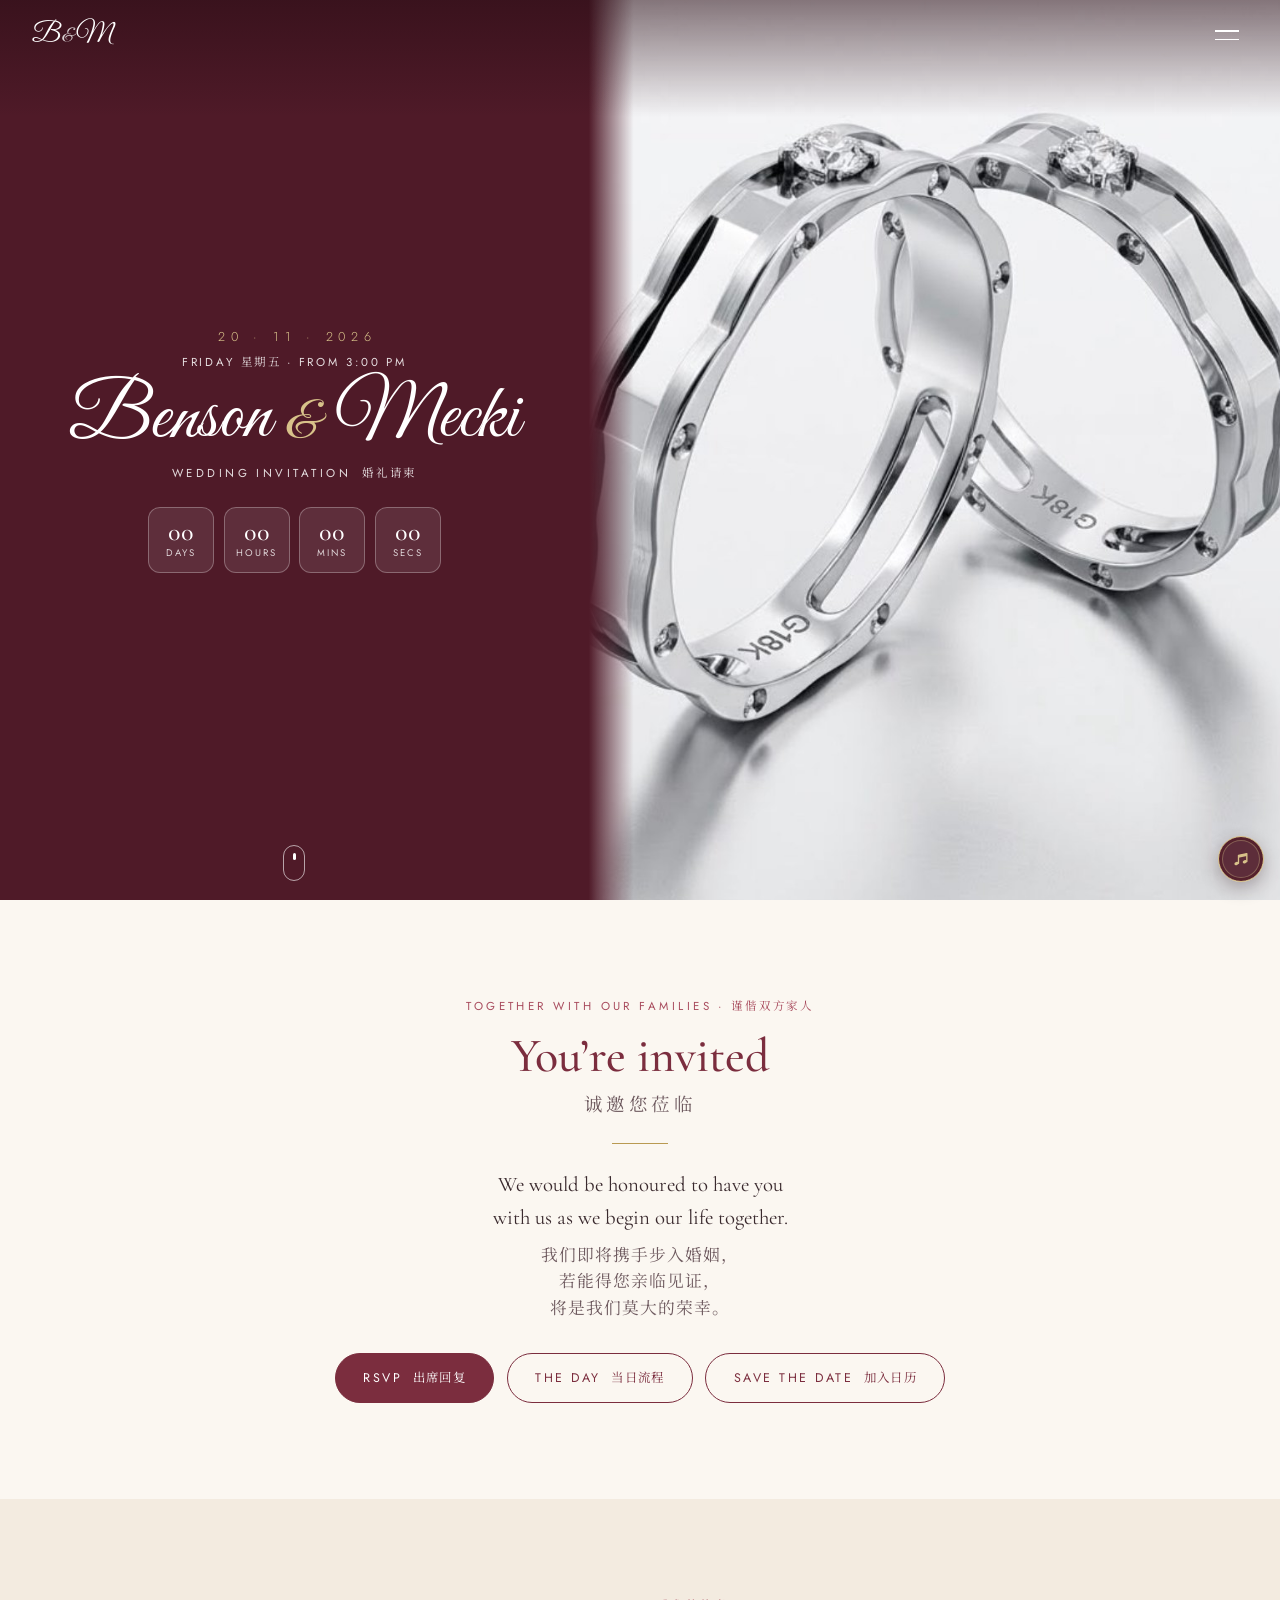
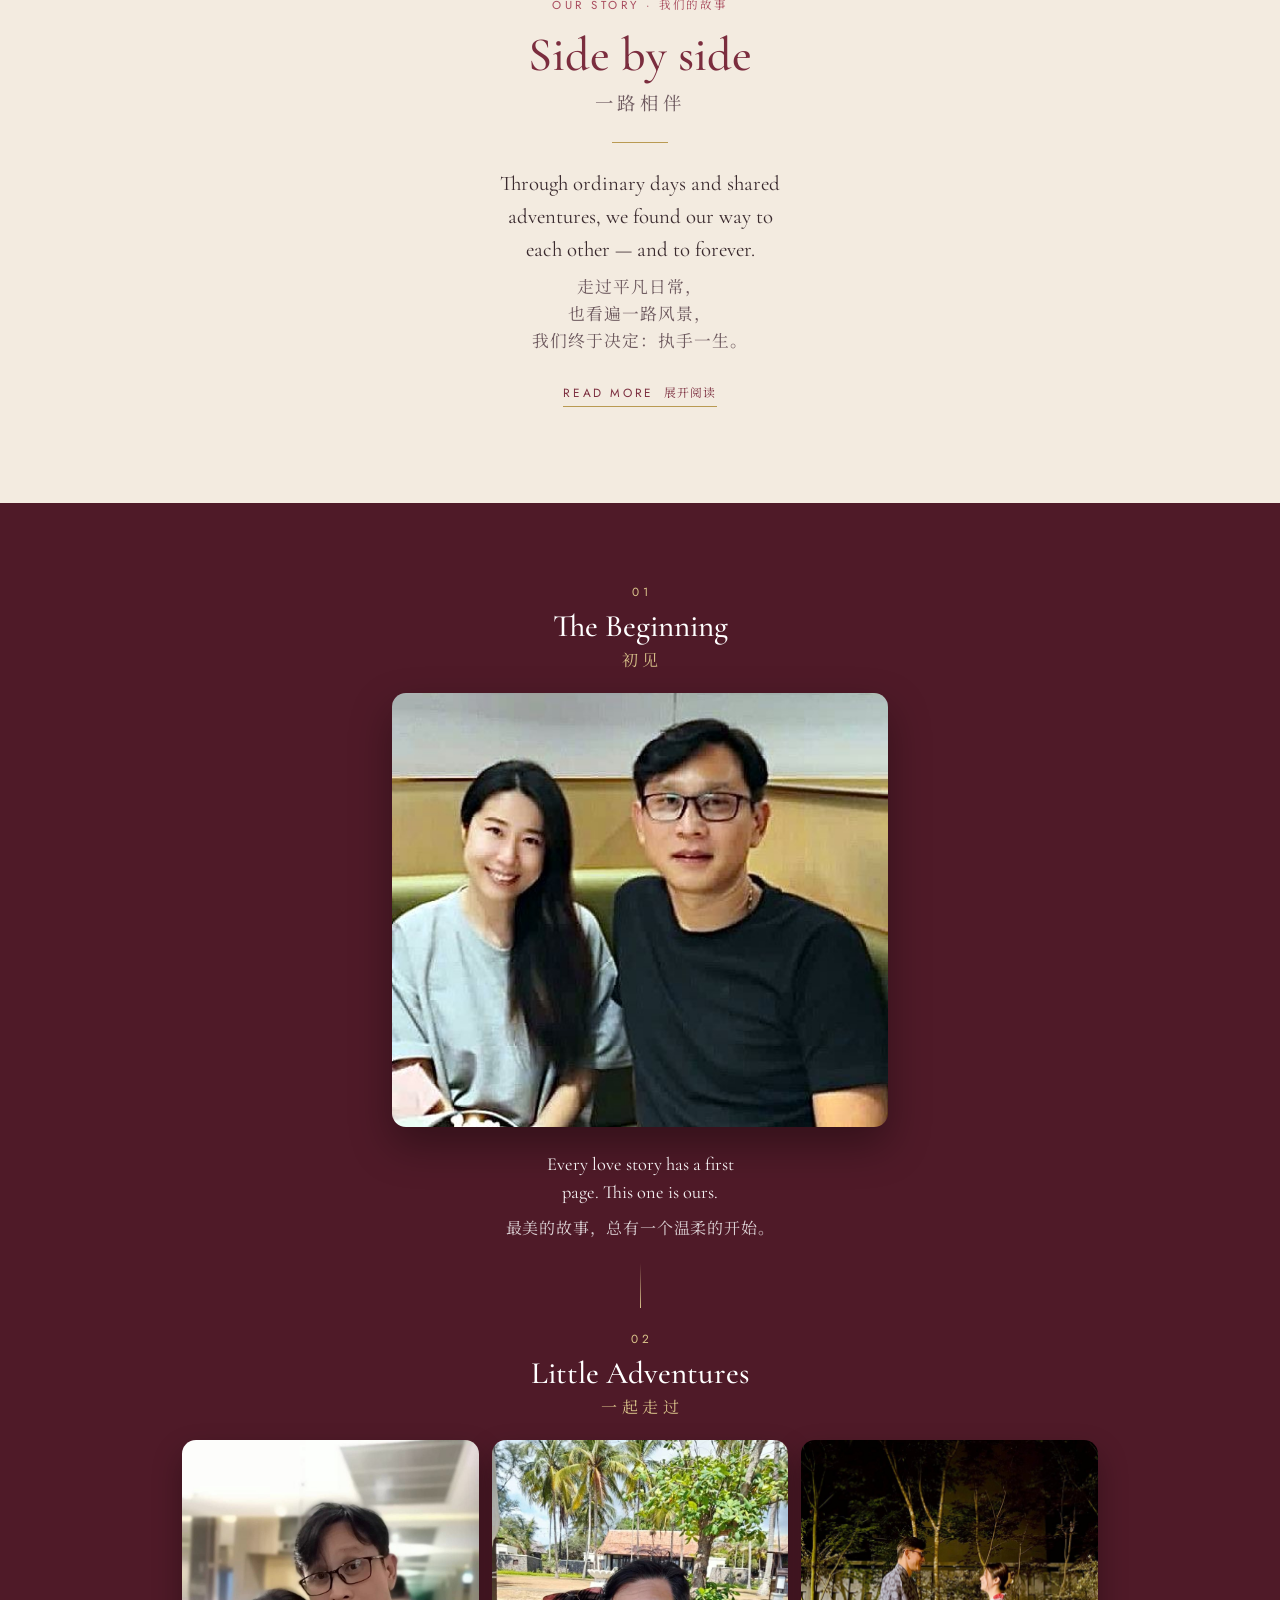
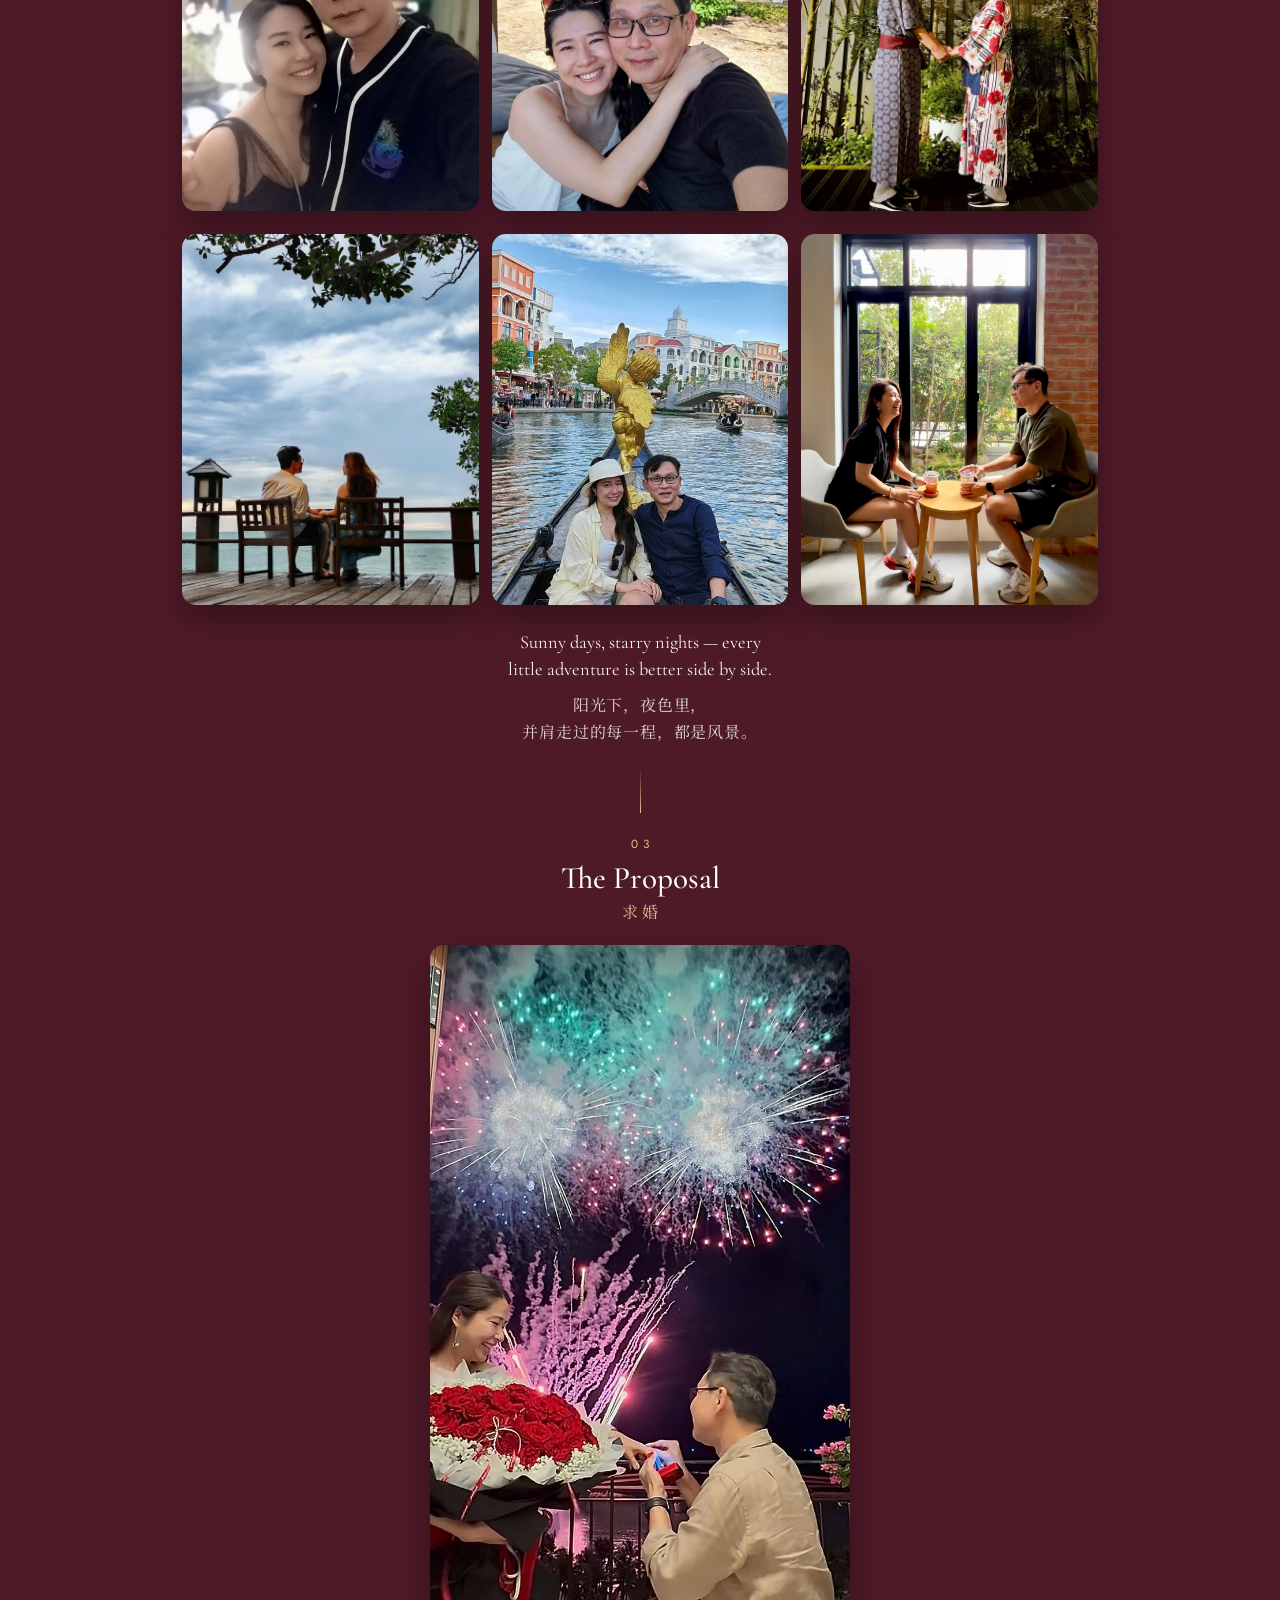
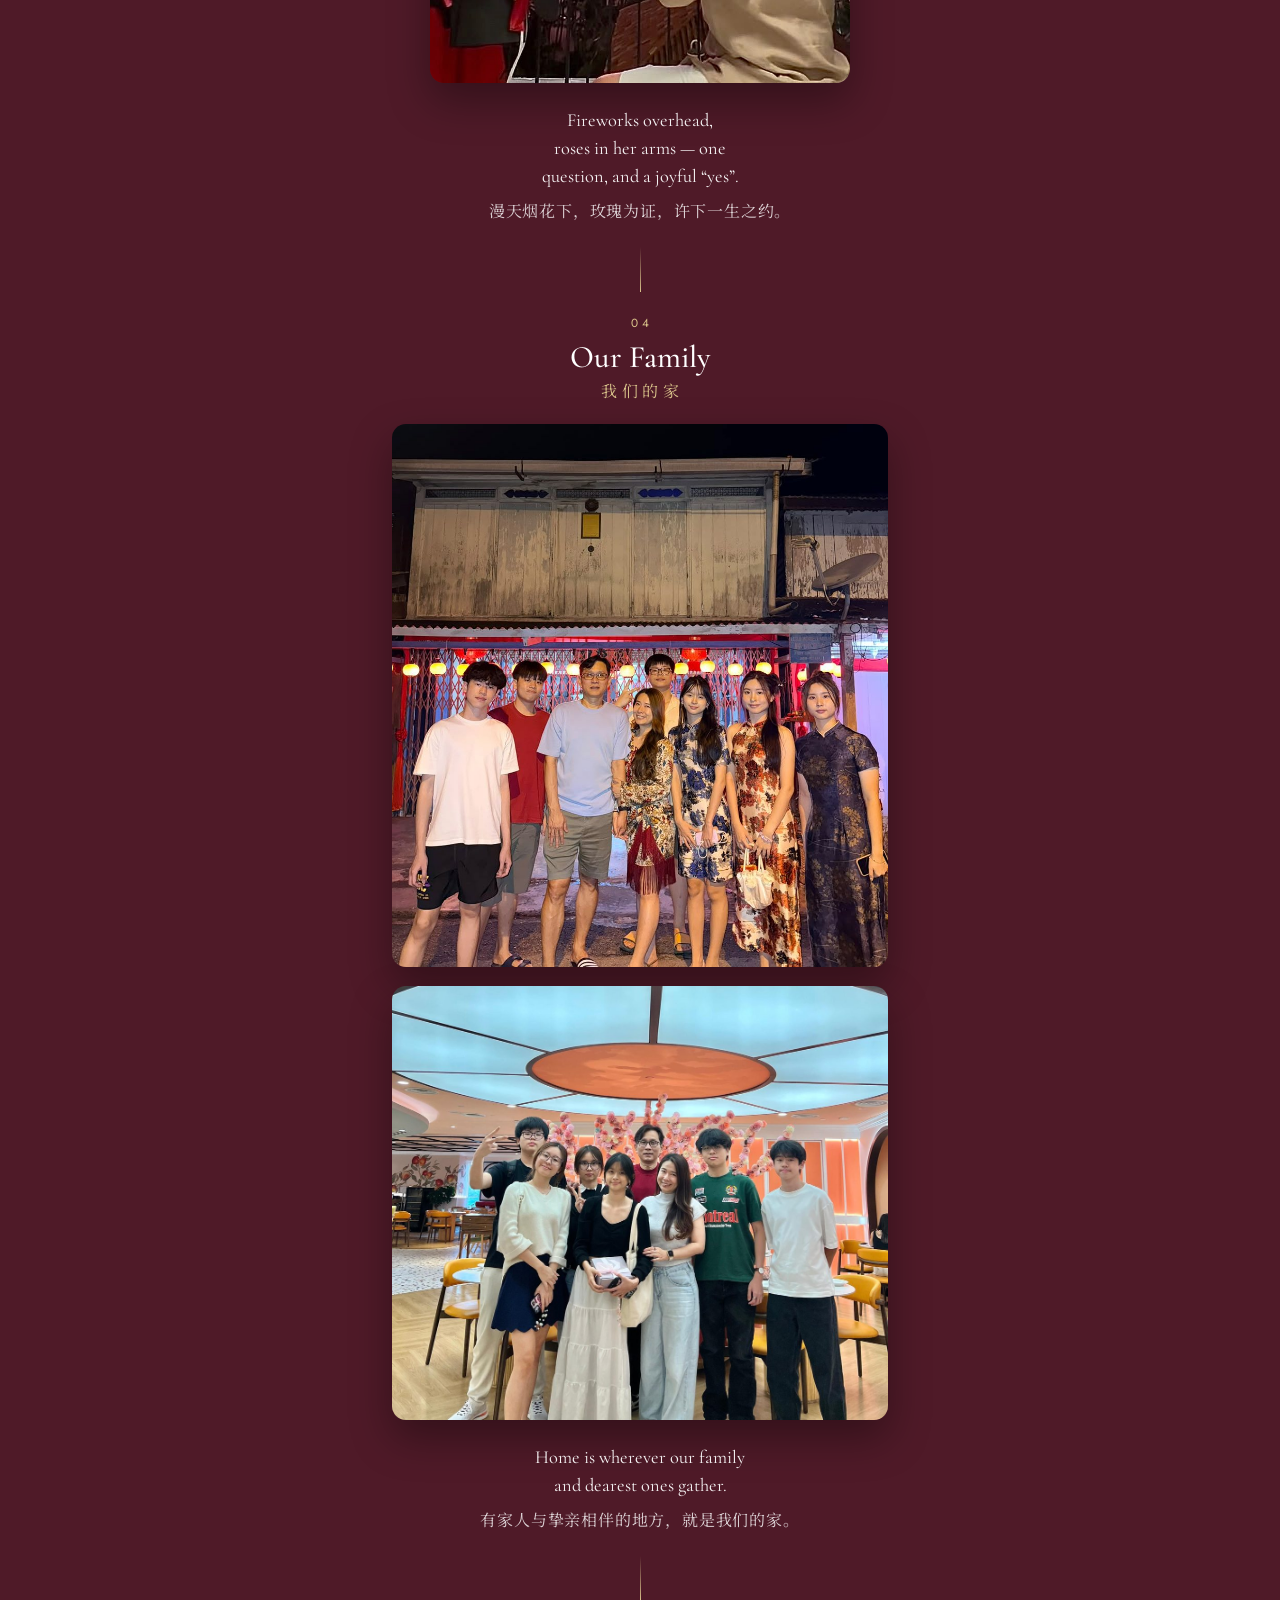
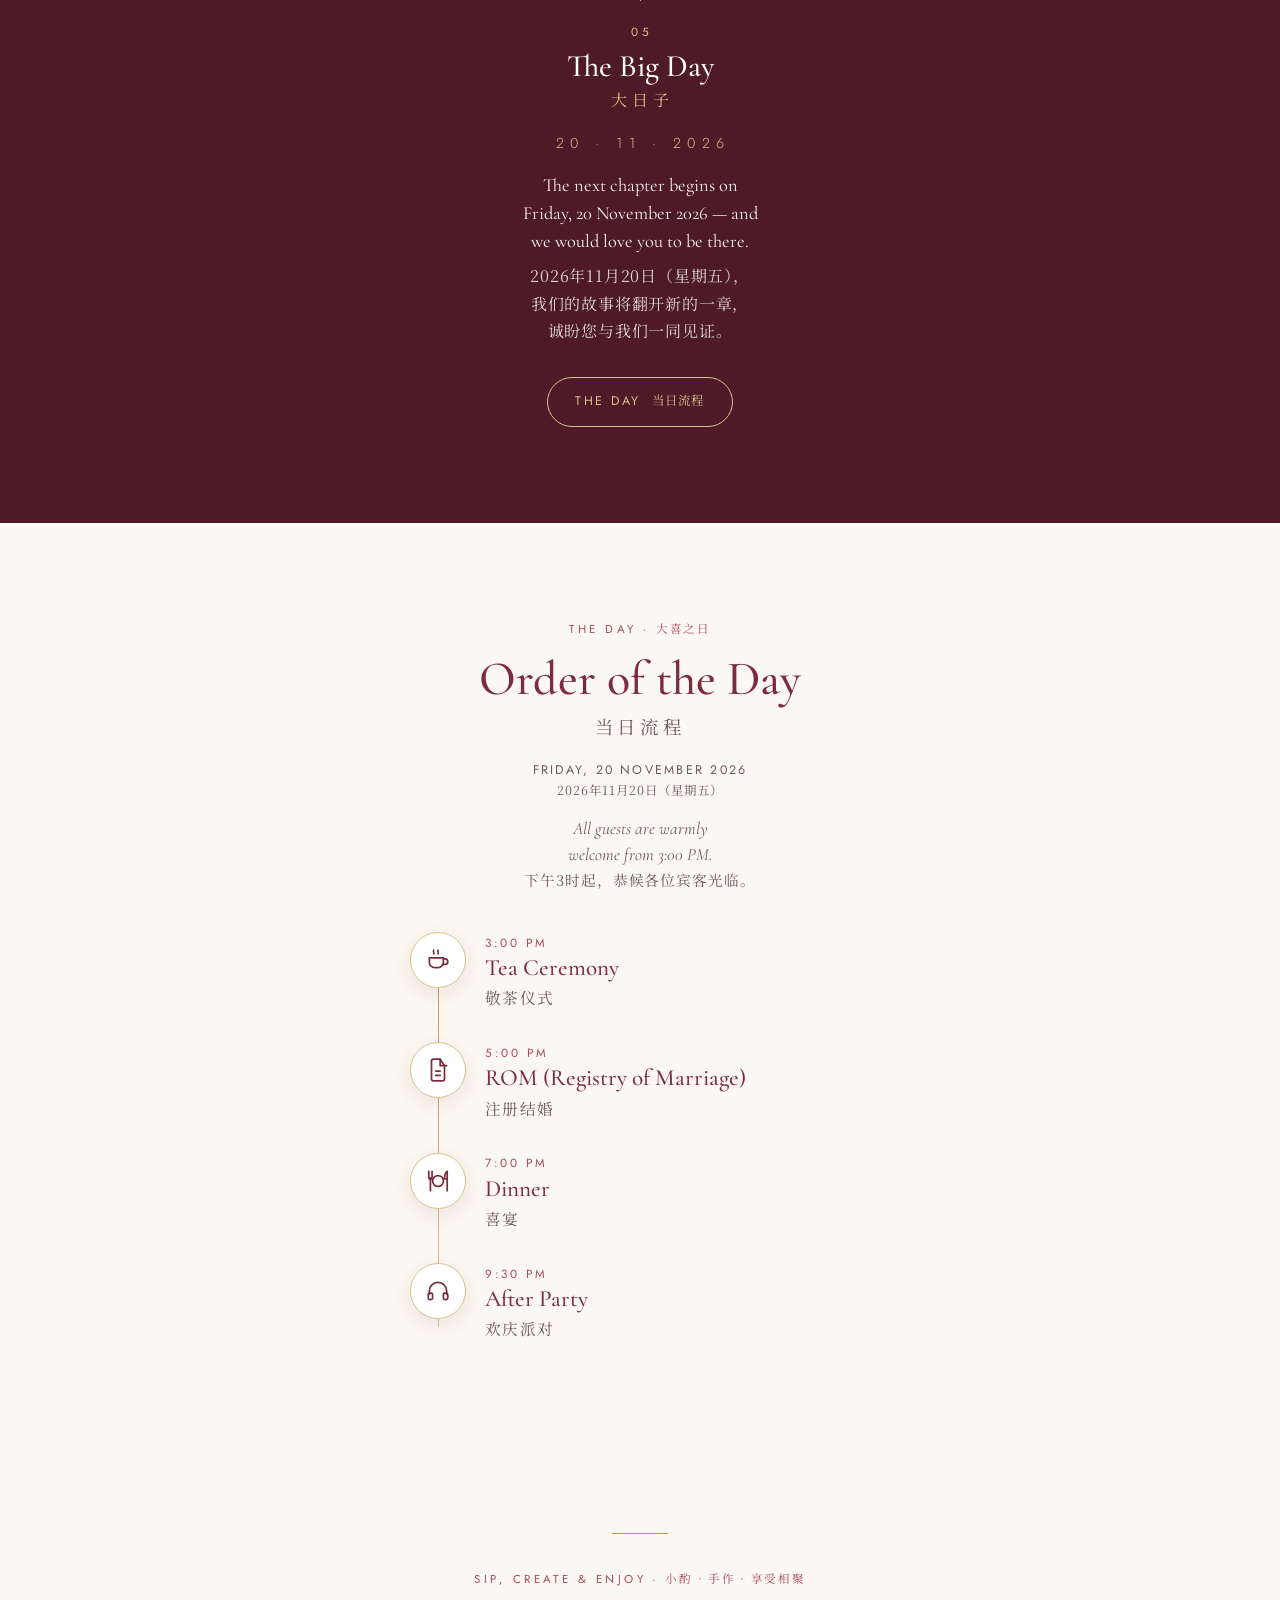
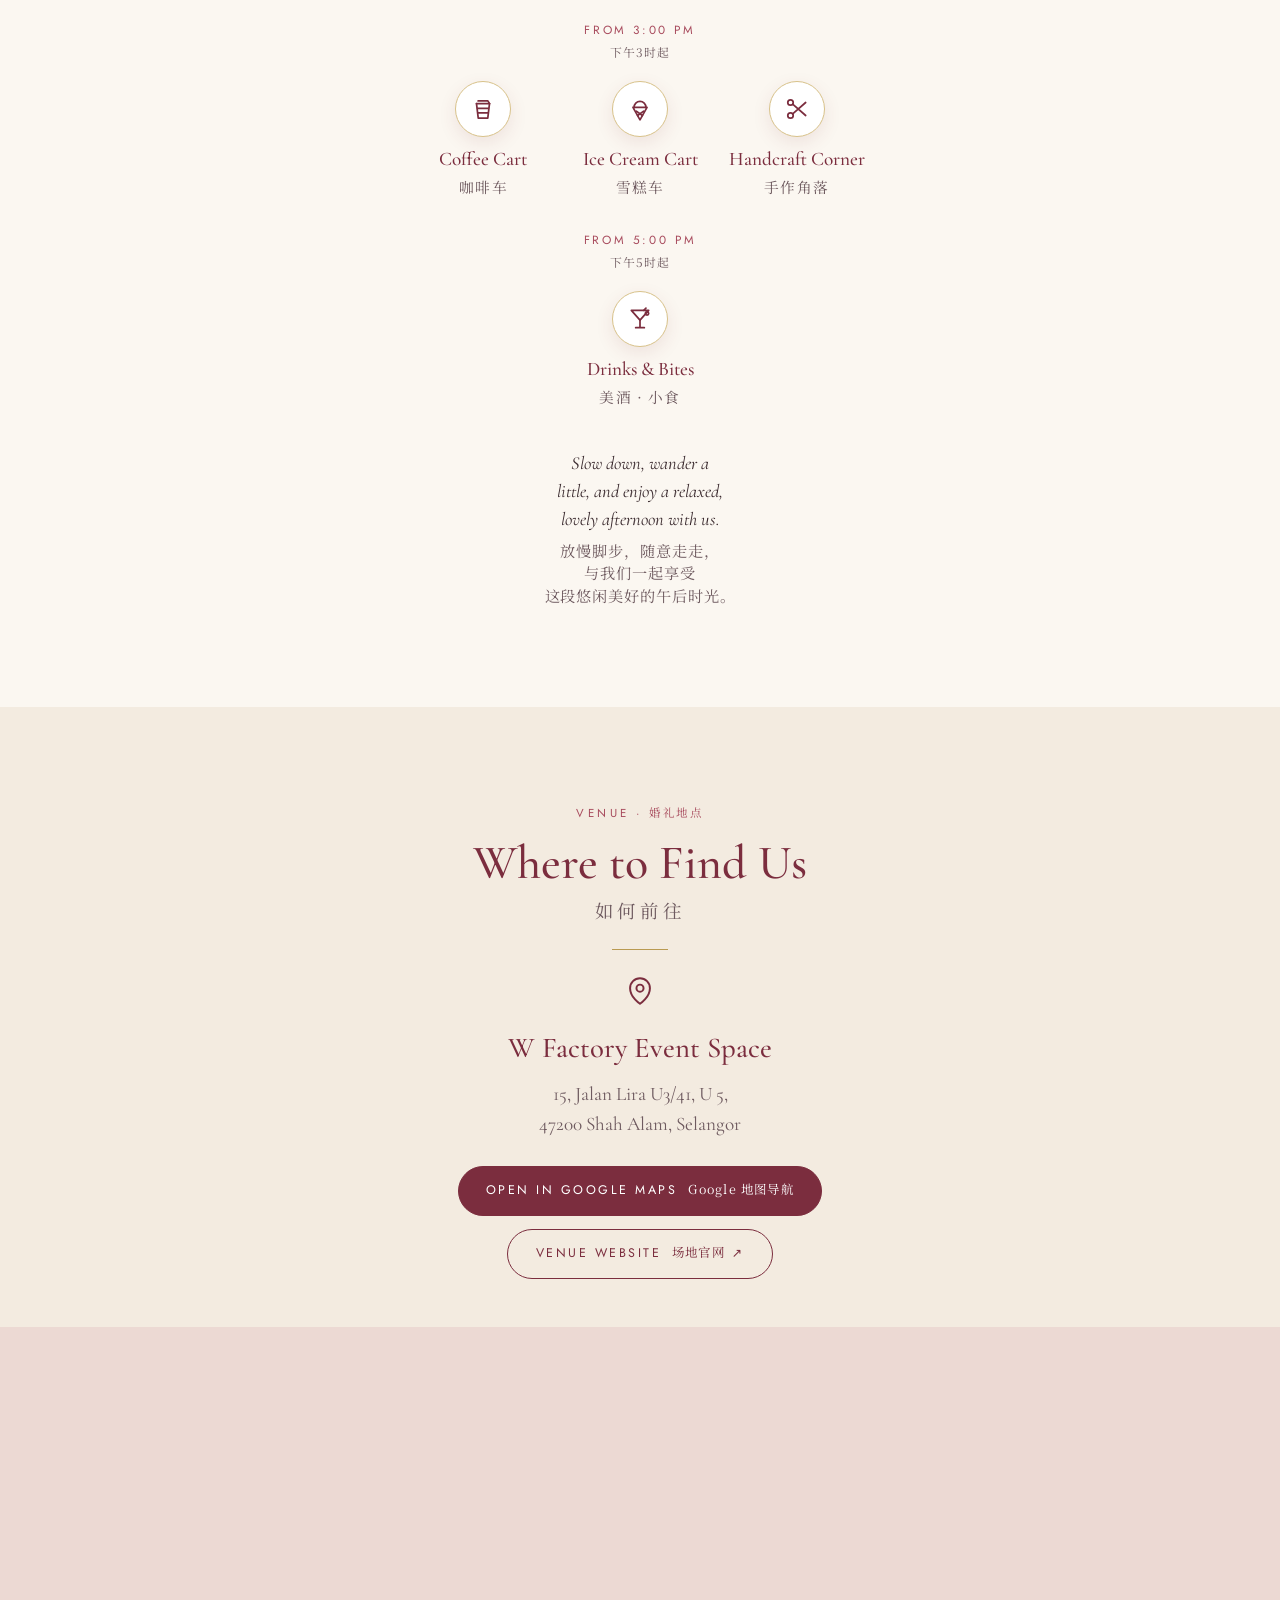
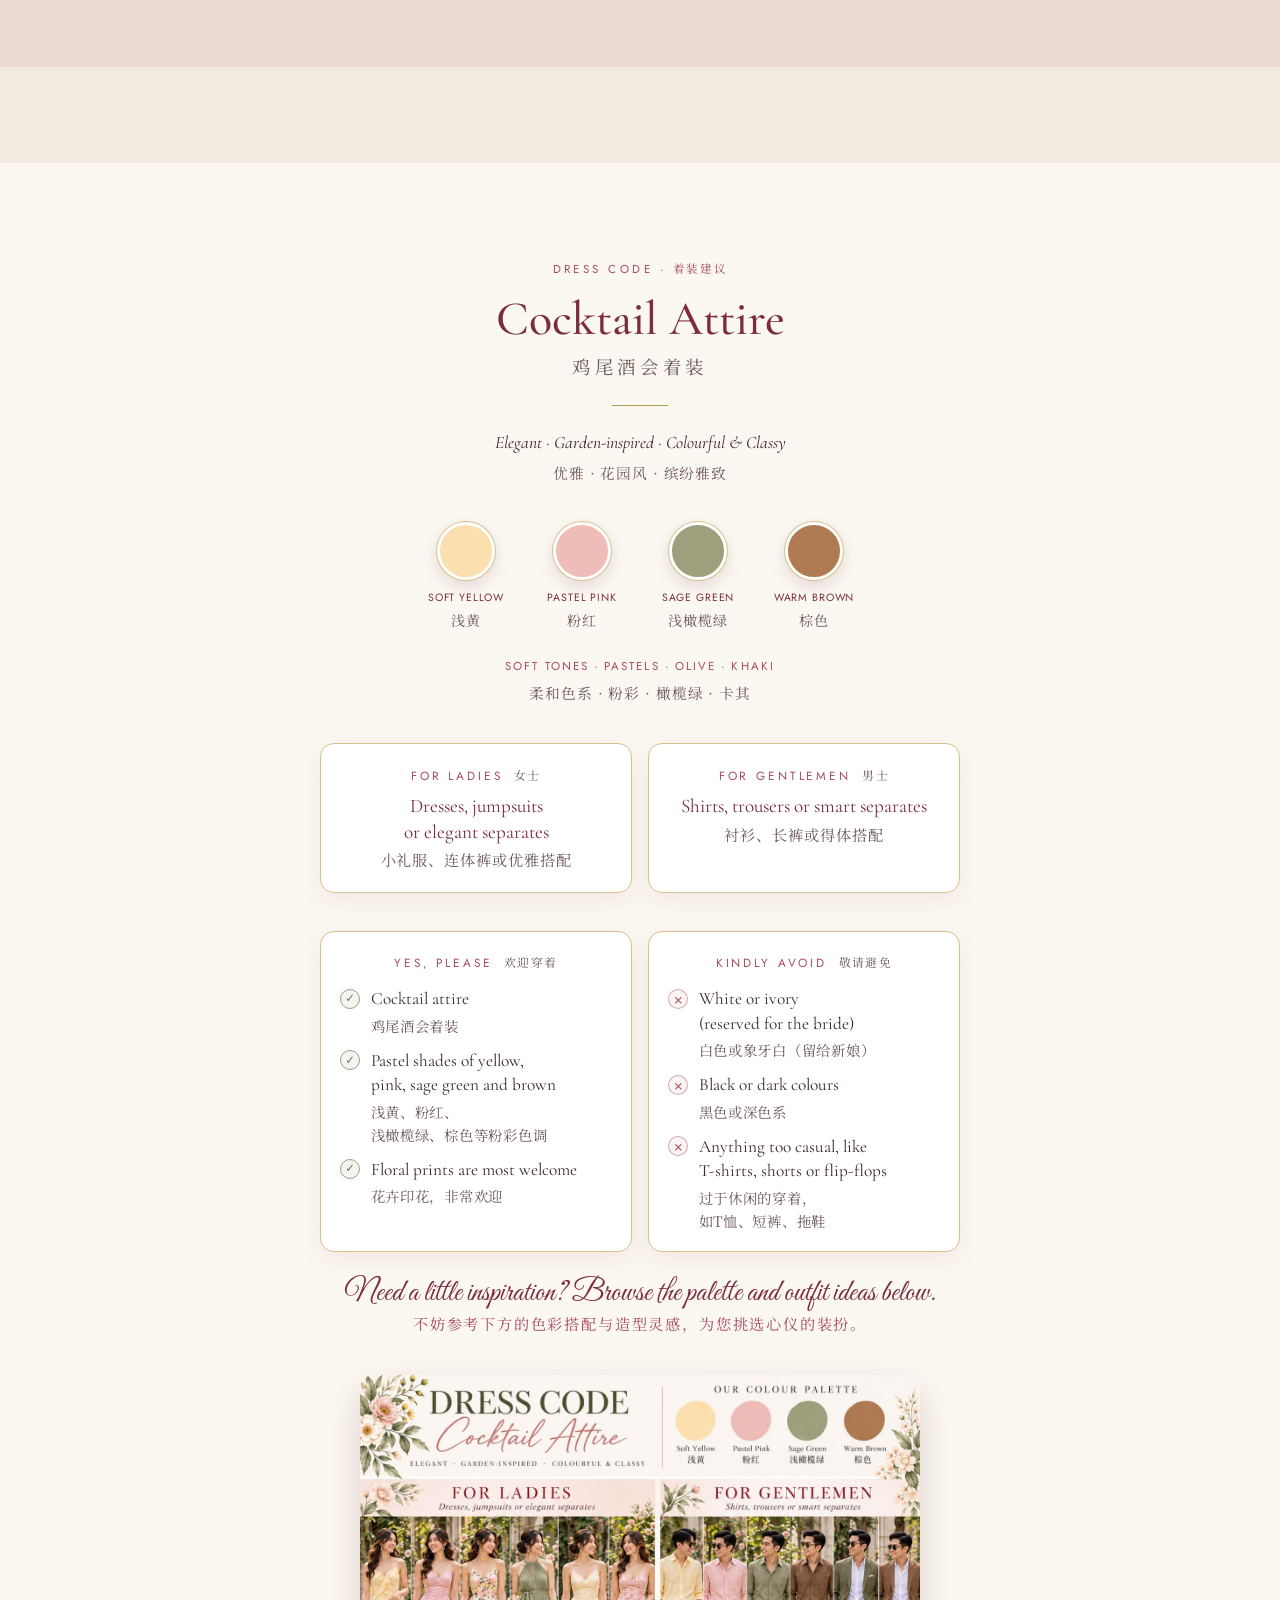
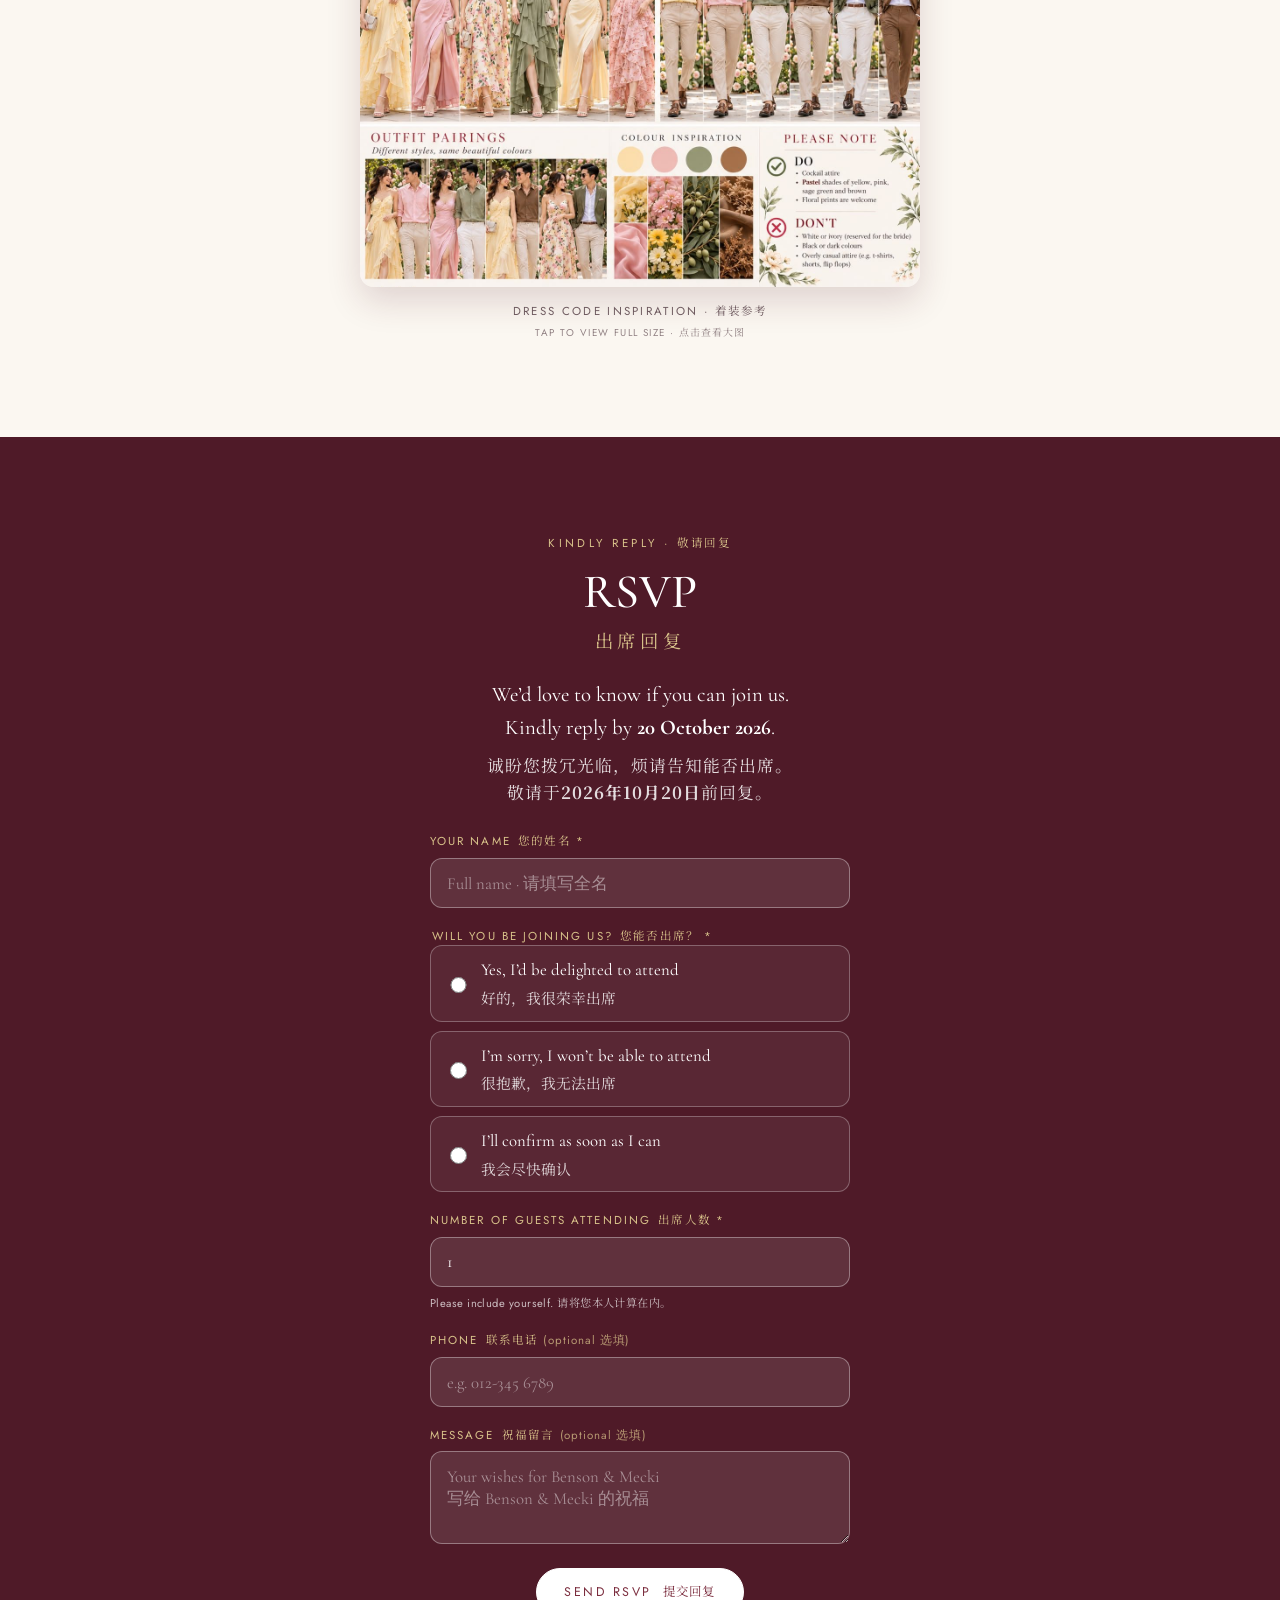
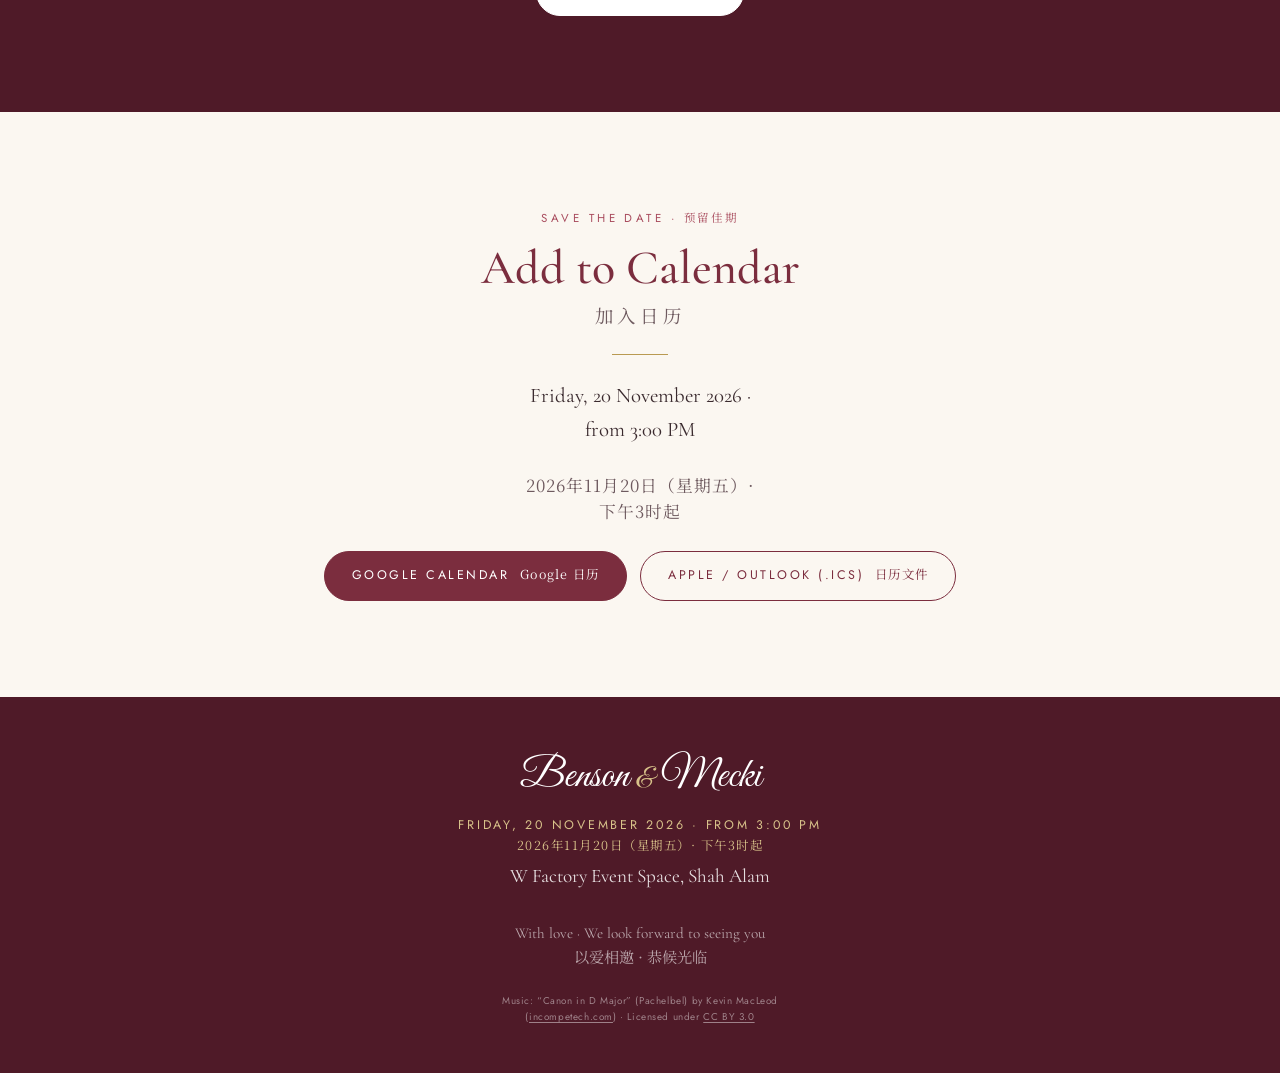
==== index.html @ e765c07a "Dress code lead-in: keep Chinese phrases whole when wrapping" ====
<!DOCTYPE html>
<html lang="en">
<head>
  <meta charset="UTF-8" />
  <meta name="viewport" content="width=device-width, initial-scale=1.0, viewport-fit=cover" />
  <title>Benson &amp; Mecki · Wedding Invitation 婚礼请柬 · 20.11.2026</title>
  <meta name="description" content="You’re invited to the wedding of Benson &amp; Mecki on Friday, 20 November 2026, from 3:00 PM at W Factory Event Space, Shah Alam. Kindly RSVP by 20 October 2026." />
  <meta property="og:title" content="Benson &amp; Mecki · Wedding Invitation · 婚礼请柬" />
  <meta property="og:description" content="Friday, 20 November 2026, from 3:00 PM · W Factory Event Space, Shah Alam. We would love to celebrate with you. 2026年11月20日（星期五）下午3时起，莎阿南 W Factory Event Space，诚邀您共证良缘。" />
  <meta property="og:type" content="website" />
  <meta property="og:image" content="https://www.sensify.my/invite/assets/photos/hero-rings.jpg" />
  <meta property="og:url" content="https://www.sensify.my/invite/" />
  <meta name="twitter:card" content="summary_large_image" />
  <meta name="theme-color" content="#5C1F2E" />

  <link rel="preconnect" href="https://fonts.googleapis.com" />
  <link rel="preconnect" href="https://fonts.gstatic.com" crossorigin />
  <link href="https://fonts.googleapis.com/css2?family=Cormorant+Garamond:ital,wght@0,400;0,500;0,600;1,400;1,500&family=Great+Vibes&family=Jost:wght@300;400;500&family=Noto+Serif+SC:wght@400;500&display=swap" rel="stylesheet" />
  <link rel="icon" href="data:," />
  <link rel="stylesheet" href="styles.css" />
  <script>document.documentElement.className += " js";</script>
</head>
<body>

  <!-- Top bar + menu -->
  <header class="topbar" id="topbar">
    <a class="topbar__mark" href="#top" aria-label="Back to top">B<span>&amp;</span>M</a>
    <button class="topbar__menu" id="menuBtn" type="button" aria-expanded="false" aria-controls="menu" aria-label="Open menu">
      <span></span><span></span>
    </button>
  </header>
  <nav class="menu" id="menu" hidden aria-label="Sections">
    <a href="#story">Our Story <em>我们的故事</em></a>
    <a href="#timeline">The Day <em>当日流程</em></a>
    <a href="#location">Venue <em>婚礼地点</em></a>
    <a href="#dresscode">Dress Code <em>着装建议</em></a>
    <a href="#rsvp">RSVP <em>出席回复</em></a>
    <a href="#calendar">Save the Date <em>加入日历</em></a>
  </nav>

  <main id="top">

    <!-- 1. HERO -->
    <header class="hero" id="hero">
      <div class="hero__photo" id="heroPhoto" role="img" aria-label="Two white-gold wedding rings, each set with a small diamond"></div>
      <div class="hero__shade" aria-hidden="true"></div>
      <div class="hero__text">
        <p class="hero__date">20 · 11 · 2026</p>
        <p class="hero__day">Friday <span lang="zh-Hans">星期五</span> · from&nbsp;3:00&nbsp;PM</p>
        <h1 class="hero__names">Benson <span>&amp;</span> Mecki</h1>
        <p class="hero__sub">Wedding Invitation <span lang="zh-Hans">婚礼请柬</span></p>

        <div class="countdown" id="countdown" role="timer" aria-label="Countdown to the wedding day">
          <div class="countdown__unit"><span class="countdown__num" data-unit="days">--</span><span class="countdown__label">Days</span></div>
          <div class="countdown__unit"><span class="countdown__num" data-unit="hours">--</span><span class="countdown__label">Hours</span></div>
          <div class="countdown__unit"><span class="countdown__num" data-unit="mins">--</span><span class="countdown__label">Mins</span></div>
          <div class="countdown__unit"><span class="countdown__num" data-unit="secs">--</span><span class="countdown__label">Secs</span></div>
        </div>
      </div>
      <a class="hero__scroll" href="#intro" aria-label="Scroll down"><span></span></a>
    </header>

    <!-- 2. INTRO -->
    <section class="section intro" id="intro">
      <div class="section__inner reveal">
        <p class="eyebrow">Together with our families · <span lang="zh-Hans">谨偕双方家人</span></p>
        <h2 class="title">You&rsquo;re invited</h2>
        <p class="title-cn" lang="zh-Hans">诚邀您莅临</p>
        <span class="rule" aria-hidden="true"></span>
        <p class="lead">We would be honoured to have you with us as we begin our life together.</p>
        <p class="lead lead--cn" lang="zh-Hans">我们即将携手步入婚姻，若能得您亲临见证，将是我们莫大的荣幸。</p>
        <div class="intro__cta">
          <a class="btn btn--solid" href="#rsvp">RSVP <span lang="zh-Hans">出席回复</span></a>
          <a class="btn btn--line" href="#timeline">The Day <span lang="zh-Hans">当日流程</span></a>
          <a class="btn btn--line" href="#calendar">Save the Date <span lang="zh-Hans">加入日历</span></a>
        </div>
      </div>
    </section>

    <!-- 3. OUR STORY -->
    <section class="section story" id="story">
      <div class="section__inner reveal">
        <p class="eyebrow">Our Story · <span lang="zh-Hans">我们的故事</span></p>
        <h2 class="title">Side by side</h2>
        <p class="title-cn" lang="zh-Hans">一路相伴</p>
        <span class="rule" aria-hidden="true"></span>
        <p class="lead">Through ordinary days and shared adventures, we found our way to each other — and to forever.</p>
        <p class="lead lead--cn" lang="zh-Hans">走过平凡日常，也看遍一路风景，我们终于决定：执手一生。</p>
        <details class="more">
          <summary><span class="more__open">Read more <i lang="zh-Hans">展开阅读</i></span><span class="more__close">Show less <i lang="zh-Hans">收起</i></span></summary>
          <div class="more__body">
            <p>Love found us in the simple moments: quiet evenings, long walks, and laughter shared along the way. Then the sky lit up with fireworks, and a question became a promise. Today, that promise brings us here. Thank you for walking this story with us.</p>
            <p lang="zh-Hans">爱，藏在最平凡的时光里：安静的夜晚，长长的散步，一路相伴的笑声。直到烟花照亮夜空，一句求婚化作一生的承诺。今天，这份承诺带我们来到这里。感谢您，与我们一同走过这段故事。</p>
          </div>
        </details>
      </div>
    </section>

    <!-- 4. OUR LOVE STORY — five chapters -->
    <section class="chapters" id="chapters" aria-label="Our love story 我们的爱情故事">

      <article class="chapter">
        <header class="chapter__head reveal">
          <p class="chapter__no">01</p>
          <h3>The Beginning <span lang="zh-Hans">初见</span></h3>
        </header>
        <figure class="chapter__img reveal"><img src="assets/photos/story-01-beginning.jpg" alt="Benson and Mecki smiling side by side at a table" loading="lazy" decoding="async" width="520" height="455" /></figure>
        <div class="chapter__text reveal">
          <p>Every love story has a first page. This one is ours.</p>
          <p lang="zh-Hans"><span class="ph">最美的故事，</span><wbr /><span class="ph">总有一个温柔的开始。</span></p>
        </div>
      </article>

      <article class="chapter chapter--wide">
        <header class="chapter__head reveal">
          <p class="chapter__no">02</p>
          <h3>Little Adventures <span lang="zh-Hans">一起走过</span></h3>
        </header>
        <div class="chapter__gallery reveal">
          <div class="carousel" data-carousel tabindex="0" aria-label="Little Adventures: six photos. Swipe to see more. 左右滑动查看更多">
            <figure class="carousel__slide"><img src="assets/photos/story-02-adventures-1.jpg" alt="Benson and Mecki in an evening selfie, cheek to cheek" loading="lazy" decoding="async" width="810" height="1012" /></figure>
            <figure class="carousel__slide"><img src="assets/photos/story-02-adventures-2.jpg" alt="Benson and Mecki in a sunny selfie under palm trees" loading="lazy" decoding="async" width="809" height="1011" /></figure>
            <figure class="carousel__slide"><img src="assets/photos/story-02-adventures-3.jpg" alt="Benson and Mecki holding hands in a garden in the evening" loading="lazy" decoding="async" width="1200" height="1500" /></figure>
            <figure class="carousel__slide"><img src="assets/photos/story-02-adventures-4.jpg" alt="Benson and Mecki holding hands on wooden chairs on a seaside deck at dusk" loading="lazy" decoding="async" width="624" height="780" /></figure>
            <figure class="carousel__slide"><img src="assets/photos/story-02-adventures-5.jpg" alt="Benson and Mecki smiling together in a gondola on a canal" loading="lazy" decoding="async" width="456" height="570" /></figure>
            <figure class="carousel__slide"><img src="assets/photos/story-02-adventures-6.jpg" alt="Benson and Mecki laughing over iced drinks at a small café table by a large window" loading="lazy" decoding="async" width="960" height="1200" /></figure>
          </div>
          <div class="carousel__dots" aria-hidden="true"></div>
        </div>
        <div class="chapter__text reveal">
          <p>Sunny days, starry nights&nbsp;&mdash; every little adventure is better side by side.</p>
          <p lang="zh-Hans"><span class="ph">阳光下，</span><wbr /><span class="ph">夜色里，</span><wbr /><span class="ph">并肩走过的每一程，</span><wbr /><span class="ph">都是风景。</span></p>
        </div>
      </article>

      <article class="chapter">
        <header class="chapter__head reveal">
          <p class="chapter__no">03</p>
          <h3>The Proposal <span lang="zh-Hans">求婚</span></h3>
        </header>
        <figure class="chapter__img chapter__img--tall reveal"><img src="assets/photos/story-03-proposal.jpg" alt="Benson on one knee with a ring as Mecki holds a bouquet of red roses beneath fireworks" loading="lazy" decoding="async" width="728" height="1280" /></figure>
        <div class="chapter__text reveal">
          <p>Fireworks overhead, roses in her arms&nbsp;&mdash; one question, and a joyful &ldquo;yes&rdquo;.</p>
          <p lang="zh-Hans"><span class="ph">漫天烟花下，</span><wbr /><span class="ph">玫瑰为证，</span><wbr /><span class="ph">许下一生之约。</span></p>
        </div>
      </article>

      <article class="chapter">
        <header class="chapter__head reveal">
          <p class="chapter__no">04</p>
          <h3>Our Family <span lang="zh-Hans">我们的家</span></h3>
        </header>
        <figure class="chapter__img reveal"><img src="assets/photos/story-04-family.jpg" alt="Benson and Mecki with their family on an evening out" loading="lazy" decoding="async" width="960" height="1050" /></figure>
        <figure class="chapter__img chapter__img--more reveal"><img src="assets/photos/story-04-family-2.jpg" alt="The couple standing together with young family members in a restaurant, smiling for a group photo" loading="lazy" decoding="async" width="1100" height="963" /></figure>
        <div class="chapter__text reveal">
          <p>Home is wherever our family and dearest ones gather.</p>
          <p lang="zh-Hans"><span class="ph">有家人与挚亲相伴的地方，</span><wbr /><span class="ph">就是我们的家。</span></p>
        </div>
      </article>

      <article class="chapter chapter--finale">
        <header class="chapter__head reveal">
          <p class="chapter__no">05</p>
          <h3>The Big Day <span lang="zh-Hans">大日子</span></h3>
        </header>
        <div class="chapter__text reveal">
          <p class="chapter__date">20 &middot; 11 &middot; 2026</p>
          <p>The next chapter begins on Friday, 20&nbsp;November 2026&nbsp;&mdash; and we would love you to be there.</p>
          <p class="chapter__verse" lang="zh-Hans"><span class="ph">2026年11月20日（星期五），</span><span class="ph">我们的故事将翻开新的一章，</span><span class="ph">诚盼您与我们一同见证。</span></p>
          <a class="btn btn--gold" href="#timeline">The Day <span lang="zh-Hans">当日流程</span></a>
        </div>
      </article>
    </section>

    <!-- 7. TIMELINE -->
    <section class="section timeline-section" id="timeline">
      <div class="section__inner">
        <p class="eyebrow reveal">The Day · <span lang="zh-Hans">大喜之日</span></p>
        <h2 class="title reveal">Order of the Day</h2>
        <p class="title-cn reveal" lang="zh-Hans">当日流程</p>
        <p class="tl__date reveal">Friday, 20 November 2026<br /><span lang="zh-Hans">2026年11月20日（星期五）</span></p>
        <p class="tl__welcome reveal">All guests are warmly welcome from 3:00&nbsp;PM.<br /><span lang="zh-Hans">下午3时起，恭候各位宾客光临。</span></p>

        <ol class="tl">
          <li class="tl__item reveal">
            <span class="tl__icon" aria-hidden="true"><svg viewBox="0 0 24 24" width="26" height="26" fill="none" stroke="currentColor" stroke-width="1.6" stroke-linecap="round" stroke-linejoin="round"><path d="M4 10h13v4a5 5 0 0 1-5 5H9a5 5 0 0 1-5-5z"/><path d="M17 11h1.5a2.5 2.5 0 0 1 0 5H16"/><path d="M8 3c-1 1.2 1 2 0 3.2M12 3c-1 1.2 1 2 0 3.2"/></svg></span>
            <div class="tl__body">
              <p class="tl__time">3:00 PM</p>
              <h3 class="tl__title">Tea Ceremony</h3>
              <p class="tl__cn" lang="zh-Hans">敬茶仪式</p>
            </div>
          </li>
          <li class="tl__item reveal">
            <span class="tl__icon" aria-hidden="true"><svg viewBox="0 0 24 24" width="26" height="26" fill="none" stroke="currentColor" stroke-width="1.6" stroke-linecap="round" stroke-linejoin="round"><path d="M14 2H8a2 2 0 0 0-2 2v16a2 2 0 0 0 2 2h8a2 2 0 0 0 2-2V8z"/><path d="M14 2v6h6"/><path d="M10 13h4M10 17h4"/></svg></span>
            <div class="tl__body">
              <p class="tl__time">5:00 PM</p>
              <h3 class="tl__title">ROM (Registry of Marriage)</h3>
              <p class="tl__cn" lang="zh-Hans">注册结婚</p>
            </div>
          </li>
          <li class="tl__item reveal">
            <span class="tl__icon" aria-hidden="true"><svg viewBox="0 0 24 24" width="26" height="26" fill="none" stroke="currentColor" stroke-width="1.6" stroke-linecap="round" stroke-linejoin="round"><circle cx="12" cy="12" r="5"/><path d="M3.5 3v6a1.5 1.5 0 0 0 3 0V3M5 9v12M20.5 21V3c-2 1.5-2.5 4-2.5 7h2.5"/></svg></span>
            <div class="tl__body">
              <p class="tl__time">7:00 PM</p>
              <h3 class="tl__title">Dinner</h3>
              <p class="tl__cn" lang="zh-Hans">喜宴</p>
            </div>
          </li>
          <li class="tl__item reveal">
            <span class="tl__icon" aria-hidden="true"><svg viewBox="0 0 24 24" width="26" height="26" fill="none" stroke="currentColor" stroke-width="1.6" stroke-linecap="round" stroke-linejoin="round"><path d="M4 15v-3a8 8 0 0 1 16 0v3"/><rect x="3" y="14" width="4" height="6" rx="1.5"/><rect x="17" y="14" width="4" height="6" rx="1.5"/></svg></span>
            <div class="tl__body">
              <p class="tl__time">9:30 PM</p>
              <h3 class="tl__title">After Party</h3>
              <p class="tl__cn" lang="zh-Hans">欢庆派对</p>
            </div>
          </li>
        </ol>
      </div>
    </section>

    <!-- 7b. GUEST TREATS -->
    <section class="section treats" id="treats" aria-labelledby="treatsTitle">
      <div class="section__inner">
        <span class="rule treats__rule reveal" aria-hidden="true"></span>
        <p class="eyebrow reveal" id="treatsTitle">Sip, Create &amp; Enjoy · <span lang="zh-Hans">小酌 · 手作 · 享受相聚</span></p>

        <div class="treats__group reveal">
          <p class="treats__time">From 3:00 PM <span lang="zh-Hans">下午3时起</span></p>
          <ul class="treats__list">
            <li class="treat">
              <span class="tl__icon treat__icon" aria-hidden="true"><svg viewBox="0 0 24 24" width="26" height="26" fill="none" stroke="currentColor" stroke-width="1.6" stroke-linecap="round" stroke-linejoin="round"><path d="M6 7h12"/><path d="M7.5 4.5h9L18 7"/><path d="M6 7l1.6 13.5h8.8L18 7"/><path d="M7.1 11.5h9.8M7.6 15.5h8.8"/></svg></span>
              <h3 class="treat__name">Coffee Cart</h3>
              <p class="treat__cn" lang="zh-Hans">咖啡车</p>
            </li>
            <li class="treat">
              <span class="tl__icon treat__icon" aria-hidden="true"><svg viewBox="0 0 24 24" width="26" height="26" fill="none" stroke="currentColor" stroke-width="1.6" stroke-linecap="round" stroke-linejoin="round"><path d="M6.5 10.5a5.5 5.5 0 1 1 11 0"/><path d="M5.5 10.5h13L12 22z"/><path d="M8.6 14l5.6 4M15.4 14l-5.6 4"/></svg></span>
              <h3 class="treat__name">Ice Cream Cart</h3>
              <p class="treat__cn" lang="zh-Hans">雪糕车</p>
            </li>
            <li class="treat">
              <span class="tl__icon treat__icon" aria-hidden="true"><svg viewBox="0 0 24 24" width="26" height="26" fill="none" stroke="currentColor" stroke-width="1.6" stroke-linecap="round" stroke-linejoin="round"><circle cx="6" cy="6" r="2.5"/><circle cx="6" cy="18" r="2.5"/><path d="M8 7.5L20 18M8 16.5L20 6"/></svg></span>
              <h3 class="treat__name">Handcraft Corner</h3>
              <p class="treat__cn" lang="zh-Hans">手作角落</p>
            </li>
          </ul>
        </div>

        <div class="treats__group reveal">
          <p class="treats__time">From 5:00 PM <span lang="zh-Hans">下午5时起</span></p>
          <ul class="treats__list treats__list--one">
            <li class="treat">
              <span class="tl__icon treat__icon" aria-hidden="true"><svg viewBox="0 0 24 24" width="26" height="26" fill="none" stroke="currentColor" stroke-width="1.6" stroke-linecap="round" stroke-linejoin="round"><path d="M4 4h16l-8 9z"/><path d="M12 13v7M8 20h8"/><path d="M15.5 4l2-2"/><circle cx="18.5" cy="7" r="1.5"/></svg></span>
              <h3 class="treat__name">Drinks &amp; Bites</h3>
              <p class="treat__cn" lang="zh-Hans">美酒 · 小食</p>
            </li>
          </ul>
        </div>

        <p class="treats__note reveal">Slow down, wander a little, and enjoy a relaxed, lovely afternoon with us.<br /><span lang="zh-Hans"><span class="ph">放慢脚步，</span><wbr /><span class="ph">随意走走，</span><wbr /><span class="ph">与我们一起享受</span><wbr /><span class="ph">这段悠闲美好的午后时光。</span></span></p>
      </div>
    </section>

    <!-- 8. LOCATION -->
    <section class="section location" id="location">
      <div class="section__inner reveal">
        <p class="eyebrow">Venue · <span lang="zh-Hans">婚礼地点</span></p>
        <h2 class="title">Where to Find Us</h2>
        <p class="title-cn" lang="zh-Hans">如何前往</p>
        <span class="rule" aria-hidden="true"></span>
        <div class="location__pin" aria-hidden="true">
          <svg width="34" height="34" viewBox="0 0 24 24" fill="none" stroke="currentColor" stroke-width="1.4"><path d="M12 21s-7-4.5-7-11a7 7 0 1 1 14 0c0 6.5-7 11-7 11z"/><circle cx="12" cy="10" r="2.5"/></svg>
        </div>
        <h3 class="location__name">W Factory Event Space</h3>
        <p class="location__address">15, Jalan Lira U3/41, U 5,<br />47200 Shah Alam, Selangor</p>
        <div class="location__buttons">
          <a class="btn btn--solid" href="https://www.google.com/maps/search/?api=1&amp;query=W+Factory+Event+Space%2C+15+Jalan+Lira+U3%2F41%2C+U5%2C+47200+Shah+Alam%2C+Selangor" target="_blank" rel="noopener noreferrer">Open in Google Maps <span lang="zh-Hans">Google 地图导航</span></a>
          <a class="btn btn--line" href="https://www.wfactoryeventspace.com/wedding" target="_blank" rel="noopener noreferrer">Venue website <span lang="zh-Hans">场地官网</span> ↗</a>
        </div>
      </div>
      <div class="map reveal">
        <iframe title="Map to W Factory Event Space" loading="lazy" referrerpolicy="no-referrer-when-downgrade"
          src="https://maps.google.com/maps?q=W+Factory+Event+Space%2C+15+Jalan+Lira+U3%2F41%2C+U5%2C+47200+Shah+Alam%2C+Selangor&amp;output=embed"></iframe>
      </div>
    </section>

    <!-- 8b. DRESS CODE -->
    <section class="section dresscode" id="dresscode" aria-labelledby="dresscodeTitle">
      <div class="section__inner">
        <p class="eyebrow reveal">Dress Code · <span lang="zh-Hans">着装建议</span></p>
        <h2 class="title reveal" id="dresscodeTitle">Cocktail Attire</h2>
        <p class="title-cn reveal" lang="zh-Hans">鸡尾酒会着装</p>
        <span class="rule reveal" aria-hidden="true"></span>
        <p class="dc__tagline reveal"><span class="dc__nw">Elegant ·</span> <span class="dc__nw">Garden-inspired ·</span> <span class="dc__nw">Colourful &amp; Classy</span><br /><span lang="zh-Hans">优雅 · 花园风 · 缤纷雅致</span></p>

        <ul class="dc__palette reveal" aria-label="Suggested colours 建议色系">
          <li class="dc__colour"><span class="dc__swatch" style="--swatch:#FBDFAF" aria-hidden="true"></span><span class="dc__name">Soft Yellow</span><span class="dc__cn" lang="zh-Hans">浅黄</span></li>
          <li class="dc__colour"><span class="dc__swatch" style="--swatch:#EEBDB8" aria-hidden="true"></span><span class="dc__name">Pastel Pink</span><span class="dc__cn" lang="zh-Hans">粉红</span></li>
          <li class="dc__colour"><span class="dc__swatch" style="--swatch:#9E9F7D" aria-hidden="true"></span><span class="dc__name">Sage Green</span><span class="dc__cn" lang="zh-Hans">浅橄榄绿</span></li>
          <li class="dc__colour"><span class="dc__swatch" style="--swatch:#B07A53" aria-hidden="true"></span><span class="dc__name">Warm Brown</span><span class="dc__cn" lang="zh-Hans">棕色</span></li>
        </ul>
        <p class="dc__tones reveal">Soft tones · Pastels · Olive · Khaki<br /><span lang="zh-Hans">柔和色系 · 粉彩 · 橄榄绿 · 卡其</span></p>

        <div class="dc__guide reveal">
          <div class="dc__card">
            <h3 class="dc__who">For Ladies <span lang="zh-Hans">女士</span></h3>
            <p>Dresses, jumpsuits or elegant separates</p>
            <p class="dc__card-cn" lang="zh-Hans"><span class="ph">小礼服、连体裤</span><span class="ph">或优雅搭配</span></p>
          </div>
          <div class="dc__card">
            <h3 class="dc__who">For Gentlemen <span lang="zh-Hans">男士</span></h3>
            <p>Shirts, trousers or smart separates</p>
            <p class="dc__card-cn" lang="zh-Hans"><span class="ph">衬衫、长裤</span><span class="ph">或得体搭配</span></p>
          </div>
        </div>

        <div class="dc__notes reveal">
          <div class="dc__list dc__list--do">
            <h3 class="dc__who">Yes, Please <span lang="zh-Hans">欢迎穿着</span></h3>
            <ul>
              <li>Cocktail attire<span class="dc__li-cn" lang="zh-Hans">鸡尾酒会着装</span></li>
              <li>Pastel shades of yellow, pink, <span class="dc__nw">sage green</span> and brown<span class="dc__li-cn" lang="zh-Hans"><span class="ph">浅黄、粉红、</span><span class="ph">浅橄榄绿、棕色</span><span class="ph">等粉彩色调</span></span></li>
              <li>Floral prints are most welcome<span class="dc__li-cn" lang="zh-Hans">花卉印花，非常欢迎</span></li>
            </ul>
          </div>
          <div class="dc__list dc__list--avoid">
            <h3 class="dc__who">Kindly Avoid <span lang="zh-Hans">敬请避免</span></h3>
            <ul>
              <li><span class="dc__nw">White or ivory</span> <span class="dc__nw">(reserved for the bride)</span><span class="dc__li-cn" lang="zh-Hans"><span class="ph">白色或象牙白</span><span class="ph">（留给新娘）</span></span></li>
              <li>Black or dark colours<span class="dc__li-cn" lang="zh-Hans">黑色或深色系</span></li>
              <li>Anything too casual, like <span class="dc__nw">T-shirts</span>, shorts or <span class="dc__nw">flip-flops</span><span class="dc__li-cn" lang="zh-Hans"><span class="ph">过于休闲的穿着，</span><span class="ph">如T恤、短裤、拖鞋</span></span></li>
            </ul>
          </div>
        </div>
        <p class="dc__fun reveal">Need a little inspiration? Browse the palette and outfit ideas below. <span lang="zh-Hans"><span class="ph">不妨参考下方的色彩搭配与造型灵感，</span><wbr /><span class="ph">为您挑选心仪的装扮。</span></span></p>

        <figure class="dc__figure reveal">
          <a href="assets/dress-code/dress-code-guide-v2.jpg" target="_blank" rel="noopener" aria-label="Open the dress code guide at full size 查看大图">
            <img src="assets/dress-code/dress-code-guide-v2.jpg" alt="Dress code guide: cocktail attire in soft yellow, pastel pink, sage green and warm brown, with outfit ideas for ladies and gentlemen" loading="lazy" decoding="async" width="1280" height="1170" />
          </a>
          <figcaption>Dress code inspiration · <span lang="zh-Hans">着装参考</span><small>Tap to view full size · <span lang="zh-Hans">点击查看大图</span></small></figcaption>
        </figure>
      </div>
    </section>

    <!-- 9. RSVP -->
    <section class="section rsvp" id="rsvp" hidden>
      <div class="section__inner reveal">
        <p class="eyebrow">Kindly Reply · <span lang="zh-Hans">敬请回复</span></p>
        <h2 class="title">RSVP</h2>
        <p class="title-cn" lang="zh-Hans">出席回复</p>
        <p class="lead">
          We&rsquo;d love to know if you can join us.<br />
          <span data-rsvp-deadline>Kindly reply by <strong data-deadline="en">20 October 2026</strong>.</span>
        </p>
        <p class="lead lead--cn" lang="zh-Hans">
          诚盼您拨冗光临，烦请告知能否出席。<br />
          <span data-rsvp-deadline>敬请于<strong data-deadline="zh">2026年10月20日</strong>前回复。</span>
        </p>

        <form class="rsvp-form" id="rsvpForm" novalidate>
          <label class="rsvp-form__field">
            <span>Your name <span lang="zh-Hans">您的姓名</span> <abbr title="required 必填">*</abbr></span>
            <input type="text" name="name" autocomplete="name" required maxlength="120" placeholder="Full name · 请填写全名" />
          </label>

          <fieldset class="rsvp-form__field rsvp-form__attendance">
            <legend>Will you be joining us? <span lang="zh-Hans">您能否出席？</span> <abbr title="required 必填">*</abbr></legend>
            <label><input type="radio" name="attendance" value="yes" required /> Yes, I&rsquo;d be delighted to attend <span lang="zh-Hans">好的，我很荣幸出席</span></label>
            <label><input type="radio" name="attendance" value="no" /> I&rsquo;m sorry, I won&rsquo;t be able to attend <span lang="zh-Hans">很抱歉，我无法出席</span></label>
            <label><input type="radio" name="attendance" value="maybe" /> I&rsquo;ll confirm as soon as I can <span lang="zh-Hans">我会尽快确认</span></label>
          </fieldset>

          <label class="rsvp-form__field">
            <span>Number of guests attending <span lang="zh-Hans">出席人数</span> <abbr title="required 必填">*</abbr></span>
            <input type="number" name="guest_count" min="0" max="20" value="1" required inputmode="numeric" aria-describedby="guestHint guestHintNo" />
            <small id="guestHint">Please include yourself. <span lang="zh-Hans">请将您本人计算在内。</span></small>
            <small class="rsvp-form__hint-sub" id="guestHintNo" hidden>We’ve set this to 0 for you. <span lang="zh-Hans">人数已为您自动设为0。</span></small>
          </label>

          <label class="rsvp-form__field">
            <span>Phone <span lang="zh-Hans">联系电话</span> <em>(optional 选填)</em></span>
            <input type="tel" name="phone" autocomplete="tel" maxlength="40" placeholder="e.g. 012-345 6789" />
          </label>

          <label class="rsvp-form__field">
            <span>Message <span lang="zh-Hans">祝福留言</span> <em>(optional 选填)</em></span>
            <textarea name="message" rows="3" maxlength="1000" placeholder="Your wishes for Benson &amp; Mecki&#10;写给 Benson &amp; Mecki 的祝福"></textarea>
          </label>

          <button class="btn btn--solid" type="submit" id="rsvpSubmit">Send RSVP <span lang="zh-Hans">提交回复</span></button>
          <p class="rsvp-form__status" id="rsvpStatus" role="status" aria-live="polite" hidden></p>
        </form>
      </div>
    </section>

    <!-- 10. SAVE TO CALENDAR -->
    <section class="section calendar" id="calendar">
      <div class="section__inner reveal">
        <p class="eyebrow">Save the Date · <span lang="zh-Hans">预留佳期</span></p>
        <h2 class="title">Add to Calendar</h2>
        <p class="title-cn" lang="zh-Hans">加入日历</p>
        <span class="rule" aria-hidden="true"></span>
        <p class="lead">Friday, 20 November 2026 · from&nbsp;3:00&nbsp;PM</p>
        <p class="lead lead--cn" lang="zh-Hans">2026年11月20日（星期五）· 下午3时起</p>
        <div class="location__buttons">
          <a class="btn btn--solid" id="gcalLink" href="https://calendar.google.com/calendar/render?action=TEMPLATE&amp;text=Benson+%26+Mecki%E2%80%99s+Wedding+%C2%B7+%E5%A9%9A%E7%A4%BC&amp;dates=20261120T070000Z%2F20261120T153000Z&amp;ctz=Asia%2FKuala_Lumpur&amp;details=Benson+%26+Mecki+are+getting+married%21+All+guests+are+warmly+welcome+from+3%3A00+PM+at+W+Factory+Event+Space.%0A%E8%AF%9A%E9%82%80%E6%82%A8%E5%87%BA%E5%B8%AD+Benson+%26+Mecki+%E7%9A%84%E5%A9%9A%E7%A4%BC%EF%BC%8C%E4%B8%8B%E5%8D%883%E6%97%B6%E8%B5%B7%E6%81%AD%E5%80%99%E5%85%89%E4%B8%B4%E3%80%82%0A%0A3%3A00+PM++Tea+Ceremony+%E6%95%AC%E8%8C%B6%E4%BB%AA%E5%BC%8F%0A5%3A00+PM++ROM+%28Registry+of+Marriage%29+%E6%B3%A8%E5%86%8C%E7%BB%93%E5%A9%9A%0A7%3A00+PM++Dinner+%E5%96%9C%E5%AE%B4%0A9%3A30+PM++After+Party+%E6%AC%A2%E5%BA%86%E6%B4%BE%E5%AF%B9%0A%0AKindly+RSVP+by+1+November+2026+%C2%B7+%E6%95%AC%E8%AF%B7%E4%BA%8E2026%E5%B9%B411%E6%9C%881%E6%97%A5%E5%89%8D%E5%9B%9E%E5%A4%8D%EF%BC%9Ahttps%3A%2F%2Fwww.sensify.my%2Finvite%2F%23rsvp&amp;location=W+Factory+Event+Space%2C+15%2C+Jalan+Lira+U3%2F41%2C+U+5%2C+47200+Shah+Alam%2C+Selangor" target="_blank" rel="noopener noreferrer">Google Calendar <span lang="zh-Hans">Google 日历</span></a>
          <a class="btn btn--line" href="assets/benson-mecki-wedding.ics" download="benson-mecki-wedding.ics">Apple / Outlook (.ics) <span lang="zh-Hans">日历文件</span></a>
        </div>
      </div>
    </section>
  </main>

  <footer class="footer">
    <div class="footer__inner reveal">
      <p class="footer__names">Benson <span>&amp;</span> Mecki</p>
      <p class="footer__date">Friday, 20 November 2026 · from&nbsp;3:00&nbsp;PM<br /><span lang="zh-Hans">2026年11月20日（星期五）· 下午3时起</span></p>
      <p class="footer__venue">W Factory Event Space, Shah Alam</p>
      <p class="footer__love">With love · We look forward to seeing you<br /><span lang="zh-Hans">以爱相邀 · 恭候光临</span></p>
      <p class="footer__credit">Music: “Canon in D Major” (Pachelbel) by Kevin MacLeod (<a href="https://incompetech.com" target="_blank" rel="noopener">incompetech.com</a>) · Licensed under <a href="https://creativecommons.org/licenses/by/3.0/" target="_blank" rel="noopener">CC BY 3.0</a></p>
    </div>
  </footer>

  <!-- Background music: starts on load if the browser allows it, otherwise on the guest's first tap -->
  <audio id="bgMusic" src="assets/music/canon-in-d-central.mp3" preload="none" loop playsinline></audio>
  <button class="music-btn" id="musicBtn" type="button" aria-label="Play music · 播放音乐" title="Play music · 播放音乐">
    <svg class="music-btn__icon" viewBox="0 0 24 24" aria-hidden="true" focusable="false">
      <path d="M9 17.2V7.6l10-2.1v9.6" fill="none" stroke="currentColor" stroke-width="1.6" stroke-linecap="round" stroke-linejoin="round" />
      <path d="M9 7.6l10-2.1v2.9L9 10.5z" fill="currentColor" />
      <ellipse cx="6.6" cy="17.4" rx="2.6" ry="2" transform="rotate(-18 6.6 17.4)" fill="currentColor" />
      <ellipse cx="16.6" cy="15.3" rx="2.6" ry="2" transform="rotate(-18 16.6 15.3)" fill="currentColor" />
    </svg>
    <span class="music-btn__slash" aria-hidden="true"></span>
  </button>

  <script src="script.js"></script>
</body>
</html>
---- styles.css ----
/* Benson & Mecki — wedding invitation (mobile-first)
   Structure inspired by modern single-page wedding sites: full-bleed hero,
   short bilingual intro, photo chapters, carousel, icon timeline, map, calendar. */

:root {
  --ivory: #fbf7f1;
  --sand: #f3ebe0;
  --blush: #ecd9d3;
  --burgundy: #7b2d3e;
  --burgundy-deep: #4f1a28;
  --rose: #a84b5d;
  --gold: #b99a52;
  --gold-soft: #d8c28a;
  --text: #3a2a2e;
  --muted: #6e5a5f;
  --serif: "Cormorant Garamond", "Times New Roman", serif;
  --sans: "Jost", system-ui, -apple-system, "Segoe UI", sans-serif;
  --script: "Great Vibes", cursive;
  --cn: "Noto Serif SC", "Songti SC", "Cormorant Garamond", serif;
  --ease: cubic-bezier(0.22, 1, 0.36, 1);
  --gutter: 1.5rem;
}

*, *::before, *::after { box-sizing: border-box; }
html { scroll-behavior: smooth; -webkit-text-size-adjust: 100%; }
body {
  margin: 0;
  font-family: var(--serif);
  font-size: 1.15rem;
  line-height: 1.6;
  color: var(--text);
  background: var(--ivory);
  overflow-x: hidden;
}
img { display: block; max-width: 100%; height: auto; }
a { color: inherit; }
[lang="zh-Hans"] { font-family: var(--cn); }
[hidden] { display: none !important; }

/* ---------- scroll reveal ---------- */
.js .reveal { opacity: 0; transform: translateY(26px); transition: opacity 0.9s var(--ease), transform 0.9s var(--ease); }
.js .reveal.in { opacity: 1; transform: none; }

/* ---------- shared type ---------- */
.section { padding: 4.5rem var(--gutter); text-align: center; }
.section__inner { max-width: 640px; margin: 0 auto; }
.eyebrow {
  margin: 0 0 0.9rem;
  font-family: var(--sans);
  font-size: 0.72rem;
  font-weight: 400;
  letter-spacing: 0.3em;
  text-transform: uppercase;
  color: var(--rose);
}
.eyebrow [lang] { letter-spacing: 0.15em; text-transform: none; white-space: nowrap; }
.title {
  margin: 0;
  font-family: var(--serif);
  font-weight: 500;
  font-size: clamp(2.1rem, 8vw, 3rem);
  line-height: 1.12;
  color: var(--burgundy);
}
.title-cn { margin: 0.35rem 0 0; font-size: 1.15rem; letter-spacing: 0.25em; color: var(--muted); }
.rule { display: block; width: 56px; height: 1px; margin: 1.5rem auto; background: var(--gold); }
.lead { margin: 0 auto 0.4rem; max-width: 30ch; font-size: 1.3rem; color: var(--text); }
.lead--cn { font-size: 1.05rem; color: var(--muted); letter-spacing: 0.06em; }
/* Chinese lines: wrap at punctuation/spaces instead of leaving one orphan character */
.lead--cn { word-break: keep-all; overflow-wrap: anywhere; }

.btn {
  display: inline-block;
  padding: 0.85rem 1.7rem;
  border-radius: 999px;
  border: 1px solid var(--burgundy);
  font-family: var(--sans);
  font-size: 0.78rem;
  font-weight: 400;
  letter-spacing: 0.2em;
  text-transform: uppercase;
  text-decoration: none;
  transition: background 0.3s, color 0.3s, transform 0.3s var(--ease);
}
.btn--solid { background: var(--burgundy); color: #fff; }
.btn--solid:hover { background: var(--burgundy-deep); transform: translateY(-2px); }
.btn--line { background: transparent; color: var(--burgundy); }
.btn--line:hover { background: var(--burgundy); color: #fff; transform: translateY(-2px); }
.btn [lang] { letter-spacing: 0.1em; text-transform: none; margin-left: 0.35em; white-space: nowrap; }

/* ---------- top bar + menu ---------- */
.topbar {
  position: fixed; inset: 0 0 auto 0; z-index: 50;
  display: flex; align-items: center; justify-content: space-between;
  padding: 0.9rem var(--gutter);
  color: #fff;
  transition: background 0.4s, color 0.4s, box-shadow 0.4s;
}
.topbar.is-solid { background: rgba(251, 247, 241, 0.94); backdrop-filter: blur(10px); -webkit-backdrop-filter: blur(10px); color: var(--burgundy); box-shadow: 0 1px 0 rgba(123,45,62,0.1); }
.topbar__mark { font-family: var(--script); font-size: 1.7rem; text-decoration: none; line-height: 1; }
.topbar__mark span { font-size: 1.2rem; opacity: 0.8; margin: 0 0.1em; }
.topbar__menu { width: 42px; height: 42px; background: none; border: 0; padding: 0; cursor: pointer; display: flex; flex-direction: column; justify-content: center; gap: 7px; align-items: center; color: inherit; }
.topbar__menu span { display: block; width: 24px; height: 1.5px; background: currentColor; transition: transform 0.3s var(--ease); }
.topbar__menu[aria-expanded="true"] span:first-child { transform: translateY(4.25px) rotate(45deg); }
.topbar__menu[aria-expanded="true"] span:last-child { transform: translateY(-4.25px) rotate(-45deg); }

.menu {
  position: fixed; inset: 0; z-index: 40;
  display: flex; flex-direction: column; justify-content: center; align-items: center; gap: 1.4rem;
  background: var(--burgundy-deep); color: #fff;
}
.menu[hidden] { display: none; }
.menu a { text-decoration: none; font-size: 1.7rem; text-align: center; }
.menu a em { display: block; font-family: var(--cn); font-style: normal; font-size: 0.85rem; letter-spacing: 0.25em; color: var(--gold-soft); }
body.menu-open { overflow: hidden; }
body.menu-open .topbar { background: transparent; color: #fff; box-shadow: none; backdrop-filter: none; }

/* ---------- hero ---------- */
.hero {
  /* mobile rings photo geometry; --rb (text block height) and --rw/--side are refined by script.js */
  --rw: max(100vw, 470px); --rh: calc(var(--rw) * 0.9035); --rb: 296px; --side: -20px;
  position: relative;
  min-height: 100vh;
  min-height: max(100svh, 720px);
  display: flex; flex-direction: column; justify-content: flex-end; align-items: center;
  background: var(--burgundy-deep);
  color: #fff; text-align: center;
  overflow: hidden;
}
.hero__photo {
  position: absolute; inset: 0;
  background-color: var(--burgundy-deep);
  background-image: url("assets/photos/hero-rings.jpg");
  background-repeat: no-repeat;
  /* mobile: rings sit just above the names/date block (text is bottom-anchored, ~290px tall) */
  background-size: var(--rw) auto;
  background-position: center bottom var(--rb);
  animation: kenburns 18s ease-out both;
}
@keyframes kenburns { from { transform: scale(1.06); } to { transform: scale(1); } }
.hero__shade {
  position: absolute; inset: 0;
  /* light rings photo: soft top tint for the logo/menu; burgundy above the photo fading in at its top edge;
     clear rings; burgundy again right where the photo ends, under the names/date */
  background:
    linear-gradient(180deg, rgba(40,12,20,0.35) 0%, rgba(40,12,20,0) 9%),
    linear-gradient(90deg, var(--burgundy-deep) 0%, var(--burgundy-deep) var(--side), rgba(79,26,40,0) calc(var(--side) + 20px), rgba(79,26,40,0) calc(100% - var(--side) - 20px), var(--burgundy-deep) calc(100% - var(--side)), var(--burgundy-deep) 100%),
    linear-gradient(180deg, var(--burgundy-deep) 0%, var(--burgundy-deep) calc(100% - var(--rb) - var(--rh)), rgba(79,26,40,0) calc(100% - var(--rb) - var(--rh) + 36px), rgba(79,26,40,0) calc(100% - var(--rb) - var(--rh) * 0.16), rgba(79,26,40,0.9) calc(100% - var(--rb) - var(--rh) * 0.03), var(--burgundy-deep) calc(100% - var(--rb)), var(--burgundy-deep) 100%);
}
.hero__text { position: relative; z-index: 1; width: 100%; padding: 0 var(--gutter) 4.5rem; }
.hero__date { margin: 0; font-family: var(--sans); font-size: 0.8rem; font-weight: 300; letter-spacing: 0.45em; padding-left: 0.45em; color: var(--gold-soft); }
.hero__day { margin: 0.3rem 0 0.2rem; font-family: var(--sans); font-size: 0.72rem; letter-spacing: 0.25em; text-transform: uppercase; opacity: 0.85; }
.hero__day [lang] { letter-spacing: 0.12em; text-transform: none; }
.hero__names { margin: 0; font-family: var(--script); font-weight: 400; font-size: clamp(3.2rem, 15vw, 4.6rem); line-height: 1.15; }
.hero__names span { color: var(--gold-soft); font-size: 0.7em; margin: 0 0.05em; }
.hero__sub { margin: 0 0 1.5rem; font-family: var(--sans); font-size: 0.72rem; letter-spacing: 0.3em; text-transform: uppercase; opacity: 0.85; }
.hero__sub [lang] { letter-spacing: 0.15em; text-transform: none; margin-left: 0.4em; }
.hero__scroll { position: absolute; z-index: 1; bottom: 1.2rem; left: 50%; width: 22px; height: 36px; margin-left: -11px; border: 1.5px solid rgba(255,255,255,0.6); border-radius: 12px; }
.hero__scroll span { position: absolute; top: 7px; left: 50%; width: 3px; height: 7px; margin-left: -1.5px; border-radius: 2px; background: #fff; animation: scrollcue 1.8s ease-in-out infinite; }
@keyframes scrollcue { 0% { opacity: 0; transform: translateY(0); } 40% { opacity: 1; } 100% { opacity: 0; transform: translateY(10px); } }

.countdown { display: flex; justify-content: center; gap: 0.6rem; }
.countdown__unit {
  min-width: 66px; padding: 0.65rem 0.4rem;
  display: flex; flex-direction: column; align-items: center;
  border: 1px solid rgba(255,255,255,0.28); border-radius: 12px;
  background: rgba(255,255,255,0.09);
}
.countdown__num { font-size: 1.6rem; font-weight: 500; line-height: 1.1; font-variant-numeric: tabular-nums; }
.countdown__label { font-family: var(--sans); font-size: 0.6rem; letter-spacing: 0.2em; text-transform: uppercase; opacity: 0.8; }

/* ---------- intro + story ---------- */
.intro { background: var(--ivory); }
.intro__cta { margin-top: 2rem; display: flex; gap: 0.8rem; justify-content: center; flex-wrap: wrap; }
.story { background: var(--sand); padding-top: 4rem; padding-bottom: 4rem; }

.more { margin-top: 1.4rem; }
.more summary {
  list-style: none; cursor: pointer; display: inline-block;
  font-family: var(--sans); font-size: 0.74rem; letter-spacing: 0.22em; text-transform: uppercase; color: var(--burgundy);
  border-bottom: 1px solid var(--gold); padding-bottom: 0.2rem;
}
.more summary::-webkit-details-marker { display: none; }
.more summary i { font-style: normal; letter-spacing: 0.1em; text-transform: none; margin-left: 0.3em; }
.more .more__close { display: none; }
.more[open] .more__open { display: none; }
.more[open] .more__close { display: inline; }
.more__body { margin-top: 1.4rem; text-align: left; color: var(--muted); font-size: 1.1rem; animation: fadein 0.6s var(--ease); }
.more__body p { margin: 0 0 0.9rem; text-wrap: pretty; }
.more__body p[lang] { word-break: keep-all; overflow-wrap: anywhere; }
@keyframes fadein { from { opacity: 0; transform: translateY(8px); } to { opacity: 1; transform: none; } }

/* ---------- love story: five chapters (vertical) ---------- */
.chapters { background: var(--burgundy-deep); color: #fff; padding: 3.5rem 0 4rem; }
.chapter { position: relative; max-width: 560px; margin: 0 auto; padding: 0 var(--gutter); text-align: center; }
/* thin gold thread between chapters */
.chapter + .chapter { margin-top: 1.4rem; padding-top: 4.2rem; }
.chapter + .chapter::before { content: ""; position: absolute; top: 0; left: 50%; width: 1px; height: 2.8rem; background: linear-gradient(rgba(216,194,138,0), var(--gold-soft)); }
.chapter__head { margin-bottom: 1.5rem; }
.chapter__no { margin: 0; font-family: var(--sans); font-size: 0.74rem; letter-spacing: 0.4em; padding-left: 0.4em; color: var(--gold-soft); }
.chapter h3 { margin: 0.35rem 0 0; font-weight: 500; font-size: 1.95rem; line-height: 1.2; }
.chapter h3 [lang] { display: block; font-size: 1rem; letter-spacing: 0.3em; padding-left: 0.3em; color: var(--gold-soft); margin-top: 0.3rem; font-weight: 400; }
.chapter__img { margin: 0; }
.chapter__img img { width: 100%; border-radius: 14px; box-shadow: 0 18px 40px rgba(0,0,0,0.35); }
.chapter__img--tall img { max-width: 420px; margin: 0 auto; }
.chapter__img--more { margin-top: 1.2rem; }
.chapter__text { padding-top: 1.5rem; }
.chapter__text p { margin: 0 auto 0.45rem; max-width: 30ch; font-size: 1.15rem; line-height: 1.5; opacity: 0.94; text-wrap: balance; }
.chapter__text p[lang] { max-width: 22em; font-size: 1rem; opacity: 0.8; letter-spacing: 0.05em; line-height: 1.7; }
/* Chinese phrases stay whole; lines break only between phrases (after the comma) */
.ph { display: inline-block; white-space: nowrap; text-wrap: nowrap; }
.chapter__verse .ph { display: block; }

.chapter__gallery { margin: 0 calc(var(--gutter) * -1); }
.carousel {
  display: flex; gap: 0.8rem;
  overflow-x: auto; scroll-snap-type: x mandatory; -webkit-overflow-scrolling: touch;
  padding: 0 calc((100% - min(78vw, 360px)) / 2) 0.5rem;
  scrollbar-width: none;
}
.carousel::-webkit-scrollbar { display: none; }
.carousel:focus-visible { outline: 1px solid var(--gold-soft); outline-offset: 4px; }
.carousel__slide { flex: 0 0 min(78vw, 360px); margin: 0; scroll-snap-align: center; }
.carousel__slide img { width: 100%; aspect-ratio: 4 / 5; object-fit: cover; border-radius: 14px; box-shadow: 0 14px 30px rgba(0,0,0,0.32); }
.carousel__dots { display: flex; justify-content: center; gap: 8px; margin-top: 1rem; }
.carousel__dots i { width: 7px; height: 7px; border-radius: 50%; background: var(--gold-soft); opacity: 0.4; transition: all 0.3s; }
.carousel__dots i.on { opacity: 1; transform: scale(1.25); }
/* Little Adventures on wide screens: wrap into rows of three (3 + 3) */
@media (min-width: 900px) {
  .chapter--wide .carousel { flex-wrap: wrap; row-gap: 1.4rem; }
  .chapter--wide .carousel__slide { flex: 0 0 calc((100% - 1.6rem) / 3); max-width: 300px; }
}

.chapter--finale .chapter__text { padding-top: 0; }
.chapter__date { margin-bottom: 1.1rem !important; font-family: var(--sans); font-size: 0.9rem !important; font-weight: 300; letter-spacing: 0.45em; padding-left: 0.45em; color: var(--gold-soft); opacity: 1 !important; }
.chapter--finale .btn { margin-top: 1.6rem; }
.btn--gold { background: transparent; color: var(--gold-soft); border-color: var(--gold-soft); }
.btn--gold:hover { background: var(--gold-soft); color: var(--burgundy-deep); transform: translateY(-2px); }

/* ---------- timeline ---------- */
.timeline-section { background: var(--ivory); }
.tl__date { margin: 1.2rem 0 0; font-family: var(--sans); font-size: 0.78rem; letter-spacing: 0.18em; text-transform: uppercase; color: var(--muted); }
.tl__date [lang] { letter-spacing: 0.08em; text-transform: none; }
.tl { list-style: none; margin: 0 auto; padding: 0; max-width: 460px; position: relative; text-align: left; }
.tl::before { content: ""; position: absolute; left: 28px; top: 14px; bottom: 14px; width: 1px; background: linear-gradient(var(--gold), var(--gold-soft)); }
.tl__item { position: relative; display: flex; gap: 1.2rem; padding-bottom: 2rem; }
.tl__item:last-child { padding-bottom: 0; }
.tl__icon { position: relative; z-index: 1; flex: 0 0 56px; height: 56px; border-radius: 50%; display: grid; place-items: center; background: #fff; border: 1px solid var(--gold-soft); color: var(--burgundy); box-shadow: 0 6px 18px rgba(123,45,62,0.1); }
.tl__time { margin: 0.1rem 0 0; font-family: var(--sans); font-size: 0.74rem; letter-spacing: 0.22em; text-transform: uppercase; color: var(--rose); }
.tl__title { margin: 0.15rem 0 0; font-weight: 500; font-size: 1.45rem; line-height: 1.2; color: var(--burgundy); }
.tl__cn { margin: 0.15rem 0 0; font-size: 0.98rem; color: var(--muted); letter-spacing: 0.08em; }
.tl__welcome { margin: 0.9rem auto 2.4rem; max-width: 30ch; text-wrap: balance; font-size: 1.08rem; font-style: italic; color: var(--muted); line-height: 1.5; }
.tl__welcome [lang] { word-break: keep-all; font-style: normal; font-size: 0.92rem; letter-spacing: 0.06em; }

/* ---------- guest treats (continues the timeline) ---------- */
.treats { background: var(--ivory); padding-top: 0.5rem; }
.treats__rule { margin: 0 auto 2.2rem; }
.treats .eyebrow [lang] { display: inline-block; }
.treats__group { margin-top: 2rem; }
.treats__time { margin: 0 0 1.2rem; font-family: var(--sans); font-size: 0.74rem; letter-spacing: 0.22em; text-transform: uppercase; color: var(--rose); }
.treats__time [lang] { display: block; margin-top: 0.2rem; letter-spacing: 0.1em; text-transform: none; color: var(--muted); }
.treats__list { list-style: none; margin: 0 auto; padding: 0; max-width: 460px; display: grid; grid-template-columns: repeat(3, minmax(0, 1fr)); gap: 1.4rem 0.6rem; }
.treats__list--one { grid-template-columns: minmax(0, 1fr); max-width: 220px; }
.treat { display: flex; flex-direction: column; align-items: center; }
.treat__icon { width: 56px; margin-bottom: 0.7rem; }
.treat__name { margin: 0; font-weight: 500; font-size: 1.2rem; line-height: 1.2; color: var(--burgundy); text-wrap: balance; }
.treat__cn { margin: 0.25rem 0 0; font-size: 0.92rem; color: var(--muted); letter-spacing: 0.08em; }
.treats__note { margin: 2.6rem auto 0; max-width: 30ch; text-wrap: balance; font-size: 1.15rem; font-style: italic; line-height: 1.5; color: var(--text); }
.treats__note [lang] { display: inline-block; word-break: keep-all; overflow-wrap: anywhere; margin-top: 0.4rem; font-style: normal; font-size: 0.95rem; letter-spacing: 0.06em; color: var(--muted); }

/* ---------- location ---------- */
.location { background: var(--sand); padding-bottom: 0; }
.location__pin { color: var(--burgundy); margin-bottom: 0.4rem; }
.location__name { margin: 0; font-weight: 500; font-size: 1.8rem; color: var(--burgundy); }
.location__address { margin: 0.5rem 0 1.6rem; color: var(--muted); }
.location__buttons { display: flex; gap: 0.8rem; justify-content: center; flex-wrap: wrap; }
.map { margin: 3rem calc(var(--gutter) * -1) 0; height: 260px; background: var(--blush); }
.map iframe { width: 100%; height: 100%; border: 0; filter: saturate(0.85); }

/* ---------- dress code ---------- */
.dresscode { background: var(--ivory); }
.dc__tagline { margin: 0 auto; max-width: 40rem; text-wrap: balance; font-size: 1.1rem; font-style: italic; line-height: 1.5; color: var(--text); }
.dc__nw { white-space: nowrap; }
.dc__tagline [lang], .dc__tones [lang] { display: inline-block; margin-top: 0.3rem; word-break: keep-all; font-style: normal; font-size: 0.92rem; letter-spacing: 0.06em; color: var(--muted); }
.dc__palette { list-style: none; margin: 2.2rem auto 0; padding: 0; max-width: 460px; display: grid; grid-template-columns: repeat(4, minmax(0, 1fr)); gap: 0 0.25rem; }
.dc__colour { display: flex; flex-direction: column; align-items: center; }
.dc__swatch { width: 58px; height: 58px; border-radius: 50%; background: var(--swatch); border: 3px solid #fff; box-shadow: 0 0 0 1px var(--gold-soft), 0 6px 16px rgba(79,26,40,0.14); margin-bottom: 0.7rem; }
.dc__name { font-family: var(--sans); font-size: 0.66rem; letter-spacing: 0.08em; text-transform: uppercase; line-height: 1.4; color: var(--burgundy); text-wrap: balance; white-space: nowrap; }
@media (max-width: 379px) { .dc__name { white-space: normal; min-height: 2.8em; } }
.dc__cn { margin-top: 0.2rem; font-size: 0.88rem; letter-spacing: 0.08em; color: var(--muted); }
.dc__tones { margin: 1.6rem auto 0; font-family: var(--sans); font-size: 0.72rem; letter-spacing: 0.18em; text-transform: uppercase; line-height: 1.6; color: var(--rose); }
.dc__tones [lang] { font-family: var(--cn); text-transform: none; }
.dc__guide { margin: 2.4rem auto 0; max-width: 520px; display: grid; gap: 1rem; }
.dc__card { padding: 1.4rem 1.2rem 1.3rem; border: 1px solid var(--gold-soft); border-radius: 14px; background: #fff; box-shadow: 0 8px 22px rgba(123,45,62,0.07); }
.dc__who { margin: 0 0 0.5rem; font-family: var(--sans); font-weight: 400; font-size: 0.74rem; letter-spacing: 0.24em; text-transform: uppercase; color: var(--rose); }
.dc__who [lang] { margin-left: 0.4em; letter-spacing: 0.12em; color: var(--muted); }
.dc__card p { margin: 0; font-size: 1.2rem; line-height: 1.35; color: var(--burgundy); text-wrap: balance; }
.dc__card .dc__card-cn { margin-top: 0.3rem; font-size: 0.95rem; letter-spacing: 0.06em; color: var(--muted); word-break: keep-all; overflow-wrap: anywhere; }
.dc__notes { margin: 2.4rem auto 0; max-width: 520px; display: grid; gap: 1rem; text-align: left; }
.dc__list { padding: 1.3rem 1.2rem 1.2rem; border: 1px solid var(--gold-soft); border-radius: 14px; background: #fff; box-shadow: 0 8px 22px rgba(123,45,62,0.07); }
.dc__list .dc__who { text-align: center; margin-bottom: 0.9rem; }
.dc__list ul { list-style: none; margin: 0; padding: 0; display: grid; gap: 0.75rem; }
.dc__list li { position: relative; padding-left: 1.9rem; font-size: 1.08rem; line-height: 1.4; color: var(--text); text-wrap: balance; }
.dc__list li::before { position: absolute; left: 0; top: 0.12em; width: 1.25rem; height: 1.25rem; border-radius: 50%; display: grid; place-items: center; font-family: var(--sans); font-size: 0.72rem; line-height: 1; }
.dc__list--do li::before { content: "\2713"; color: #6c7050; border: 1px solid #9e9f7d; background: rgba(158,159,125,0.12); }
.dc__list--avoid li::before { content: "\00D7"; font-size: 0.9rem; color: var(--rose); border: 1px solid rgba(168,75,93,0.45); background: rgba(168,75,93,0.06); }
.dc__li-cn { display: block; margin-top: 0.15rem; font-size: 0.9rem; letter-spacing: 0.05em; line-height: 1.6; color: var(--muted); word-break: keep-all; }
.dc__fun { margin: 1.4rem 0 0; font-family: var(--script); font-size: 1.9rem; line-height: 1.3; color: var(--burgundy); }
.dc__fun [lang] { display: block; font-size: 0.95rem; letter-spacing: 0.12em; color: var(--rose); }
.dc__figure { margin: 2.6rem auto 0; max-width: 560px; }
.dc__figure a { display: block; border-radius: 14px; overflow: hidden; box-shadow: 0 14px 34px rgba(79,26,40,0.16); }
.dc__figure img { width: 100%; transition: transform 0.6s var(--ease); }
.dc__figure a:hover img { transform: scale(1.02); }
.dc__figure figcaption { margin-top: 0.9rem; font-family: var(--sans); font-size: 0.72rem; letter-spacing: 0.2em; text-transform: uppercase; color: var(--muted); }
.dc__figure figcaption [lang] { letter-spacing: 0.1em; text-transform: none; }
.dc__figure figcaption small { display: block; margin-top: 0.25rem; font-size: 0.62rem; letter-spacing: 0.14em; opacity: 0.75; }

/* ---------- rsvp + calendar ---------- */
.rsvp { background: var(--burgundy-deep); color: #fff; }
.rsvp .title, .rsvp .eyebrow { color: #fff; }
.rsvp .eyebrow { color: var(--gold-soft); }
.rsvp .btn--solid { background: #fff; color: var(--burgundy); border-color: #fff; }
.rsvp .btn--solid:hover { background: var(--gold-soft); color: var(--burgundy-deep); }
.rsvp .lead { color: #fff; max-width: none; margin-bottom: 1.6rem; }
.rsvp .title-cn { color: var(--gold-soft); margin-bottom: 1.4rem; }
.rsvp .lead:has(+ .lead--cn) { margin-bottom: 0.5rem; }
.rsvp .lead--cn { opacity: 0.85; }

.rsvp-form {
  margin: 0 auto;
  max-width: 420px;
  text-align: left;
  display: flex;
  flex-direction: column;
  gap: 1.1rem;
}
.rsvp-form__field { display: flex; flex-direction: column; gap: 0.45rem; margin: 0; border: 0; padding: 0; }
.rsvp-form__field > span,
.rsvp-form__attendance legend {
  font-family: var(--sans);
  font-size: 0.72rem;
  letter-spacing: 0.18em;
  text-transform: uppercase;
  color: var(--gold-soft);
}
.rsvp-form__field em { font-style: normal; letter-spacing: 0.08em; text-transform: none; opacity: 0.75; }
.rsvp-form__field > span [lang],
.rsvp-form__attendance legend [lang] { letter-spacing: 0.1em; text-transform: none; margin-left: 0.2em; }
.rsvp-form__attendance label [lang] { grid-column: 2; font-size: 0.88em; opacity: 0.8; }
.rsvp-form__attendance label input { grid-row: span 2; }
.rsvp-form__field abbr { text-decoration: none; color: var(--gold-soft); }
.rsvp-form input[type="text"],
.rsvp-form input[type="tel"],
.rsvp-form input[type="number"],
.rsvp-form textarea {
  width: 100%;
  padding: 0.85rem 1rem;
  border: 1px solid rgba(255,255,255,0.35);
  border-radius: 12px;
  background: rgba(255,255,255,0.1);
  color: #fff;
  font-family: var(--serif);
  font-size: 1.05rem;
}
.rsvp-form input::placeholder,
.rsvp-form textarea::placeholder { color: rgba(255,255,255,0.45); }
.rsvp-form input:focus,
.rsvp-form textarea:focus {
  outline: 2px solid var(--gold-soft);
  outline-offset: 1px;
  border-color: transparent;
}
.rsvp-form small {
  font-family: var(--sans);
  font-size: 0.7rem;
  letter-spacing: 0.04em;
  opacity: 0.7;
}
.rsvp-form small.rsvp-form__hint-sub { margin-top: -0.2rem; color: var(--gold-soft); opacity: 0.9; }
.rsvp-form input[readonly] { opacity: 0.6; cursor: not-allowed; }
.rsvp-form__attendance { gap: 0.55rem; }
.rsvp-form__attendance label {
  display: grid; grid-template-columns: auto minmax(0, 1fr); align-items: center; column-gap: 0.65rem; row-gap: 0.1rem;
  padding: 0.7rem 0.9rem;
  border: 1px solid rgba(255,255,255,0.28);
  border-radius: 12px;
  background: rgba(255,255,255,0.06);
  font-size: 1.05rem;
  cursor: pointer;
}
.rsvp-form__attendance input { accent-color: var(--gold-soft); width: 1.05rem; height: 1.05rem; }
.rsvp-form .btn { align-self: center; margin-top: 0.4rem; cursor: pointer; }
.rsvp-form .btn:disabled { opacity: 0.65; cursor: wait; transform: none; }
.rsvp-form__status {
  margin: 0.2rem 0 0;
  text-align: center;
  font-family: var(--sans);
  font-size: 0.9rem;
  letter-spacing: 0.04em;
}
.rsvp-form__status.is-ok { color: var(--gold-soft); }
.rsvp-form__status.is-err { color: #ffb4b4; }

.calendar { background: var(--ivory); }
.calendar .lead { margin-bottom: 1.6rem; }

/* ---------- footer ---------- */
.footer { background: var(--burgundy-deep); color: #fff; text-align: center; padding: 3.5rem var(--gutter) 3rem; }
.footer__names { margin: 0; font-family: var(--script); font-size: 2.6rem; line-height: 1.2; }
.footer__names span { color: var(--gold-soft); font-size: 0.7em; }
.footer__date { margin: 0.8rem 0 0; font-family: var(--sans); font-size: 0.78rem; letter-spacing: 0.22em; text-transform: uppercase; color: var(--gold-soft); }
.footer__date [lang] { letter-spacing: 0.12em; text-transform: none; }
.footer__venue { margin: 0.3rem 0 0; opacity: 0.85; }
.footer__love { margin: 1.8rem 0 0; font-size: 0.95rem; opacity: 0.6; }
.footer__credit { margin: 1.4rem auto 0; max-width: 18rem; font-family: var(--sans); font-size: 0.62rem; letter-spacing: 0.06em; line-height: 1.6; opacity: 0.45; }
.footer__credit a { color: inherit; text-decoration: underline; text-underline-offset: 2px; }

/* ---------- background music button (bottom-right, clear of the menu and RSVP) ---------- */
.music-btn {
  position: fixed; z-index: 35;
  right: calc(16px + env(safe-area-inset-right));
  bottom: calc(18px + env(safe-area-inset-bottom));
  width: 46px; height: 46px; padding: 0; margin: 0;
  display: grid; place-items: center;
  border: 1px solid var(--gold-soft); border-radius: 50%;
  background: rgba(79, 26, 40, 0.9);
  color: var(--gold-soft);
  box-shadow: 0 6px 18px rgba(40, 12, 20, 0.3), inset 0 0 0 3px rgba(79, 26, 40, 0.9), inset 0 0 0 4px rgba(216, 194, 138, 0.35);
  backdrop-filter: blur(6px); -webkit-backdrop-filter: blur(6px);
  cursor: pointer;
  -webkit-tap-highlight-color: transparent;
  touch-action: manipulation;
  transition: transform 0.3s var(--ease), background-color 0.3s, opacity 0.3s;
}
.music-btn:hover { transform: translateY(-2px); background-color: var(--burgundy-deep); }
.music-btn:focus-visible { outline: 2px solid var(--gold-soft); outline-offset: 3px; }
.music-btn__icon { display: block; width: 20px; height: 20px; transform-origin: 50% 70%; }
.music-btn__slash {
  position: absolute; top: 50%; left: 50%; width: 26px; height: 1.5px; margin: -0.75px 0 0 -13px;
  border-radius: 1px; background: currentColor; box-shadow: 0 0 0 1.5px rgba(79, 26, 40, 0.9);
  transform: rotate(-45deg); transition: opacity 0.3s, transform 0.3s var(--ease);
}
.music-btn::after { content: ""; position: absolute; inset: -1px; border: 1px solid var(--gold-soft); border-radius: 50%; opacity: 0; pointer-events: none; }
.music-btn.is-playing .music-btn__slash { opacity: 0; transform: rotate(-45deg) scaleX(0); }
.music-btn.is-playing .music-btn__icon { animation: music-sway 2.4s ease-in-out infinite; }
.music-btn.is-playing::after { animation: music-ring 2.8s ease-out infinite; }
@keyframes music-sway { 0%, 100% { transform: rotate(-7deg); } 50% { transform: rotate(7deg) translateY(-1.5px); } }
@keyframes music-ring { 0% { transform: scale(1); opacity: 0.55; } 100% { transform: scale(1.5); opacity: 0; } }
body.menu-open .music-btn { opacity: 0; pointer-events: none; }

/* ---------- wider screens ---------- */
@media (min-width: 900px) {
  :root { --gutter: 2rem; }
  body { font-size: 1.2rem; }
  .section { padding: 6rem var(--gutter); }

  /* hero: text left, photo right (no text over faces) */
  .hero { flex-direction: row; justify-content: stretch; align-items: stretch; min-height: 100vh; }
  .hero__photo { left: 46%; background-size: cover; background-position: center center; }
  .hero__shade { background: linear-gradient(180deg, rgba(40,12,20,0.55) 0%, rgba(40,12,20,0) 13%), linear-gradient(90deg, var(--burgundy-deep) 0%, var(--burgundy-deep) 46%, rgba(79,26,40,0) 49.5%); }
  .hero__text { width: 46%; display: flex; flex-direction: column; justify-content: center; align-items: center; padding: 5rem 3rem; }
  .hero__names { font-size: clamp(4.2rem, 6vw, 5.6rem); }
  .hero__scroll { left: 23%; }

  /* love story: same vertical flow; Little Adventures shows all three photos */
  .chapters { padding: 5rem 0 6rem; }
  .chapter--wide { max-width: 980px; }
  .chapter__gallery { margin: 0; }
  .carousel { overflow: visible; padding: 0; justify-content: center; }
  .carousel__slide { flex: 1 1 0; max-width: 300px; }
  .carousel__dots { display: none; }
  .map { height: 340px; }
  .dc__guide, .dc__notes { grid-template-columns: 1fr 1fr; max-width: 640px; }
}

@media (prefers-reduced-motion: reduce) {
  html { scroll-behavior: auto; }
  .js .reveal { opacity: 1; transform: none; transition: none; }
  .hero__photo, .hero__scroll span, .more__body { animation: none; }
  .music-btn.is-playing .music-btn__icon, .music-btn.is-playing::after { animation: none; }
}
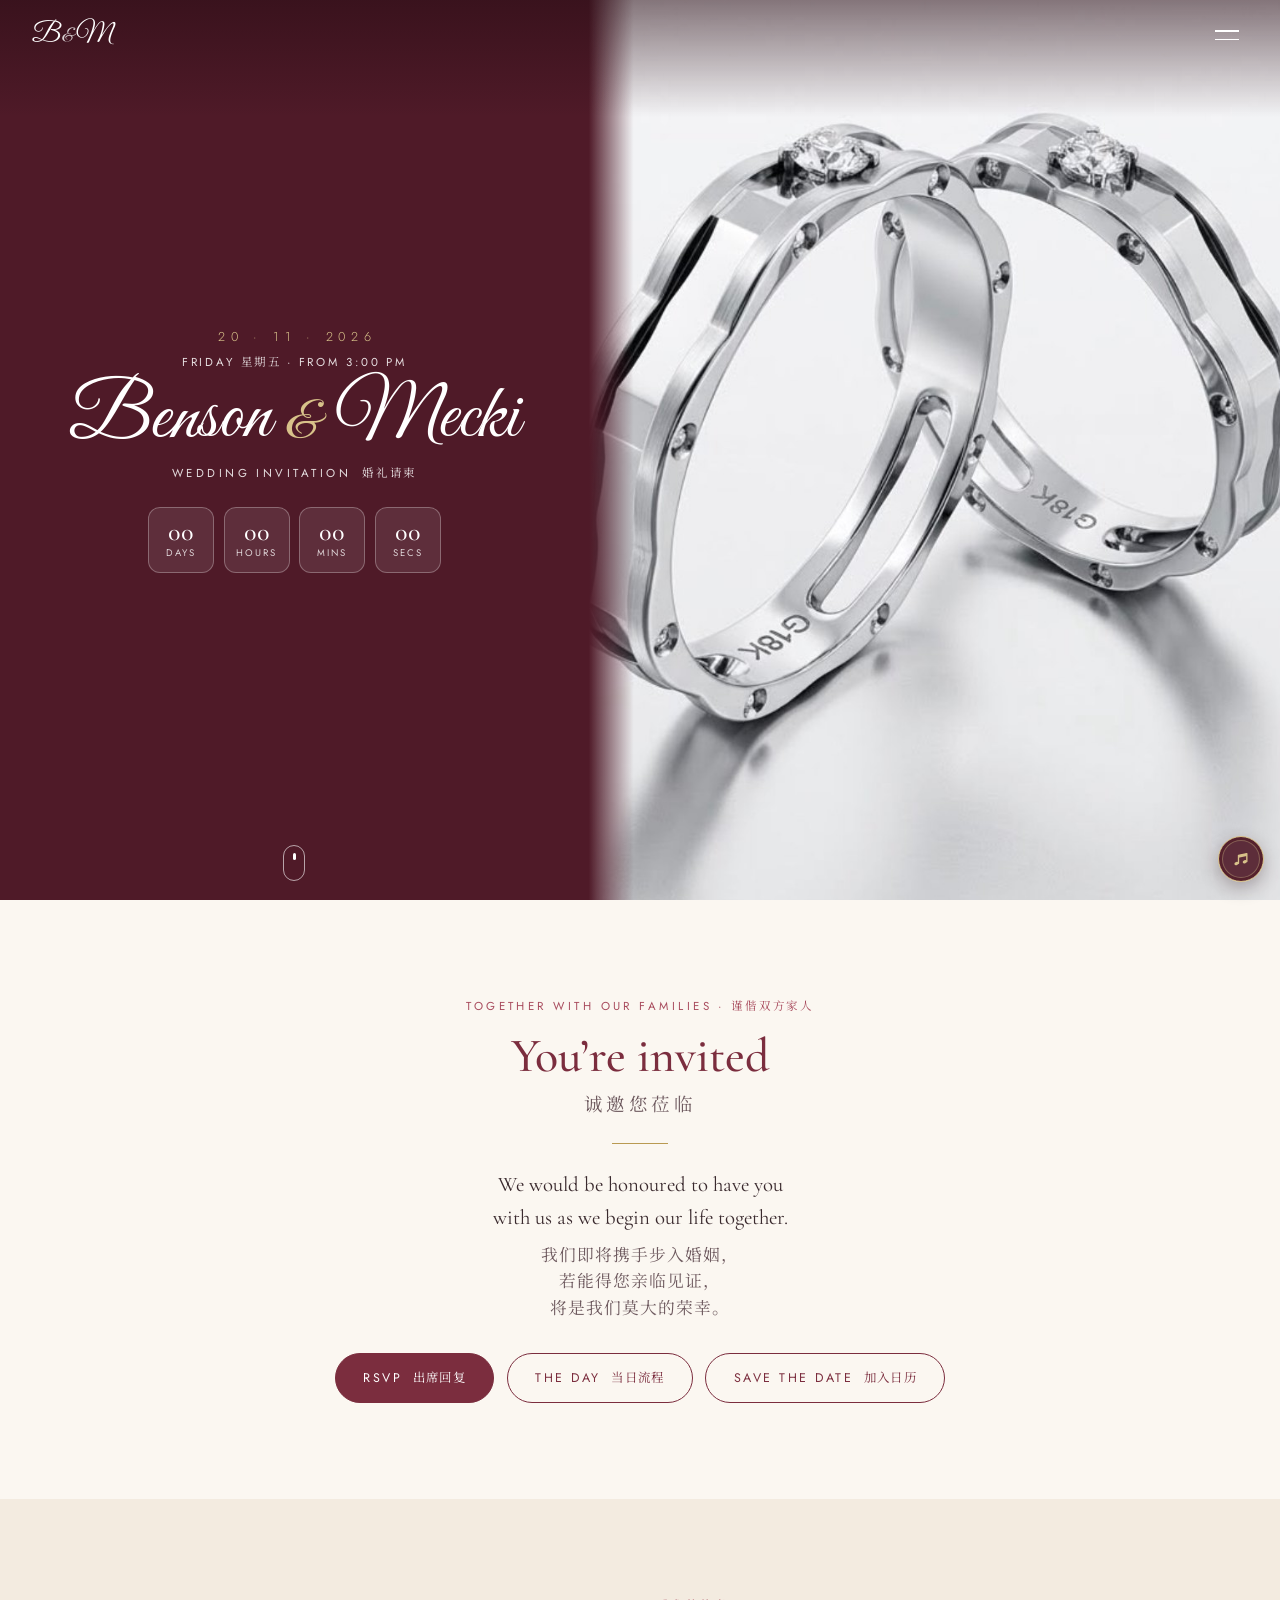
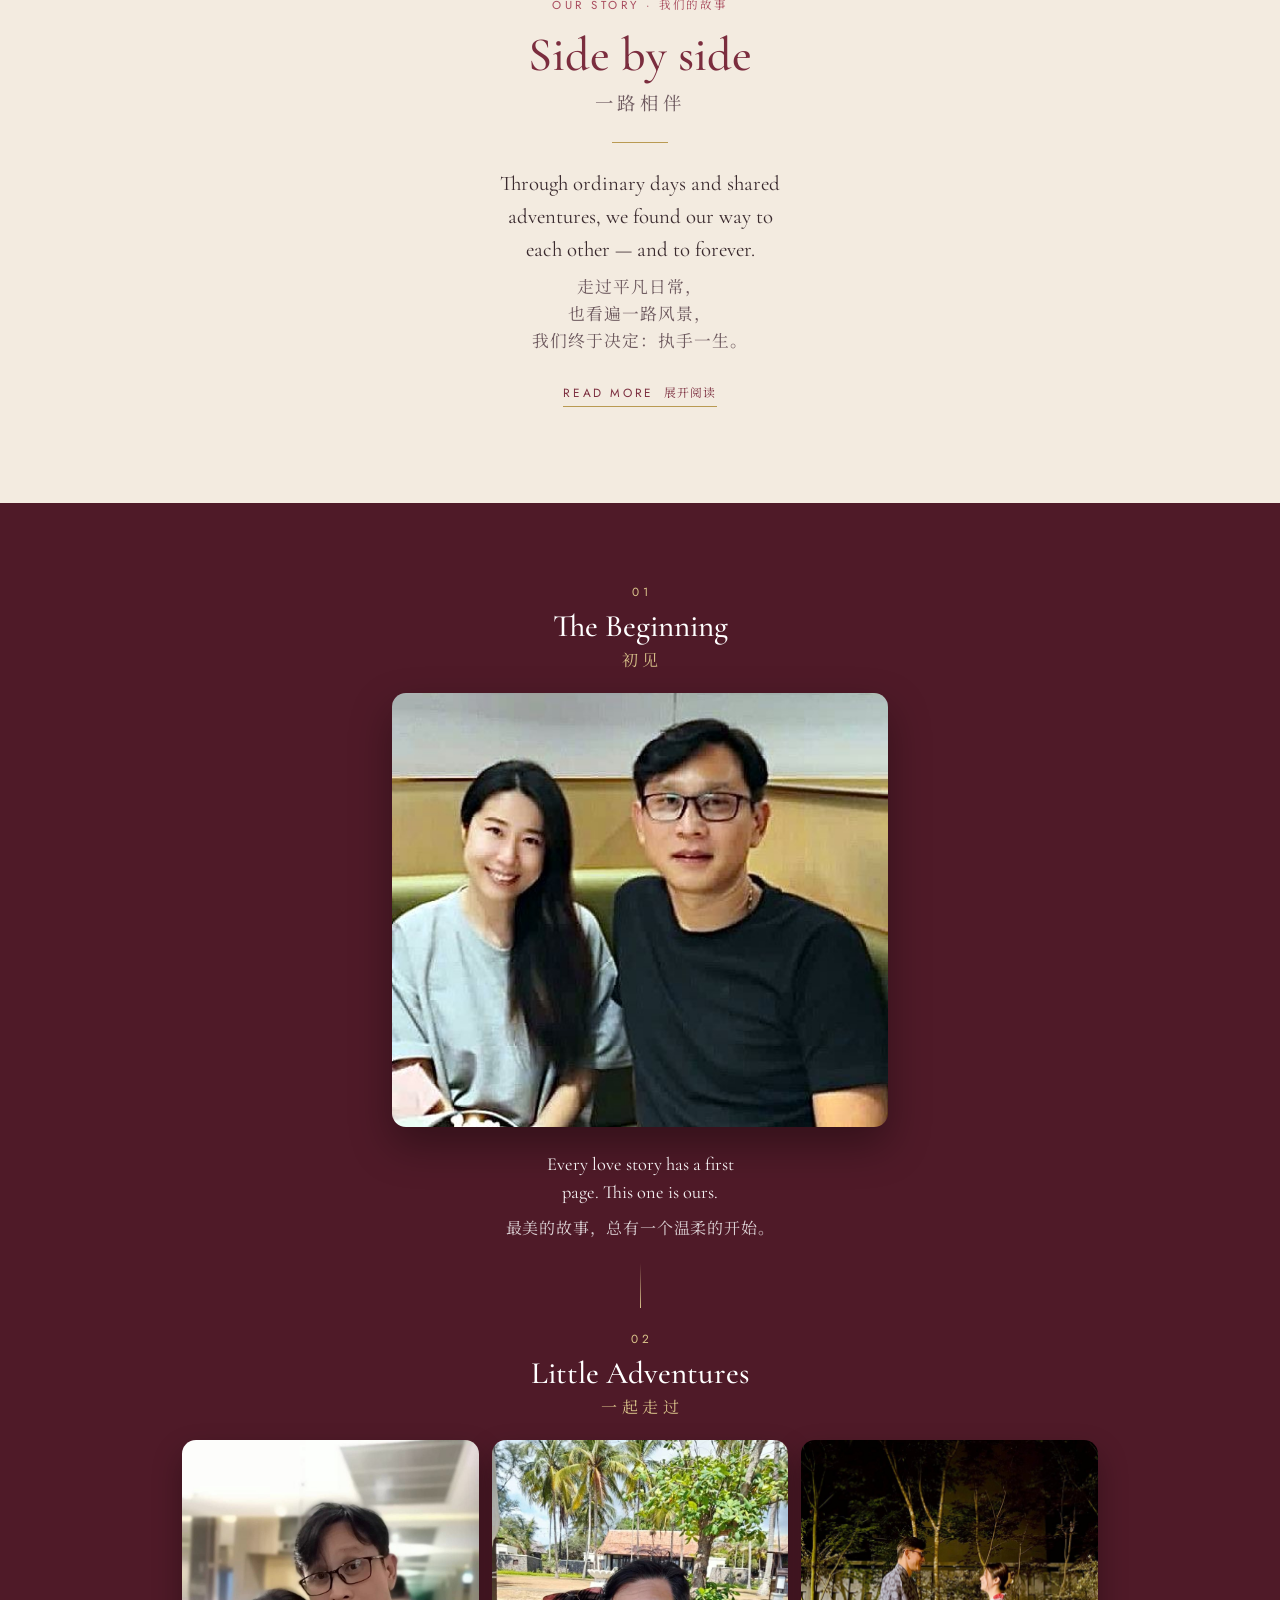
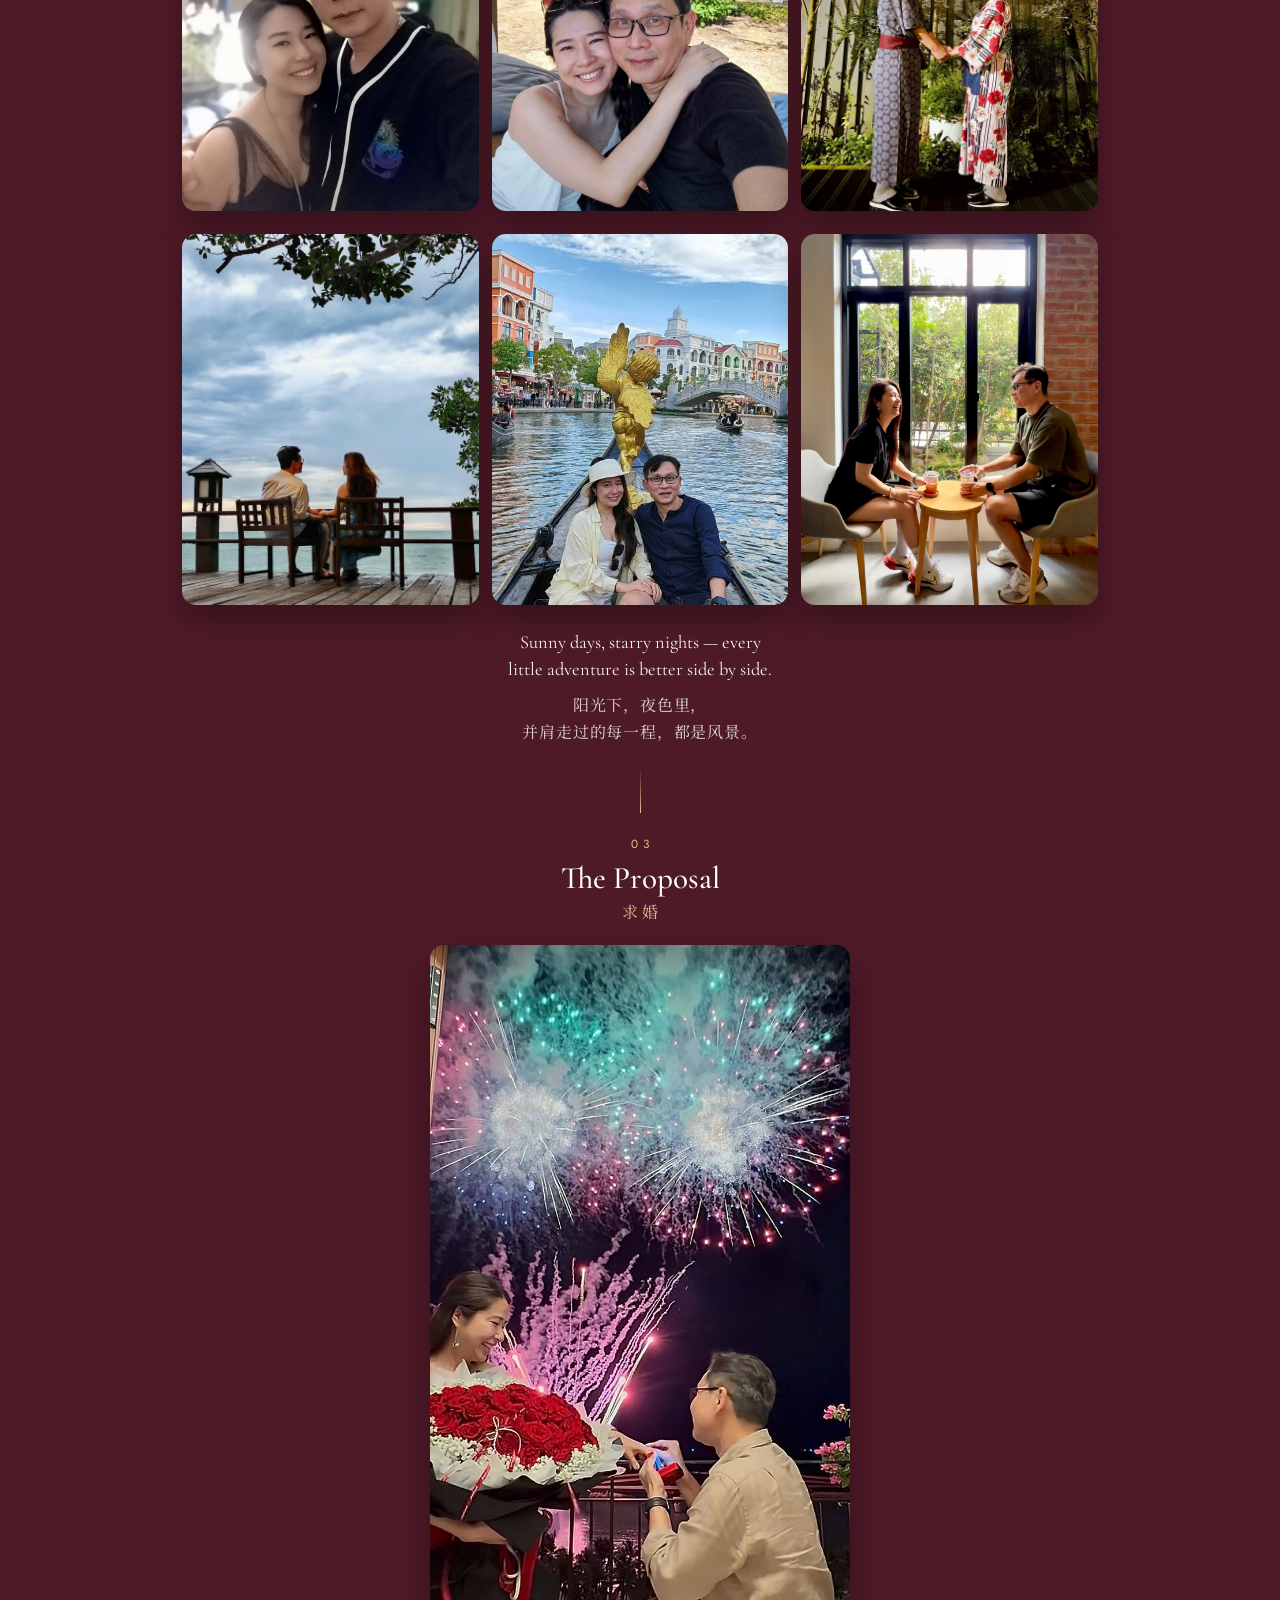
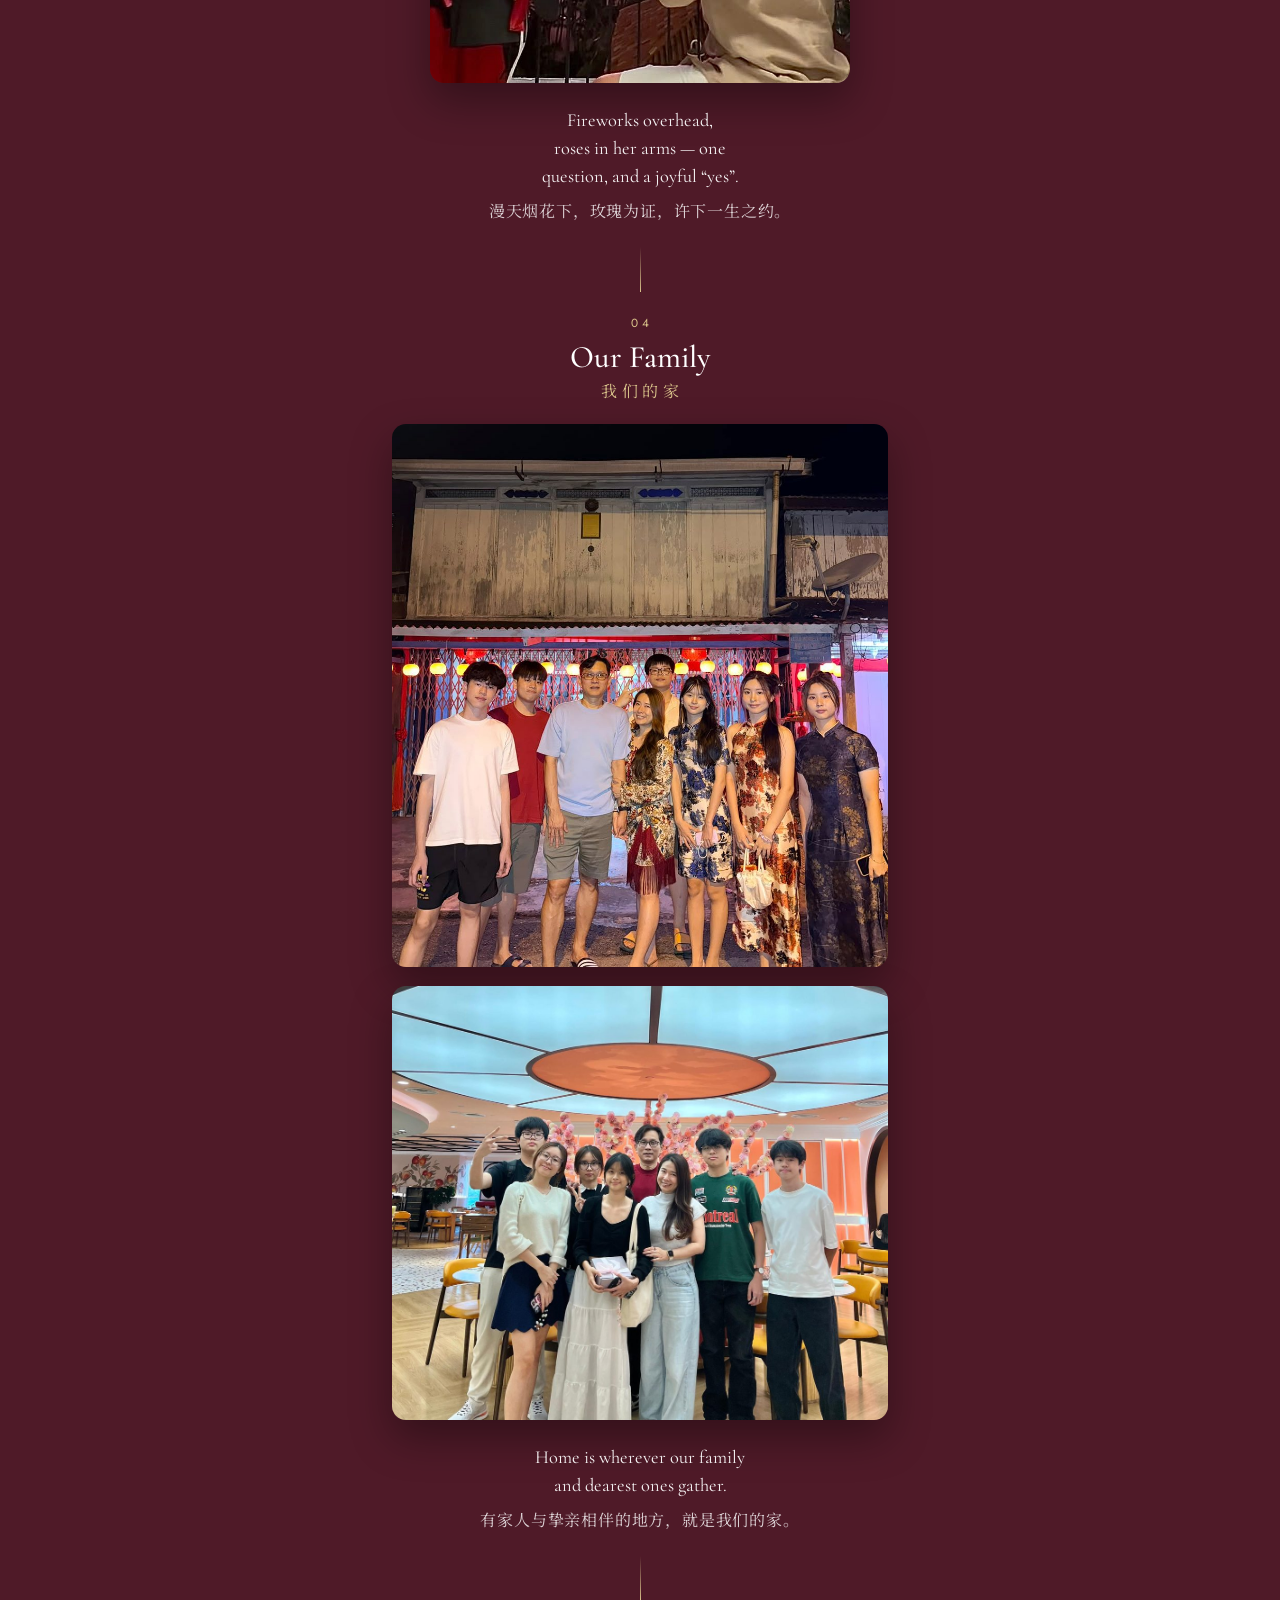
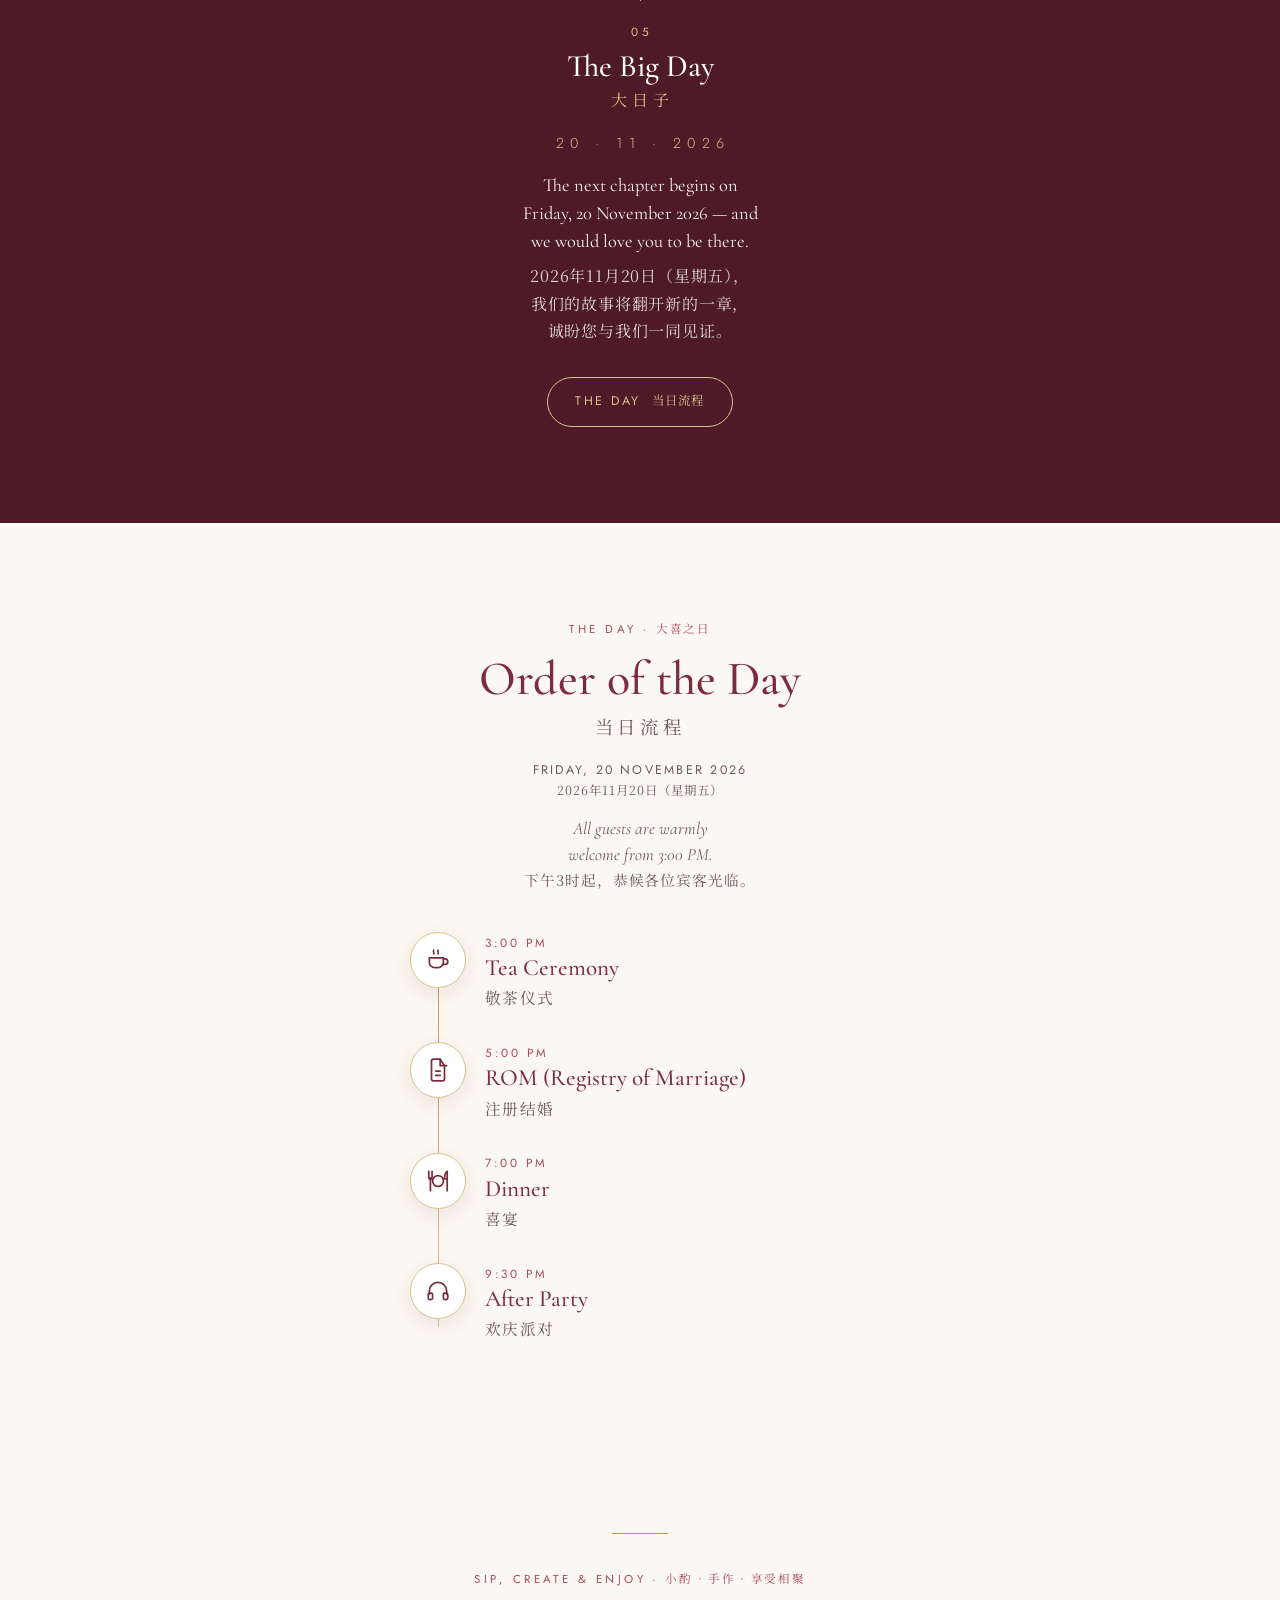
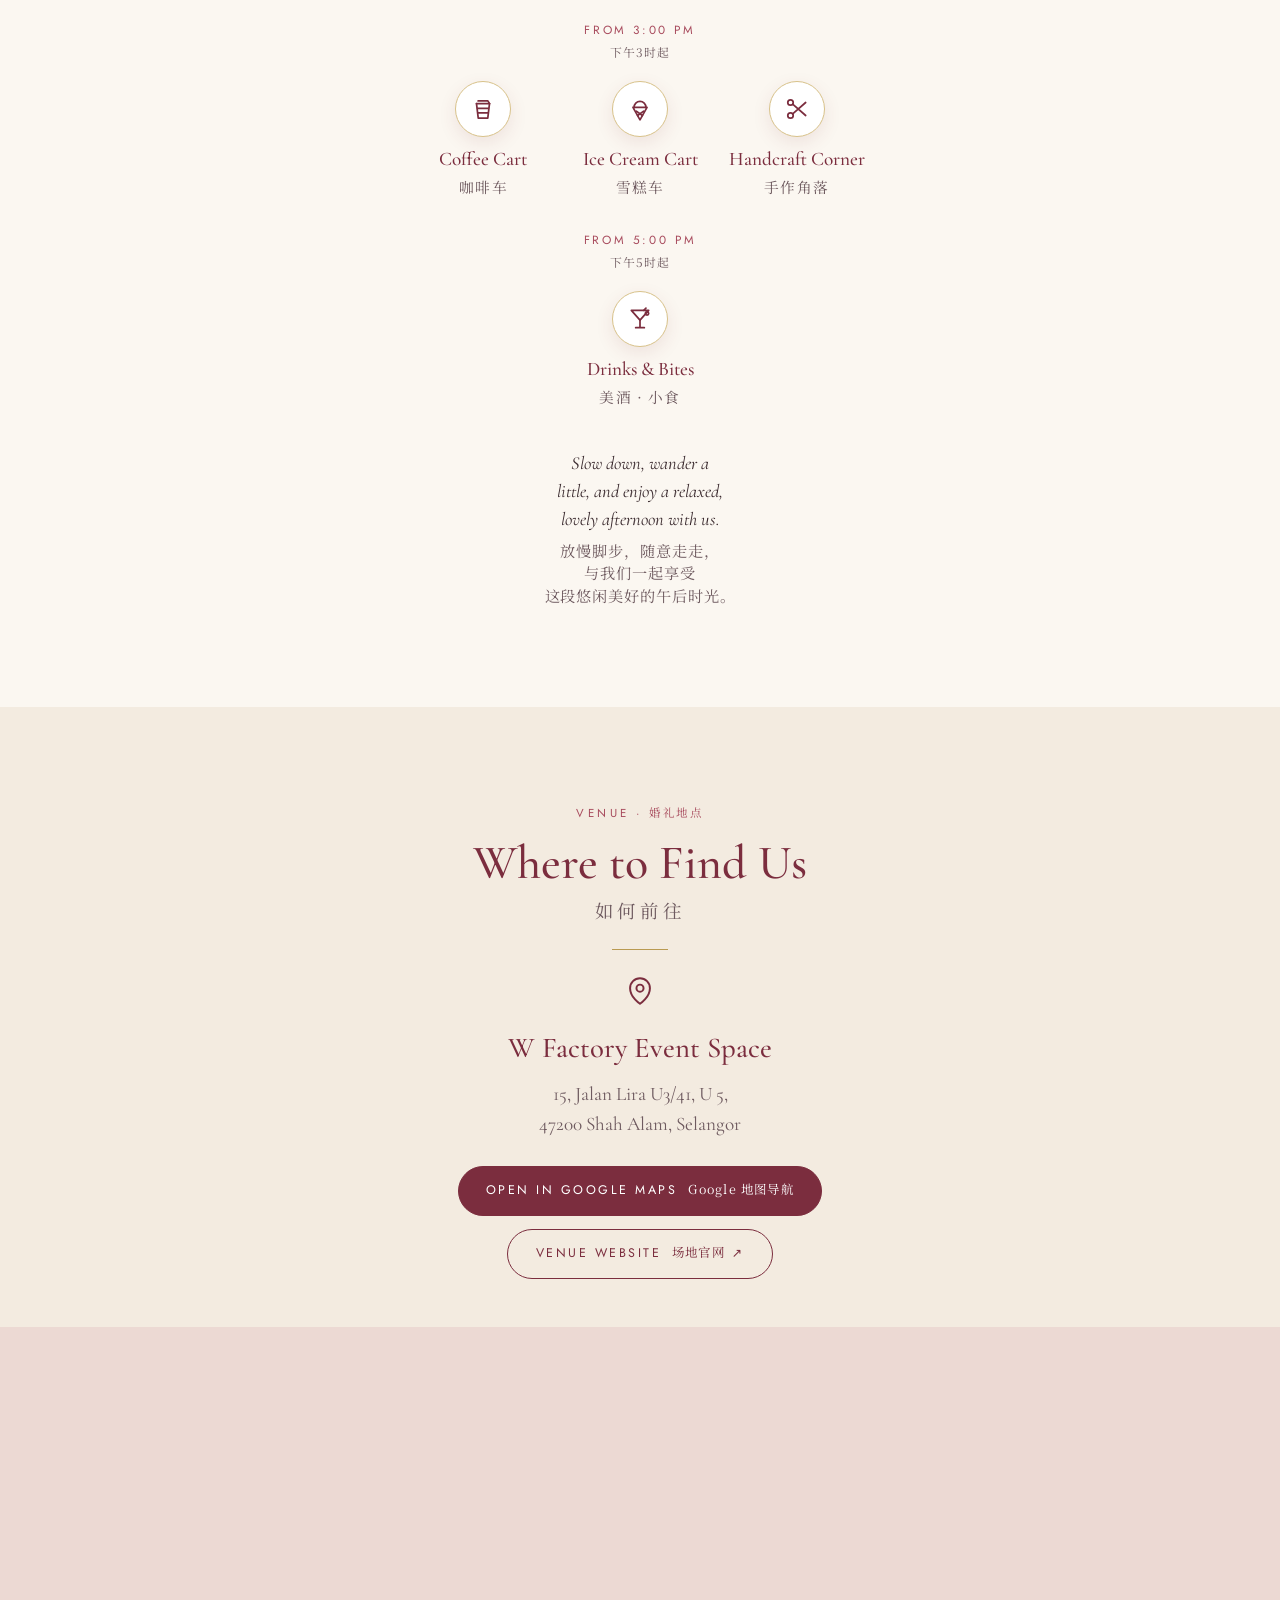
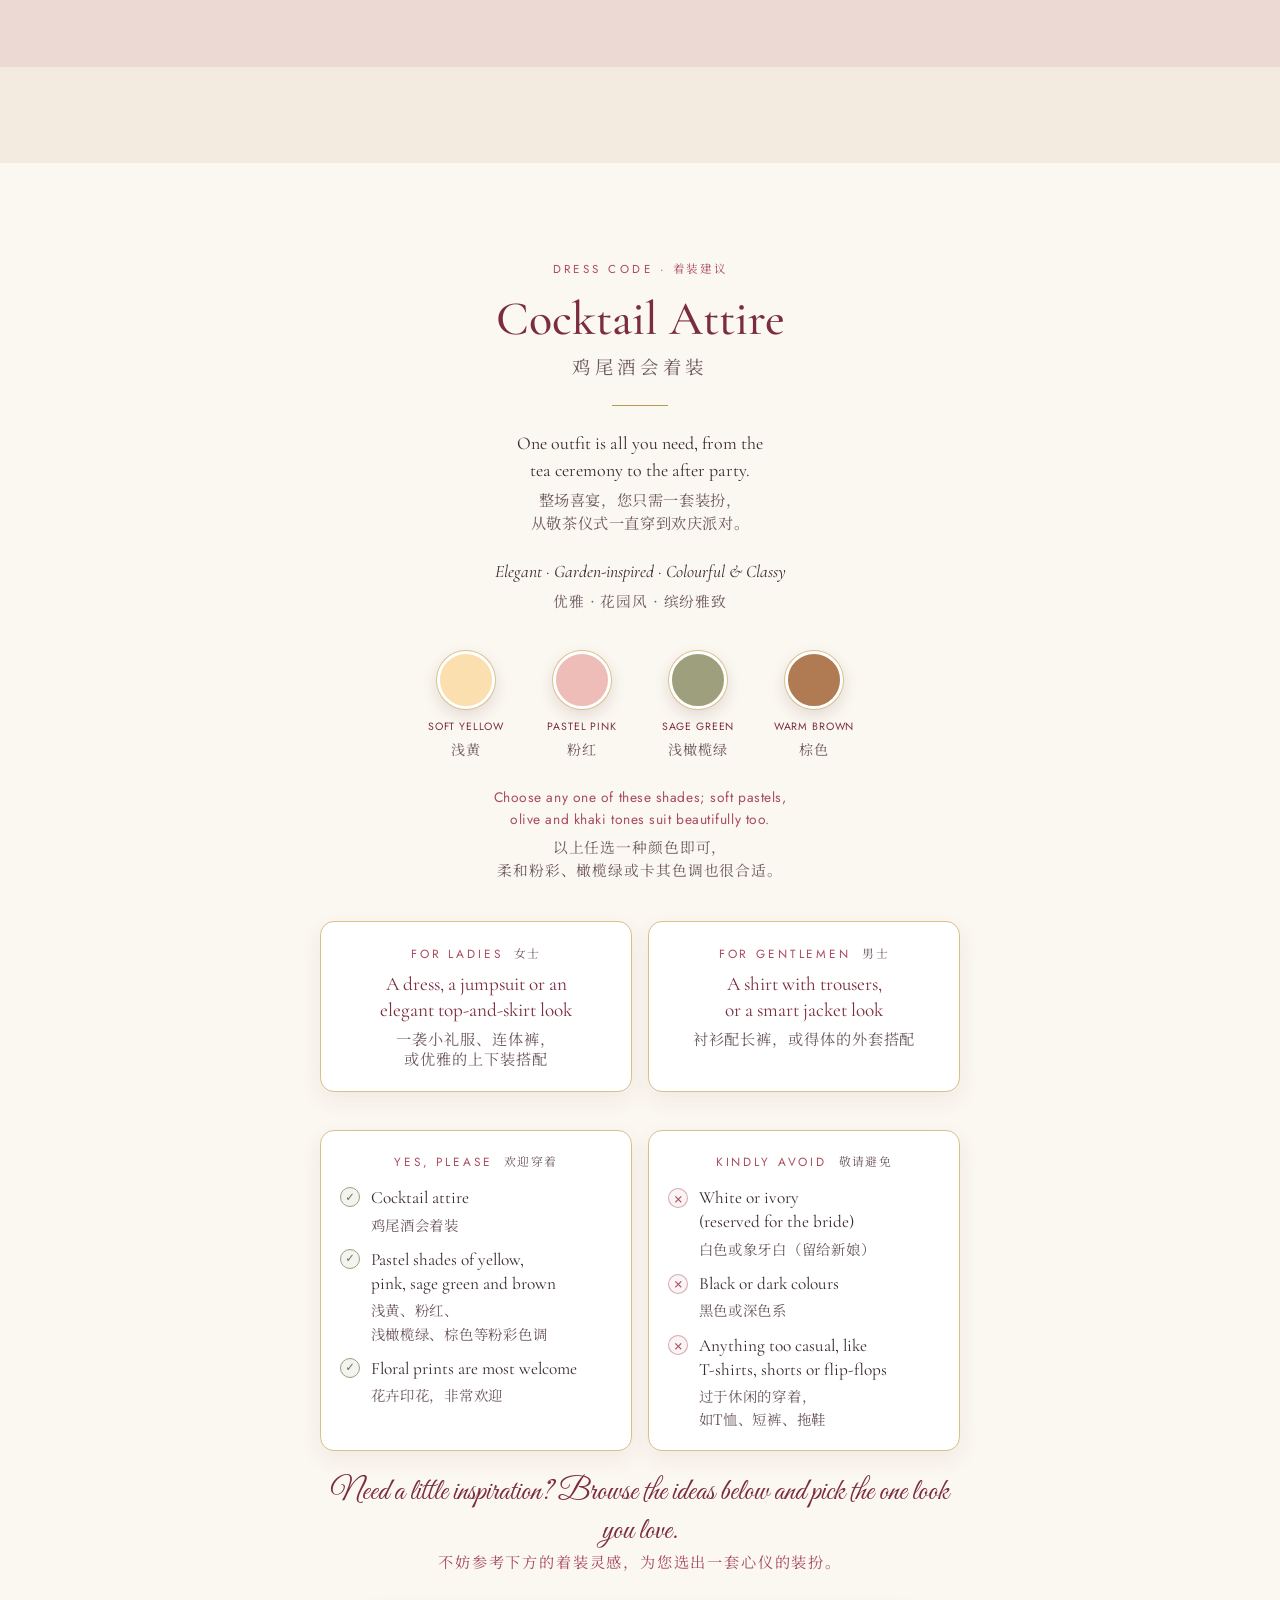
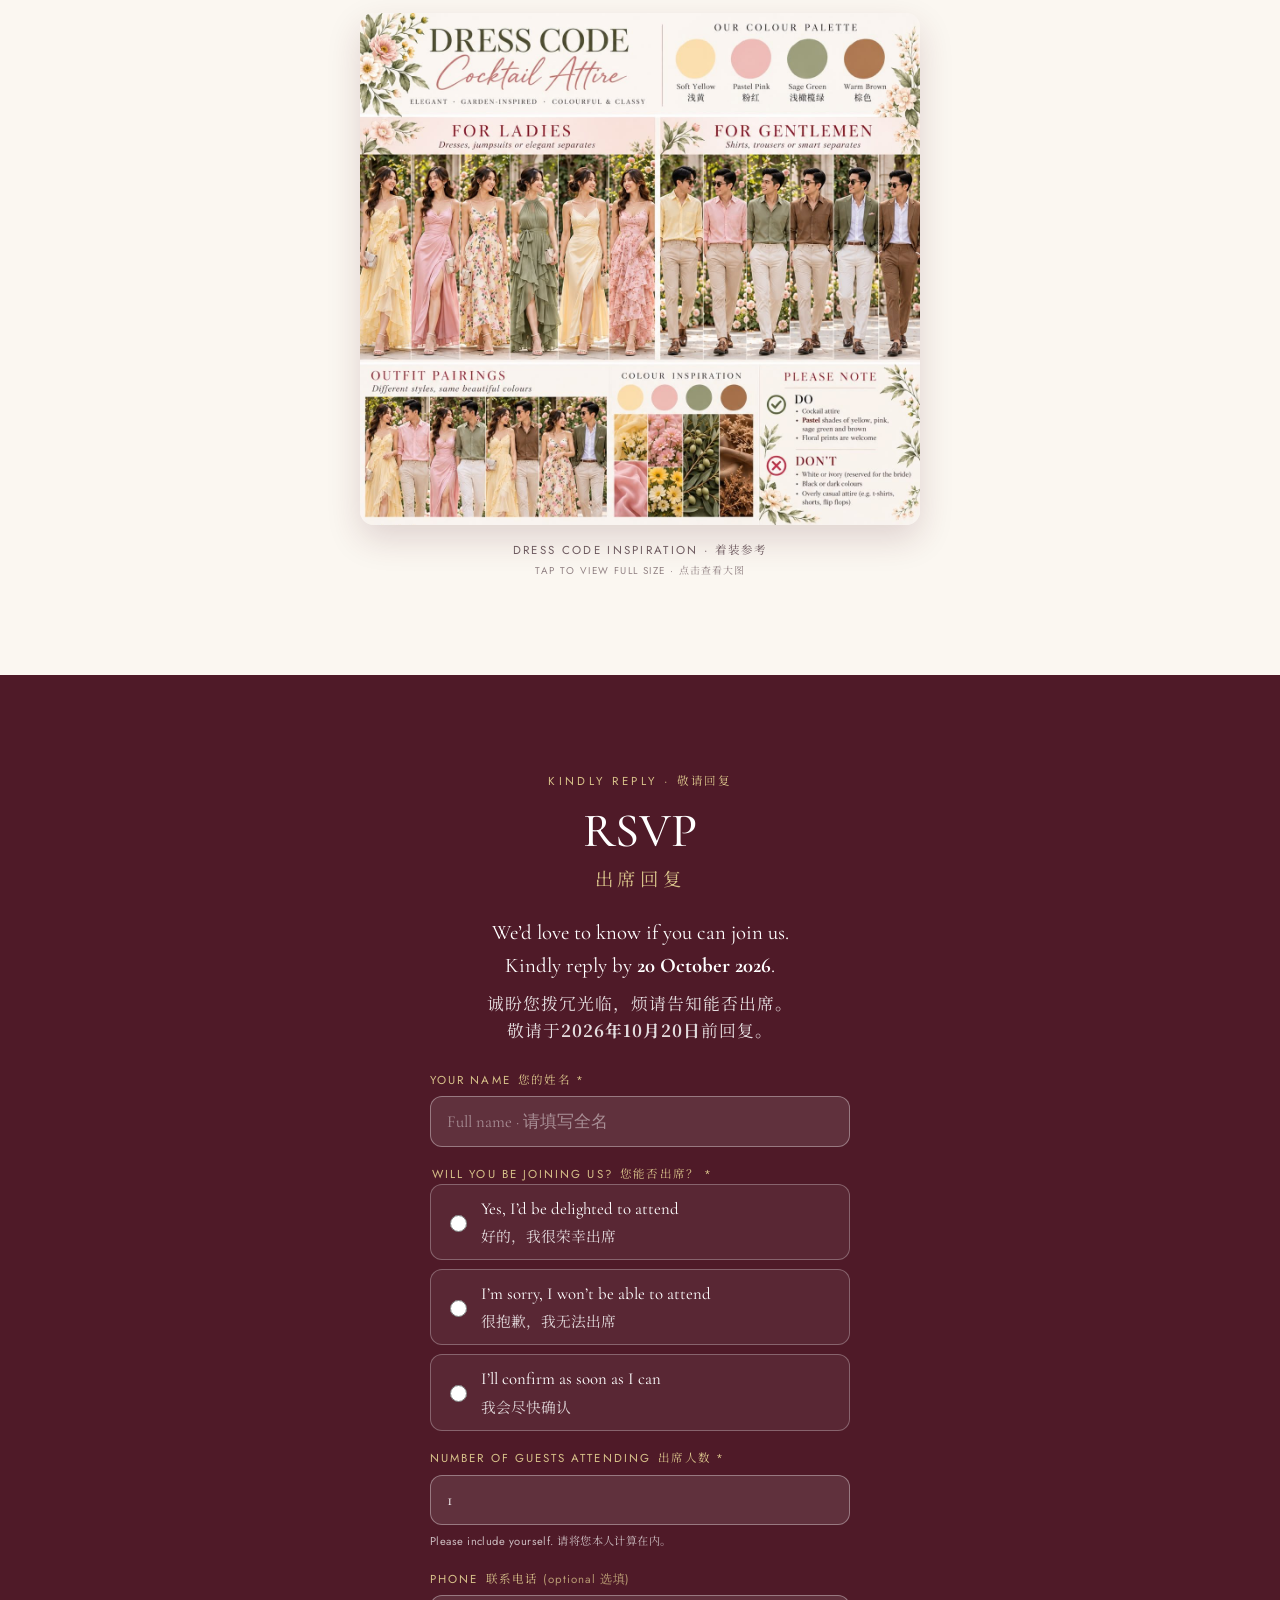
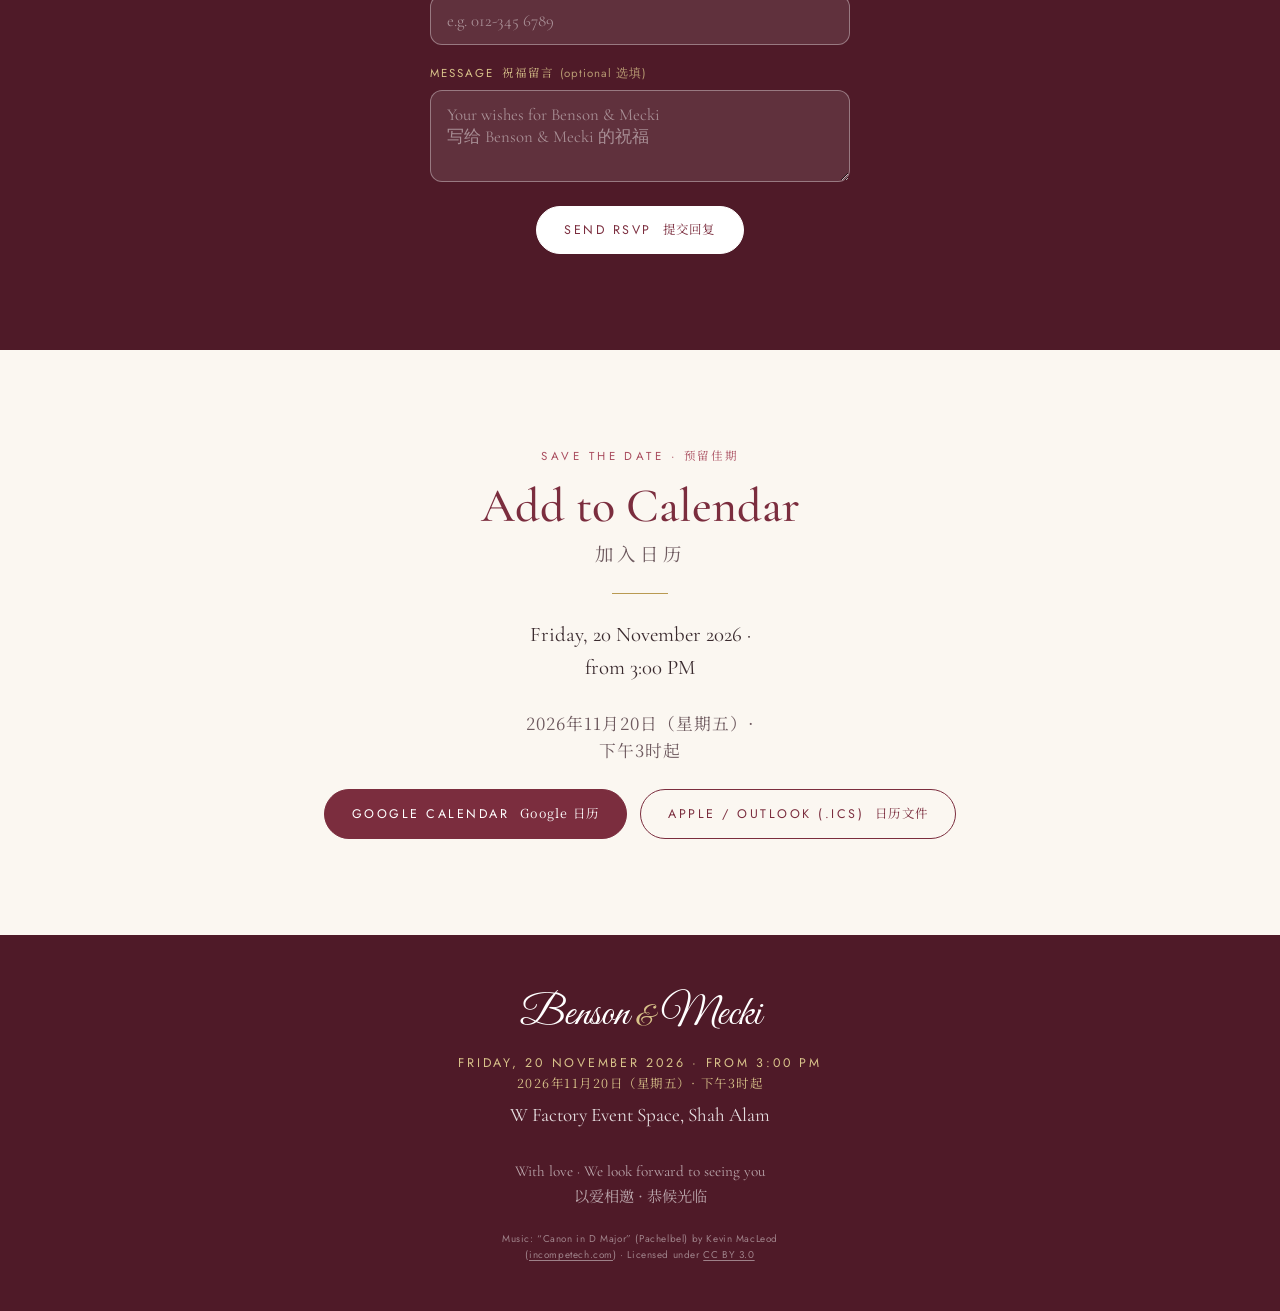
==== commit e52df989: "Dress code: make it clear one outfit is needed for the whole day (EN/ZH); clearer palette, ladies/ge" ====
--- a/index.html
+++ b/index.html
@@ -290,6 +290,7 @@
         <h2 class="title reveal" id="dresscodeTitle">Cocktail Attire</h2>
         <p class="title-cn reveal" lang="zh-Hans">鸡尾酒会着装</p>
         <span class="rule reveal" aria-hidden="true"></span>
+        <p class="dc__one reveal">One outfit is all you need, from the tea ceremony to the after party.<br /><span lang="zh-Hans"><span class="ph">整场喜宴，</span><wbr /><span class="ph">您只需一套装扮，</span><wbr /><span class="ph">从敬茶仪式一直穿到欢庆派对。</span></span></p>
         <p class="dc__tagline reveal"><span class="dc__nw">Elegant ·</span> <span class="dc__nw">Garden-inspired ·</span> <span class="dc__nw">Colourful &amp; Classy</span><br /><span lang="zh-Hans">优雅 · 花园风 · 缤纷雅致</span></p>
 
         <ul class="dc__palette reveal" aria-label="Suggested colours 建议色系">
@@ -298,18 +299,18 @@
           <li class="dc__colour"><span class="dc__swatch" style="--swatch:#9E9F7D" aria-hidden="true"></span><span class="dc__name">Sage Green</span><span class="dc__cn" lang="zh-Hans">浅橄榄绿</span></li>
           <li class="dc__colour"><span class="dc__swatch" style="--swatch:#B07A53" aria-hidden="true"></span><span class="dc__name">Warm Brown</span><span class="dc__cn" lang="zh-Hans">棕色</span></li>
         </ul>
-        <p class="dc__tones reveal">Soft tones · Pastels · Olive · Khaki<br /><span lang="zh-Hans">柔和色系 · 粉彩 · 橄榄绿 · 卡其</span></p>
+        <p class="dc__tones reveal">Choose any one of these shades; soft pastels, olive and khaki tones suit beautifully too.<br /><span lang="zh-Hans"><span class="ph">以上任选一种颜色即可，</span><wbr /><span class="ph">柔和粉彩、橄榄绿</span><span class="ph">或卡其色调也很合适。</span></span></p>
 
         <div class="dc__guide reveal">
           <div class="dc__card">
             <h3 class="dc__who">For Ladies <span lang="zh-Hans">女士</span></h3>
-            <p>Dresses, jumpsuits or elegant separates</p>
-            <p class="dc__card-cn" lang="zh-Hans"><span class="ph">小礼服、连体裤</span><span class="ph">或优雅搭配</span></p>
+            <p>A dress, a jumpsuit or an elegant top-and-skirt look</p>
+            <p class="dc__card-cn" lang="zh-Hans"><span class="ph">一袭小礼服、连体裤，</span><span class="ph">或优雅的上下装搭配</span></p>
           </div>
           <div class="dc__card">
             <h3 class="dc__who">For Gentlemen <span lang="zh-Hans">男士</span></h3>
-            <p>Shirts, trousers or smart separates</p>
-            <p class="dc__card-cn" lang="zh-Hans"><span class="ph">衬衫、长裤</span><span class="ph">或得体搭配</span></p>
+            <p>A shirt with trousers, or a smart jacket look</p>
+            <p class="dc__card-cn" lang="zh-Hans"><span class="ph">衬衫配长裤，</span><span class="ph">或得体的外套搭配</span></p>
           </div>
         </div>
 
@@ -331,7 +332,7 @@
             </ul>
           </div>
         </div>
-        <p class="dc__fun reveal">Need a little inspiration? Browse the palette and outfit ideas below. <span lang="zh-Hans"><span class="ph">不妨参考下方的色彩搭配与造型灵感，</span><wbr /><span class="ph">为您挑选心仪的装扮。</span></span></p>
+        <p class="dc__fun reveal">Need a little inspiration? Browse the ideas below and pick the one look you love. <span lang="zh-Hans"><span class="ph">不妨参考下方的着装灵感，</span><wbr /><span class="ph">为您选出一套心仪的装扮。</span></span></p>
 
         <figure class="dc__figure reveal">
           <a href="assets/dress-code/dress-code-guide-v2.jpg" target="_blank" rel="noopener" aria-label="Open the dress code guide at full size 查看大图">
--- a/styles.css
+++ b/styles.css
@@ -280,6 +280,8 @@
 /* ---------- dress code ---------- */
 .dresscode { background: var(--ivory); }
 .dc__tagline { margin: 0 auto; max-width: 40rem; text-wrap: balance; font-size: 1.1rem; font-style: italic; line-height: 1.5; color: var(--text); }
+.dc__one { margin: 0 auto 1.4rem; max-width: 26rem; font-size: 1.12rem; line-height: 1.5; color: var(--text); text-wrap: balance; }
+.dc__one [lang] { display: inline-block; margin-top: 0.3rem; font-size: 0.95rem; letter-spacing: 0.04em; color: var(--muted); }
 .dc__nw { white-space: nowrap; }
 .dc__tagline [lang], .dc__tones [lang] { display: inline-block; margin-top: 0.3rem; word-break: keep-all; font-style: normal; font-size: 0.92rem; letter-spacing: 0.06em; color: var(--muted); }
 .dc__palette { list-style: none; margin: 2.2rem auto 0; padding: 0; max-width: 460px; display: grid; grid-template-columns: repeat(4, minmax(0, 1fr)); gap: 0 0.25rem; }
@@ -288,7 +290,7 @@
 .dc__name { font-family: var(--sans); font-size: 0.66rem; letter-spacing: 0.08em; text-transform: uppercase; line-height: 1.4; color: var(--burgundy); text-wrap: balance; white-space: nowrap; }
 @media (max-width: 379px) { .dc__name { white-space: normal; min-height: 2.8em; } }
 .dc__cn { margin-top: 0.2rem; font-size: 0.88rem; letter-spacing: 0.08em; color: var(--muted); }
-.dc__tones { margin: 1.6rem auto 0; font-family: var(--sans); font-size: 0.72rem; letter-spacing: 0.18em; text-transform: uppercase; line-height: 1.6; color: var(--rose); }
+.dc__tones { margin: 1.6rem auto 0; max-width: 24rem; font-family: var(--sans); font-size: 0.86rem; letter-spacing: 0.04em; line-height: 1.6; color: var(--rose); text-wrap: balance; }
 .dc__tones [lang] { font-family: var(--cn); text-transform: none; }
 .dc__guide { margin: 2.4rem auto 0; max-width: 520px; display: grid; gap: 1rem; }
 .dc__card { padding: 1.4rem 1.2rem 1.3rem; border: 1px solid var(--gold-soft); border-radius: 14px; background: #fff; box-shadow: 0 8px 22px rgba(123,45,62,0.07); }
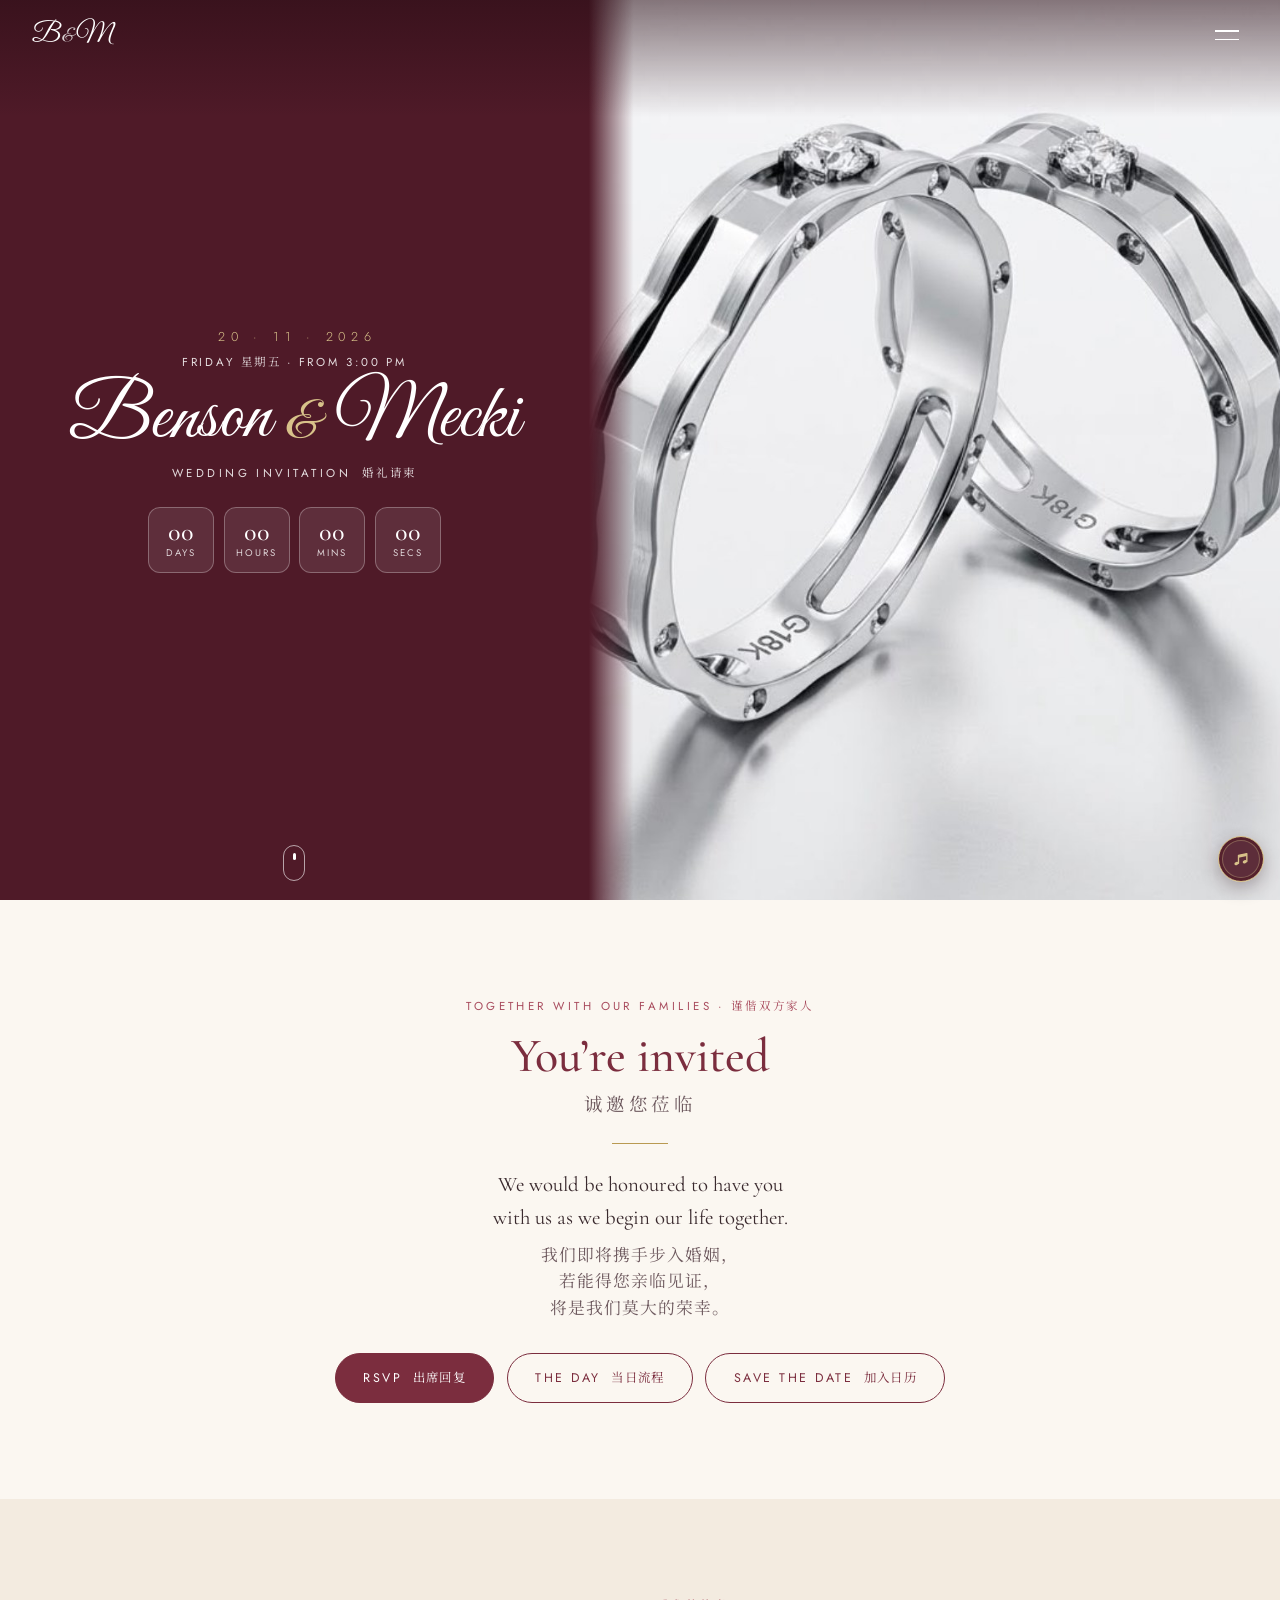
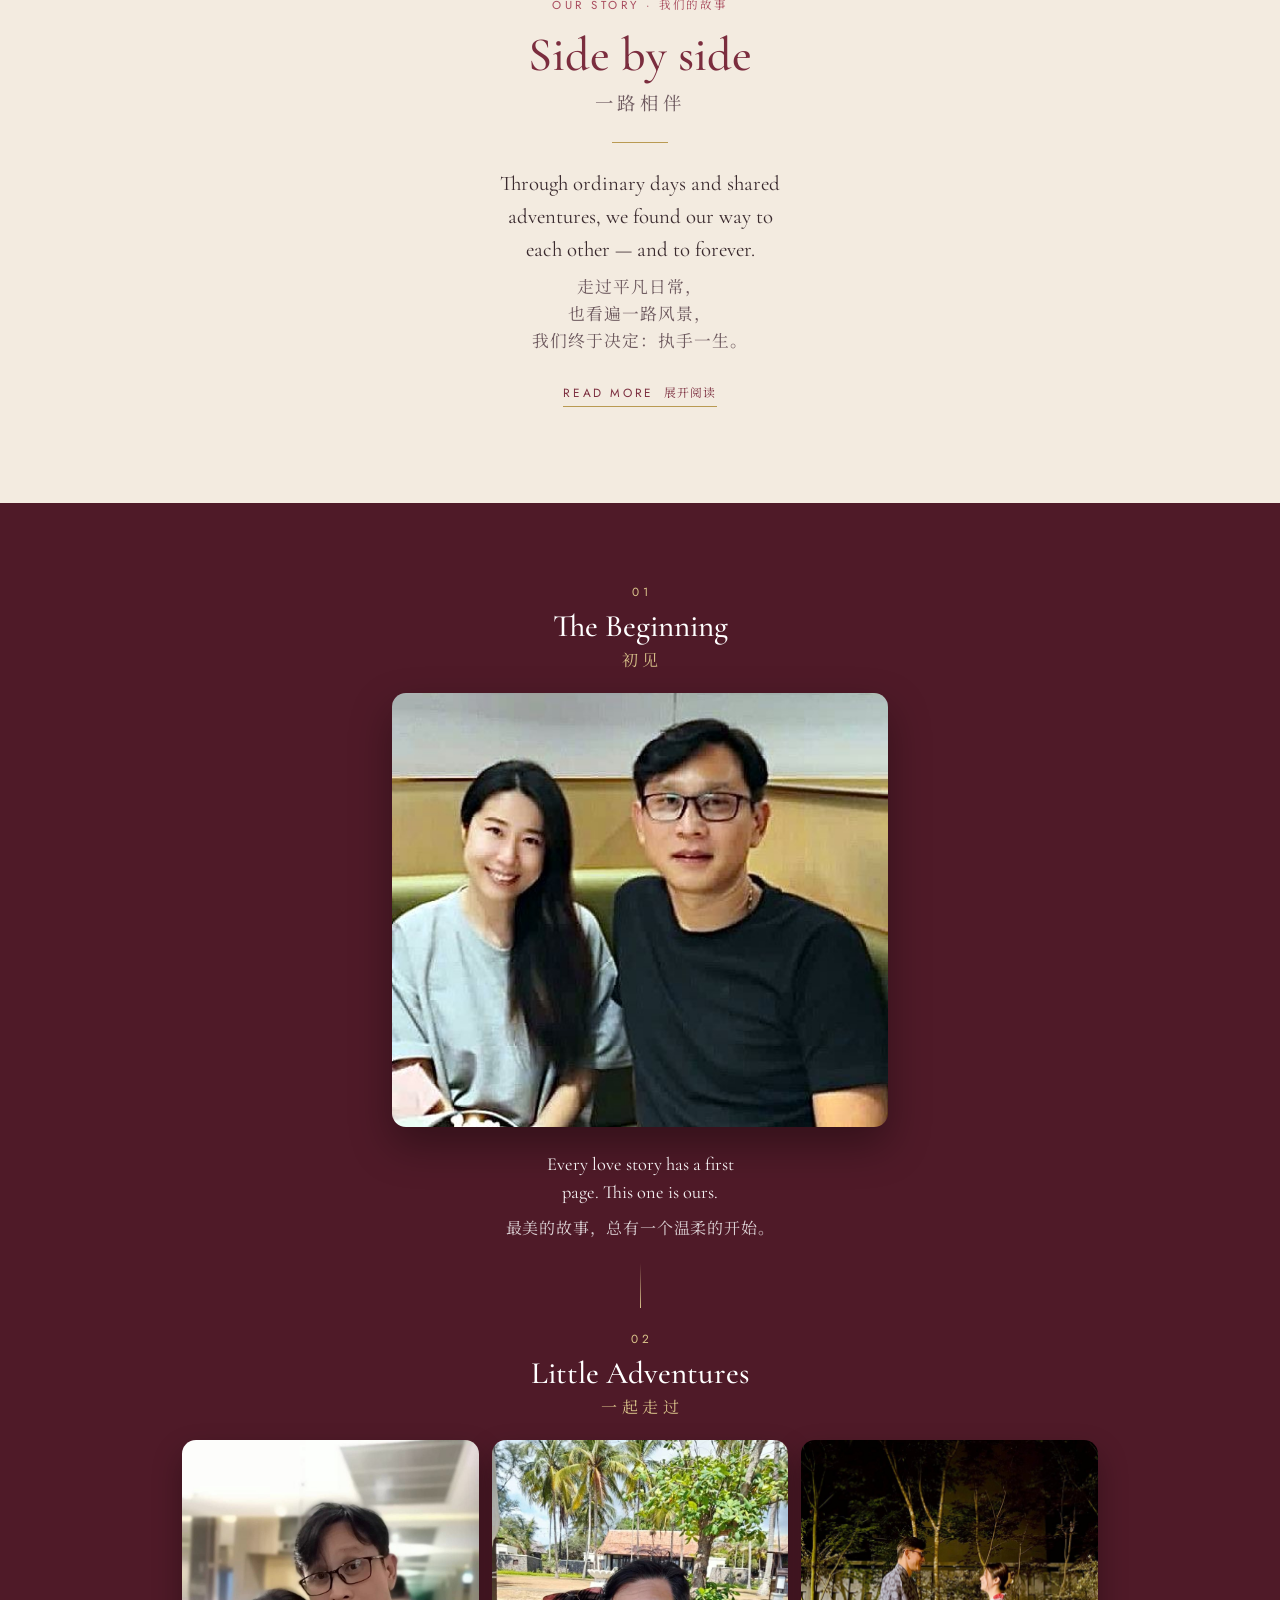
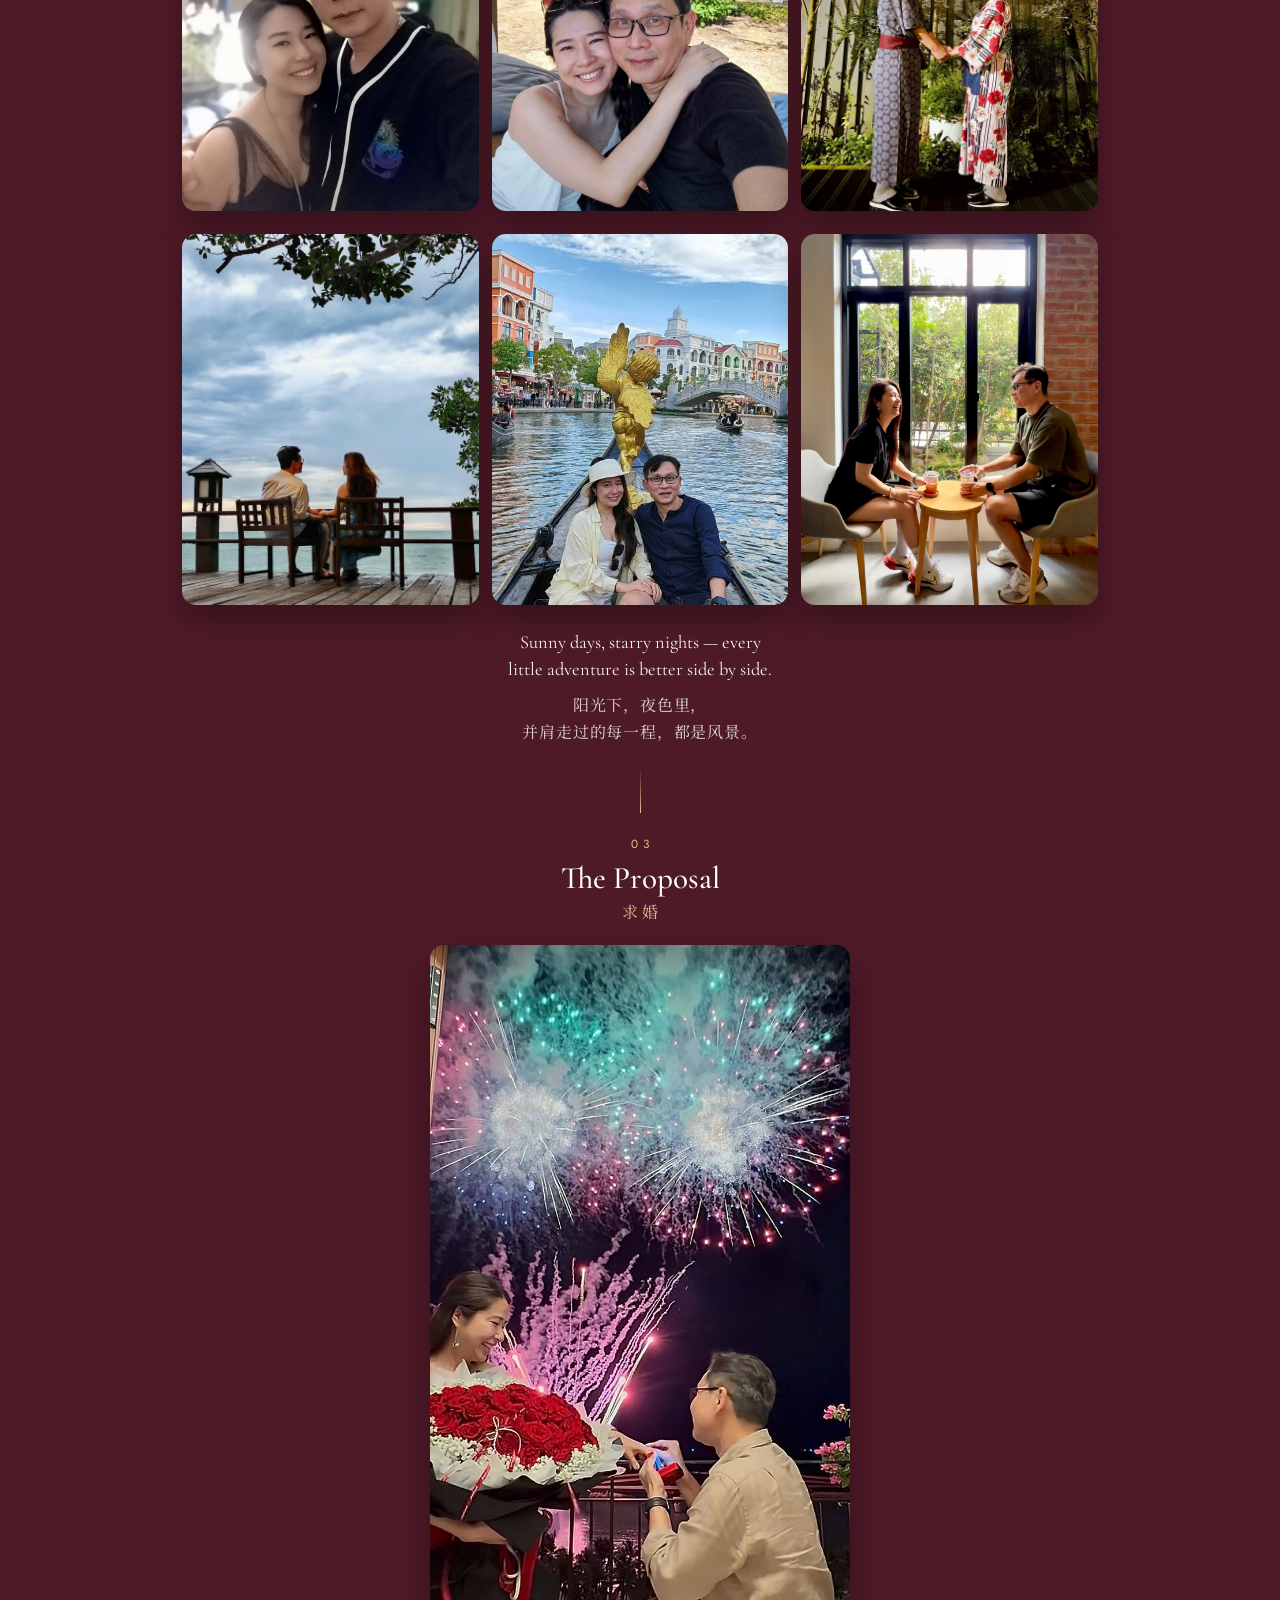
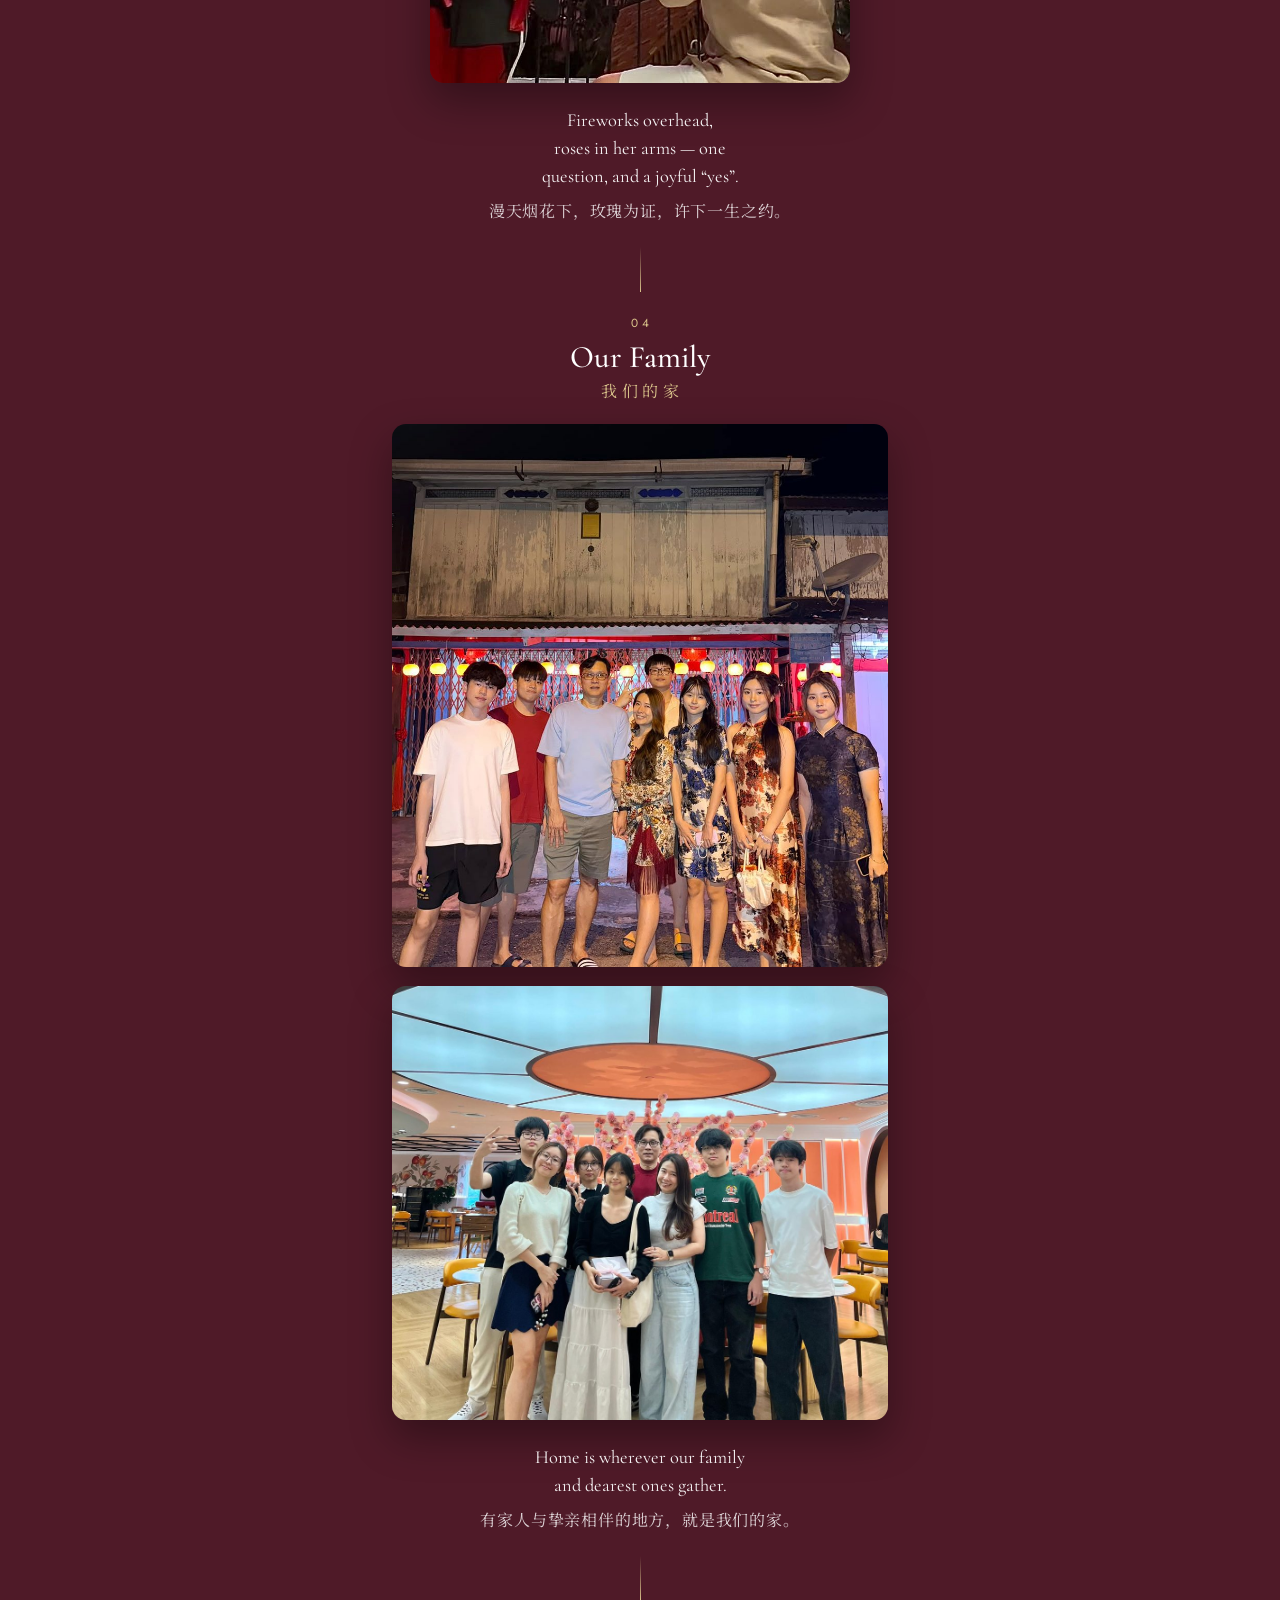
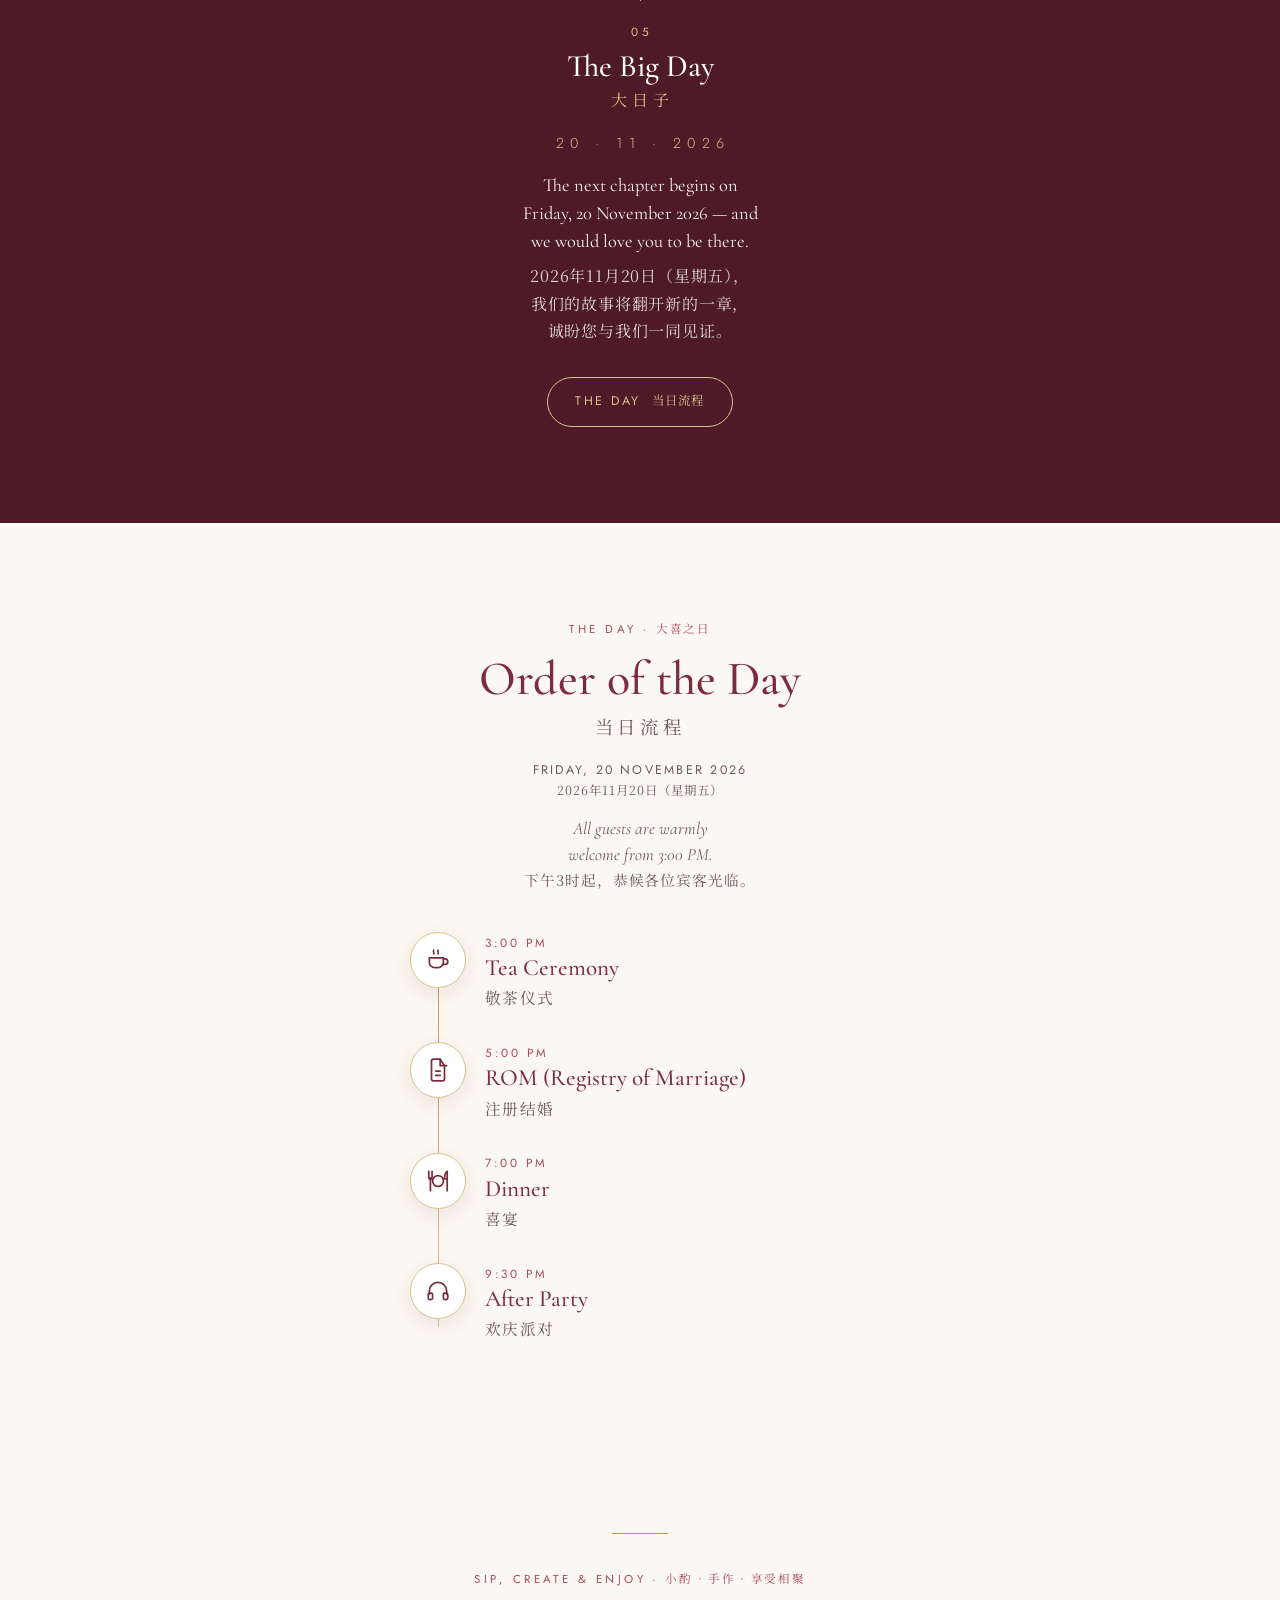
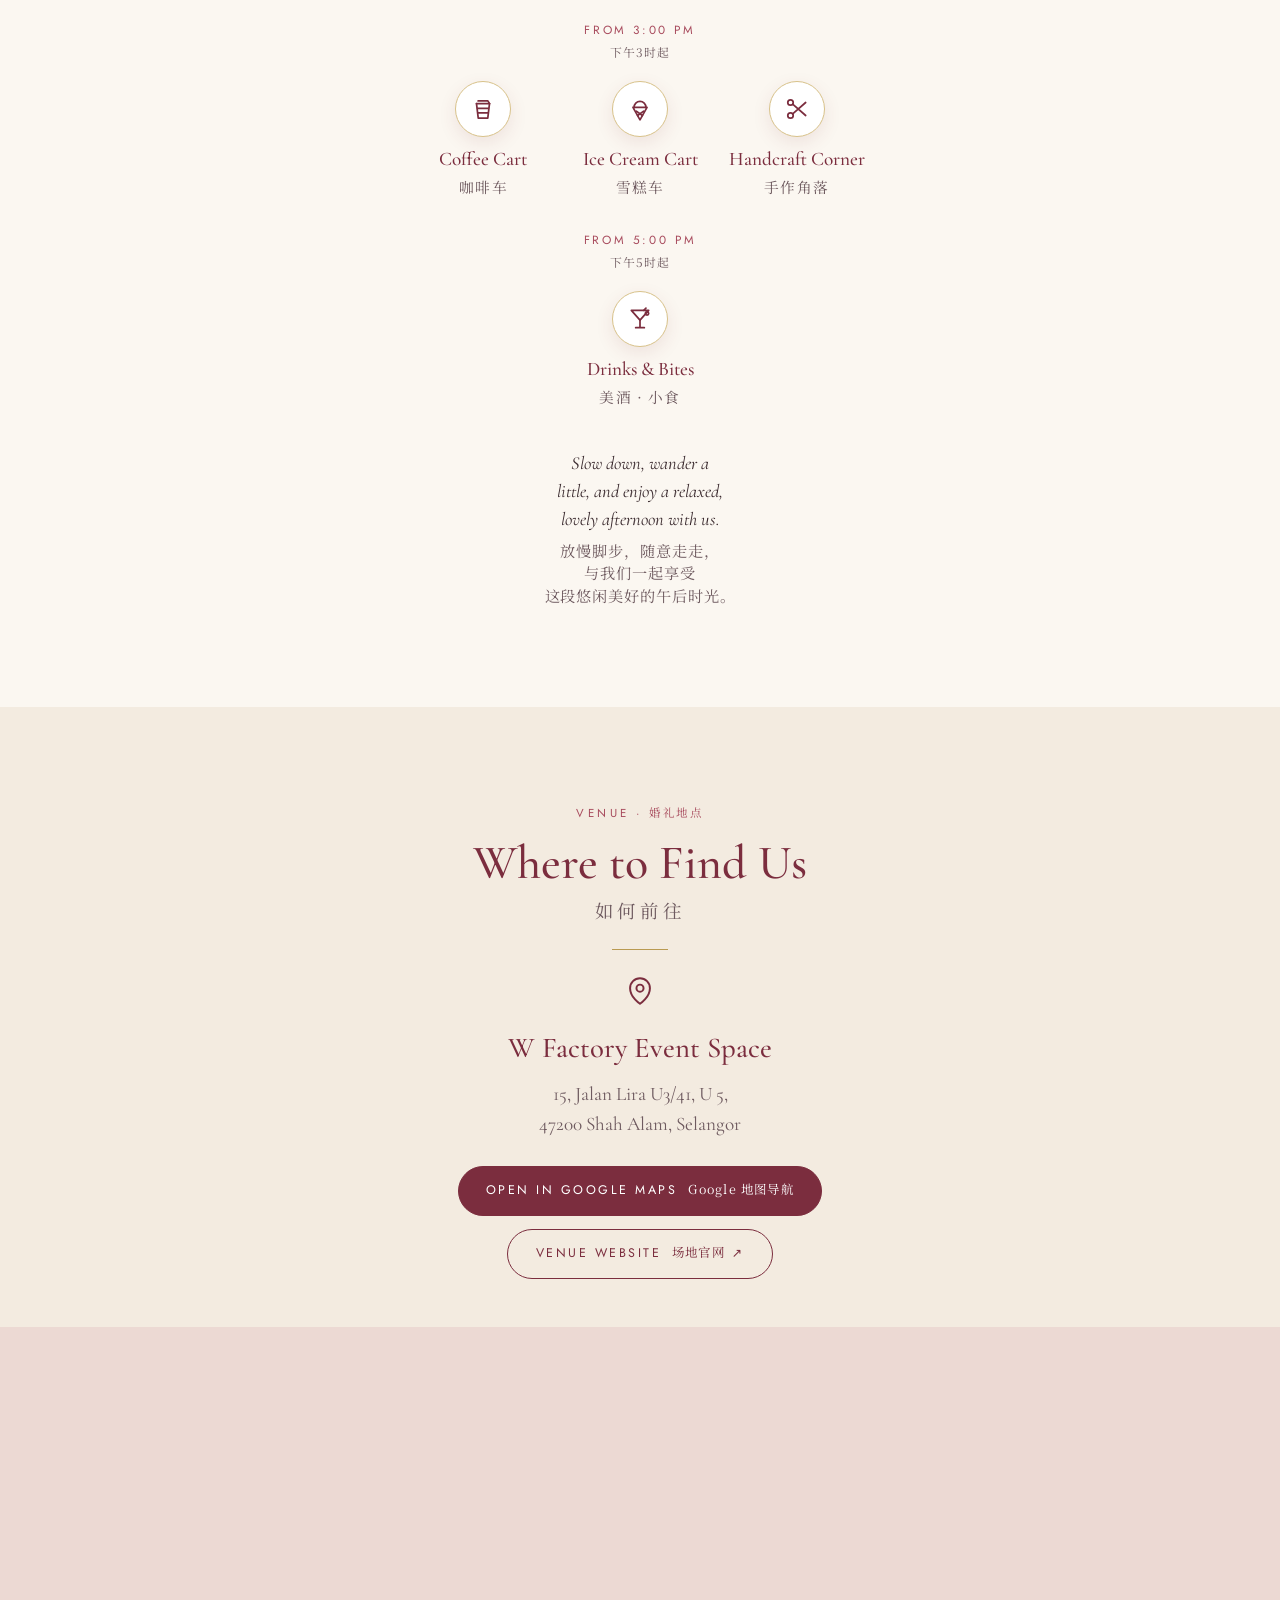
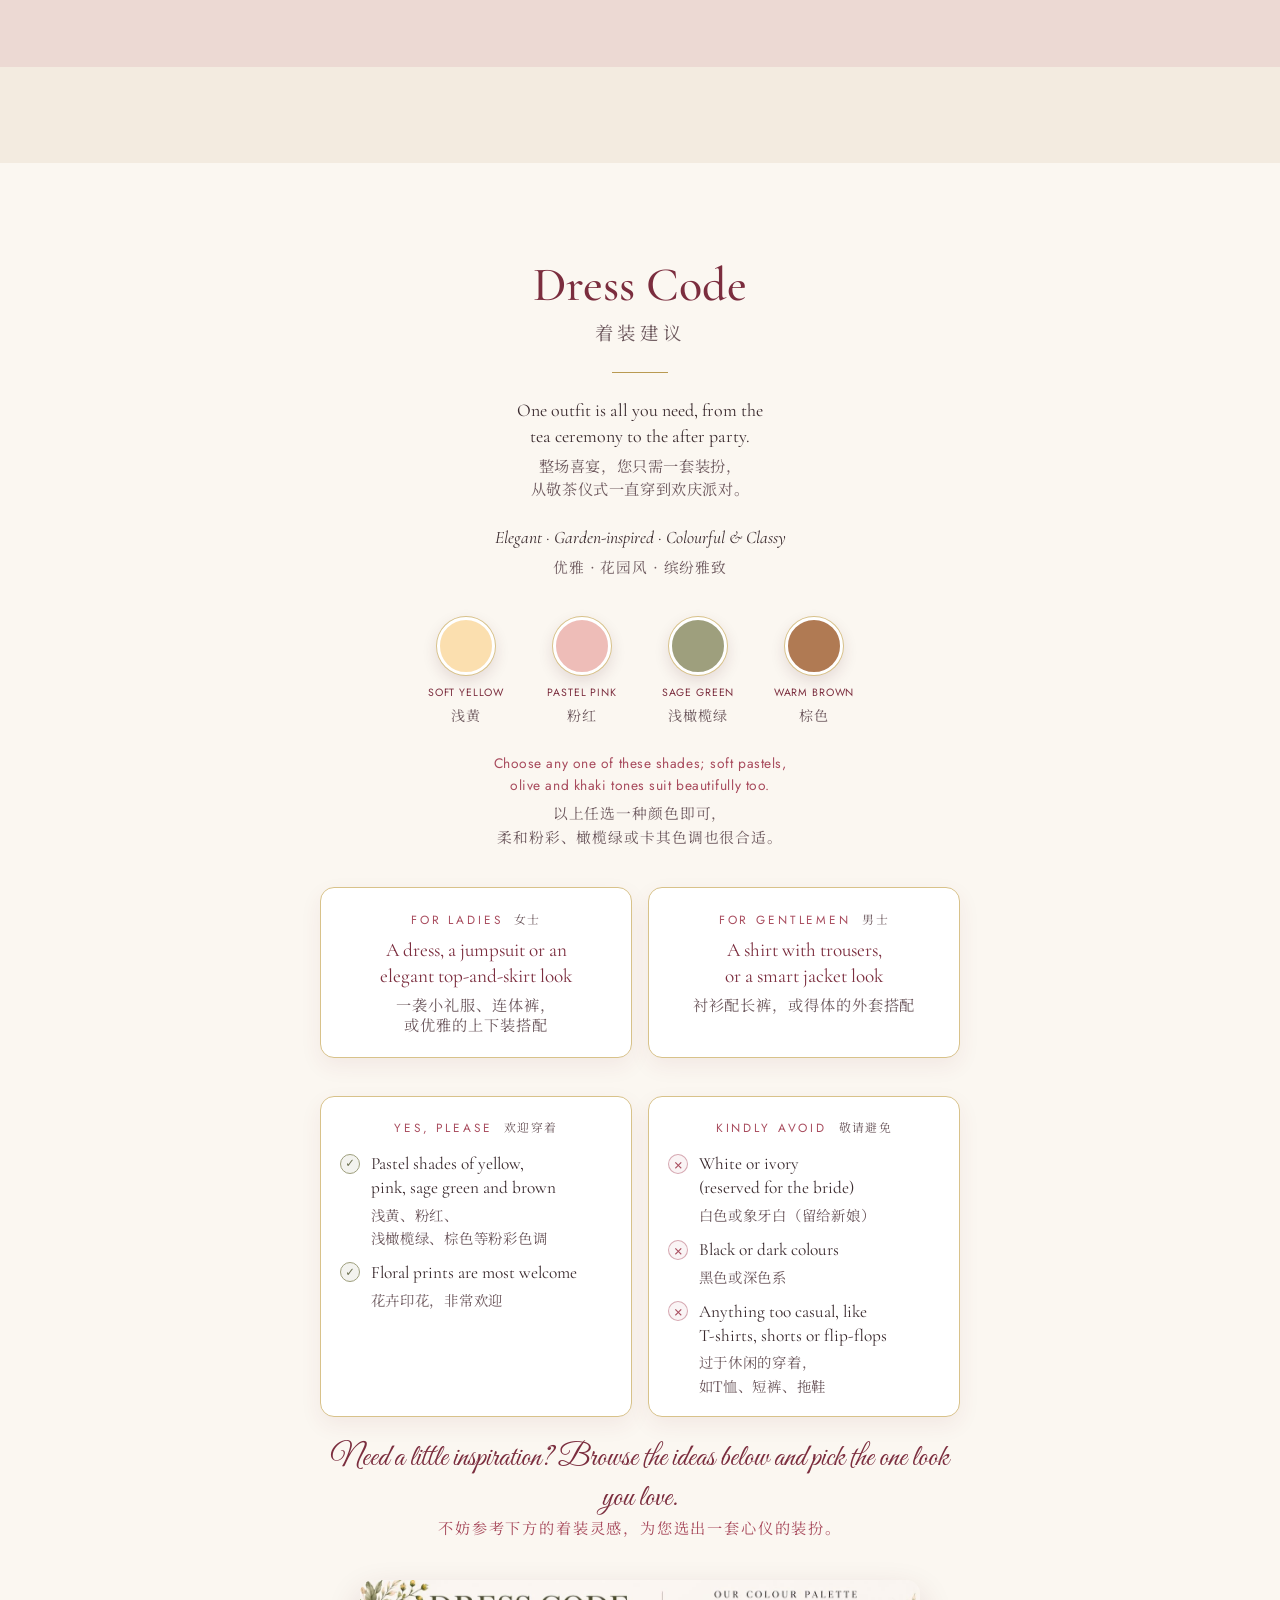
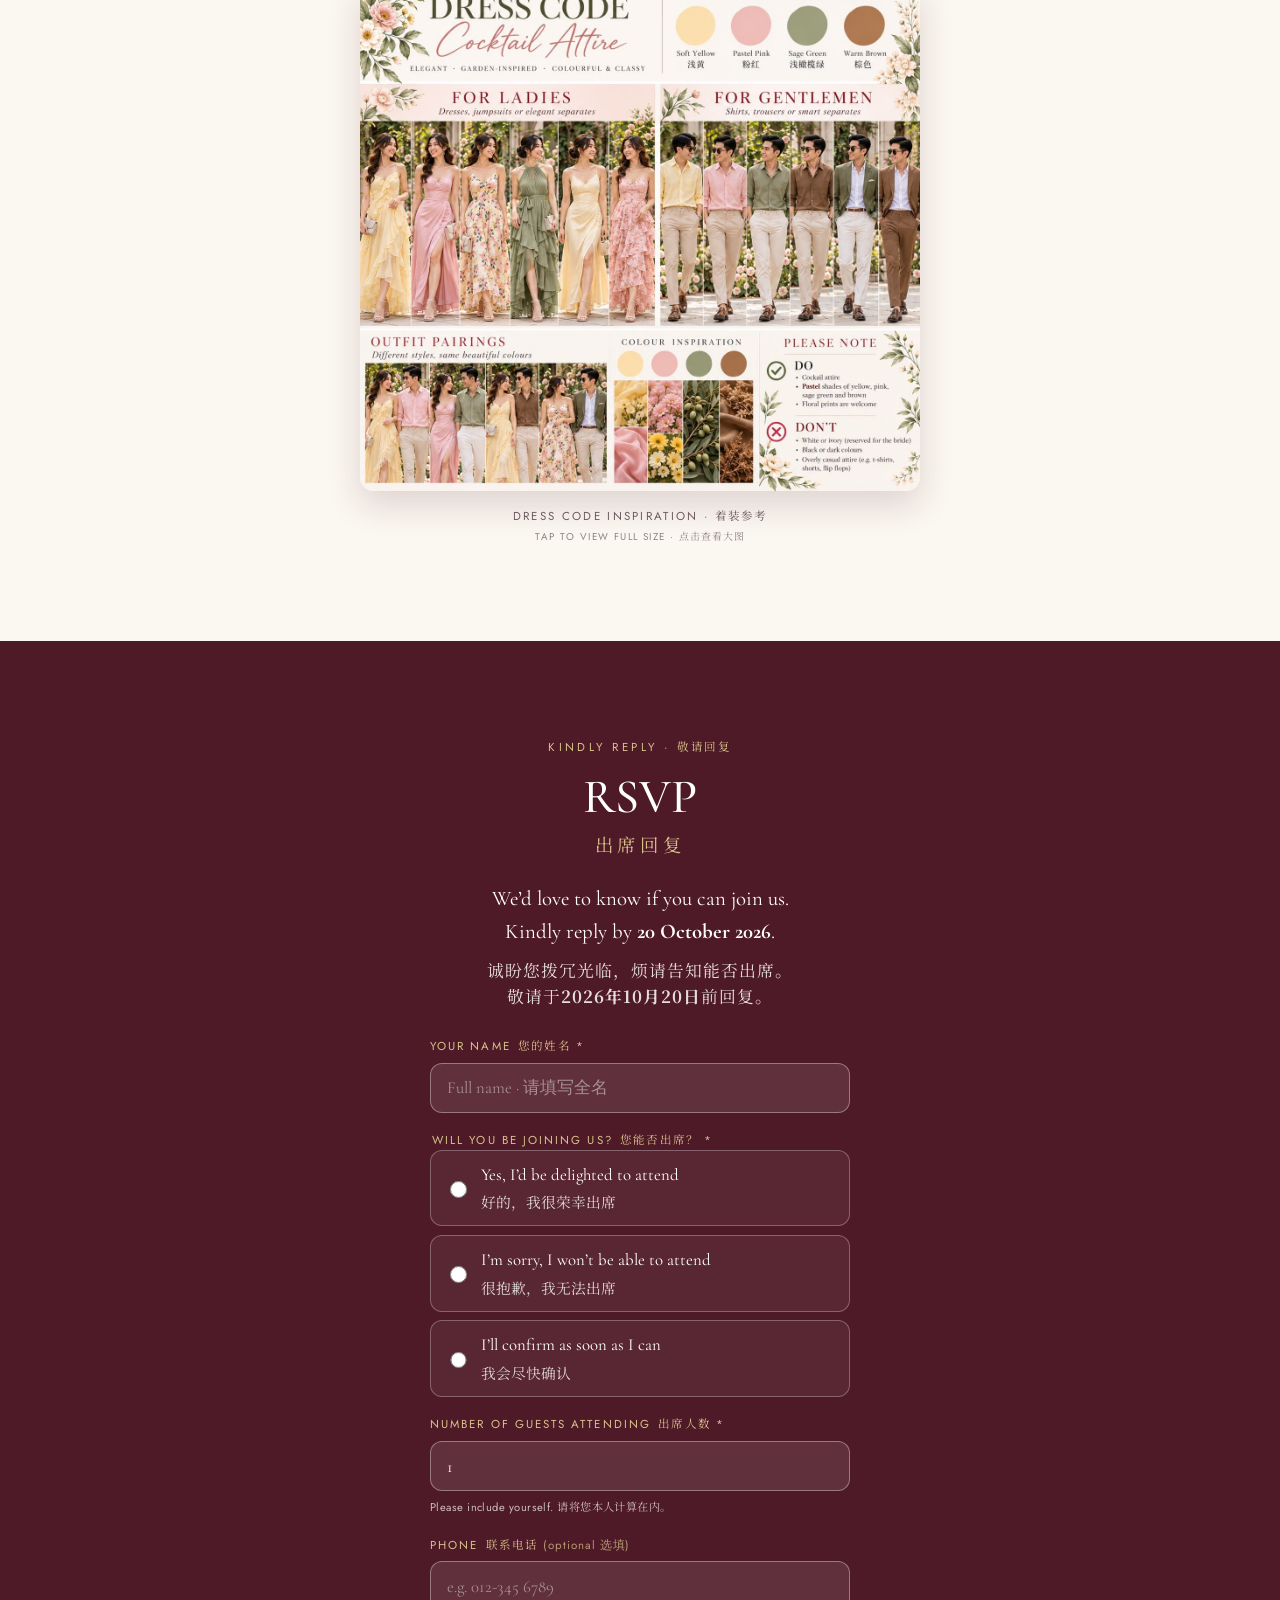
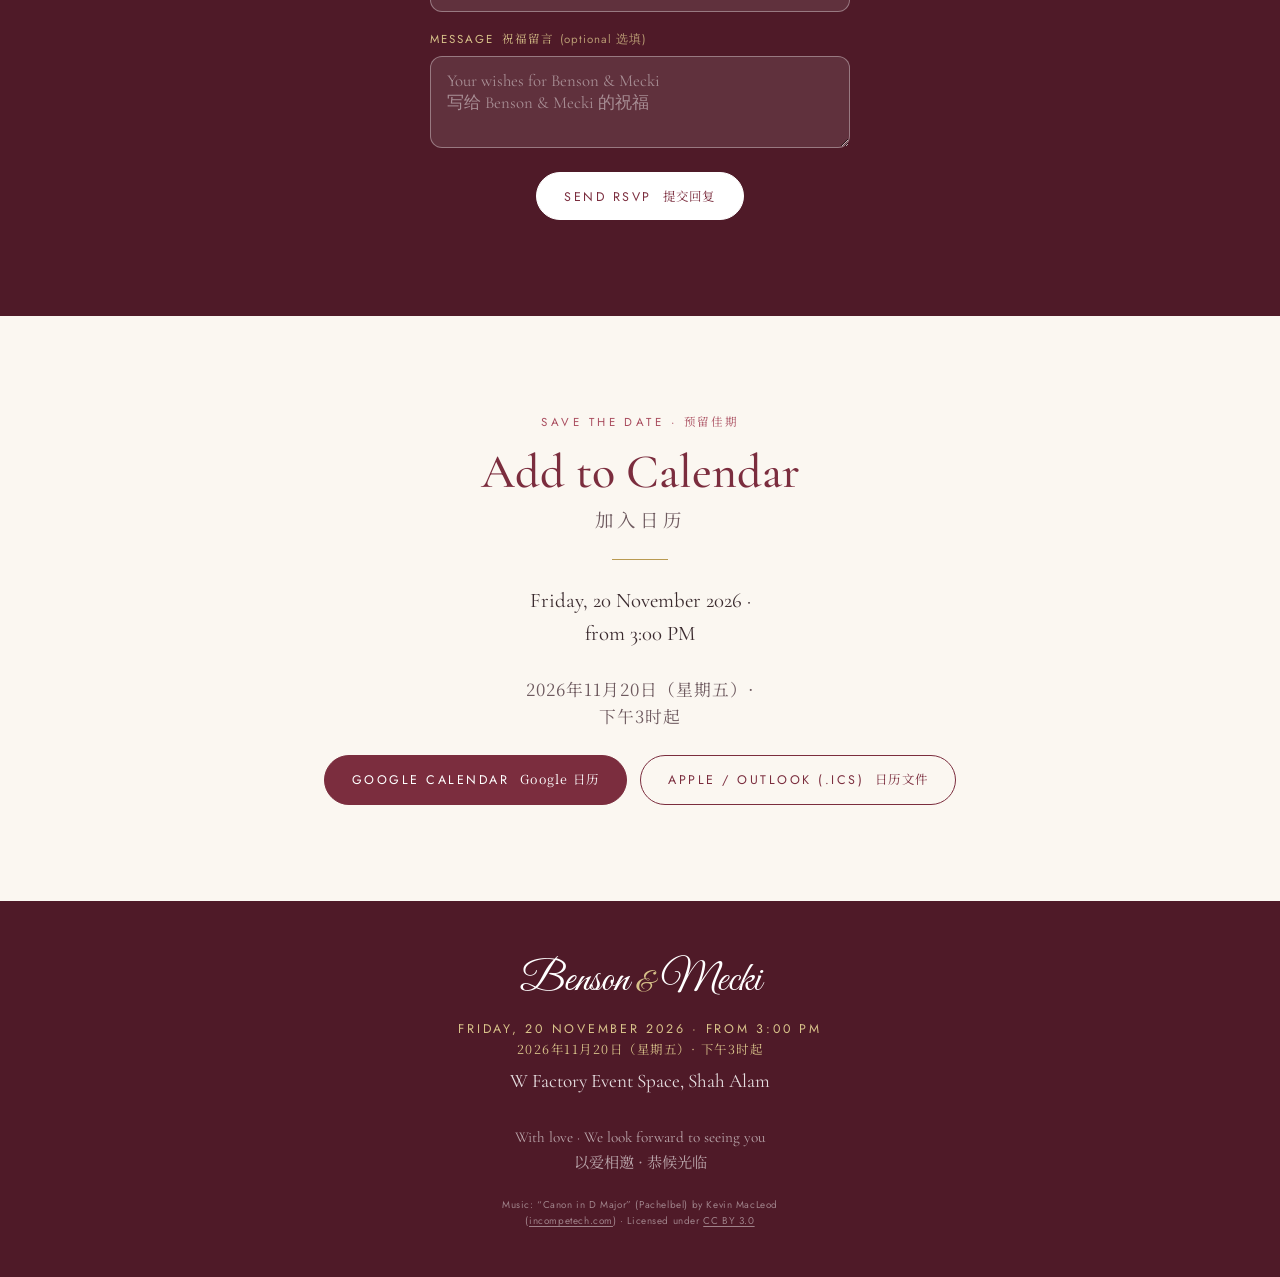
==== commit 7abf4f06: "Dress code: section titled 'Dress Code · 着装建议'; remove 'Cocktail Attire' wording (heading, Yes Pleas" ====
--- a/index.html
+++ b/index.html
@@ -286,9 +286,8 @@
     <!-- 8b. DRESS CODE -->
     <section class="section dresscode" id="dresscode" aria-labelledby="dresscodeTitle">
       <div class="section__inner">
-        <p class="eyebrow reveal">Dress Code · <span lang="zh-Hans">着装建议</span></p>
-        <h2 class="title reveal" id="dresscodeTitle">Cocktail Attire</h2>
-        <p class="title-cn reveal" lang="zh-Hans">鸡尾酒会着装</p>
+        <h2 class="title reveal" id="dresscodeTitle">Dress Code</h2>
+        <p class="title-cn reveal" lang="zh-Hans">着装建议</p>
         <span class="rule reveal" aria-hidden="true"></span>
         <p class="dc__one reveal">One outfit is all you need, from the tea ceremony to the after party.<br /><span lang="zh-Hans"><span class="ph">整场喜宴，</span><wbr /><span class="ph">您只需一套装扮，</span><wbr /><span class="ph">从敬茶仪式一直穿到欢庆派对。</span></span></p>
         <p class="dc__tagline reveal"><span class="dc__nw">Elegant ·</span> <span class="dc__nw">Garden-inspired ·</span> <span class="dc__nw">Colourful &amp; Classy</span><br /><span lang="zh-Hans">优雅 · 花园风 · 缤纷雅致</span></p>
@@ -318,7 +317,6 @@
           <div class="dc__list dc__list--do">
             <h3 class="dc__who">Yes, Please <span lang="zh-Hans">欢迎穿着</span></h3>
             <ul>
-              <li>Cocktail attire<span class="dc__li-cn" lang="zh-Hans">鸡尾酒会着装</span></li>
               <li>Pastel shades of yellow, pink, <span class="dc__nw">sage green</span> and brown<span class="dc__li-cn" lang="zh-Hans"><span class="ph">浅黄、粉红、</span><span class="ph">浅橄榄绿、棕色</span><span class="ph">等粉彩色调</span></span></li>
               <li>Floral prints are most welcome<span class="dc__li-cn" lang="zh-Hans">花卉印花，非常欢迎</span></li>
             </ul>
@@ -336,7 +334,7 @@
 
         <figure class="dc__figure reveal">
           <a href="assets/dress-code/dress-code-guide-v2.jpg" target="_blank" rel="noopener" aria-label="Open the dress code guide at full size 查看大图">
-            <img src="assets/dress-code/dress-code-guide-v2.jpg" alt="Dress code guide: cocktail attire in soft yellow, pastel pink, sage green and warm brown, with outfit ideas for ladies and gentlemen" loading="lazy" decoding="async" width="1280" height="1170" />
+            <img src="assets/dress-code/dress-code-guide-v2.jpg" alt="Dress code guide: outfits in soft yellow, pastel pink, sage green and warm brown, with outfit ideas for ladies and gentlemen" loading="lazy" decoding="async" width="1280" height="1170" />
           </a>
           <figcaption>Dress code inspiration · <span lang="zh-Hans">着装参考</span><small>Tap to view full size · <span lang="zh-Hans">点击查看大图</span></small></figcaption>
         </figure>
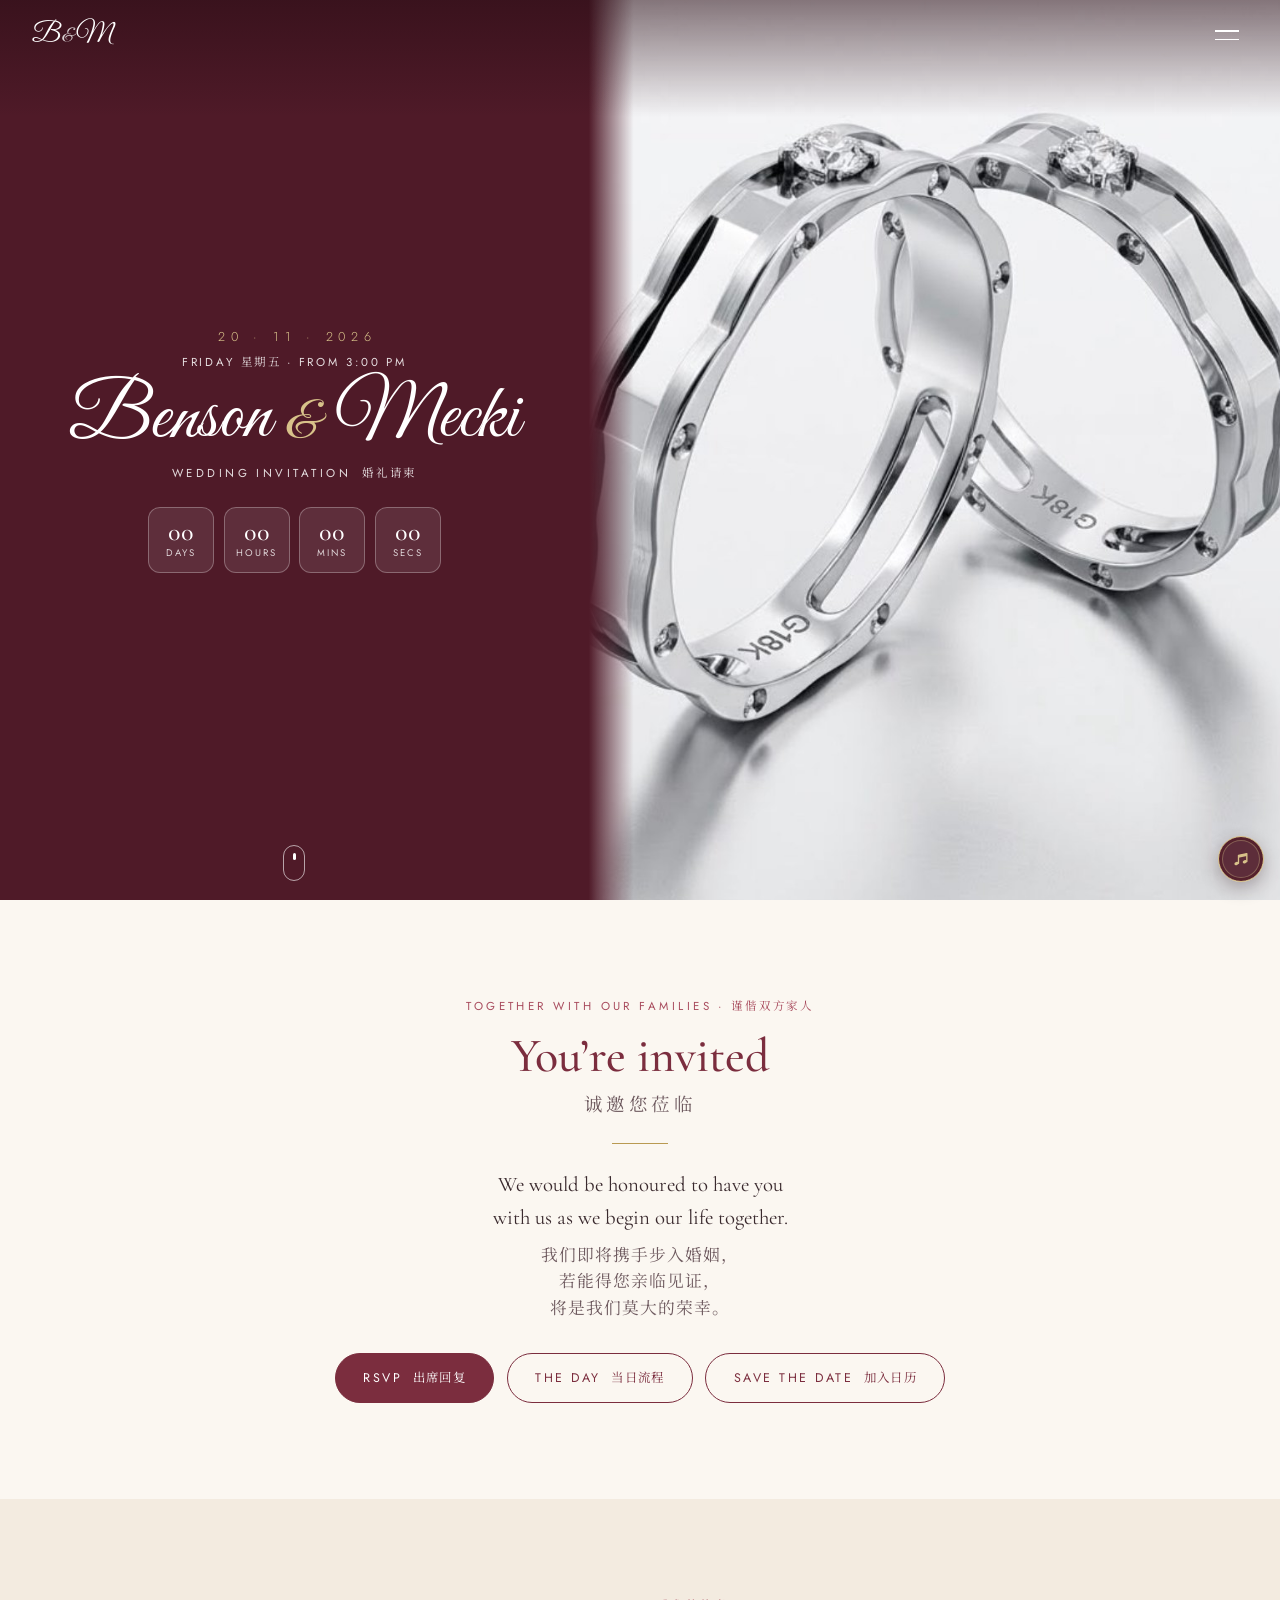
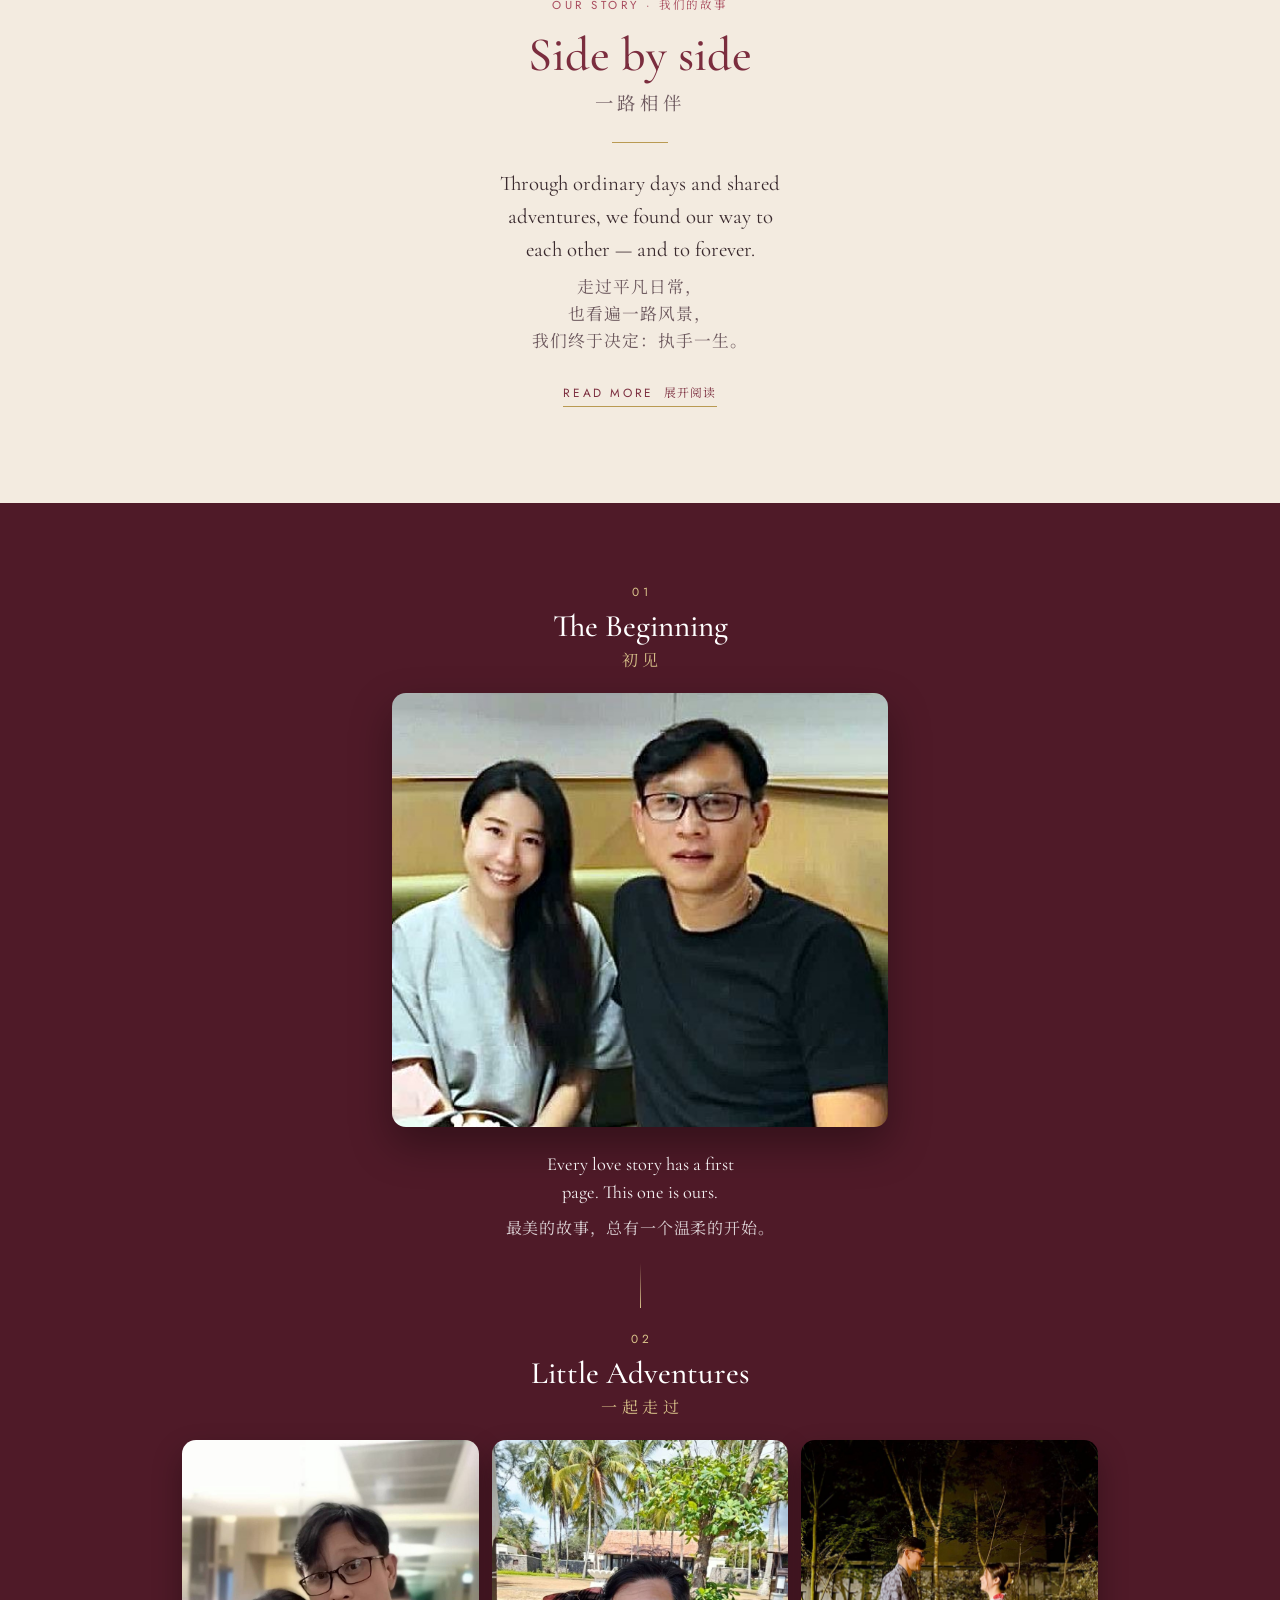
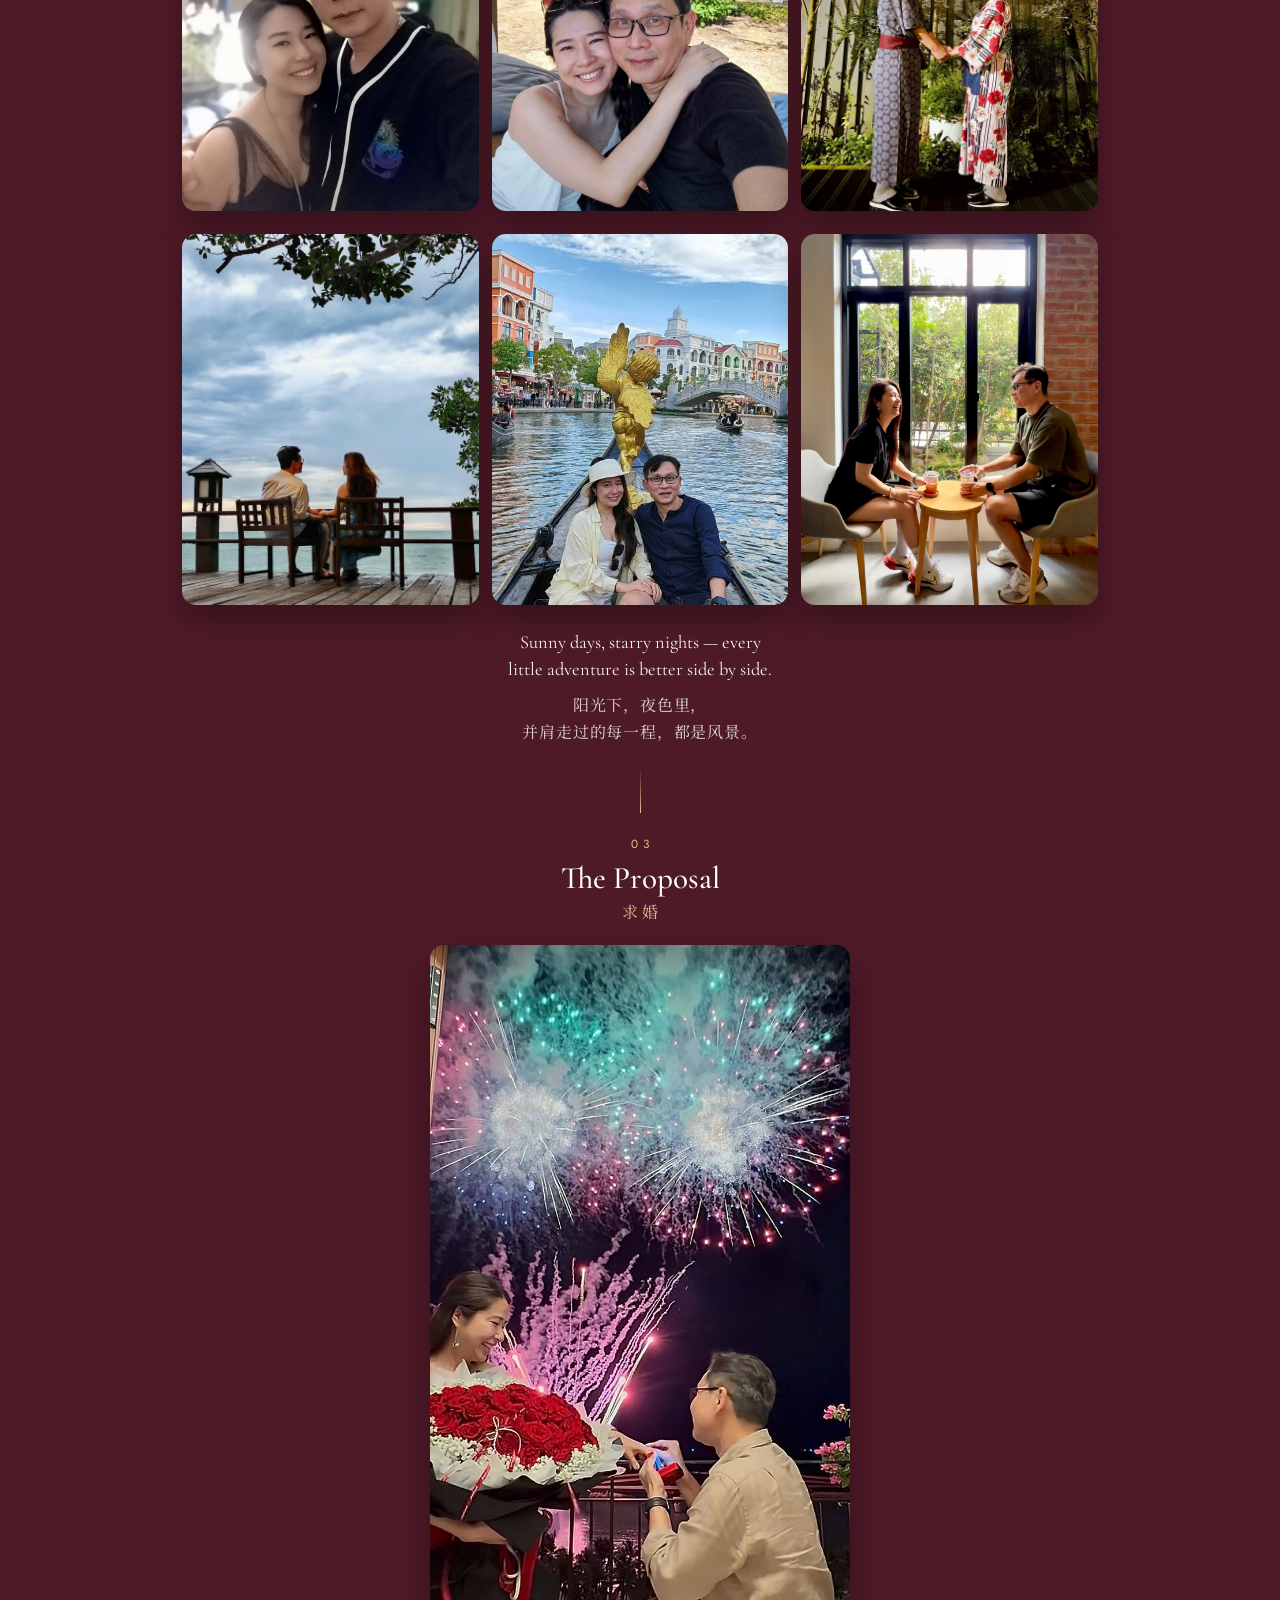
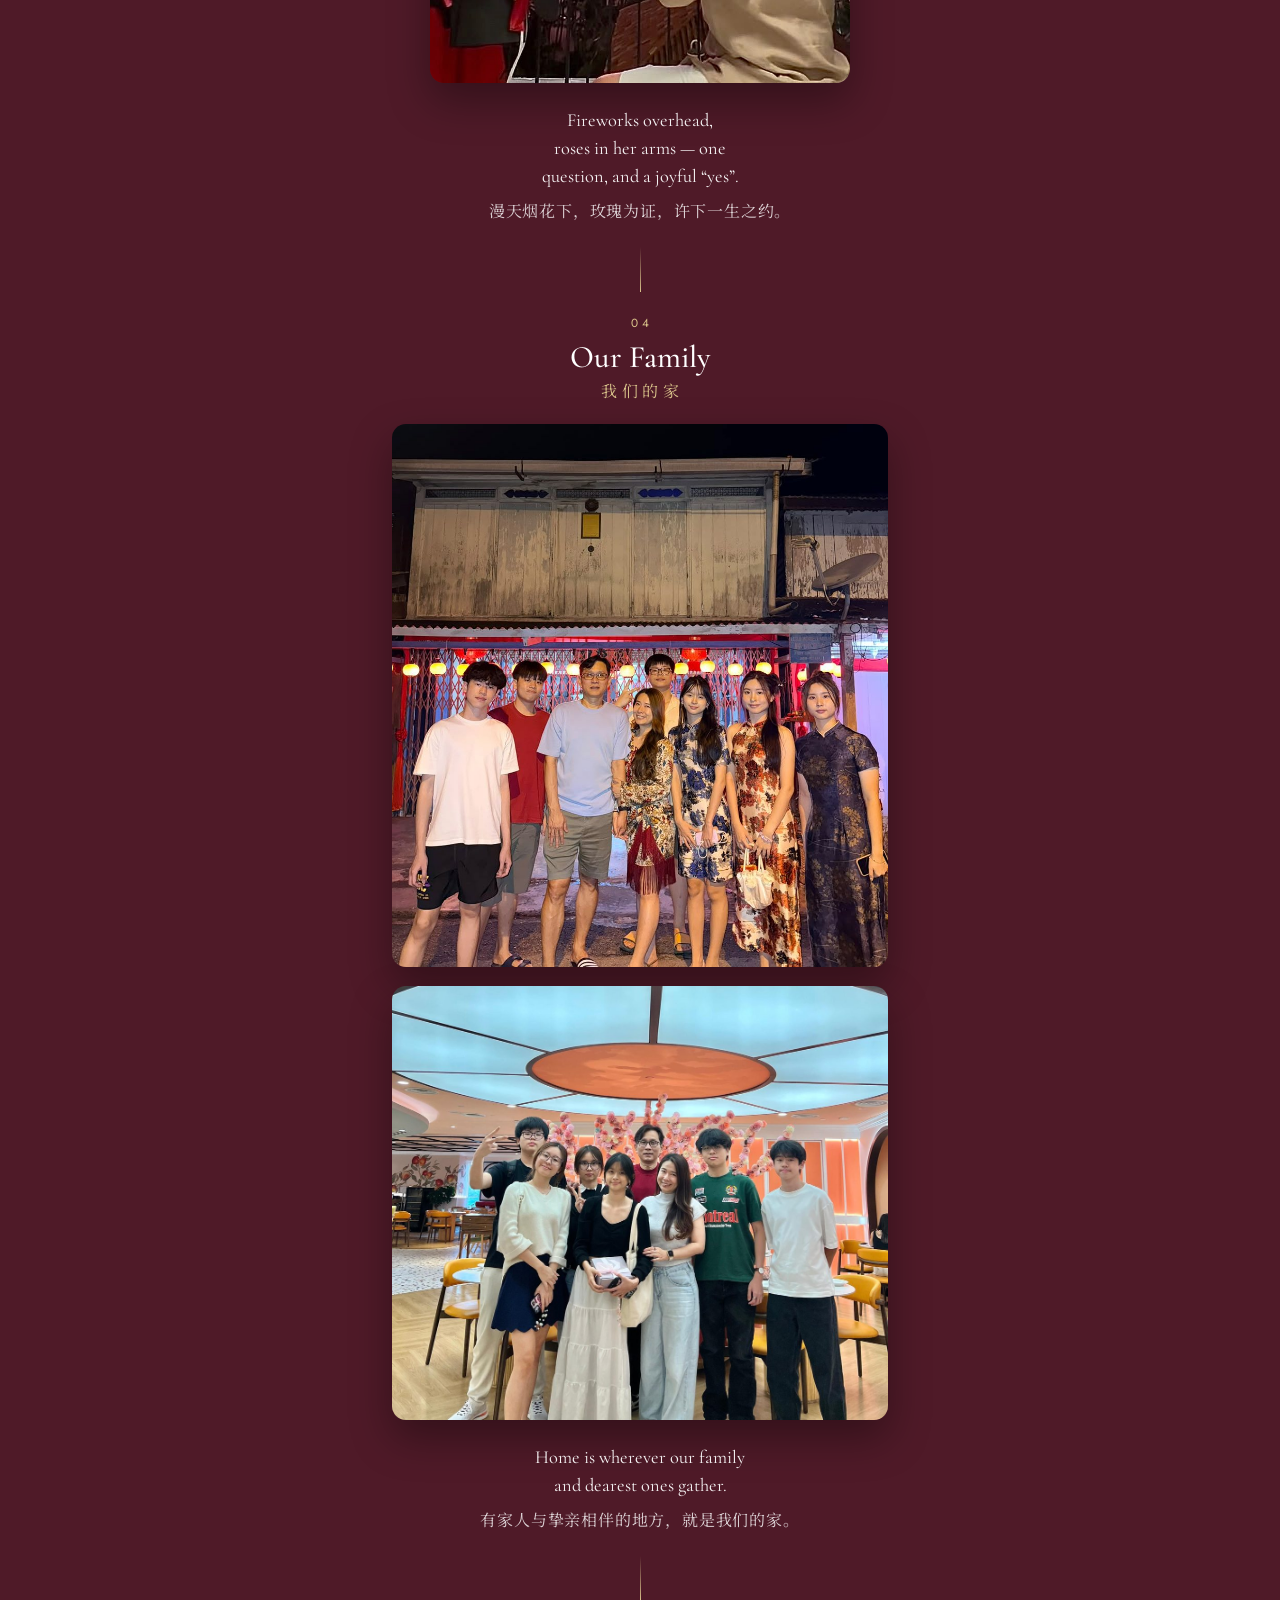
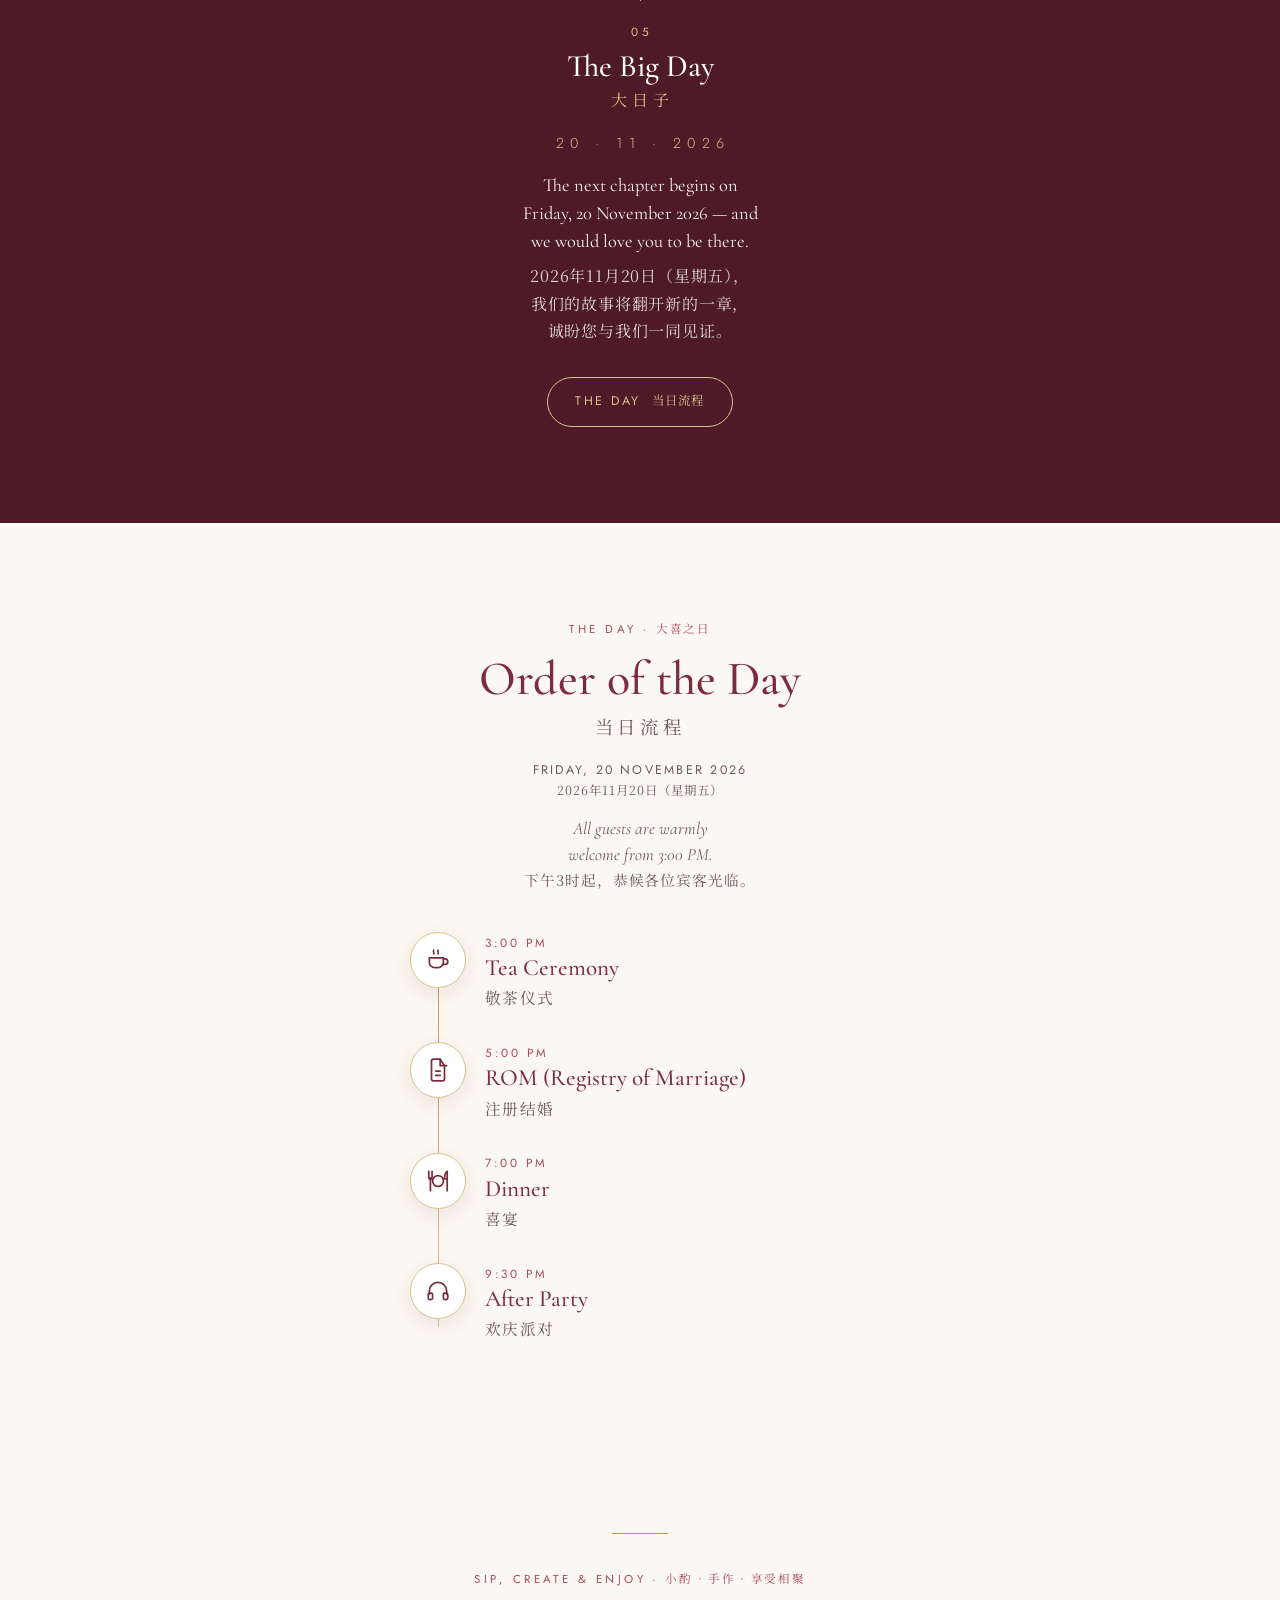
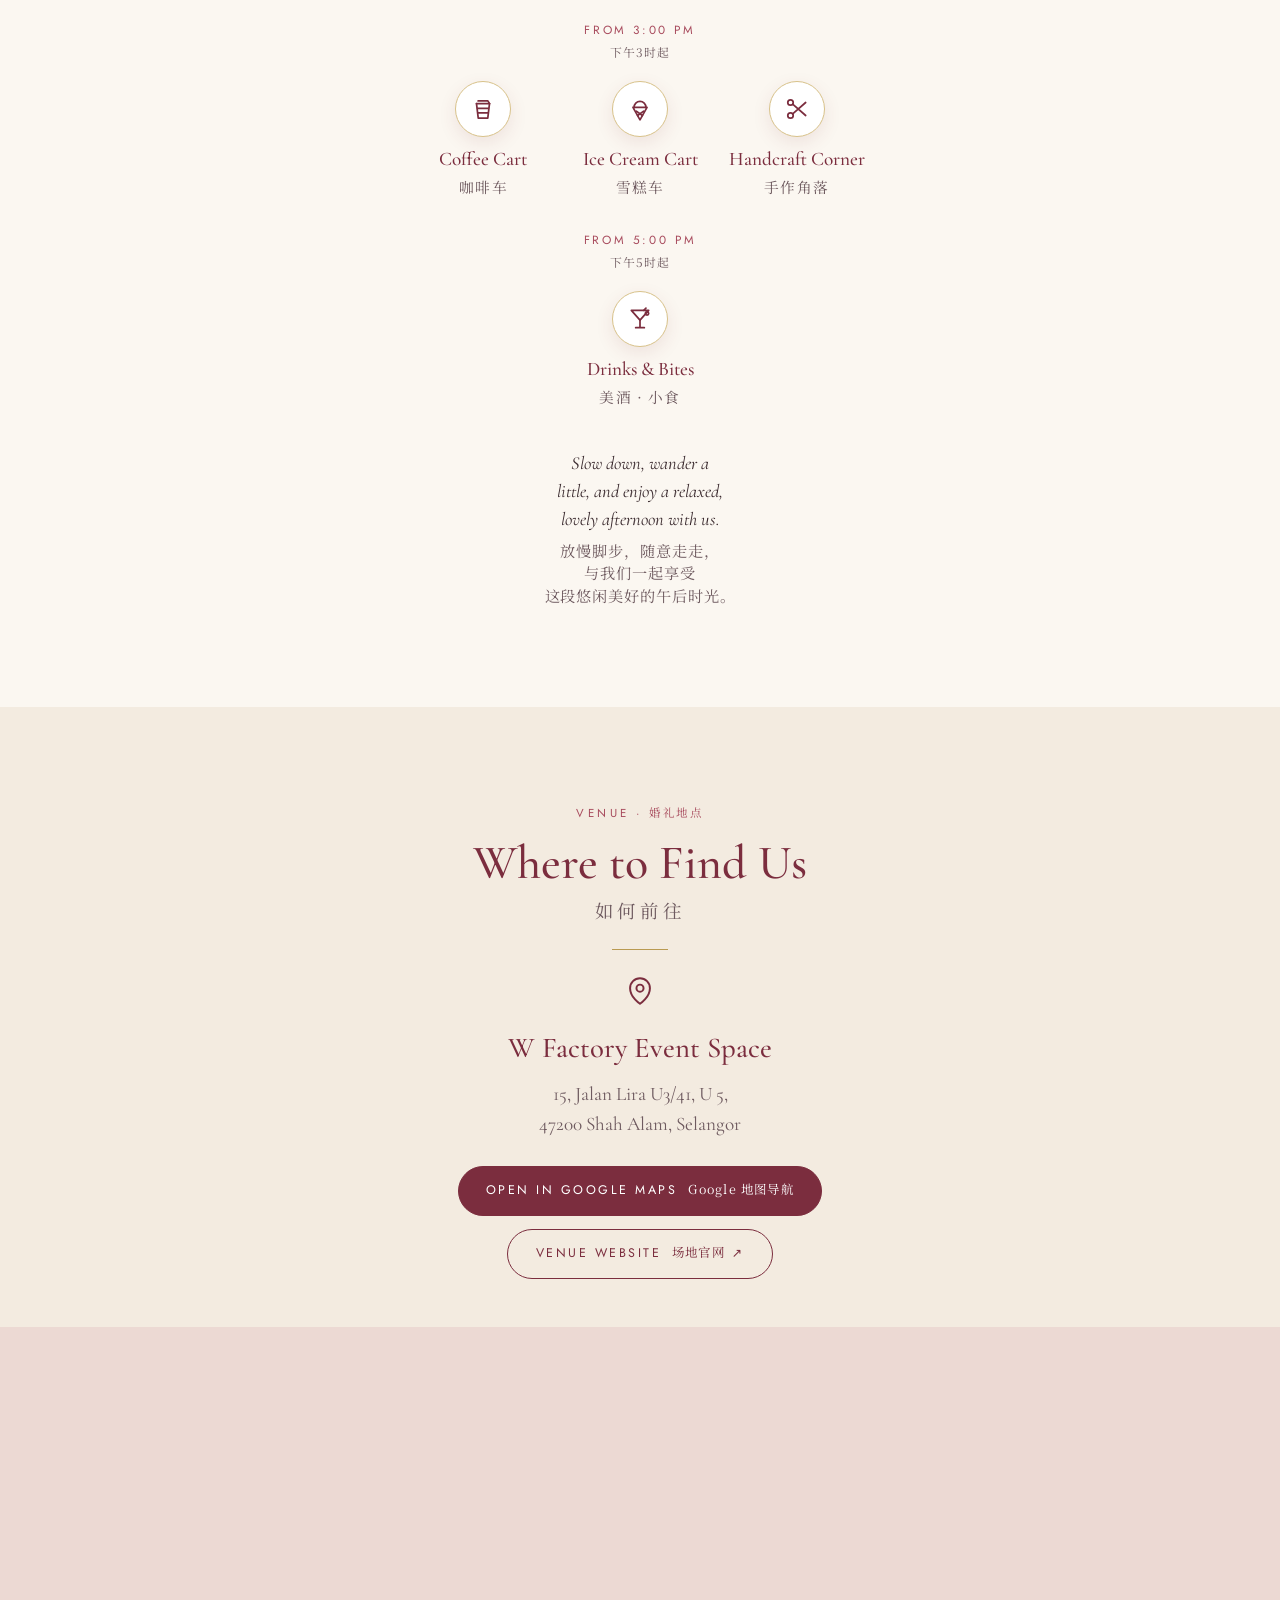
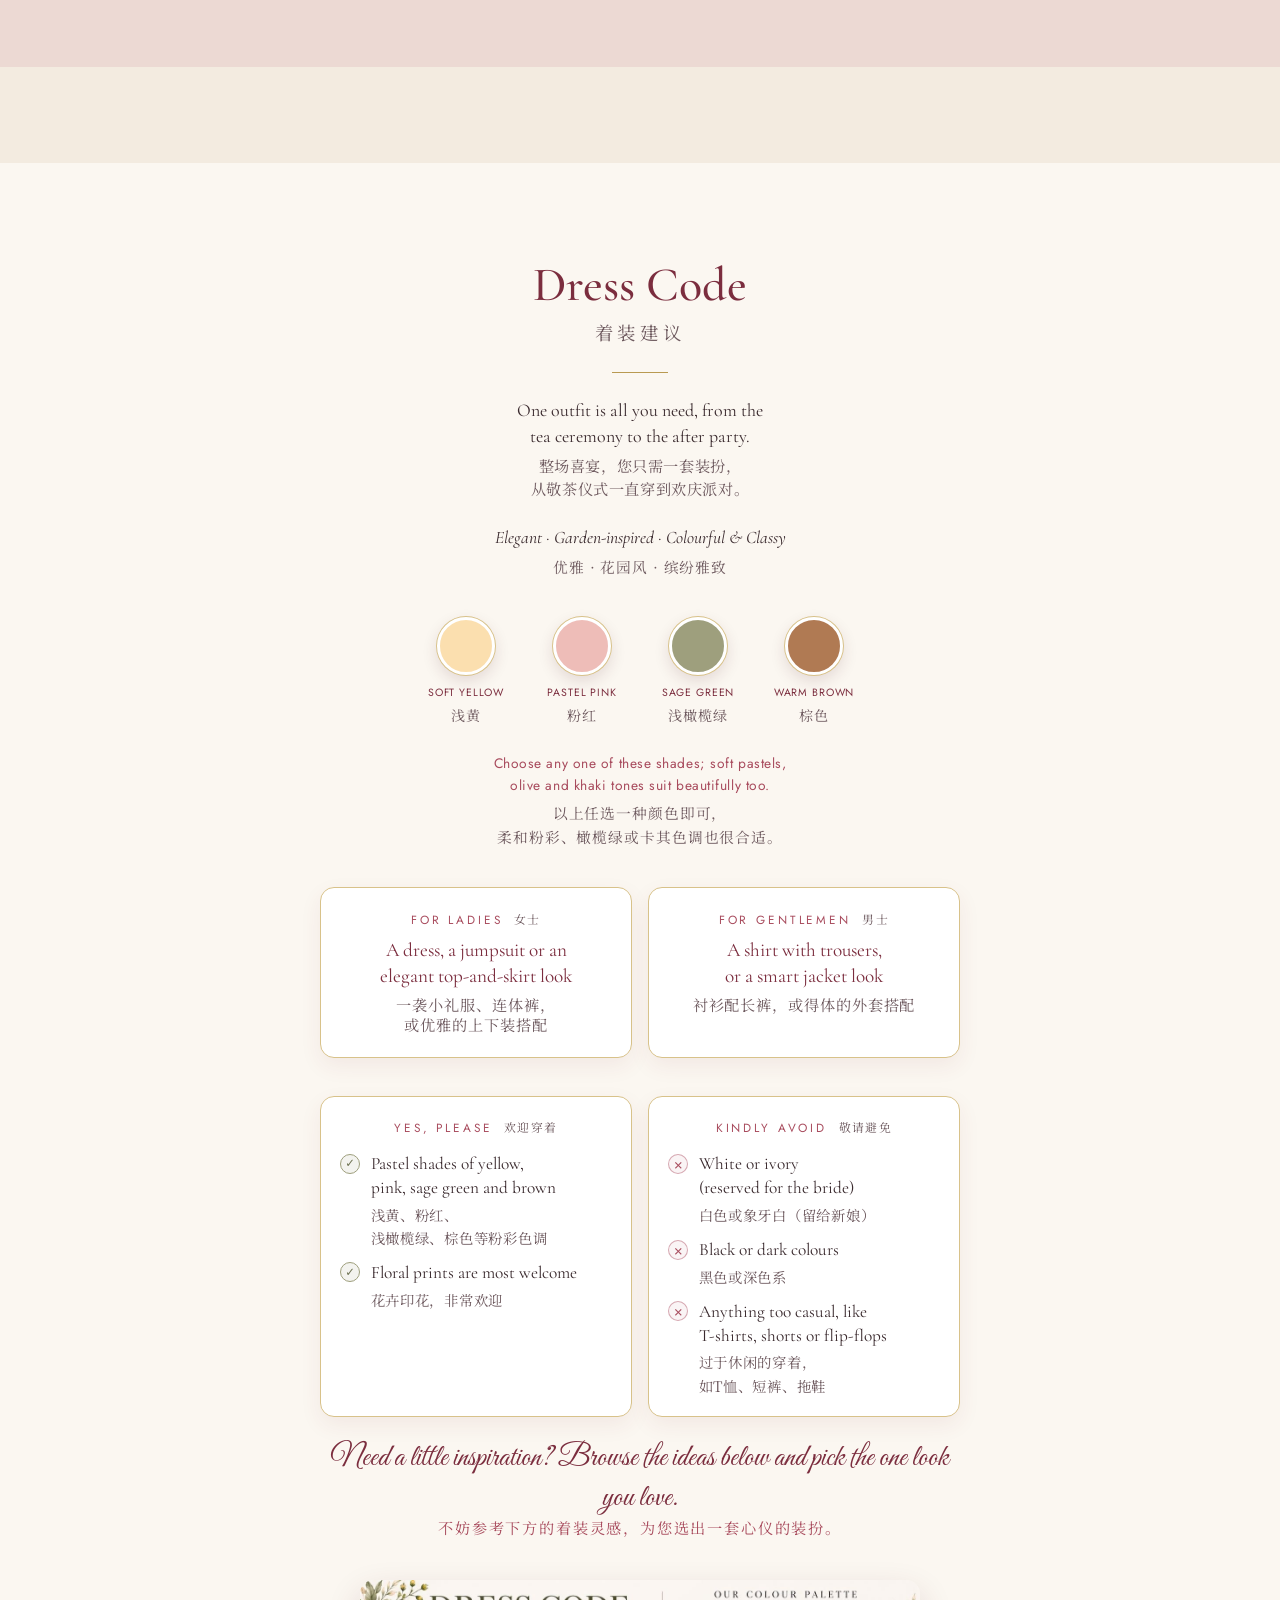
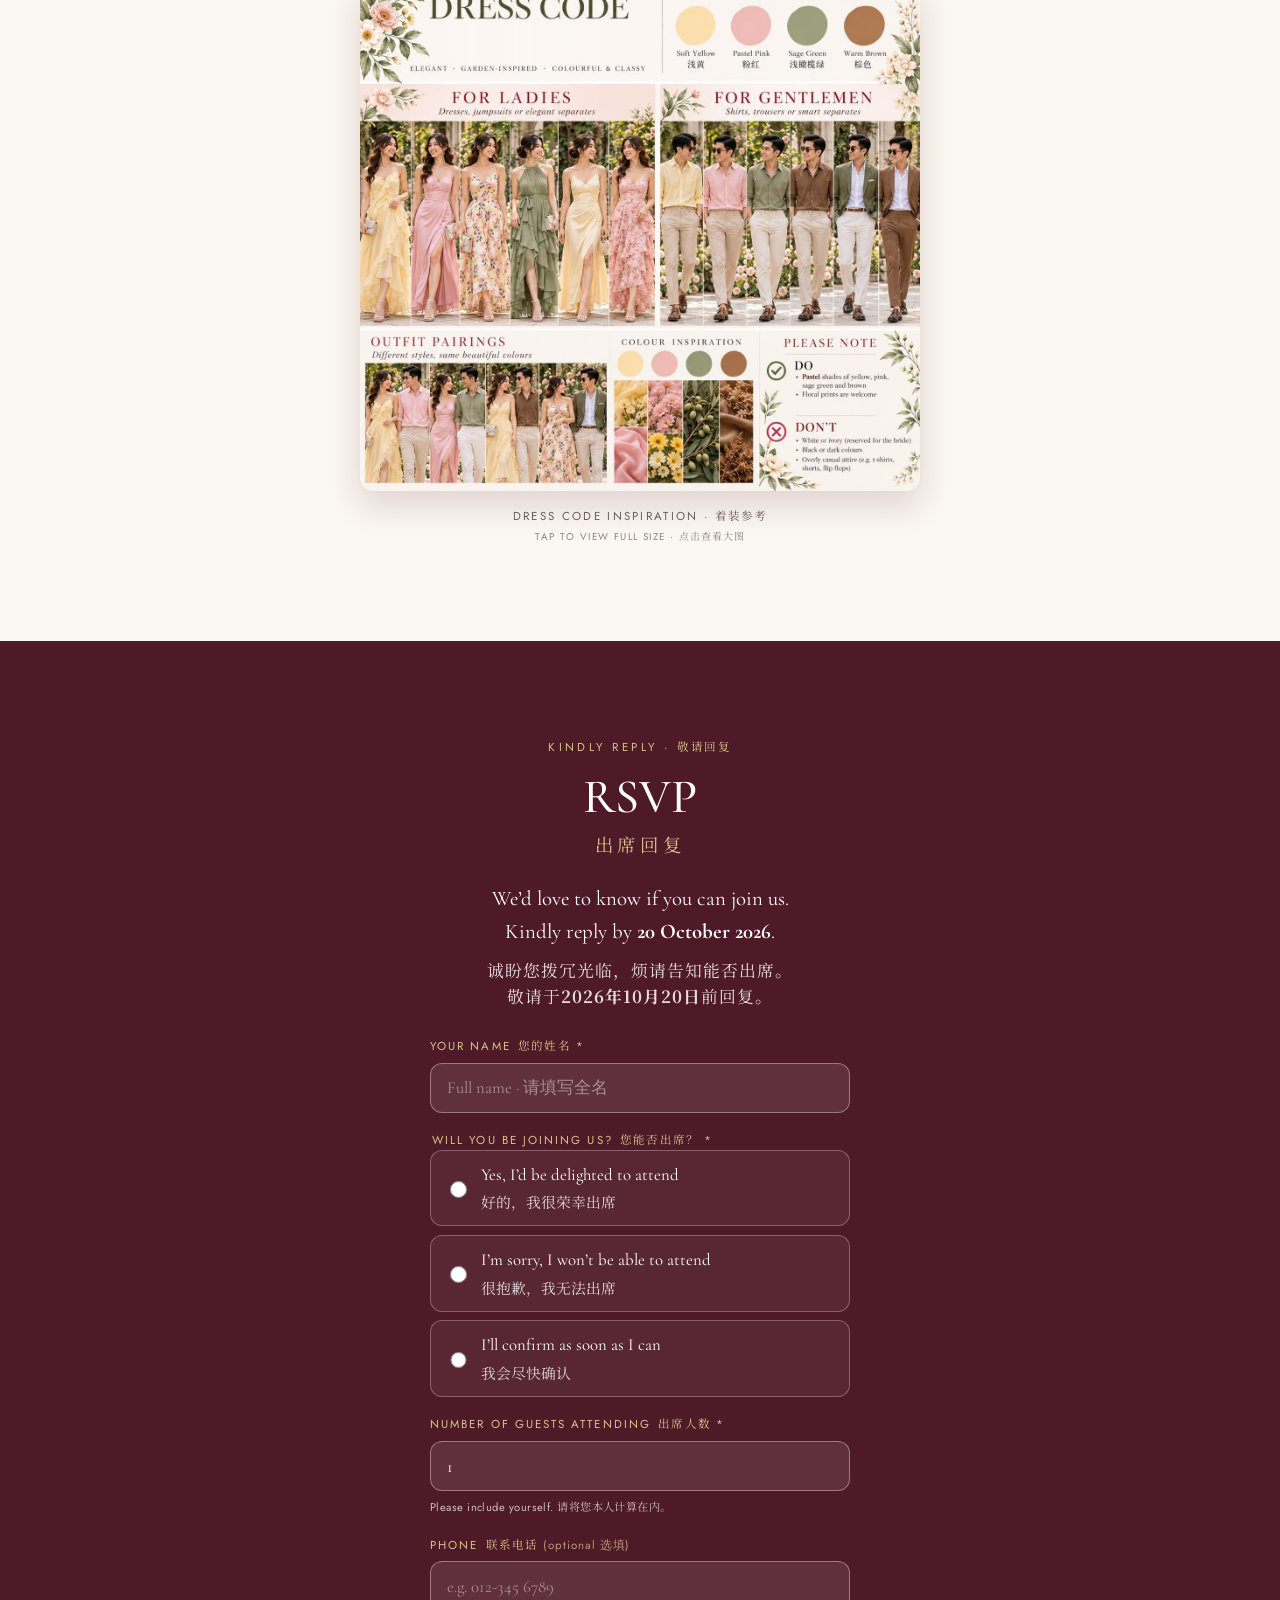
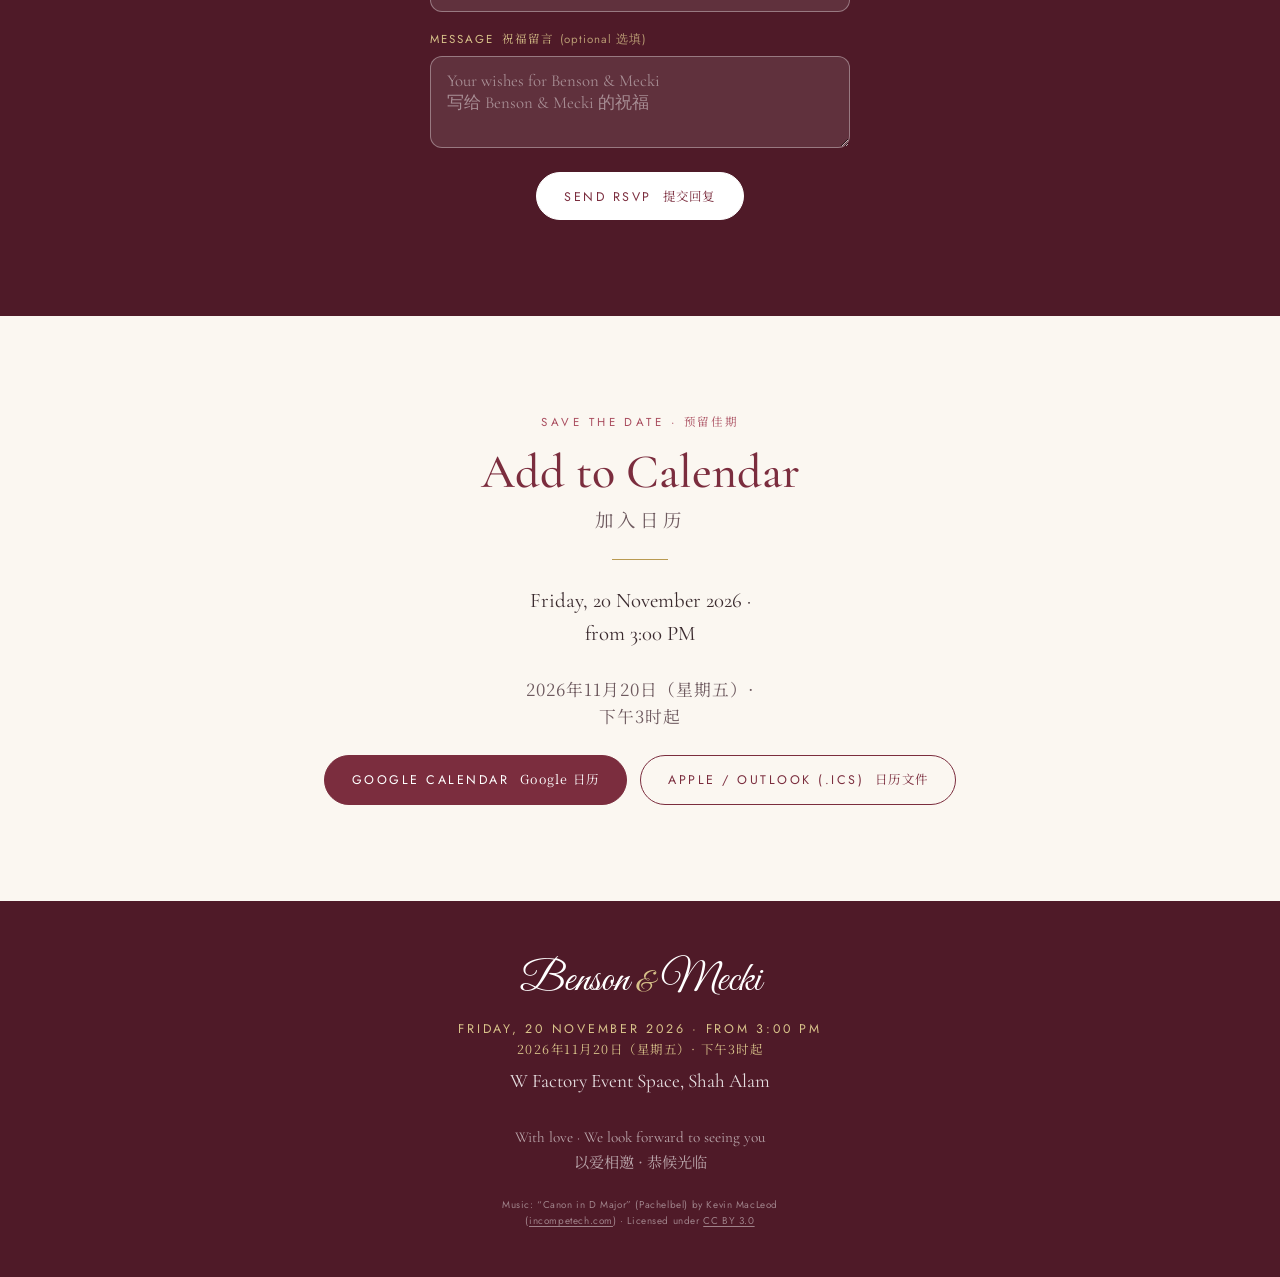
==== commit 27a6819d: "Dress code infographic: remove 'Cocktail Attire' script heading and 'Cocktail attire' DO bullet (bac" ====
--- a/index.html
+++ b/index.html
@@ -333,8 +333,8 @@
         <p class="dc__fun reveal">Need a little inspiration? Browse the ideas below and pick the one look you love. <span lang="zh-Hans"><span class="ph">不妨参考下方的着装灵感，</span><wbr /><span class="ph">为您选出一套心仪的装扮。</span></span></p>
 
         <figure class="dc__figure reveal">
-          <a href="assets/dress-code/dress-code-guide-v2.jpg" target="_blank" rel="noopener" aria-label="Open the dress code guide at full size 查看大图">
-            <img src="assets/dress-code/dress-code-guide-v2.jpg" alt="Dress code guide: outfits in soft yellow, pastel pink, sage green and warm brown, with outfit ideas for ladies and gentlemen" loading="lazy" decoding="async" width="1280" height="1170" />
+          <a href="assets/dress-code/dress-code-guide-v3.jpg" target="_blank" rel="noopener" aria-label="Open the dress code guide at full size 查看大图">
+            <img src="assets/dress-code/dress-code-guide-v3.jpg" alt="Dress code guide: outfits in soft yellow, pastel pink, sage green and warm brown, with outfit ideas for ladies and gentlemen" loading="lazy" decoding="async" width="1280" height="1170" />
           </a>
           <figcaption>Dress code inspiration · <span lang="zh-Hans">着装参考</span><small>Tap to view full size · <span lang="zh-Hans">点击查看大图</span></small></figcaption>
         </figure>
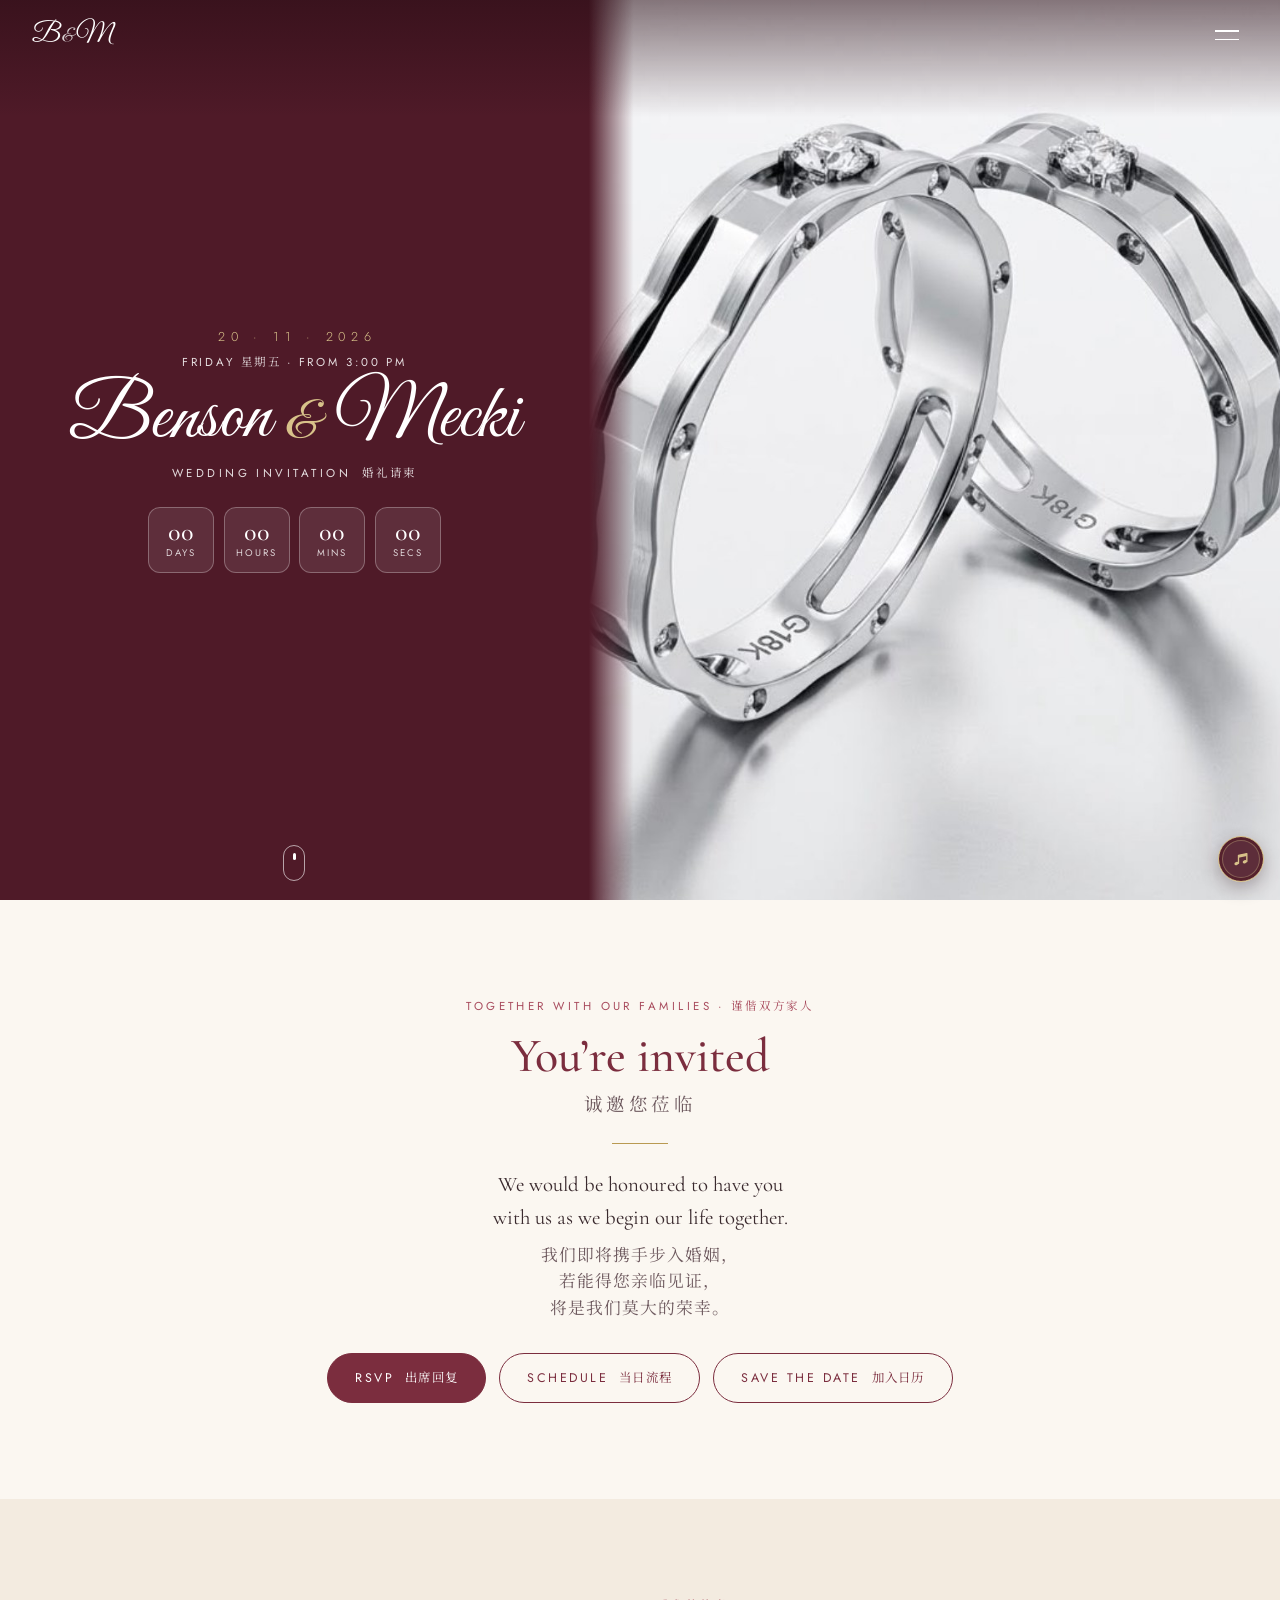
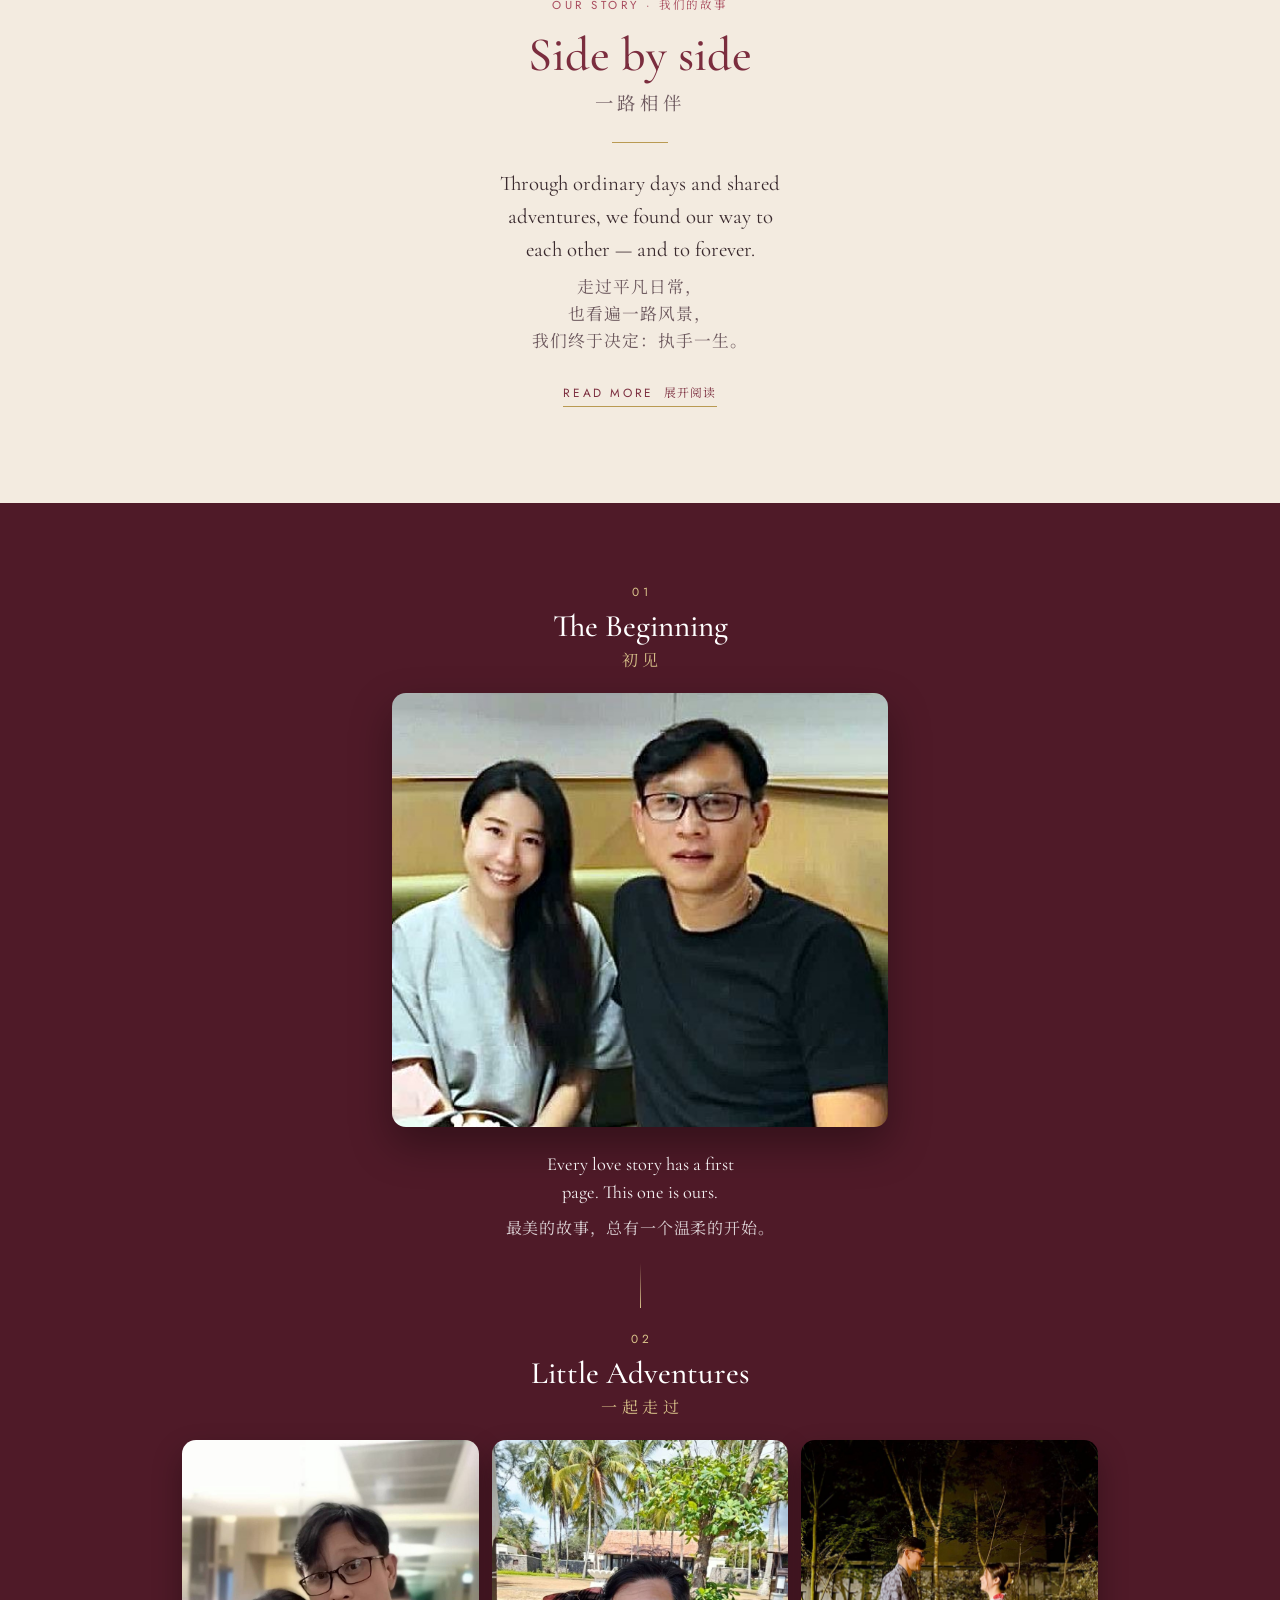
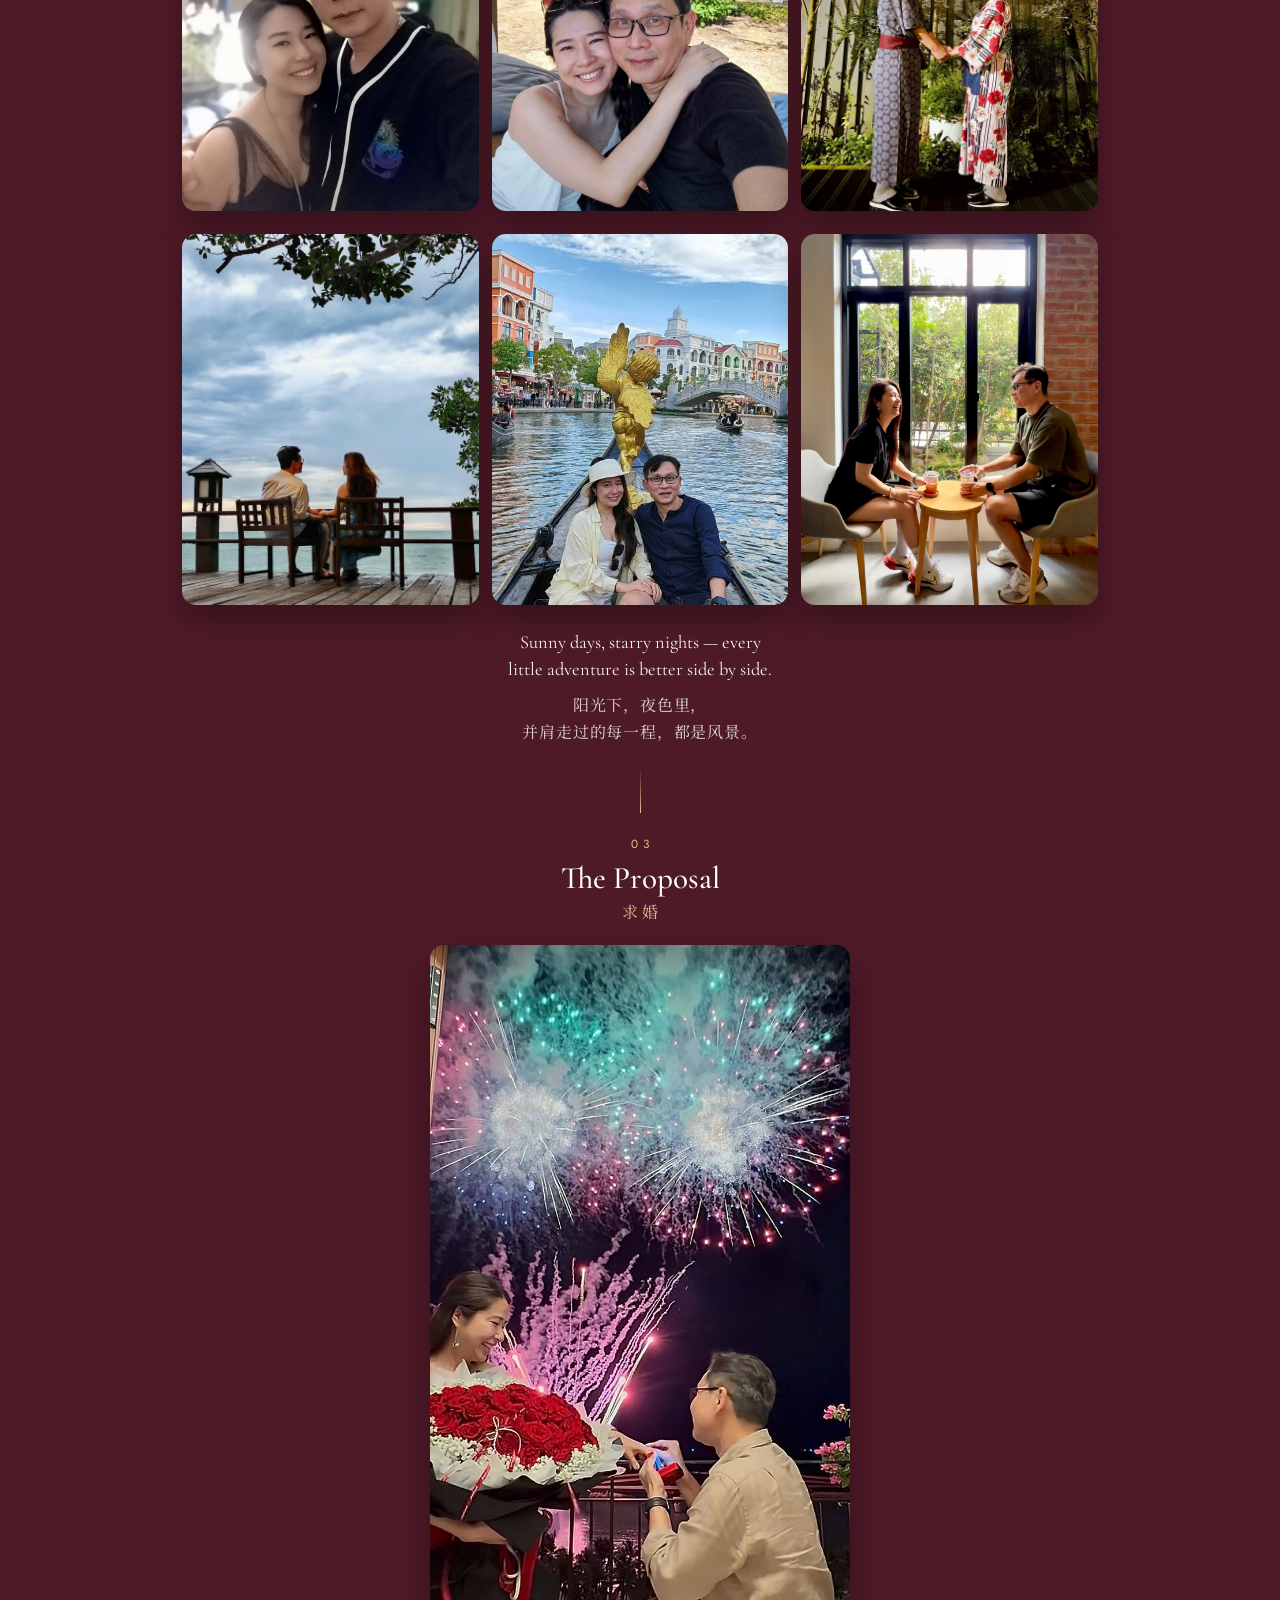
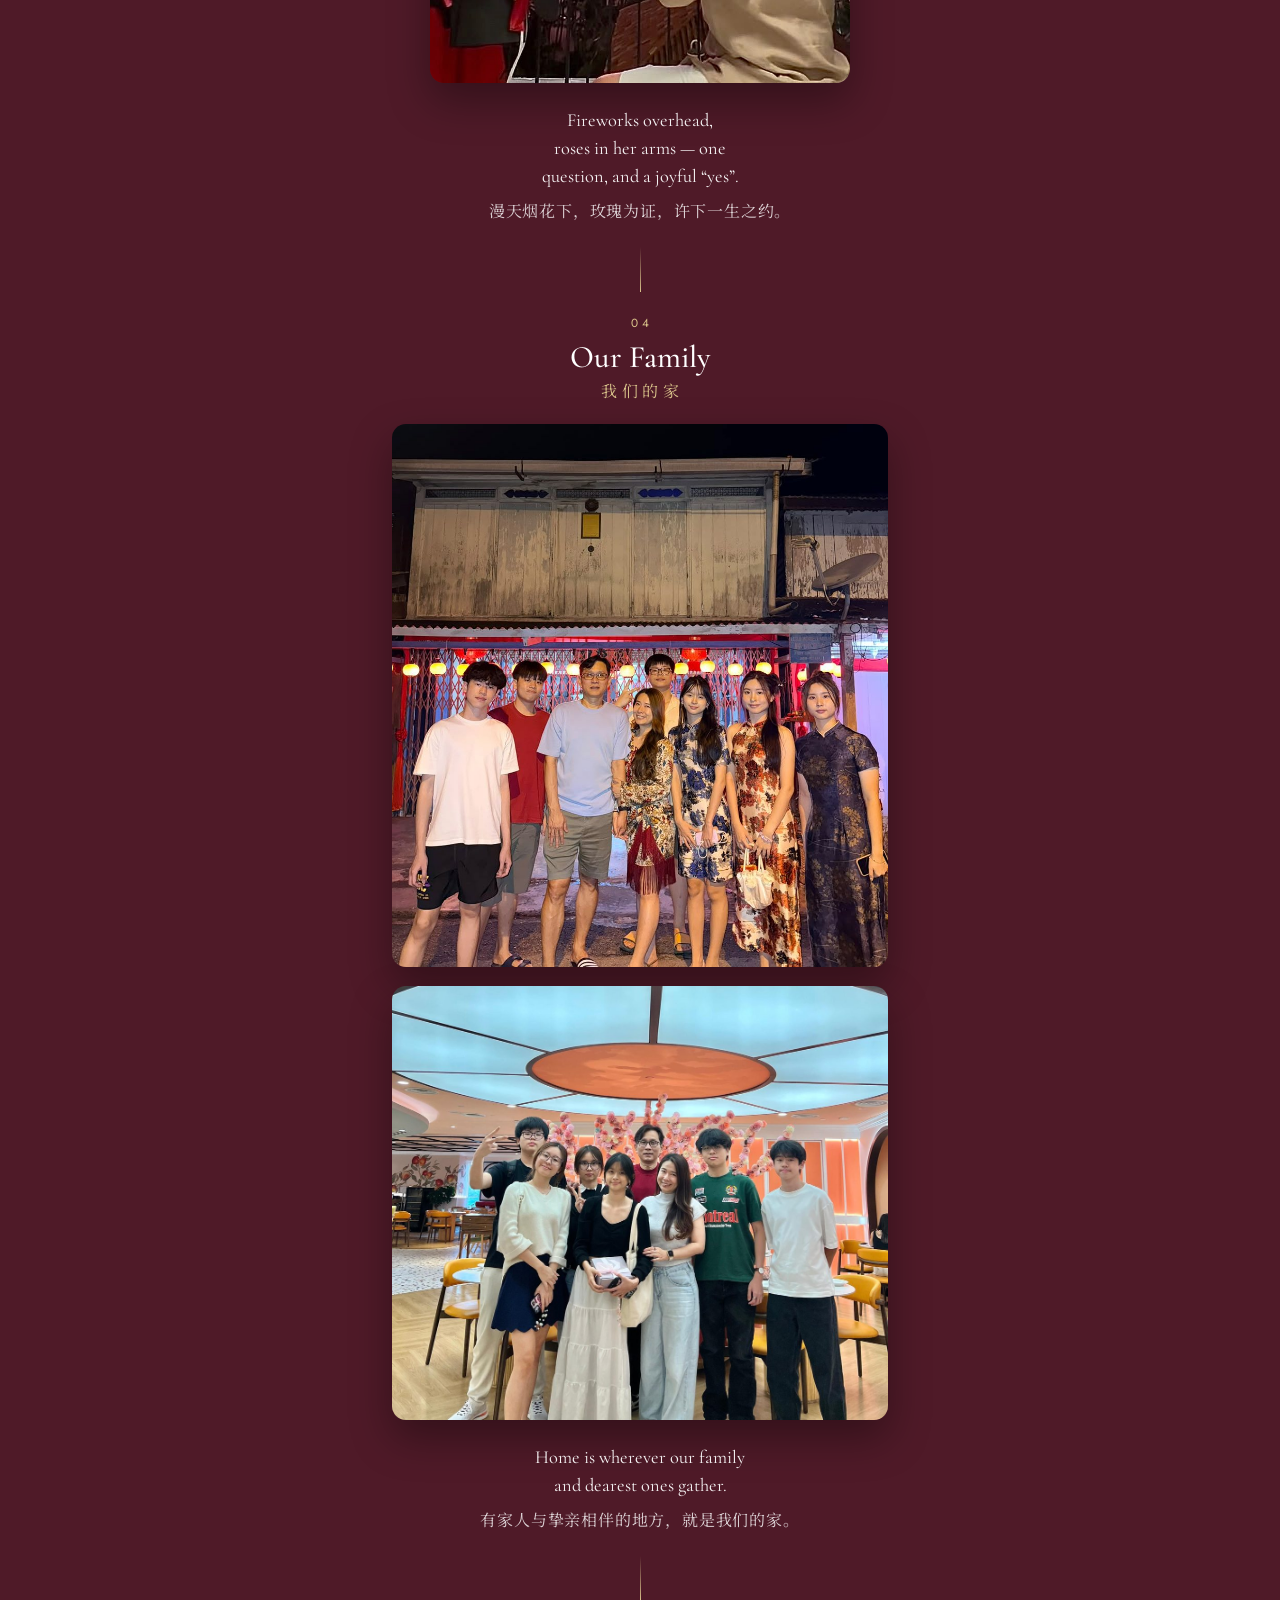
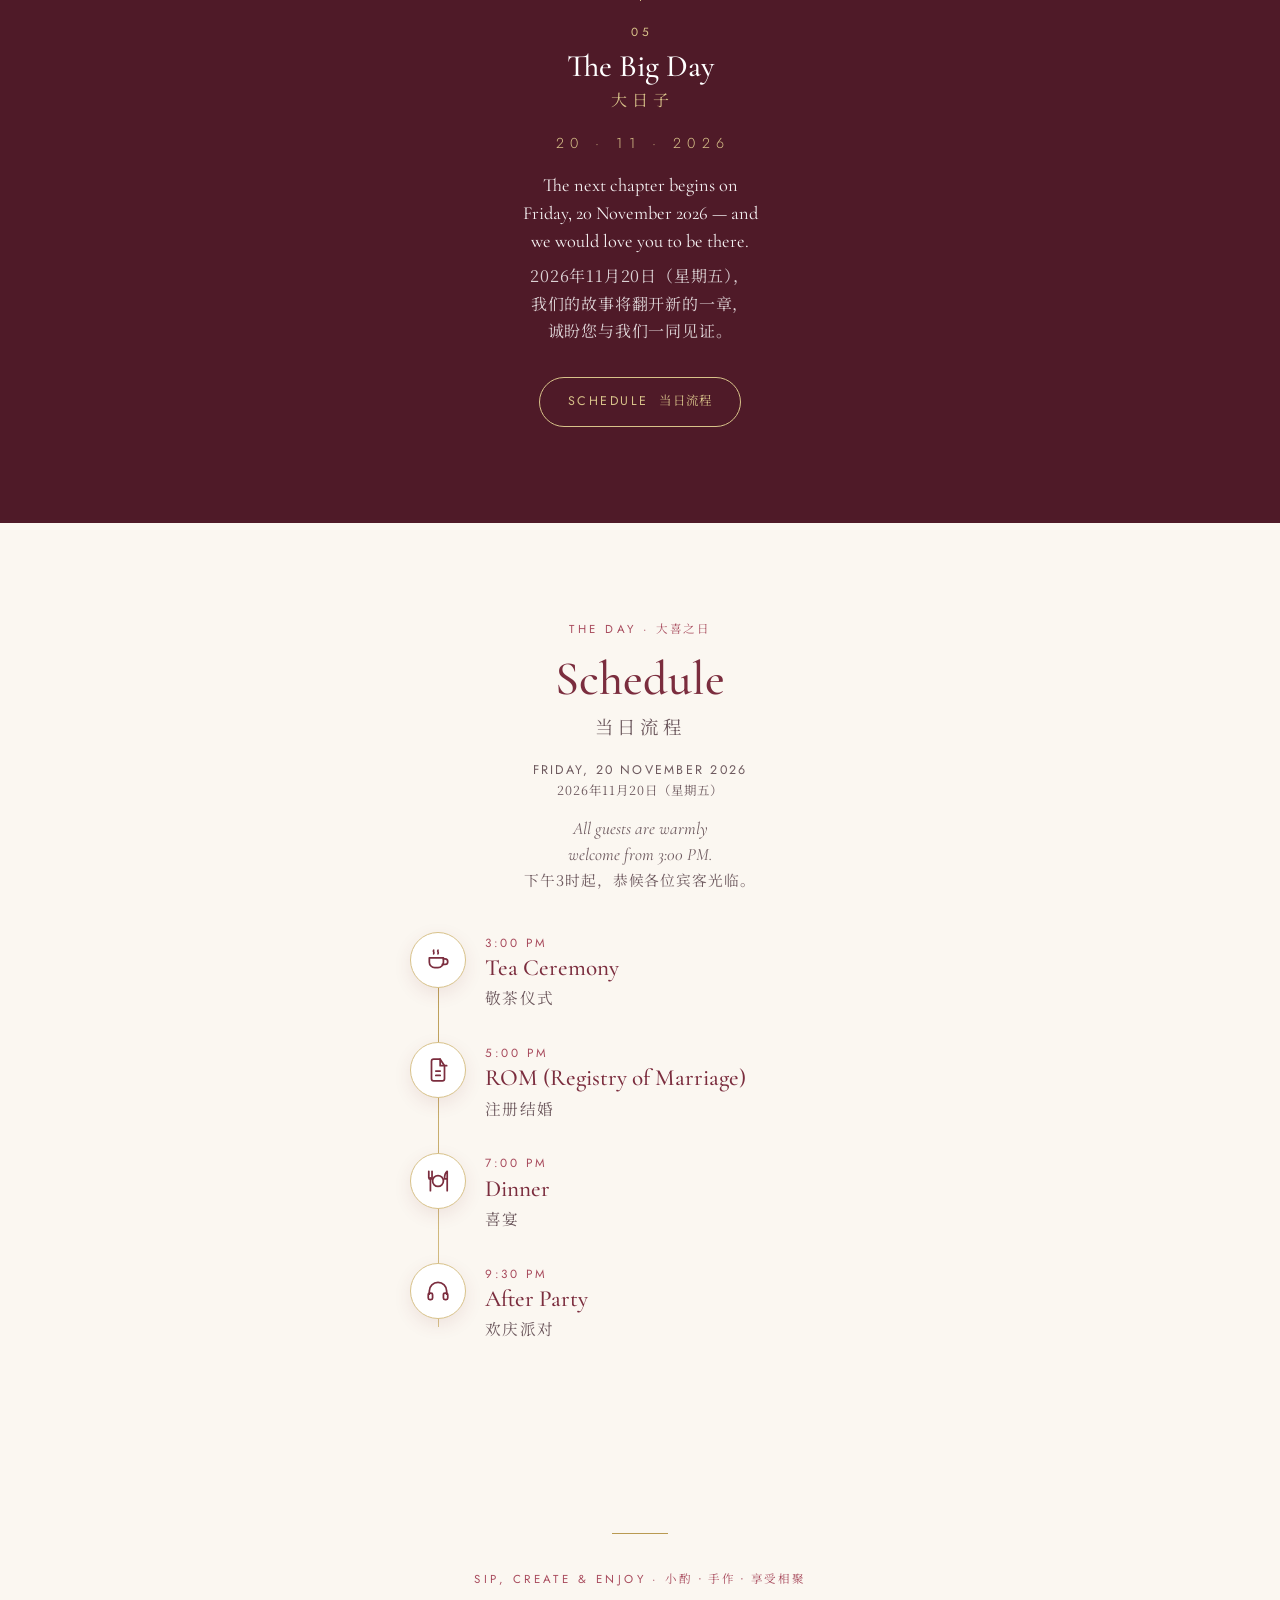
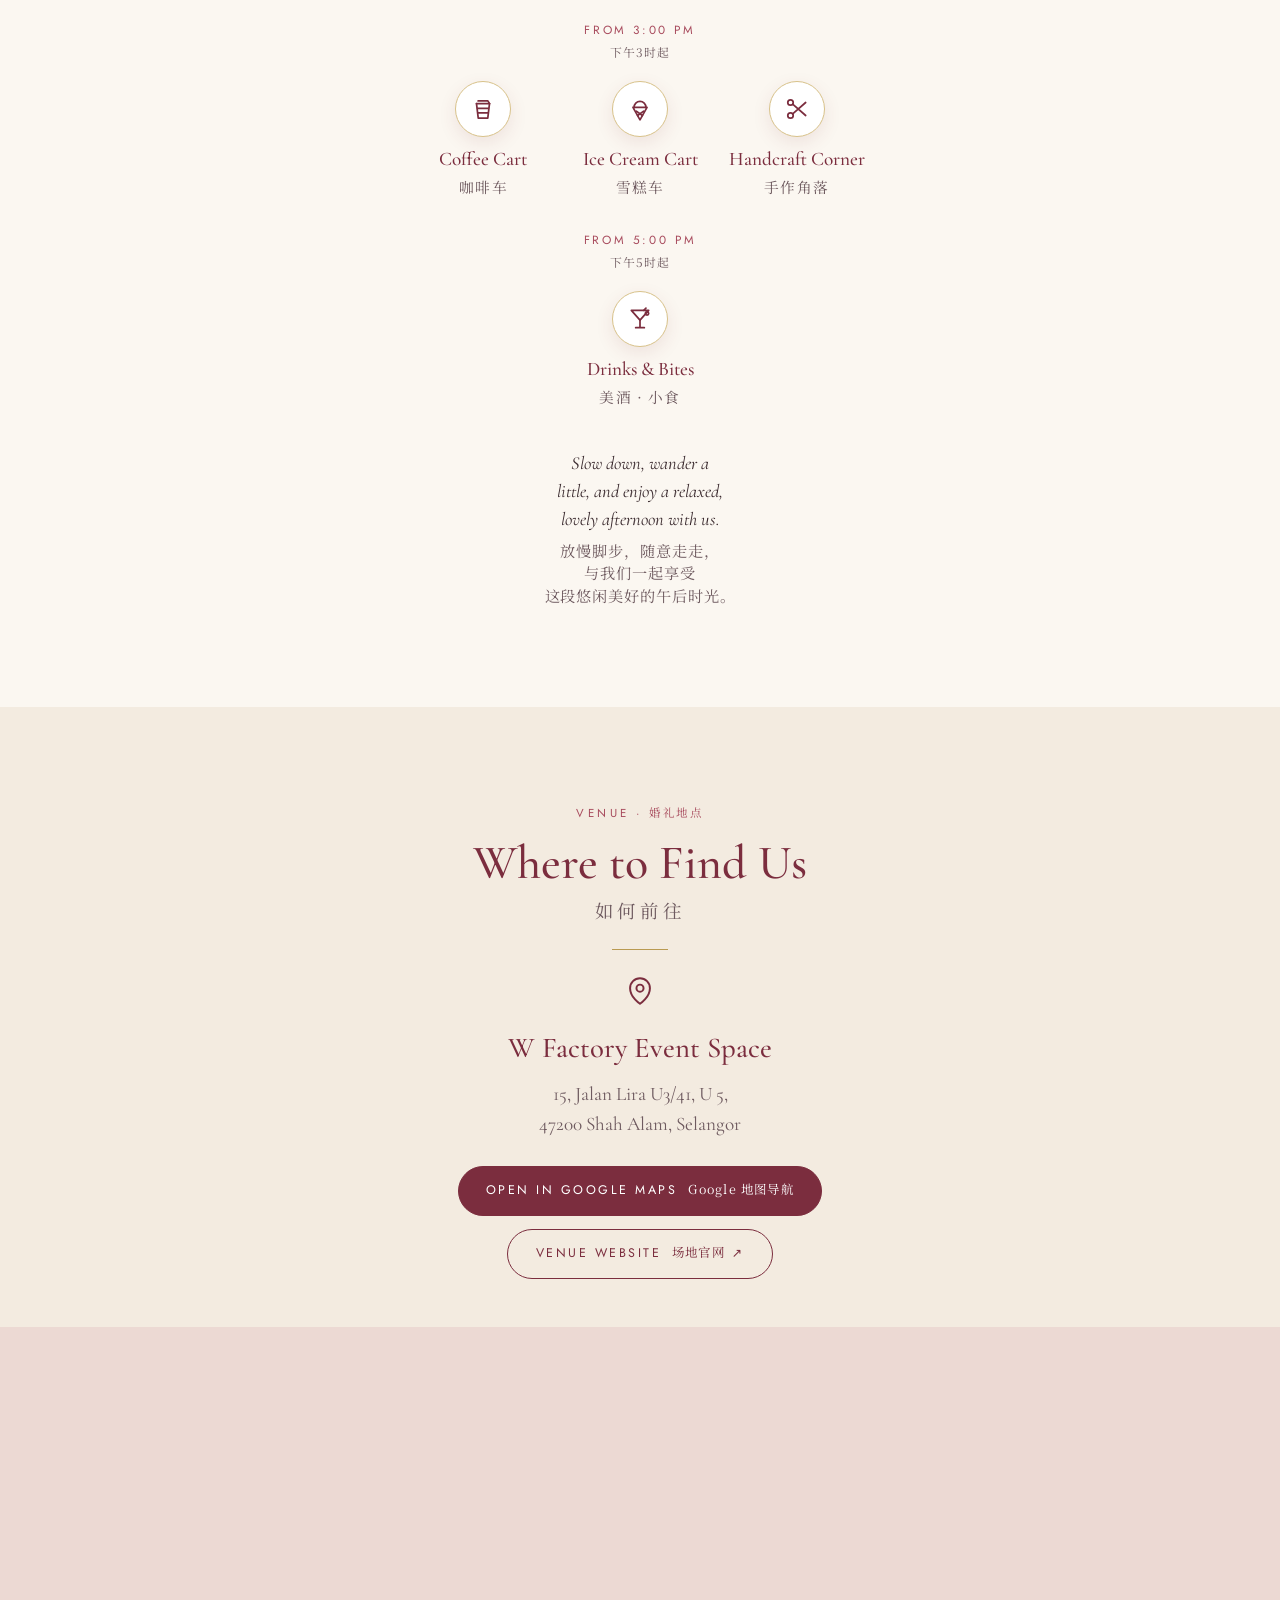
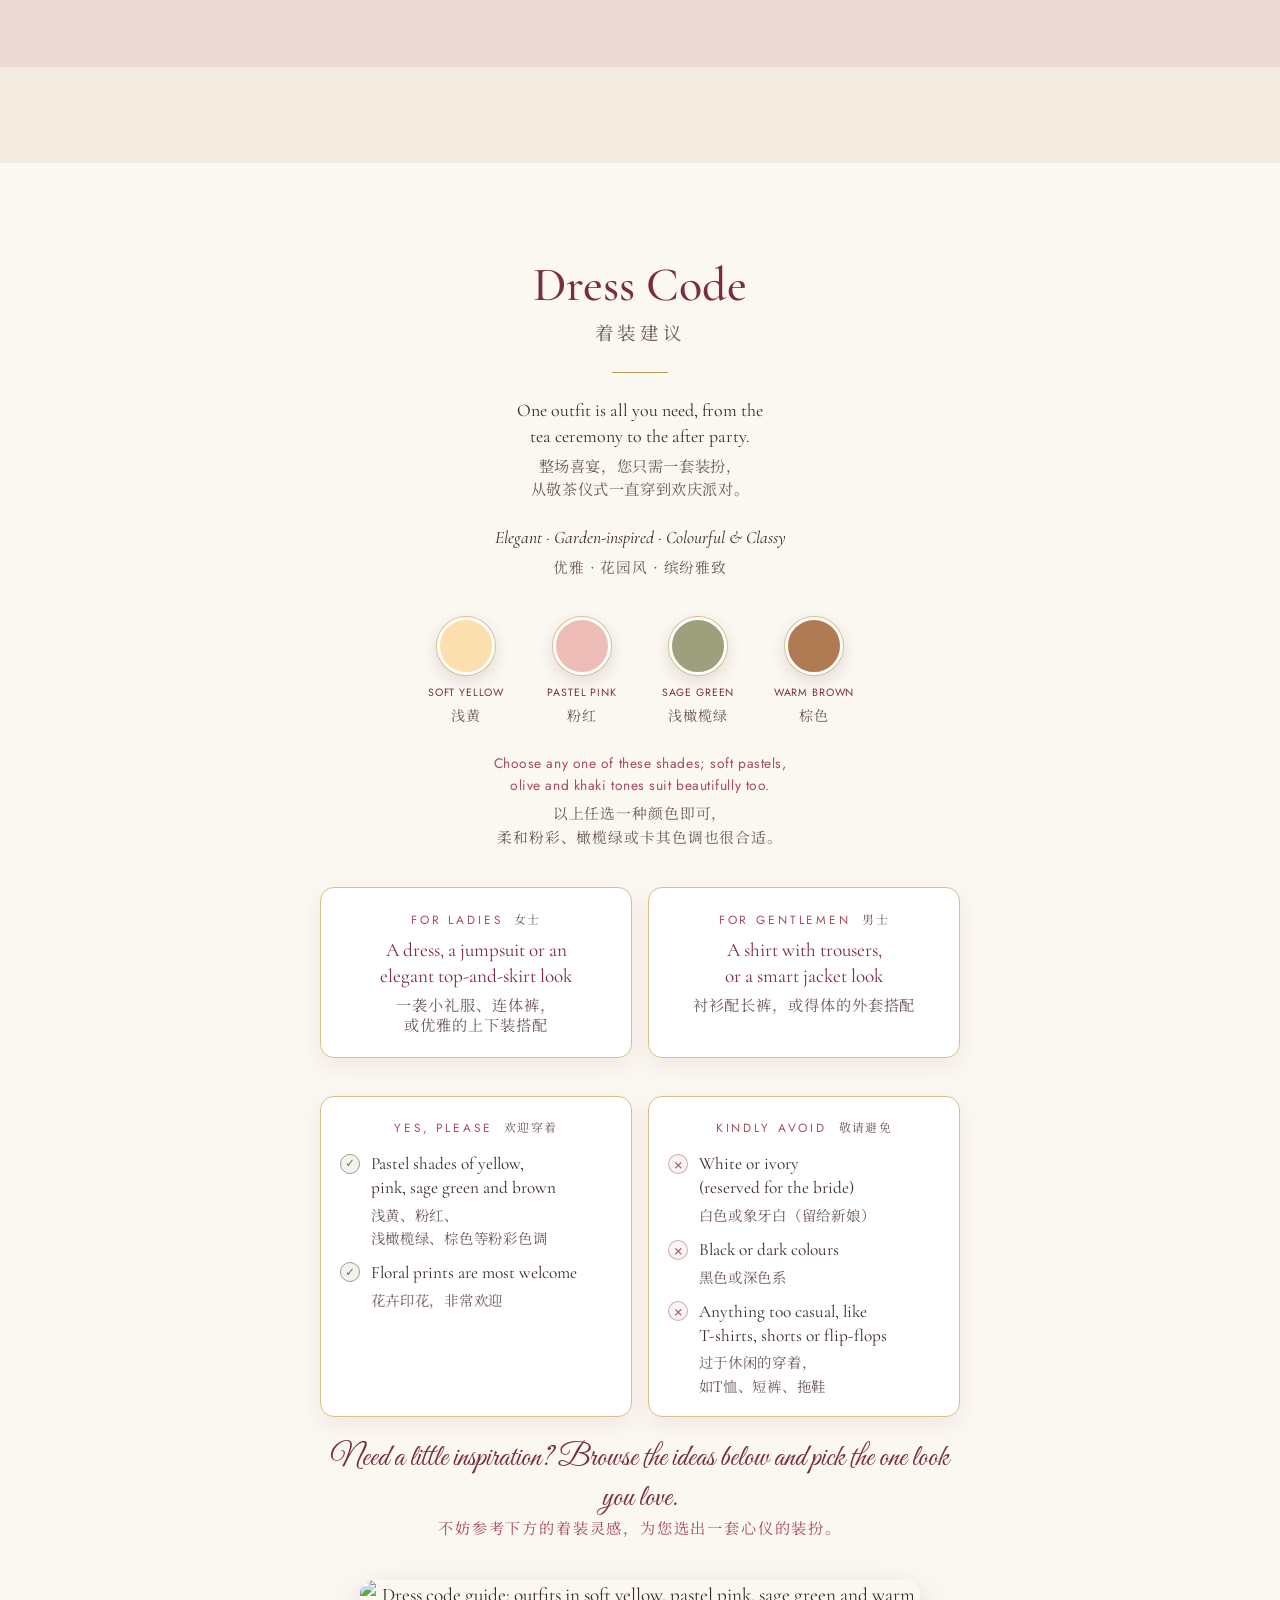
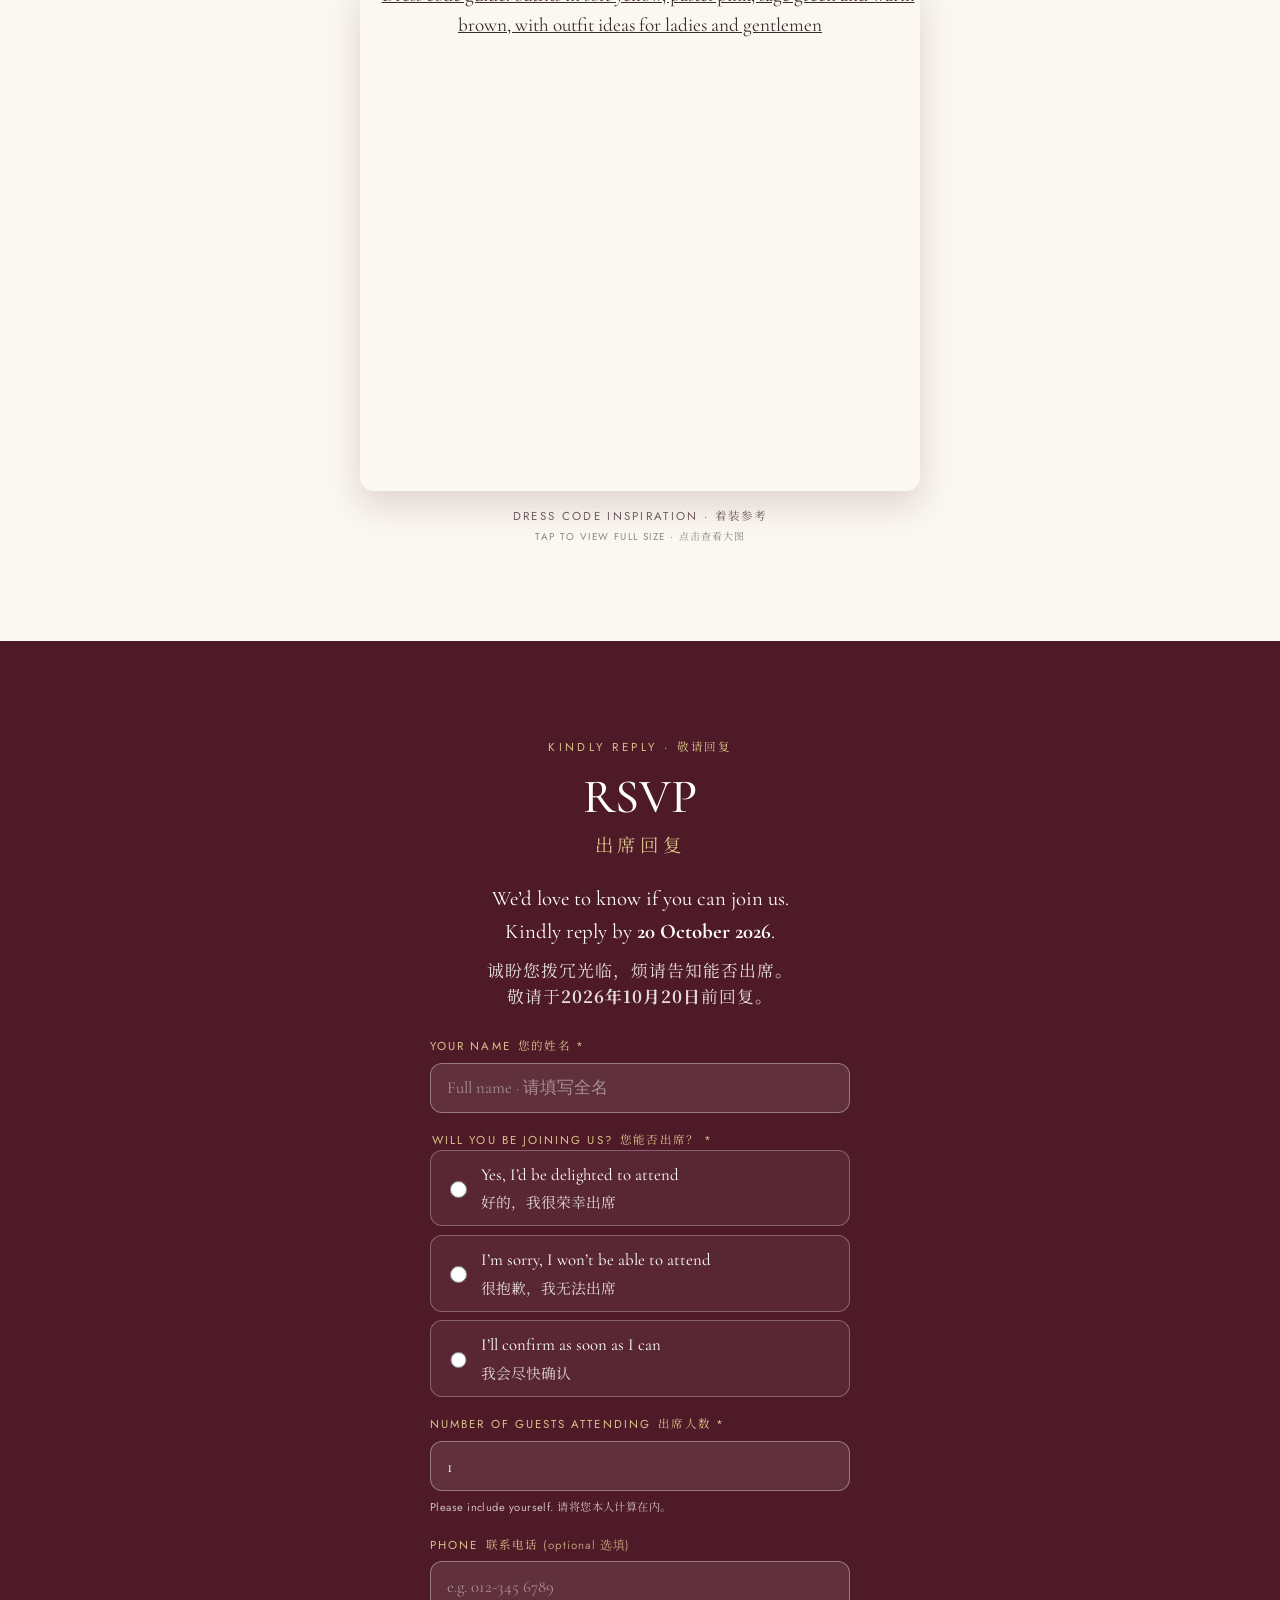
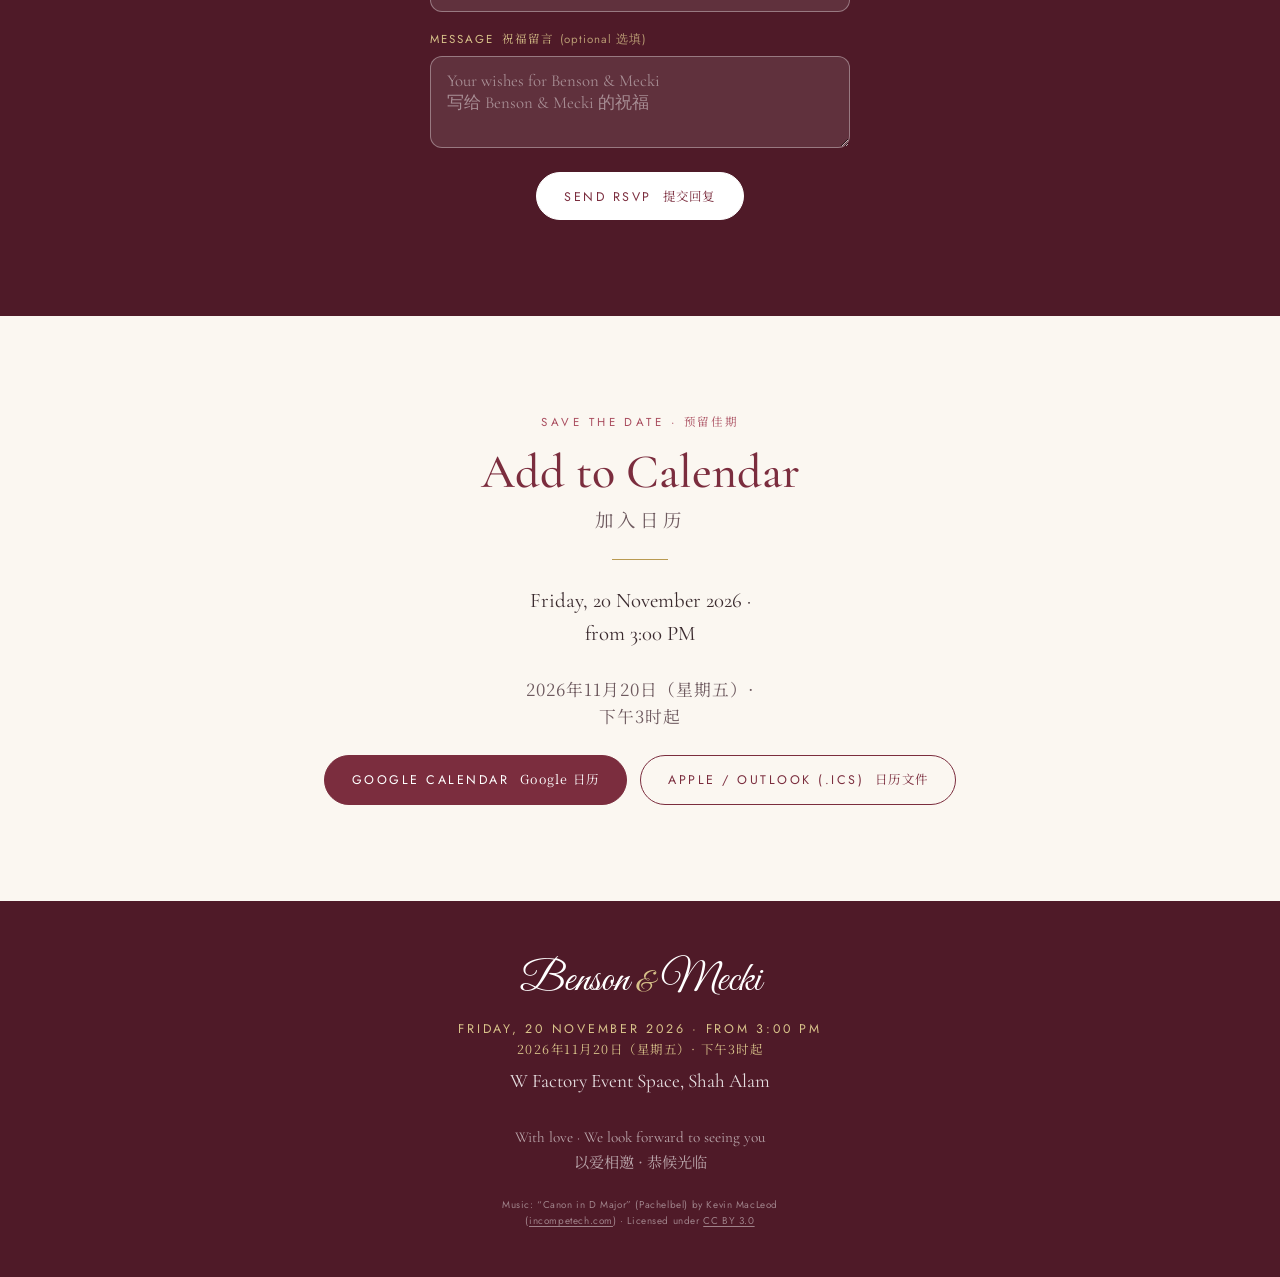
==== commit b4ff4738: "Rename 'Order of the Day' to 'Schedule' (heading, menu link, buttons); ZH 当日流程 kept" ====
--- a/index.html
+++ b/index.html
@@ -31,7 +31,7 @@
   </header>
   <nav class="menu" id="menu" hidden aria-label="Sections">
     <a href="#story">Our Story <em>我们的故事</em></a>
-    <a href="#timeline">The Day <em>当日流程</em></a>
+    <a href="#timeline">Schedule <em>当日流程</em></a>
     <a href="#location">Venue <em>婚礼地点</em></a>
     <a href="#dresscode">Dress Code <em>着装建议</em></a>
     <a href="#rsvp">RSVP <em>出席回复</em></a>
@@ -71,7 +71,7 @@
         <p class="lead lead--cn" lang="zh-Hans">我们即将携手步入婚姻，若能得您亲临见证，将是我们莫大的荣幸。</p>
         <div class="intro__cta">
           <a class="btn btn--solid" href="#rsvp">RSVP <span lang="zh-Hans">出席回复</span></a>
-          <a class="btn btn--line" href="#timeline">The Day <span lang="zh-Hans">当日流程</span></a>
+          <a class="btn btn--line" href="#timeline">Schedule <span lang="zh-Hans">当日流程</span></a>
           <a class="btn btn--line" href="#calendar">Save the Date <span lang="zh-Hans">加入日历</span></a>
         </div>
       </div>
@@ -167,7 +167,7 @@
           <p class="chapter__date">20 &middot; 11 &middot; 2026</p>
           <p>The next chapter begins on Friday, 20&nbsp;November 2026&nbsp;&mdash; and we would love you to be there.</p>
           <p class="chapter__verse" lang="zh-Hans"><span class="ph">2026年11月20日（星期五），</span><span class="ph">我们的故事将翻开新的一章，</span><span class="ph">诚盼您与我们一同见证。</span></p>
-          <a class="btn btn--gold" href="#timeline">The Day <span lang="zh-Hans">当日流程</span></a>
+          <a class="btn btn--gold" href="#timeline">Schedule <span lang="zh-Hans">当日流程</span></a>
         </div>
       </article>
     </section>
@@ -176,7 +176,7 @@
     <section class="section timeline-section" id="timeline">
       <div class="section__inner">
         <p class="eyebrow reveal">The Day · <span lang="zh-Hans">大喜之日</span></p>
-        <h2 class="title reveal">Order of the Day</h2>
+        <h2 class="title reveal">Schedule</h2>
         <p class="title-cn reveal" lang="zh-Hans">当日流程</p>
         <p class="tl__date reveal">Friday, 20 November 2026<br /><span lang="zh-Hans">2026年11月20日（星期五）</span></p>
         <p class="tl__welcome reveal">All guests are warmly welcome from 3:00&nbsp;PM.<br /><span lang="zh-Hans">下午3时起，恭候各位宾客光临。</span></p>
@@ -333,8 +333,8 @@
         <p class="dc__fun reveal">Need a little inspiration? Browse the ideas below and pick the one look you love. <span lang="zh-Hans"><span class="ph">不妨参考下方的着装灵感，</span><wbr /><span class="ph">为您选出一套心仪的装扮。</span></span></p>
 
         <figure class="dc__figure reveal">
-          <a href="assets/dress-code/dress-code-guide-v3.jpg" target="_blank" rel="noopener" aria-label="Open the dress code guide at full size 查看大图">
-            <img src="assets/dress-code/dress-code-guide-v3.jpg" alt="Dress code guide: outfits in soft yellow, pastel pink, sage green and warm brown, with outfit ideas for ladies and gentlemen" loading="lazy" decoding="async" width="1280" height="1170" />
+          <a href="assets/dress-code/dress-code-guide-v2.jpg" target="_blank" rel="noopener" aria-label="Open the dress code guide at full size 查看大图">
+            <img src="assets/dress-code/dress-code-guide-v2.jpg" alt="Dress code guide: outfits in soft yellow, pastel pink, sage green and warm brown, with outfit ideas for ladies and gentlemen" loading="lazy" decoding="async" width="1280" height="1170" />
           </a>
           <figcaption>Dress code inspiration · <span lang="zh-Hans">着装参考</span><small>Tap to view full size · <span lang="zh-Hans">点击查看大图</span></small></figcaption>
         </figure>
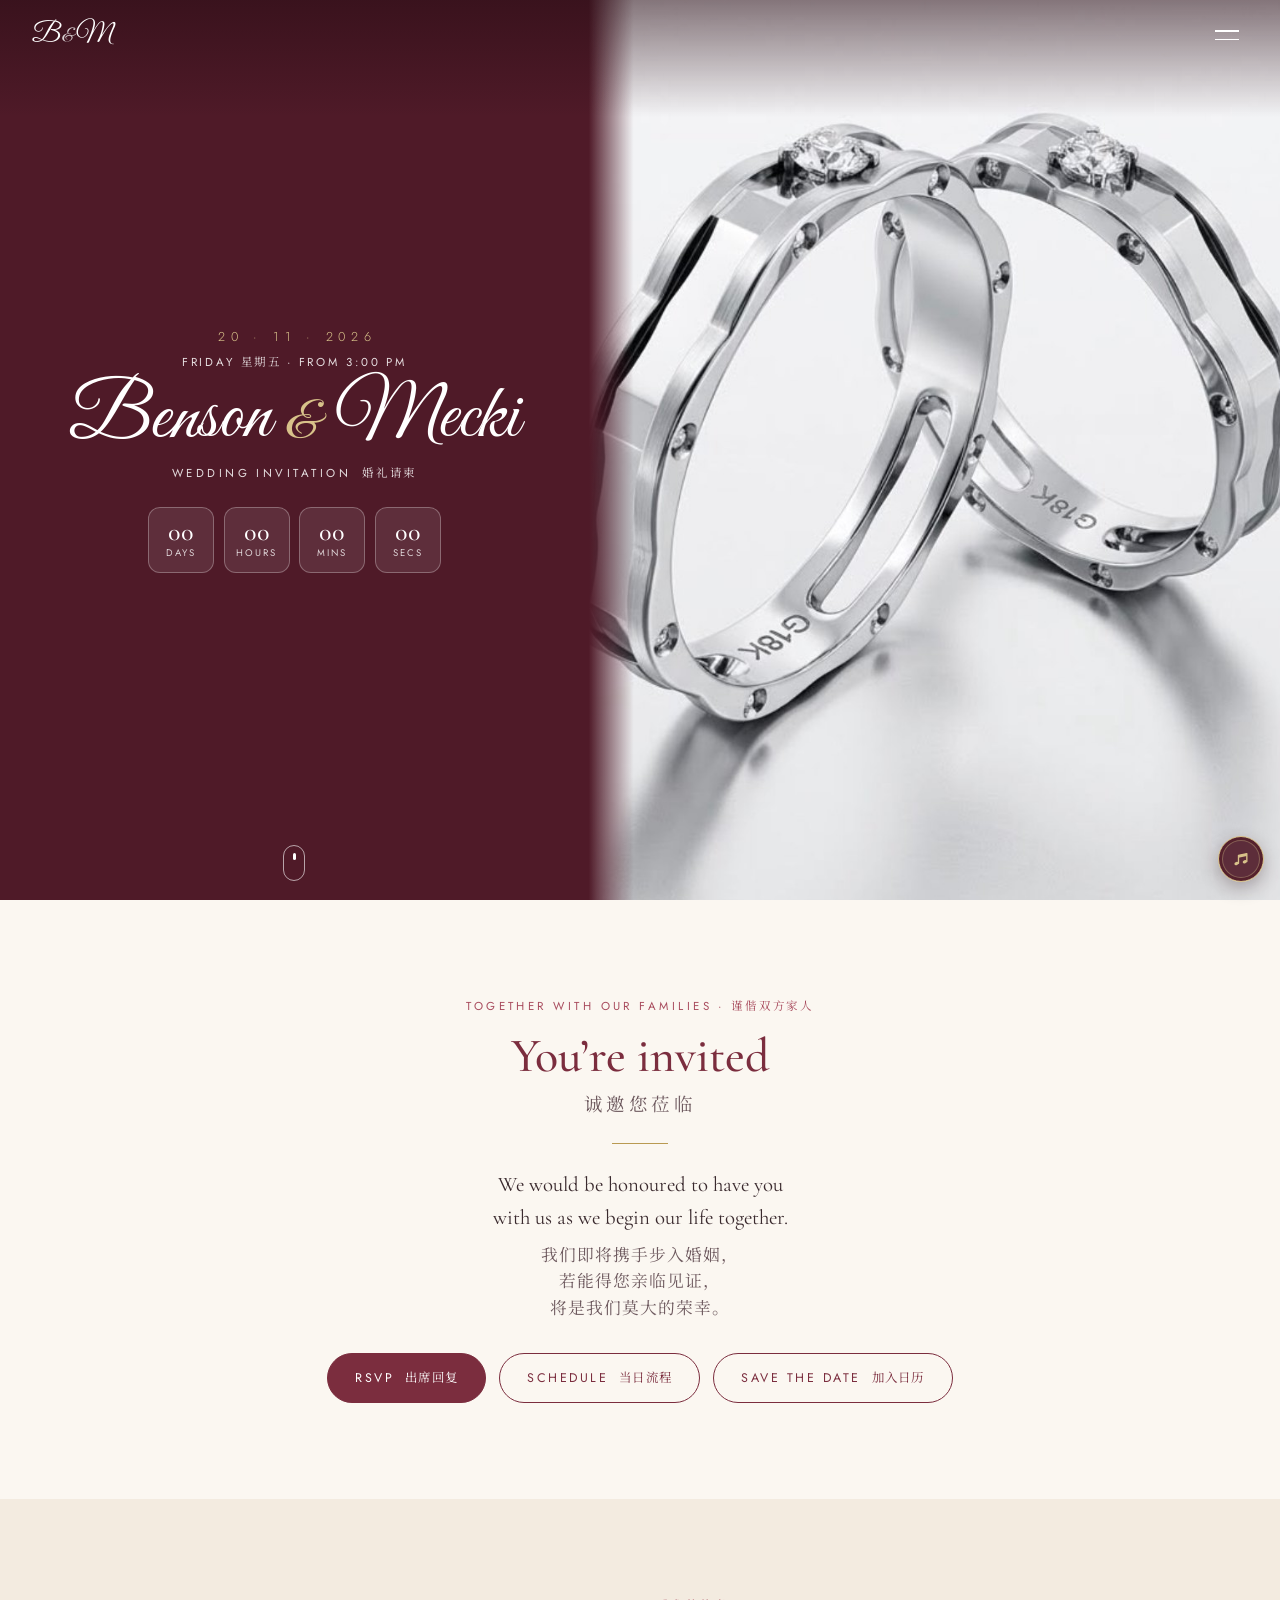
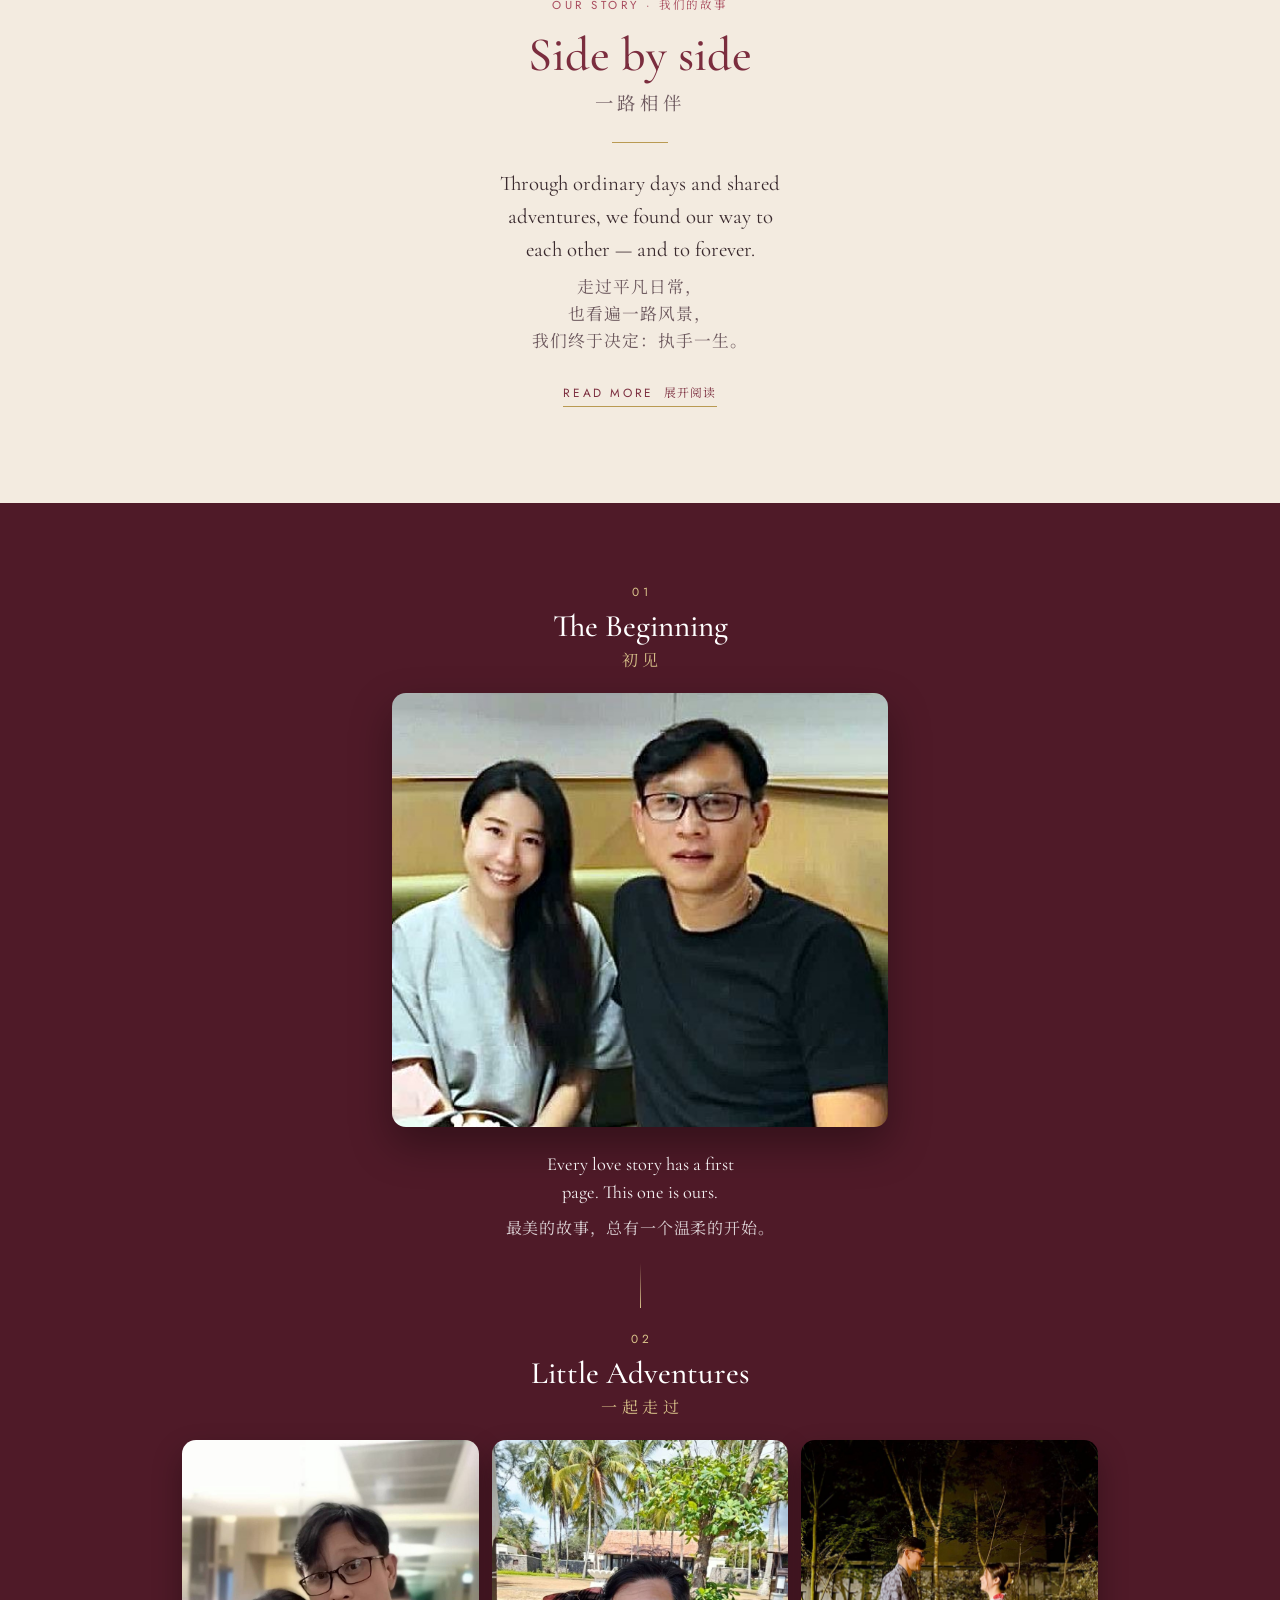
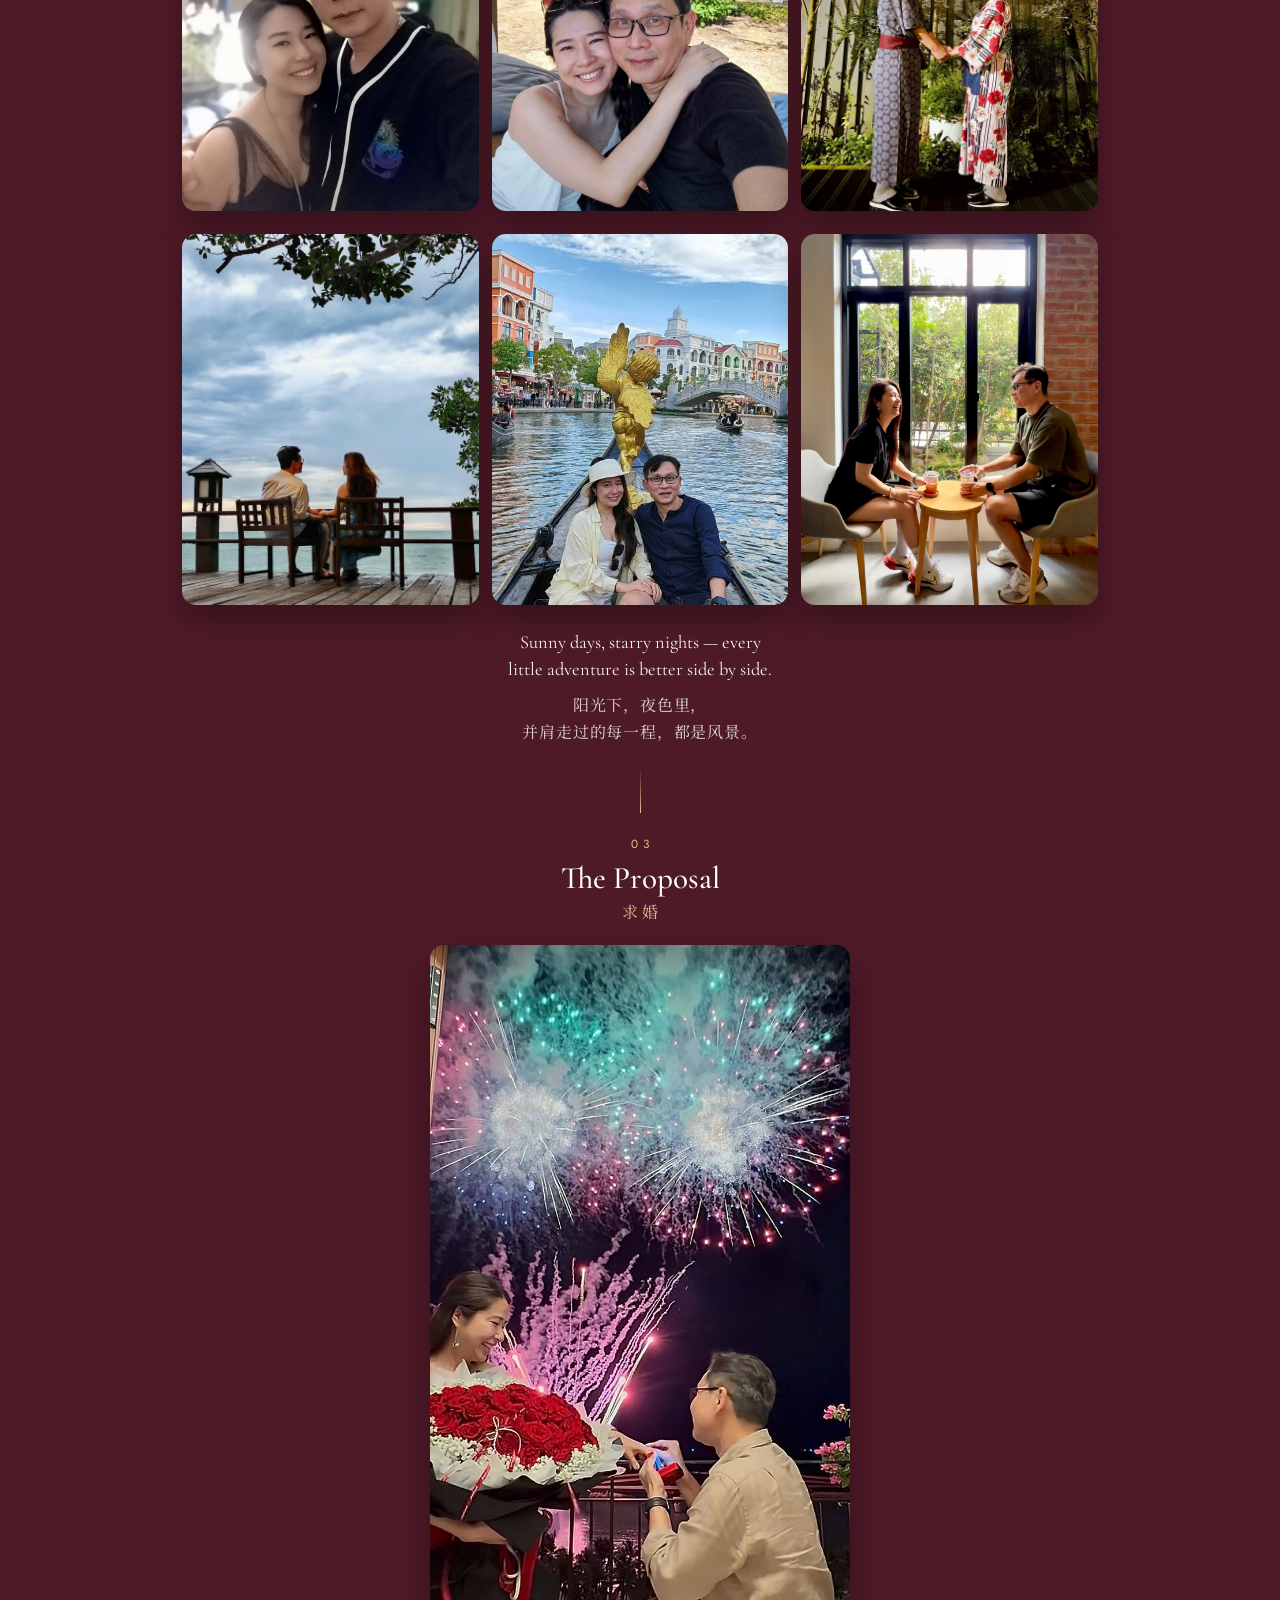
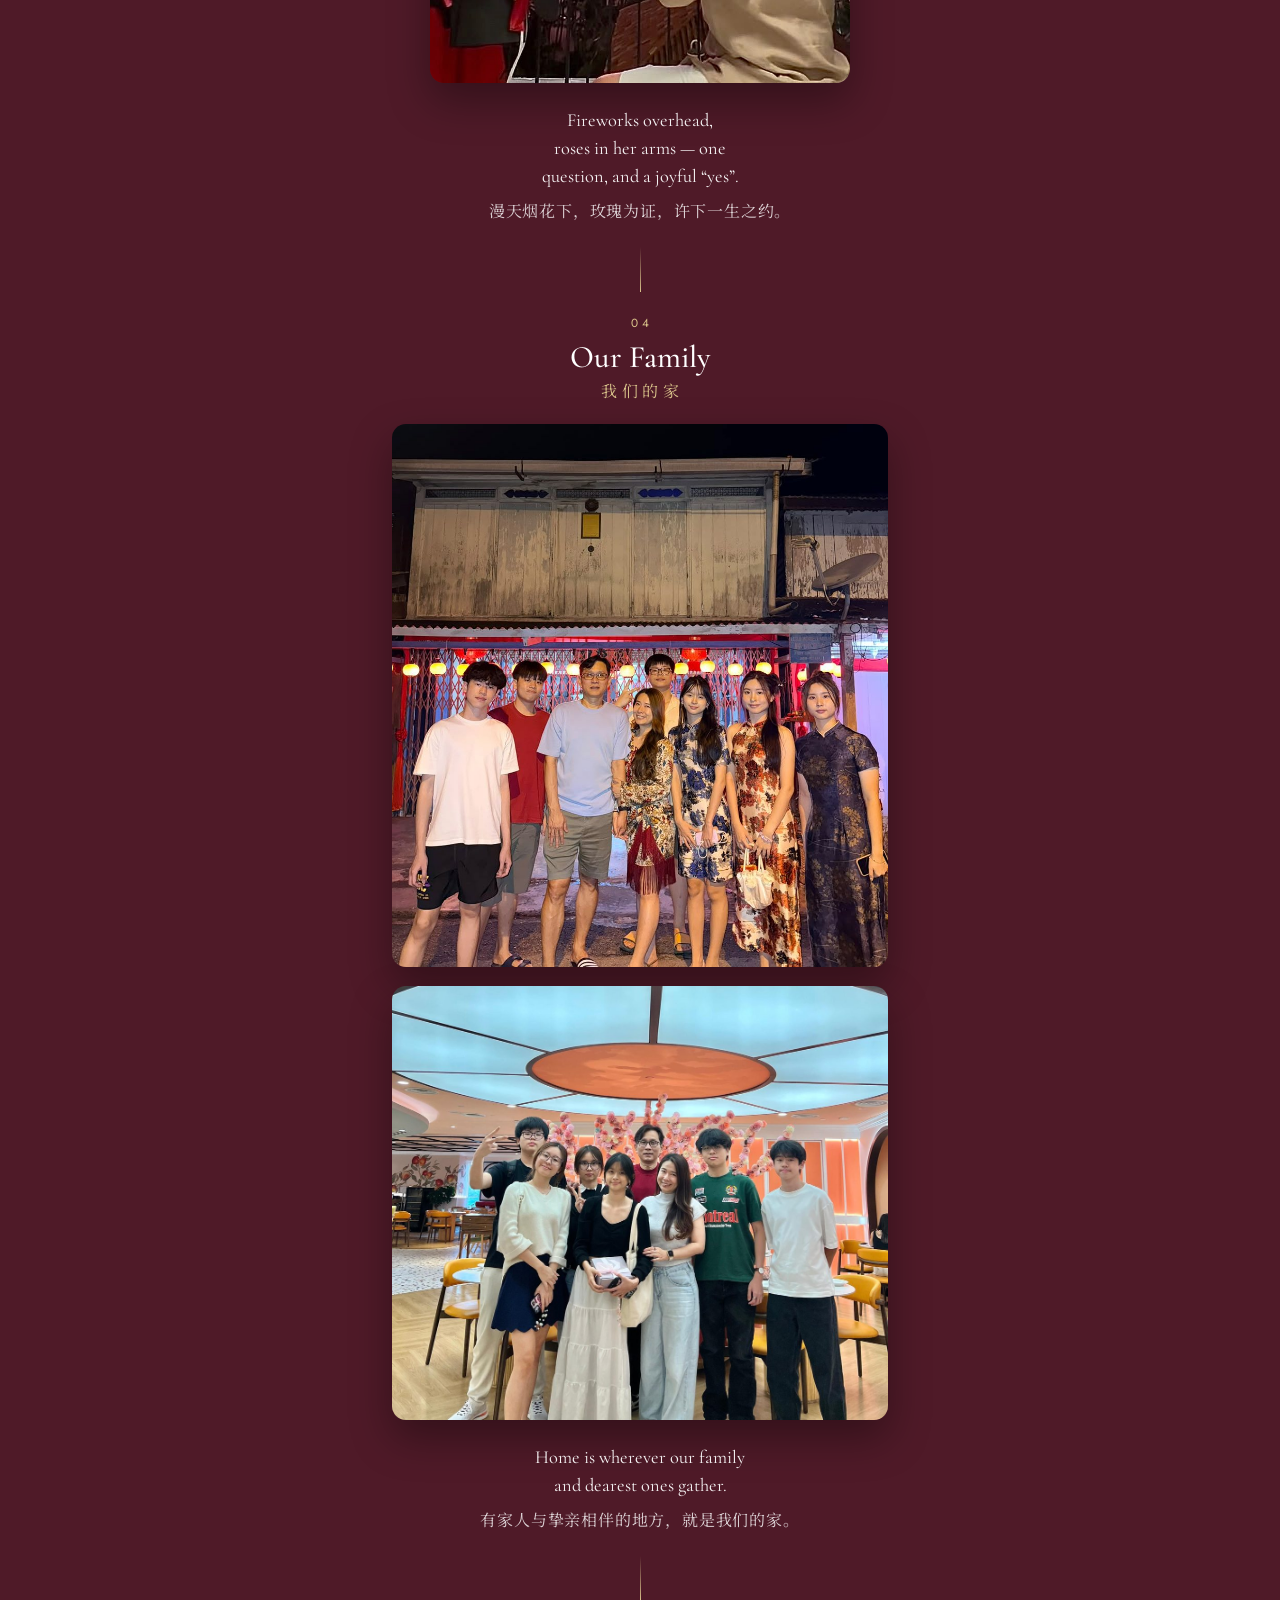
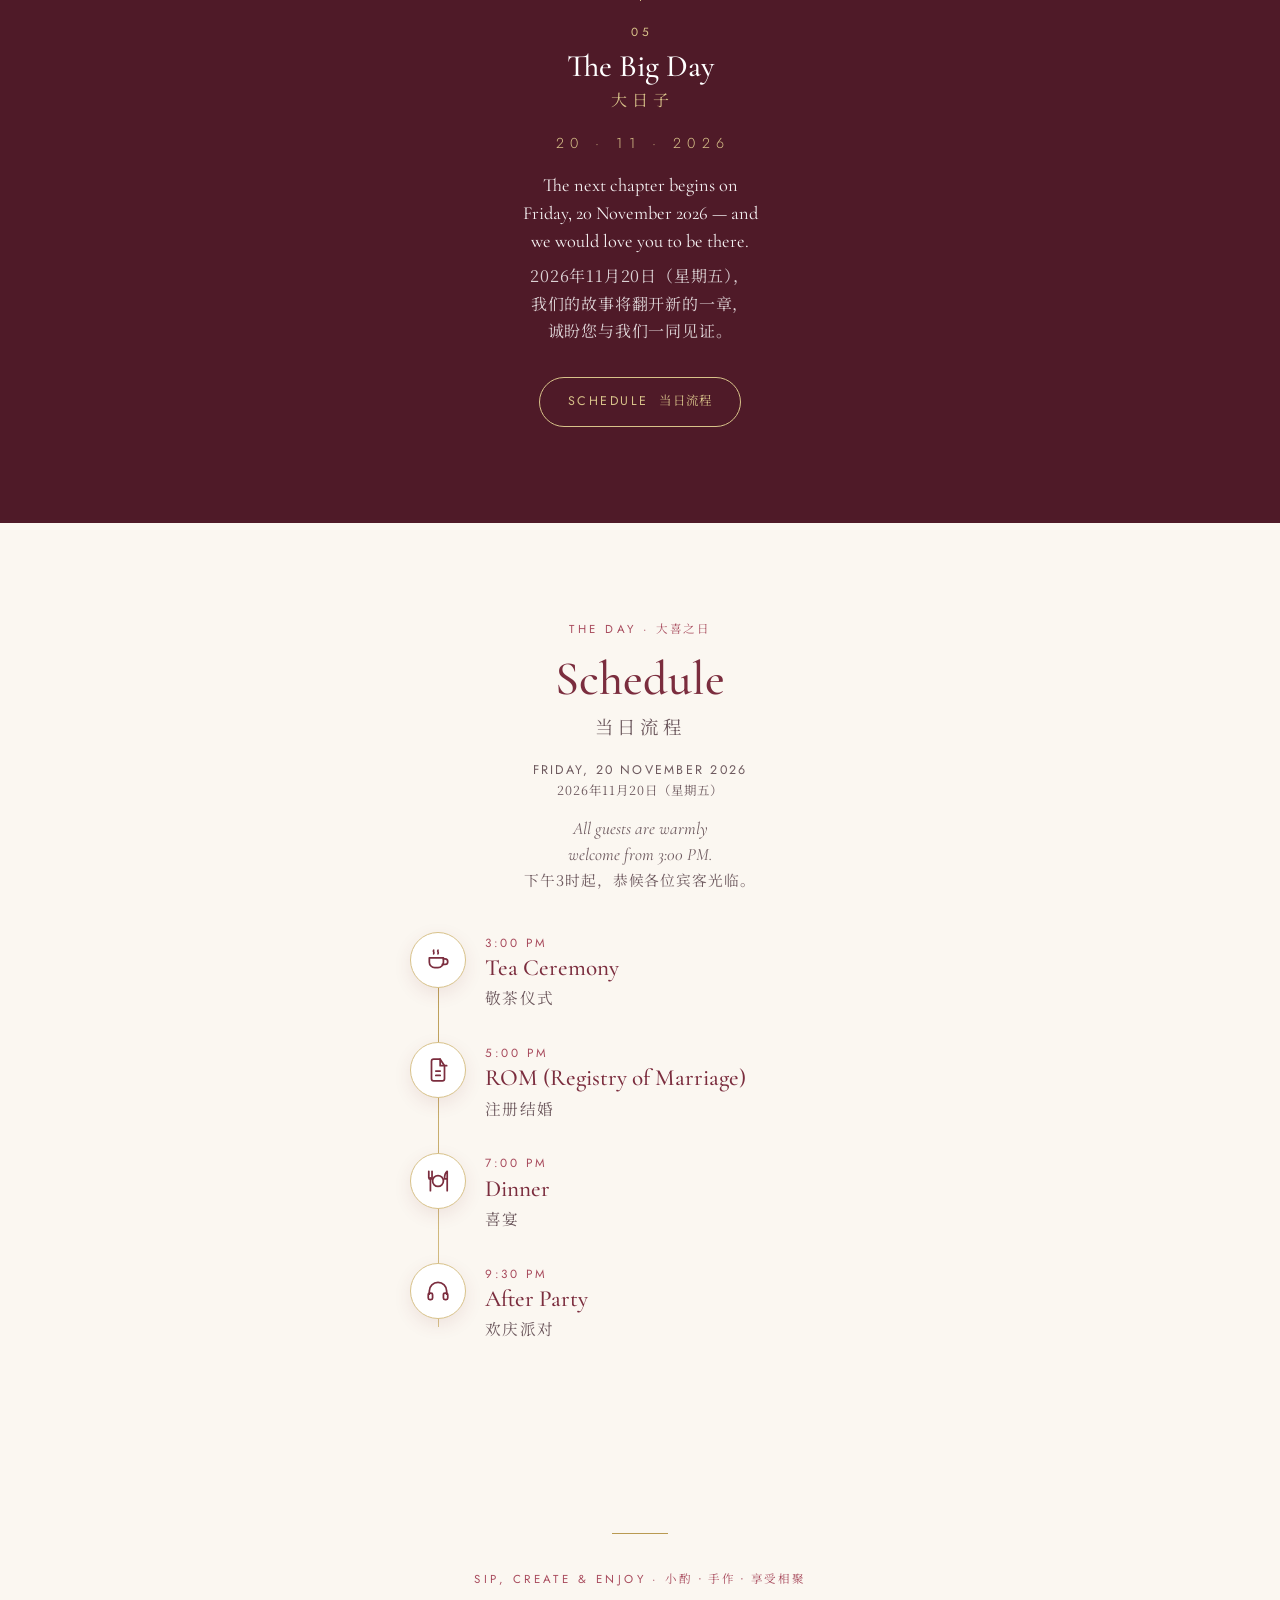
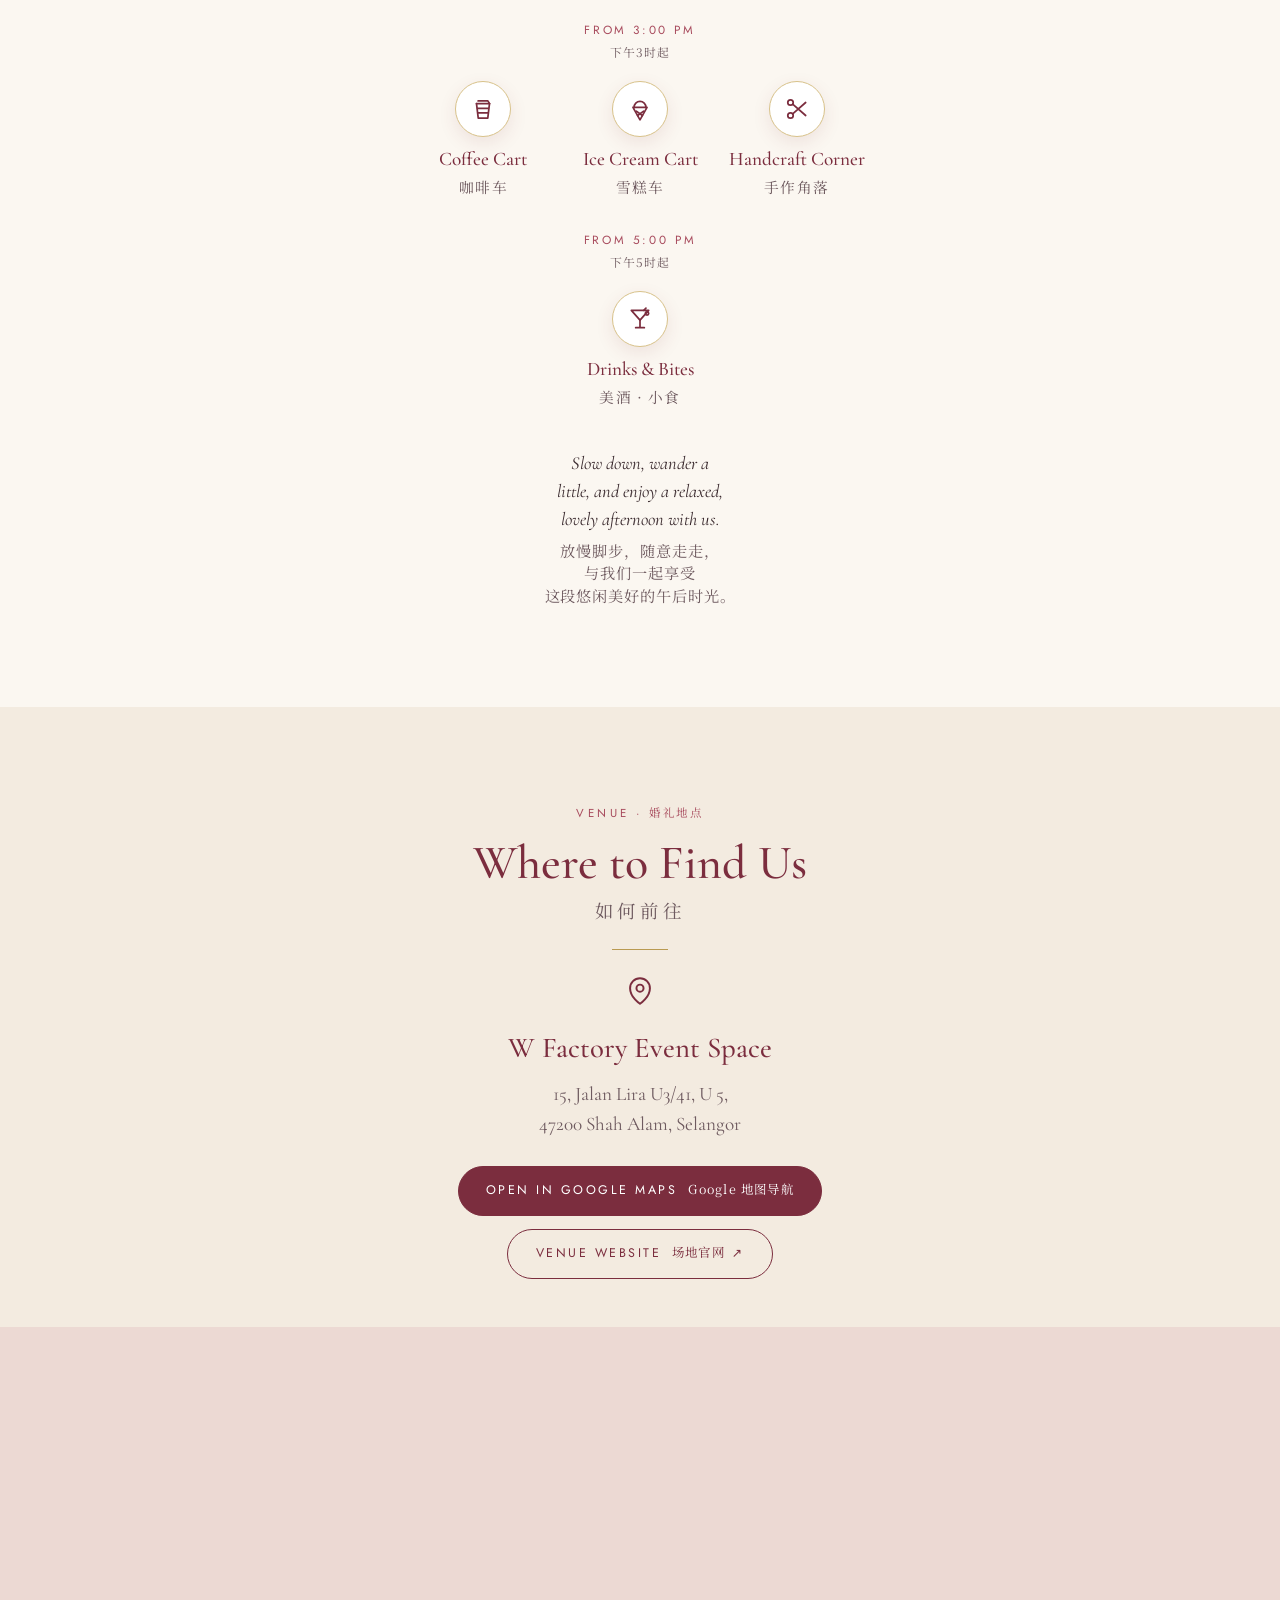
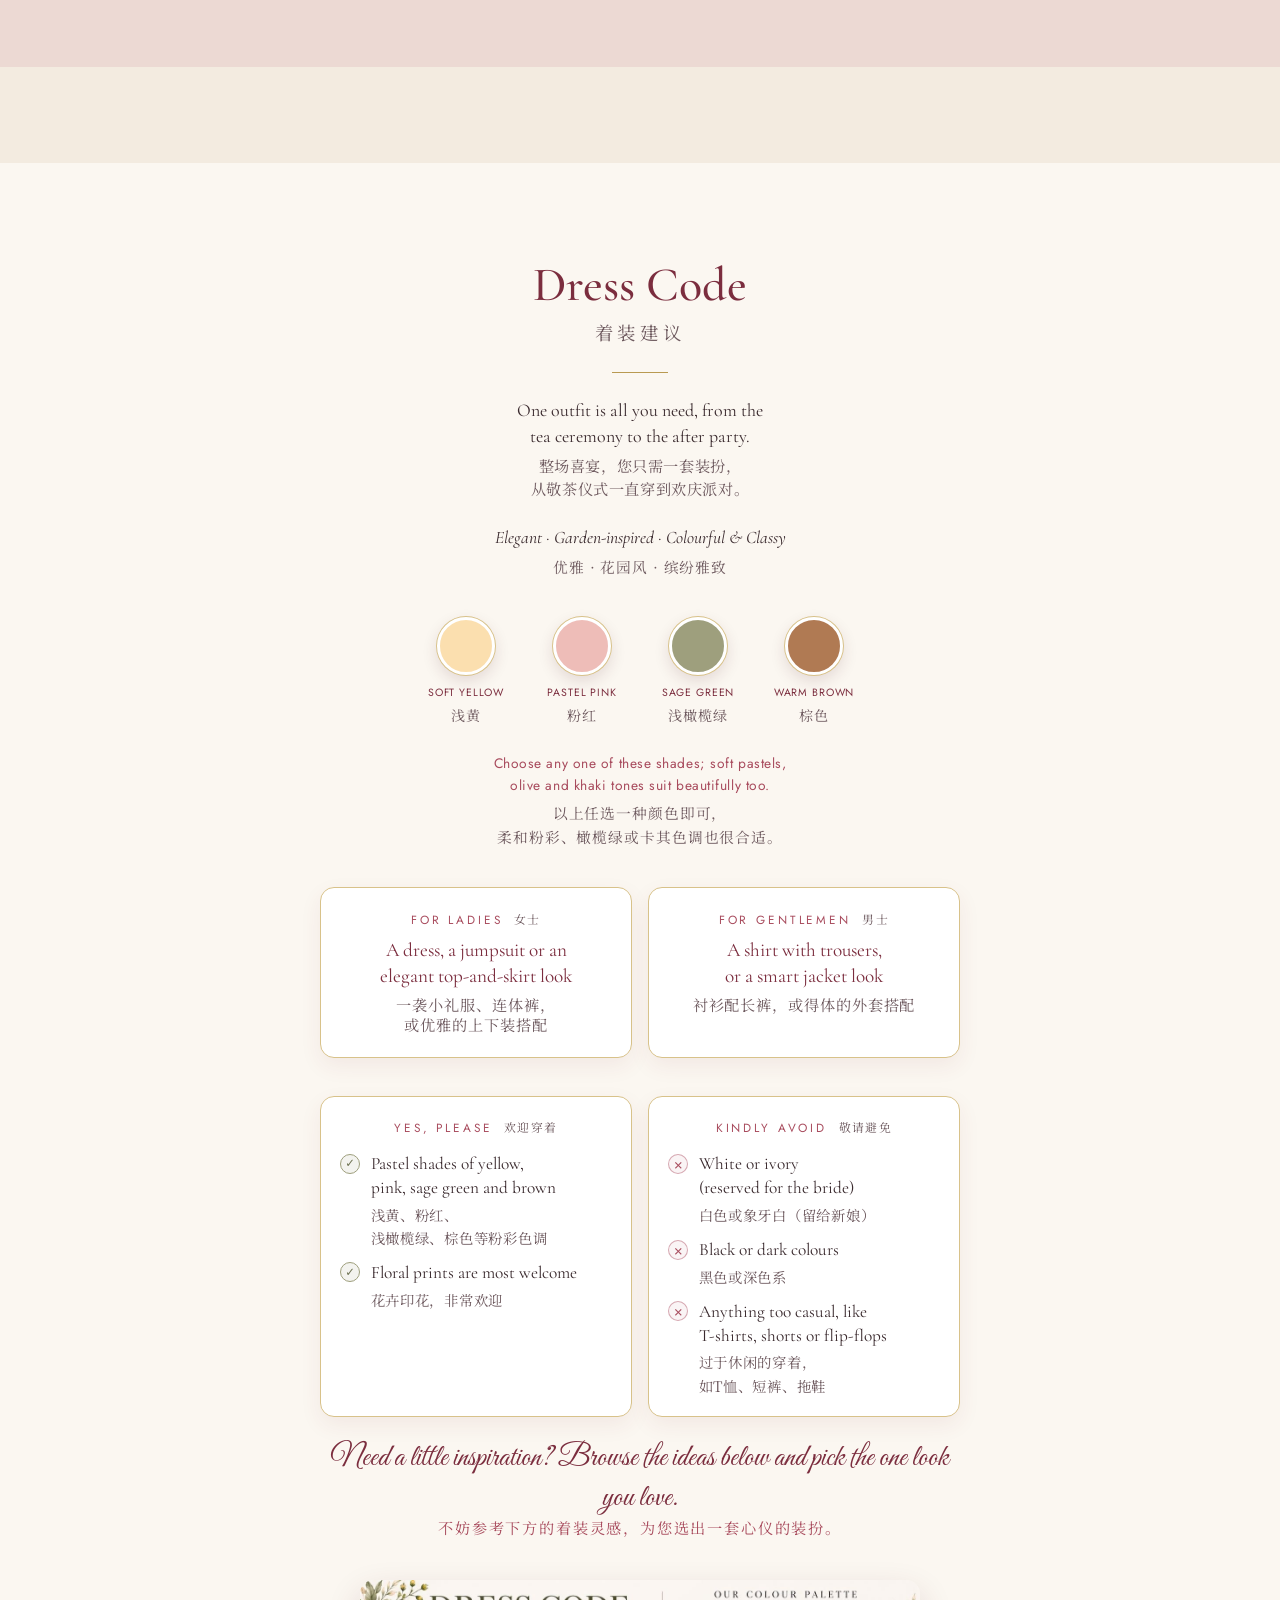
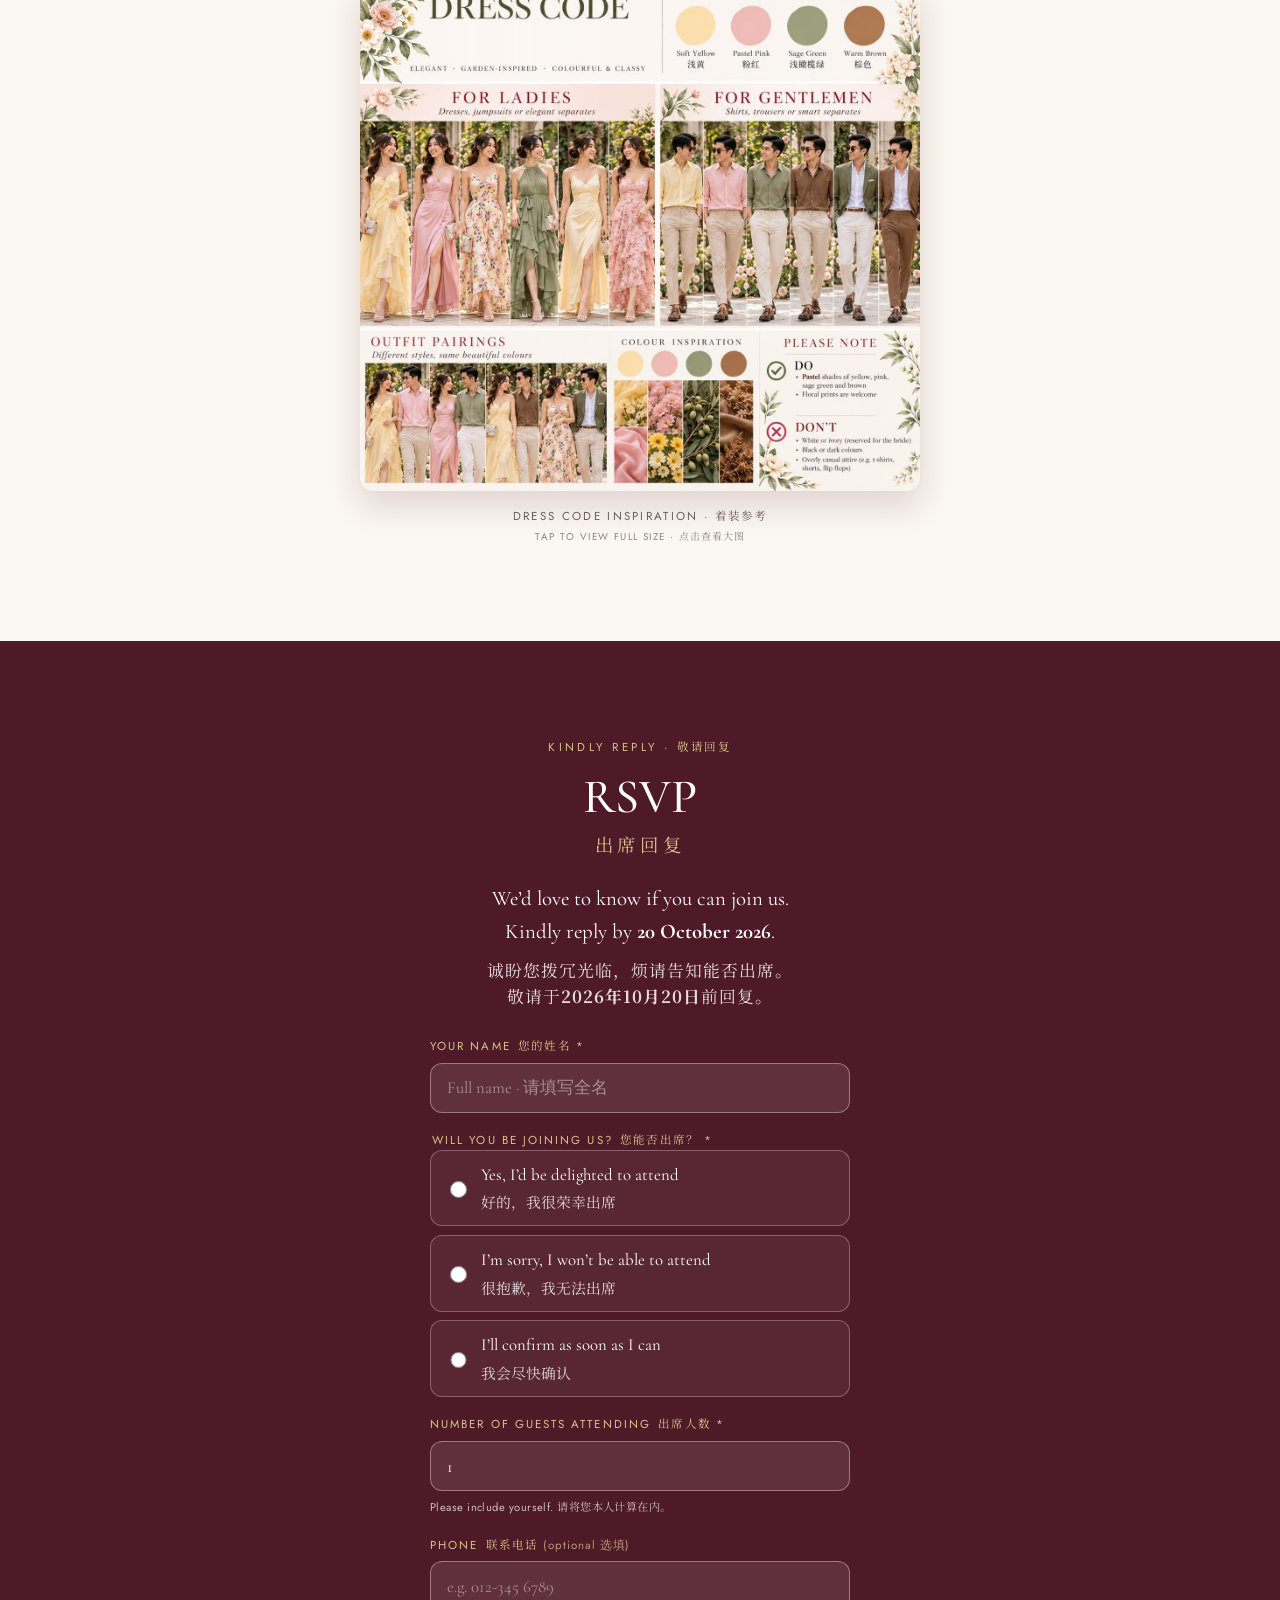
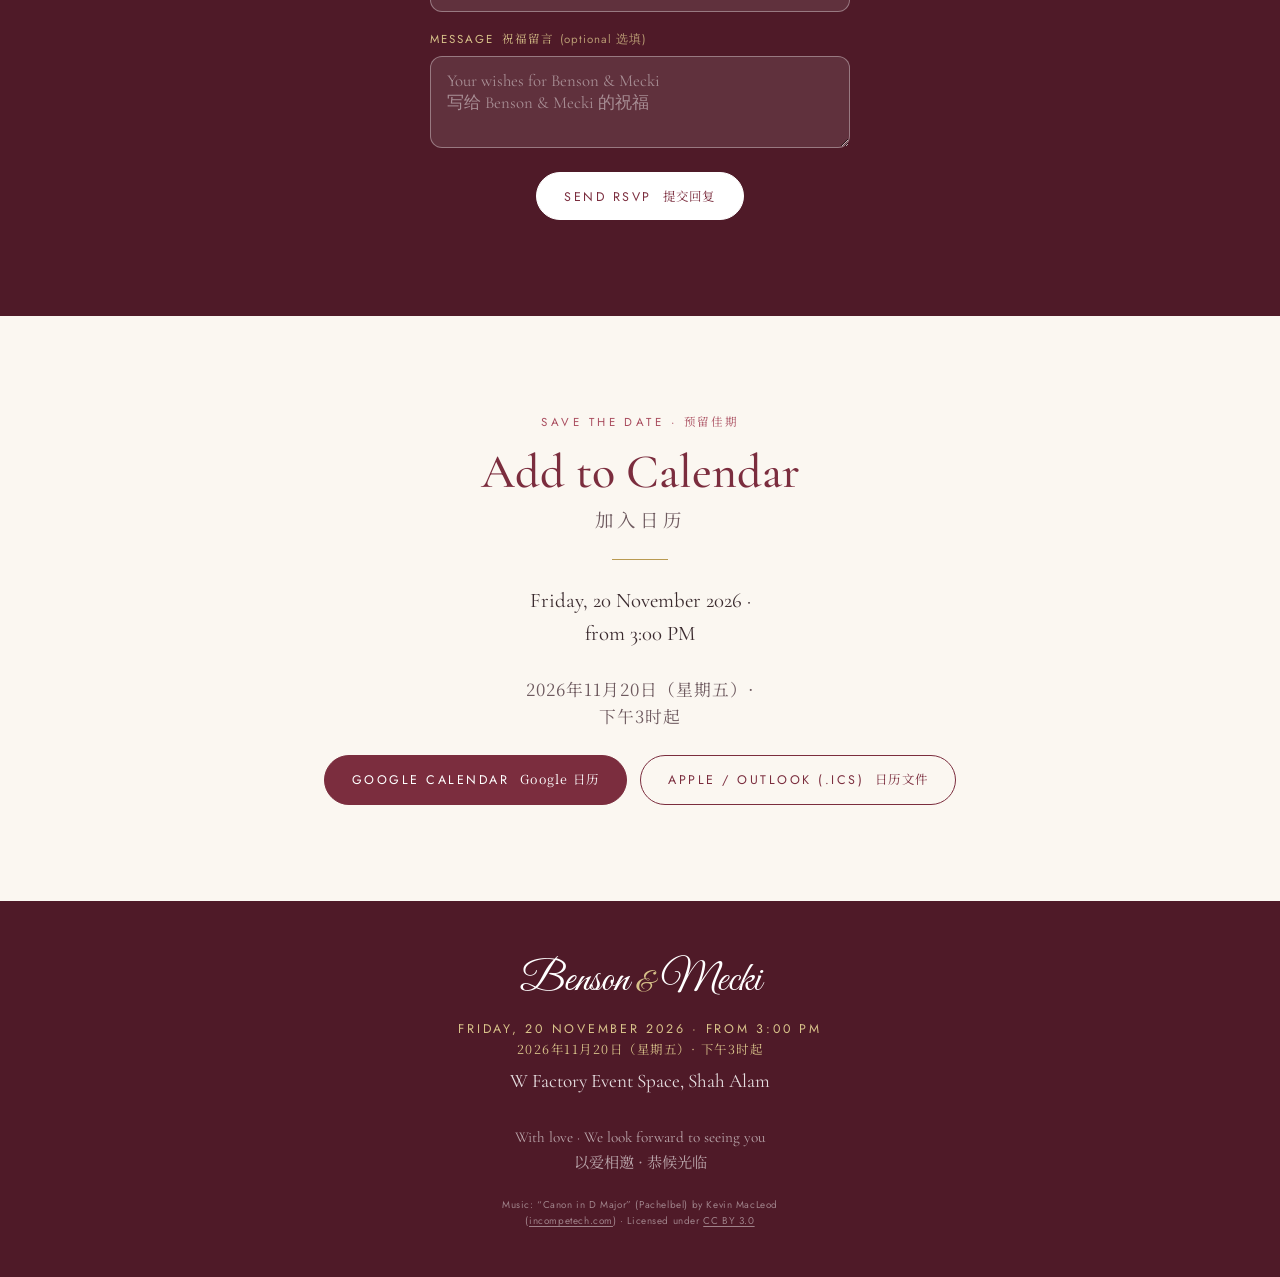
==== commit 300b1036: "Rename 'Order of the Day' to 'Schedule' (same as main)" ====
--- a/index.html
+++ b/index.html
@@ -333,8 +333,8 @@
         <p class="dc__fun reveal">Need a little inspiration? Browse the ideas below and pick the one look you love. <span lang="zh-Hans"><span class="ph">不妨参考下方的着装灵感，</span><wbr /><span class="ph">为您选出一套心仪的装扮。</span></span></p>
 
         <figure class="dc__figure reveal">
-          <a href="assets/dress-code/dress-code-guide-v2.jpg" target="_blank" rel="noopener" aria-label="Open the dress code guide at full size 查看大图">
-            <img src="assets/dress-code/dress-code-guide-v2.jpg" alt="Dress code guide: outfits in soft yellow, pastel pink, sage green and warm brown, with outfit ideas for ladies and gentlemen" loading="lazy" decoding="async" width="1280" height="1170" />
+          <a href="assets/dress-code/dress-code-guide-v3.jpg" target="_blank" rel="noopener" aria-label="Open the dress code guide at full size 查看大图">
+            <img src="assets/dress-code/dress-code-guide-v3.jpg" alt="Dress code guide: outfits in soft yellow, pastel pink, sage green and warm brown, with outfit ideas for ladies and gentlemen" loading="lazy" decoding="async" width="1280" height="1170" />
           </a>
           <figcaption>Dress code inspiration · <span lang="zh-Hans">着装参考</span><small>Tap to view full size · <span lang="zh-Hans">点击查看大图</span></small></figcaption>
         </figure>
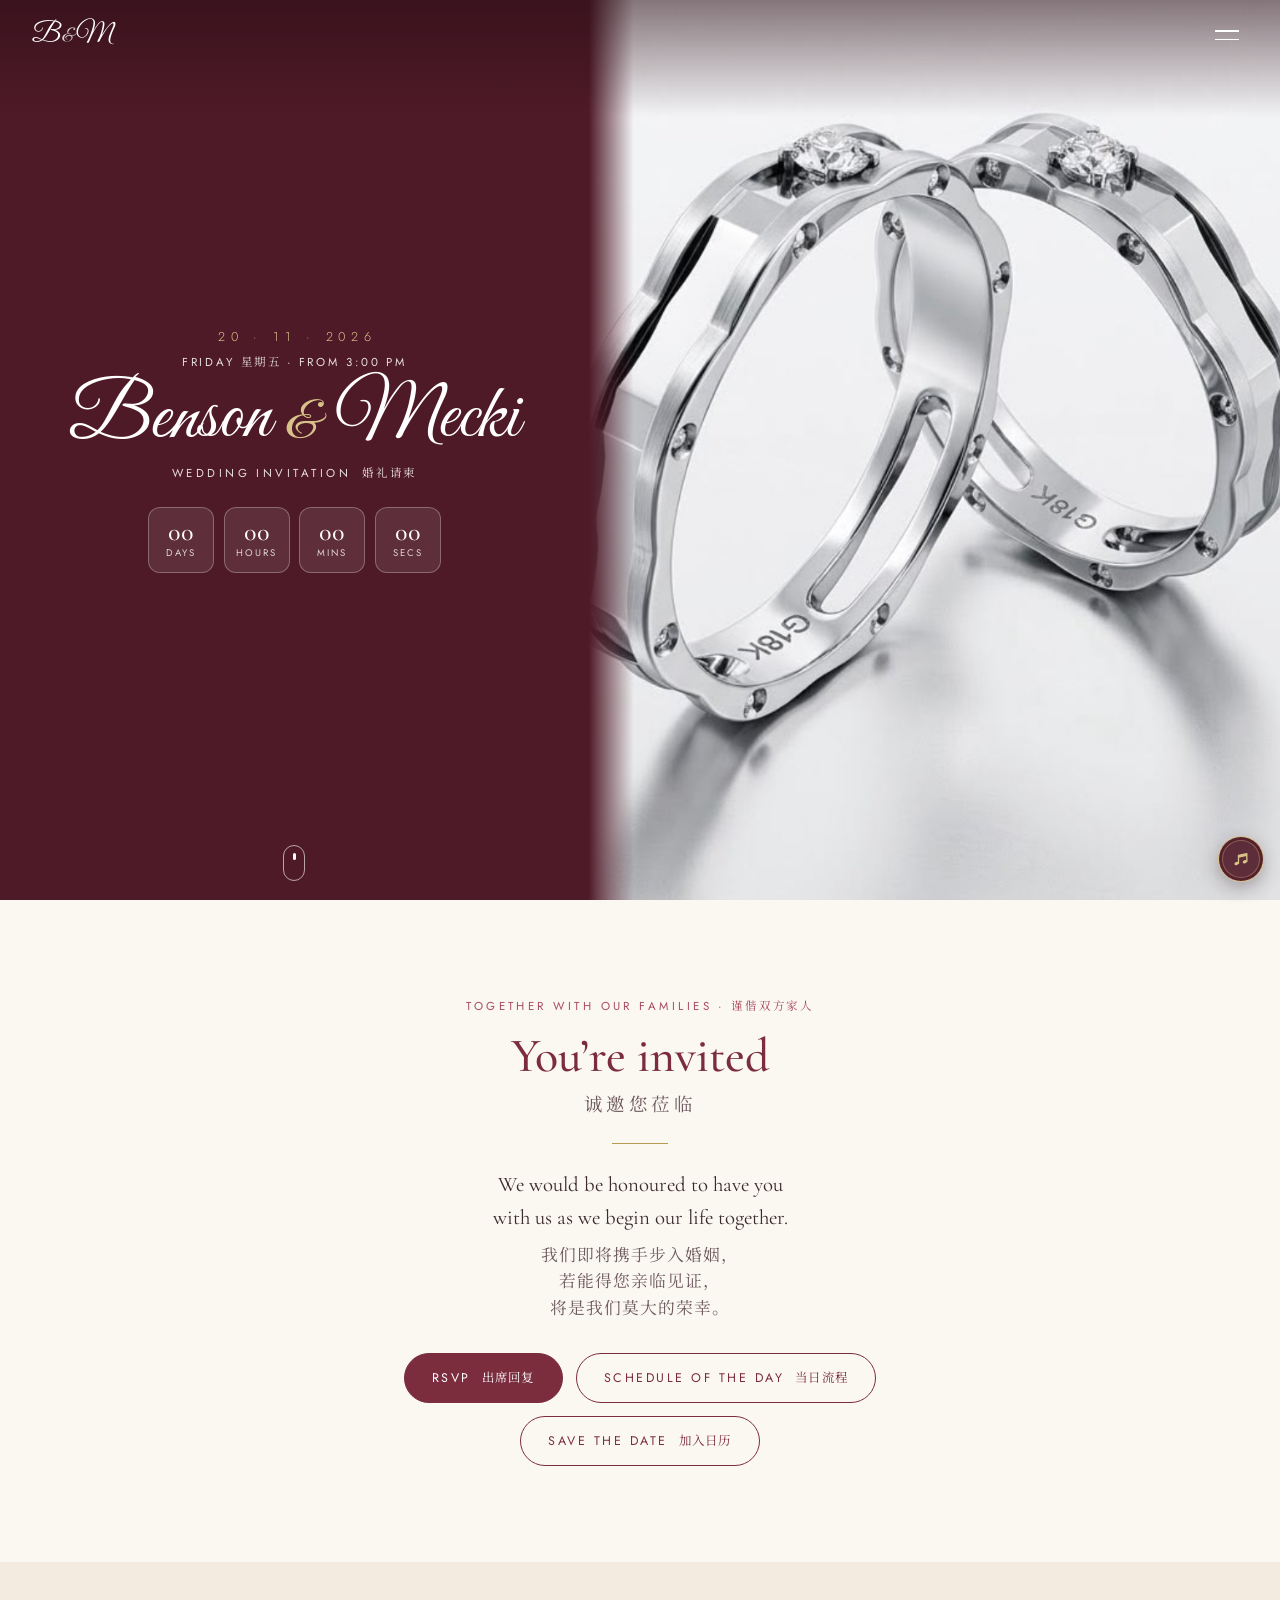
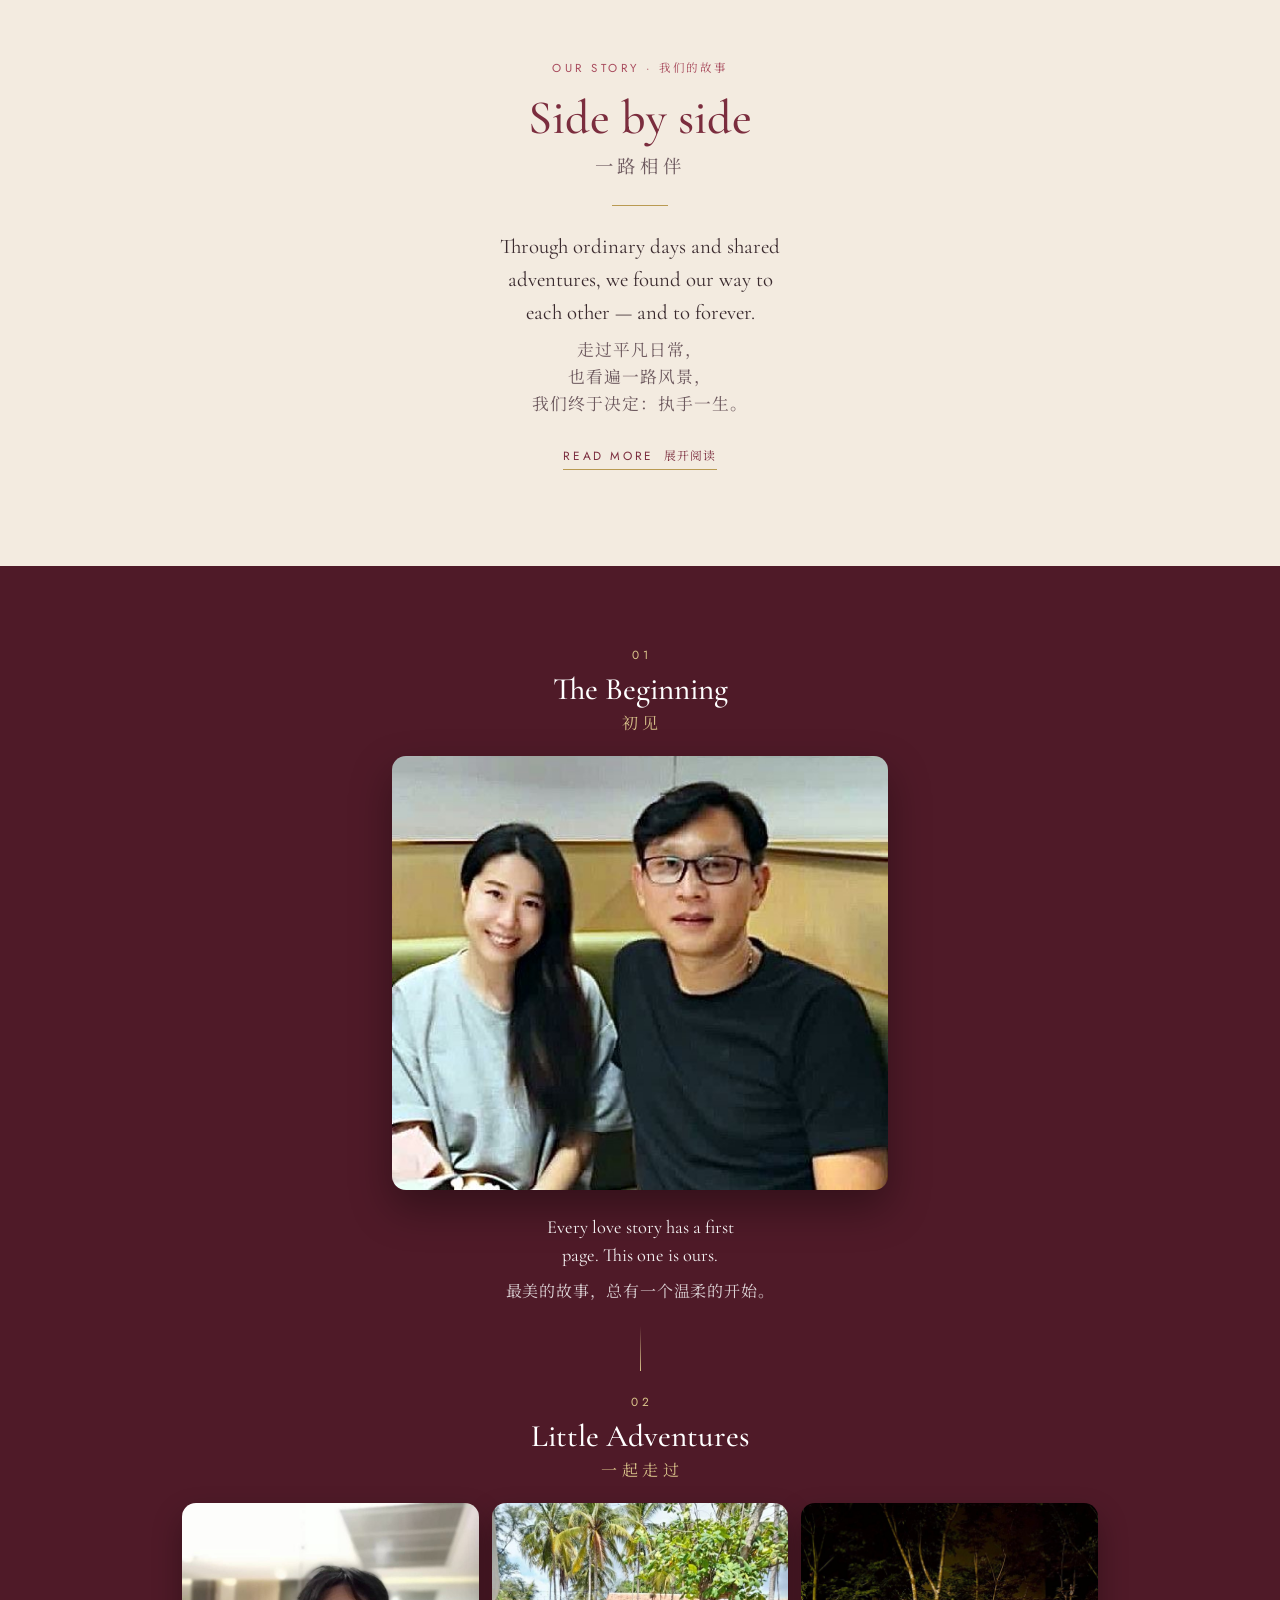
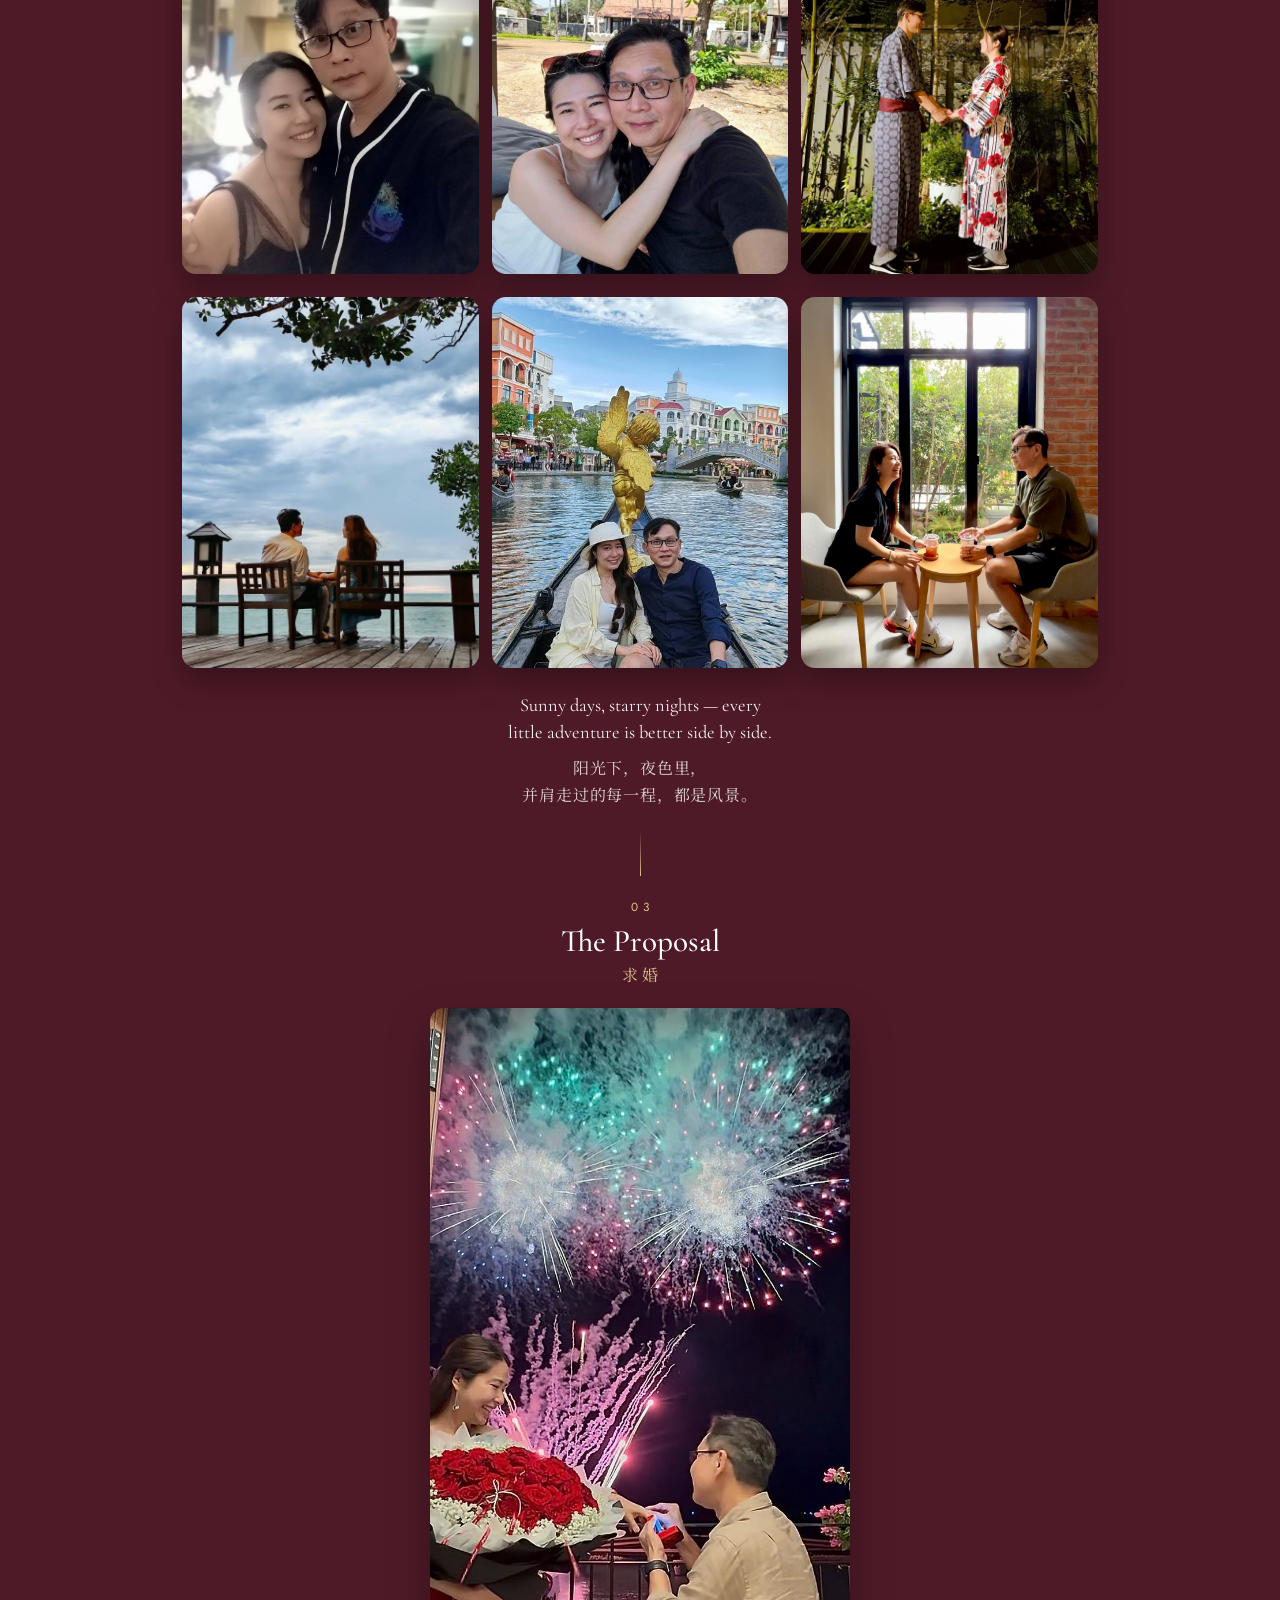
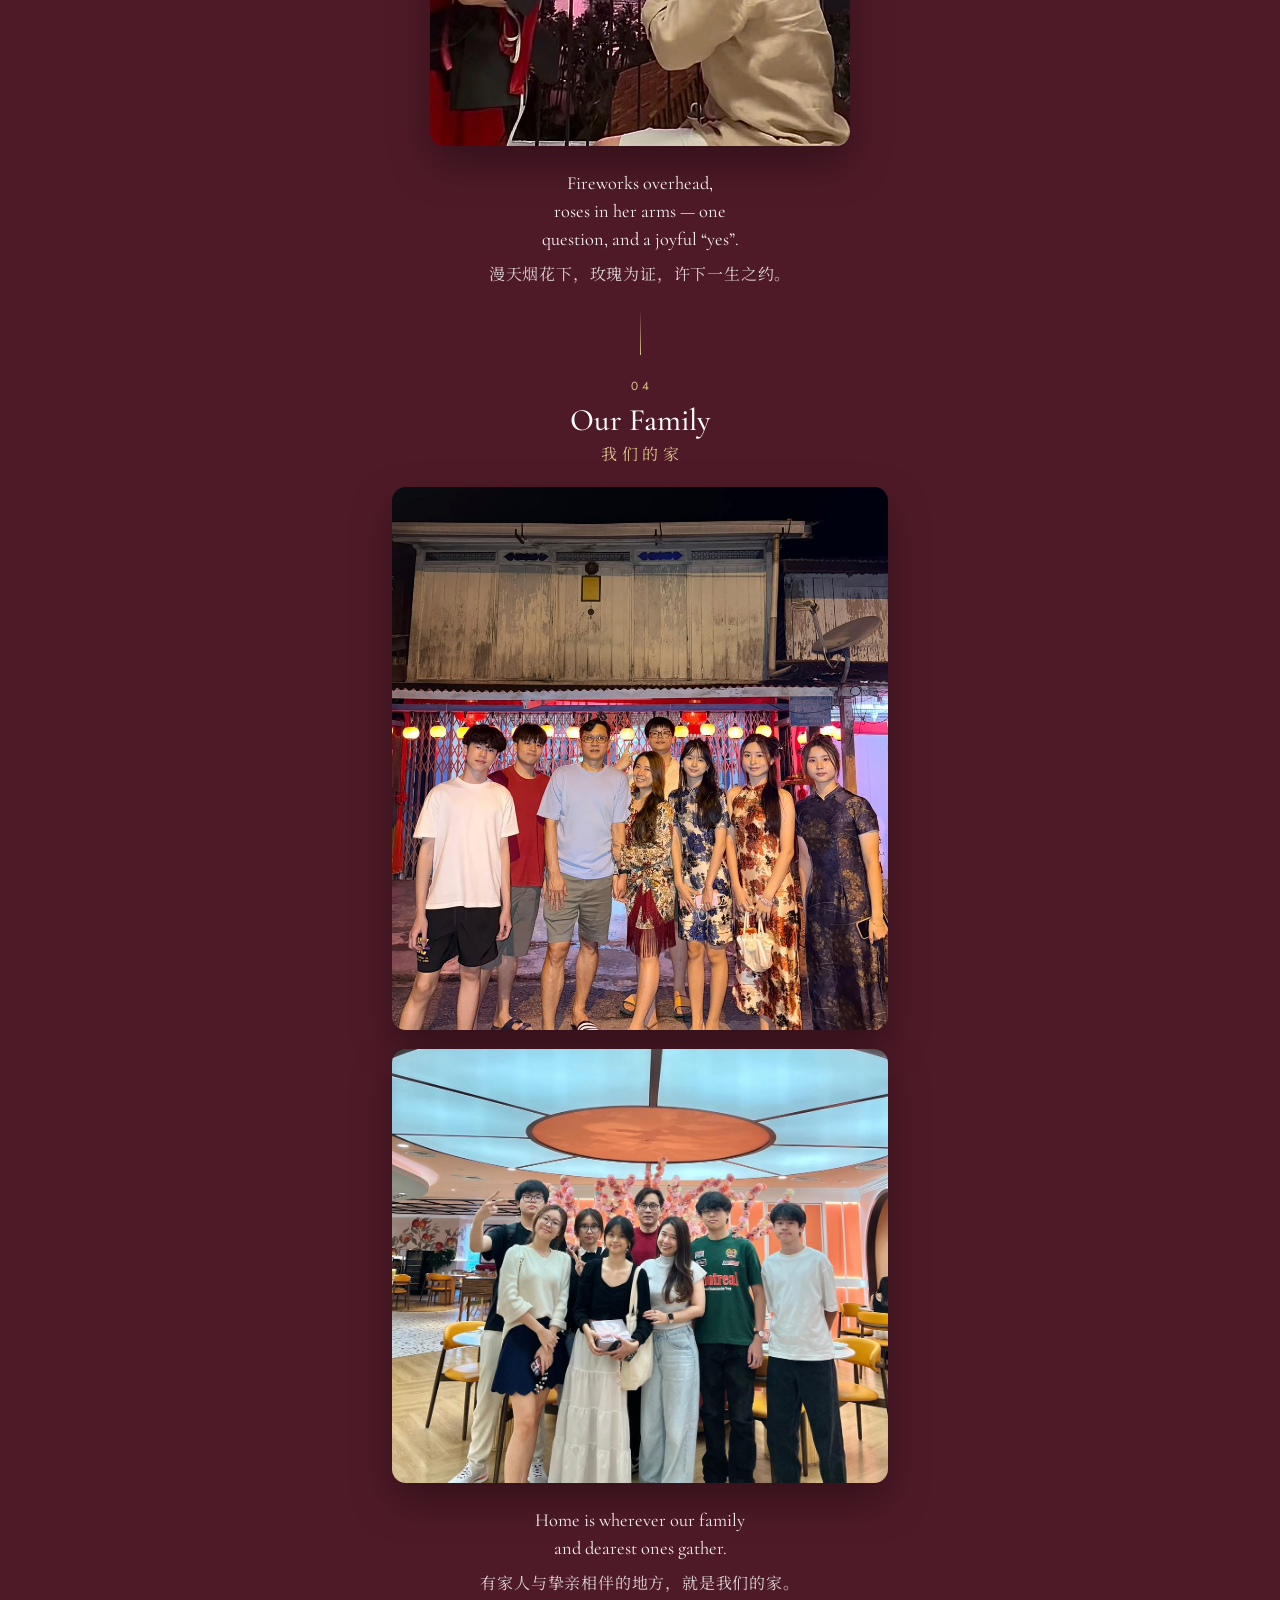
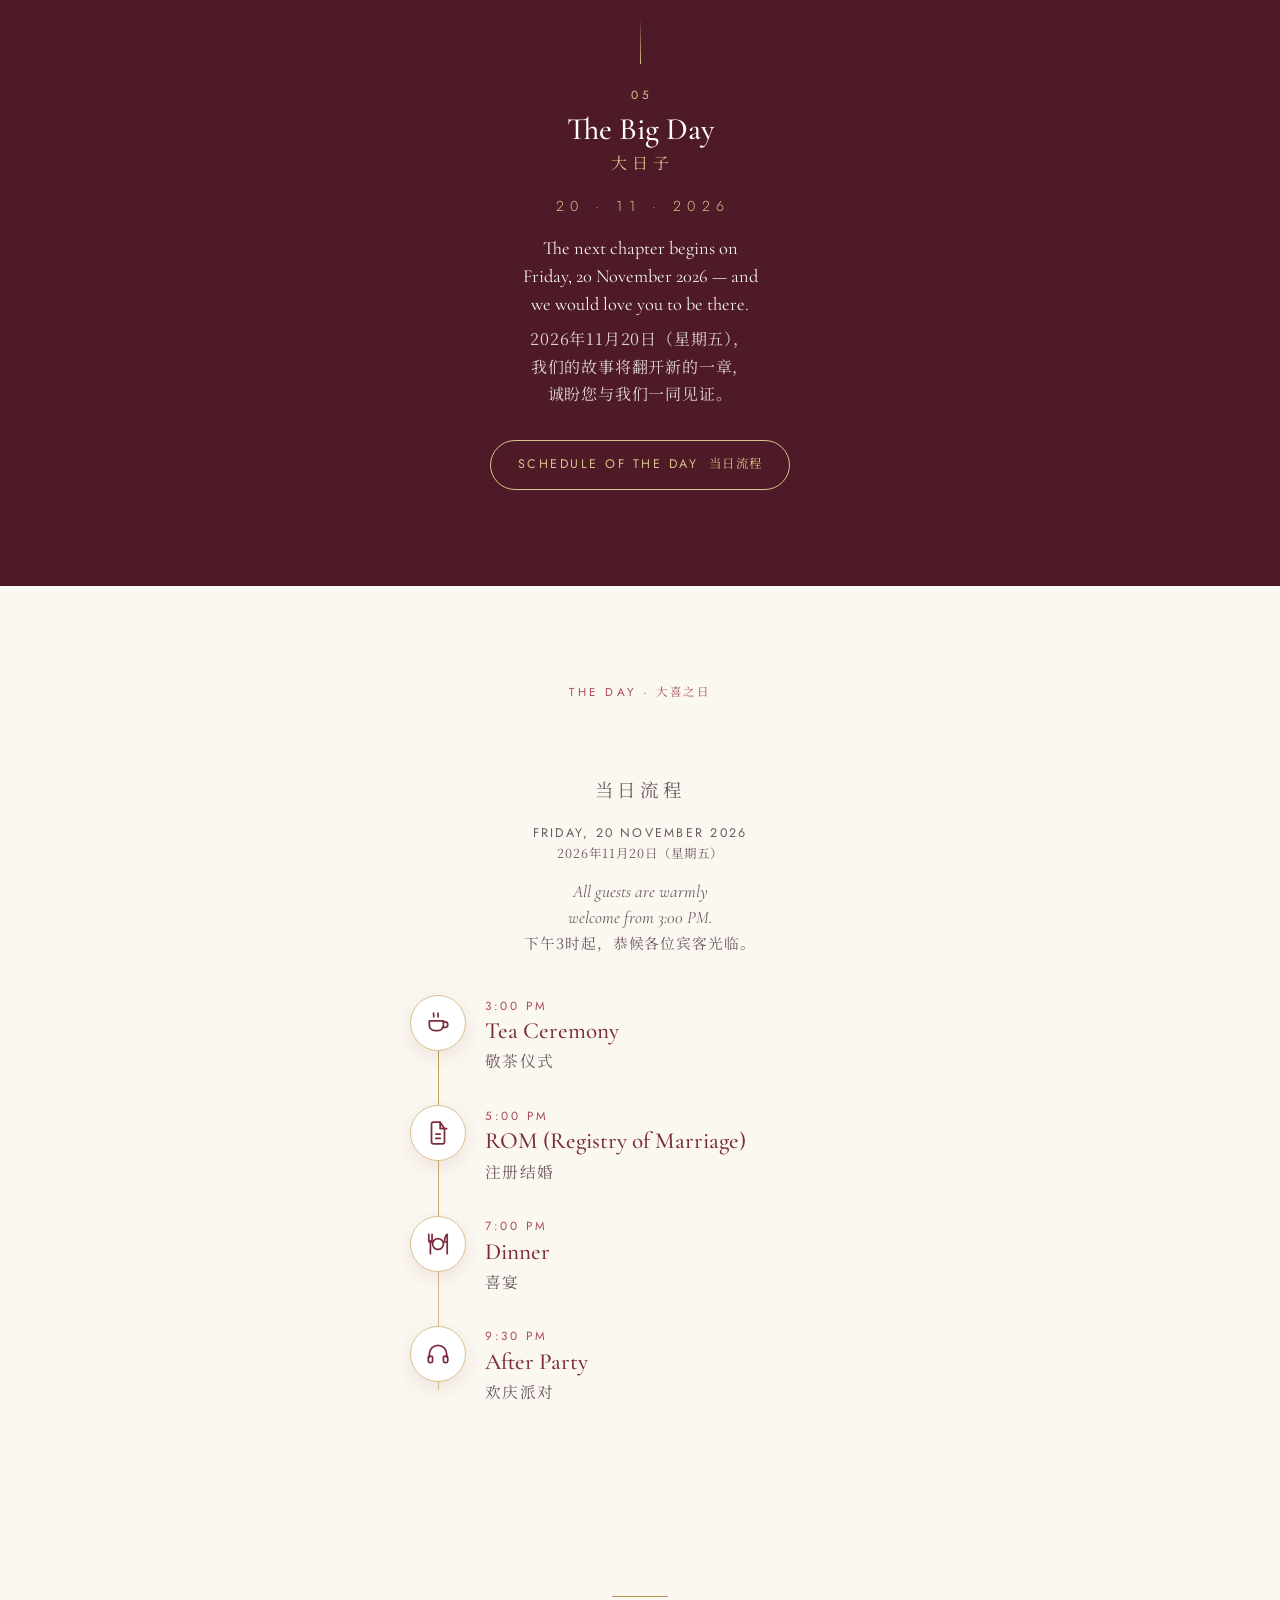
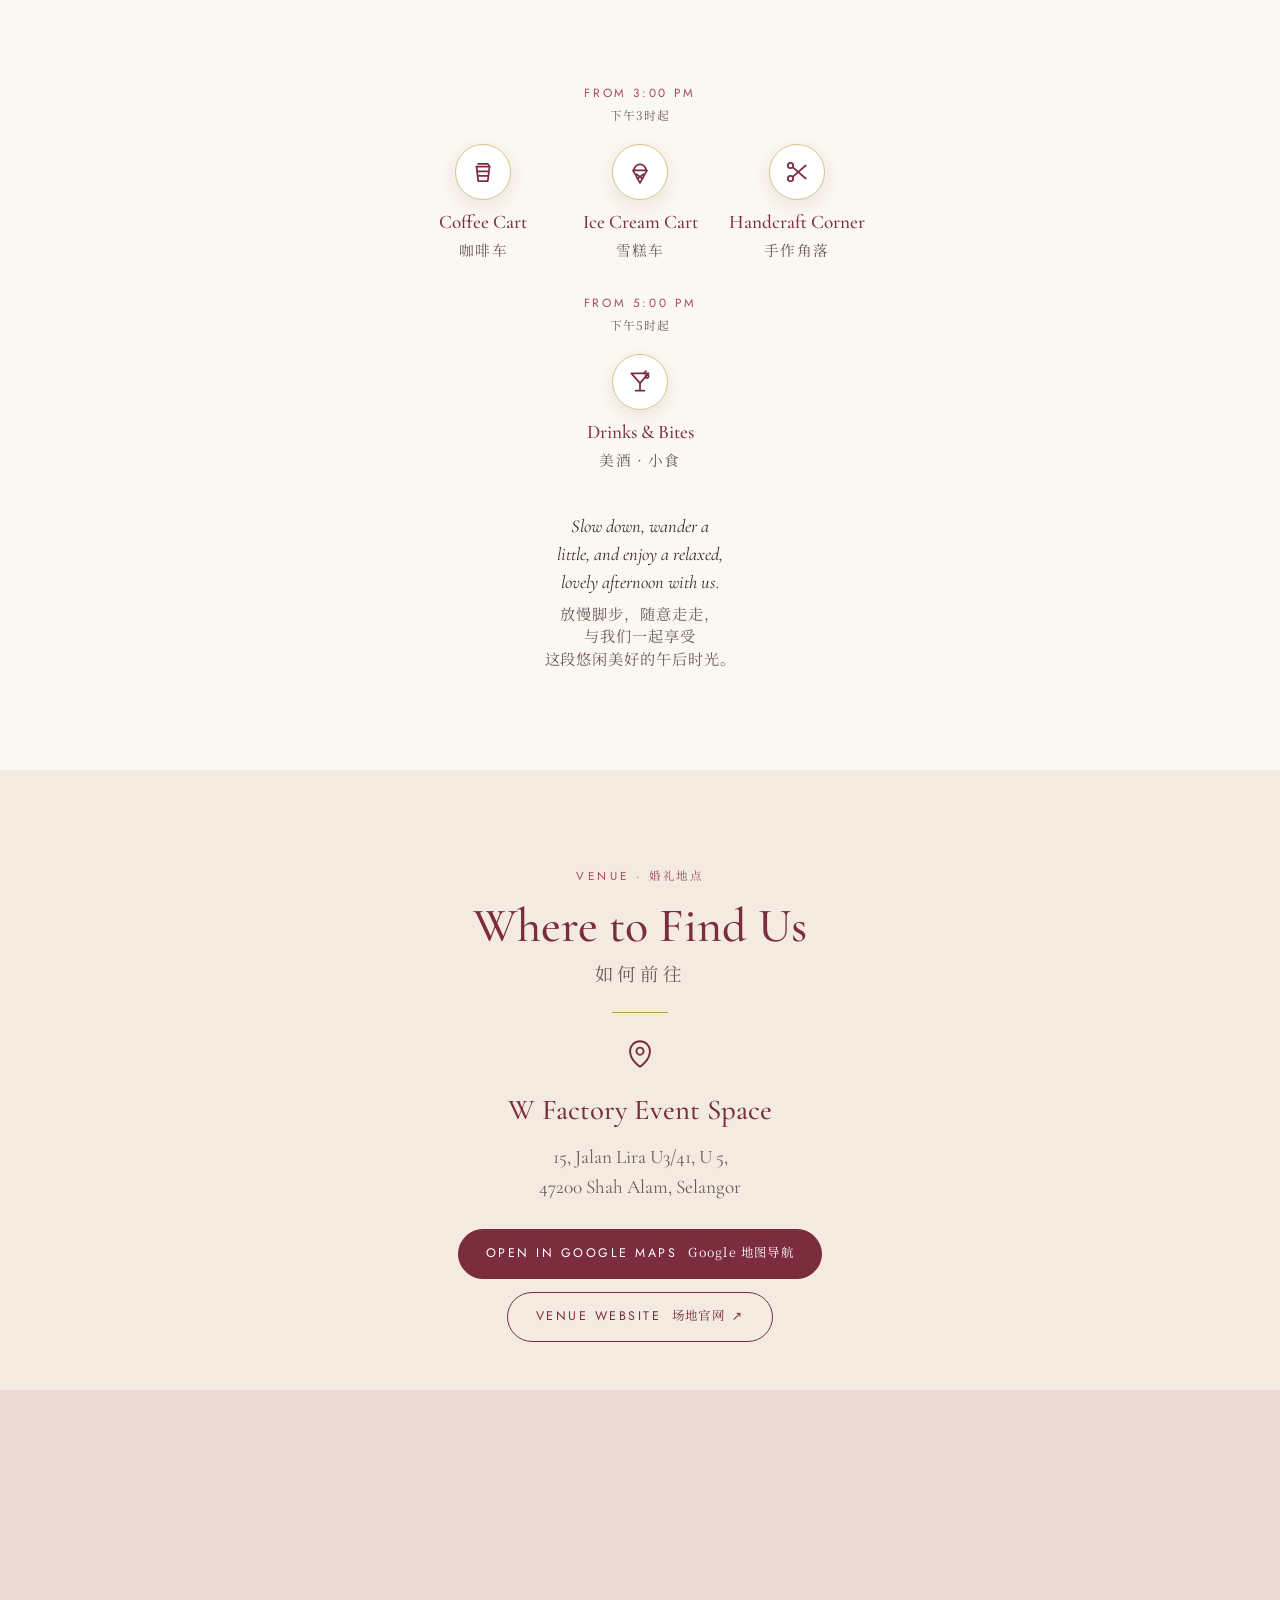
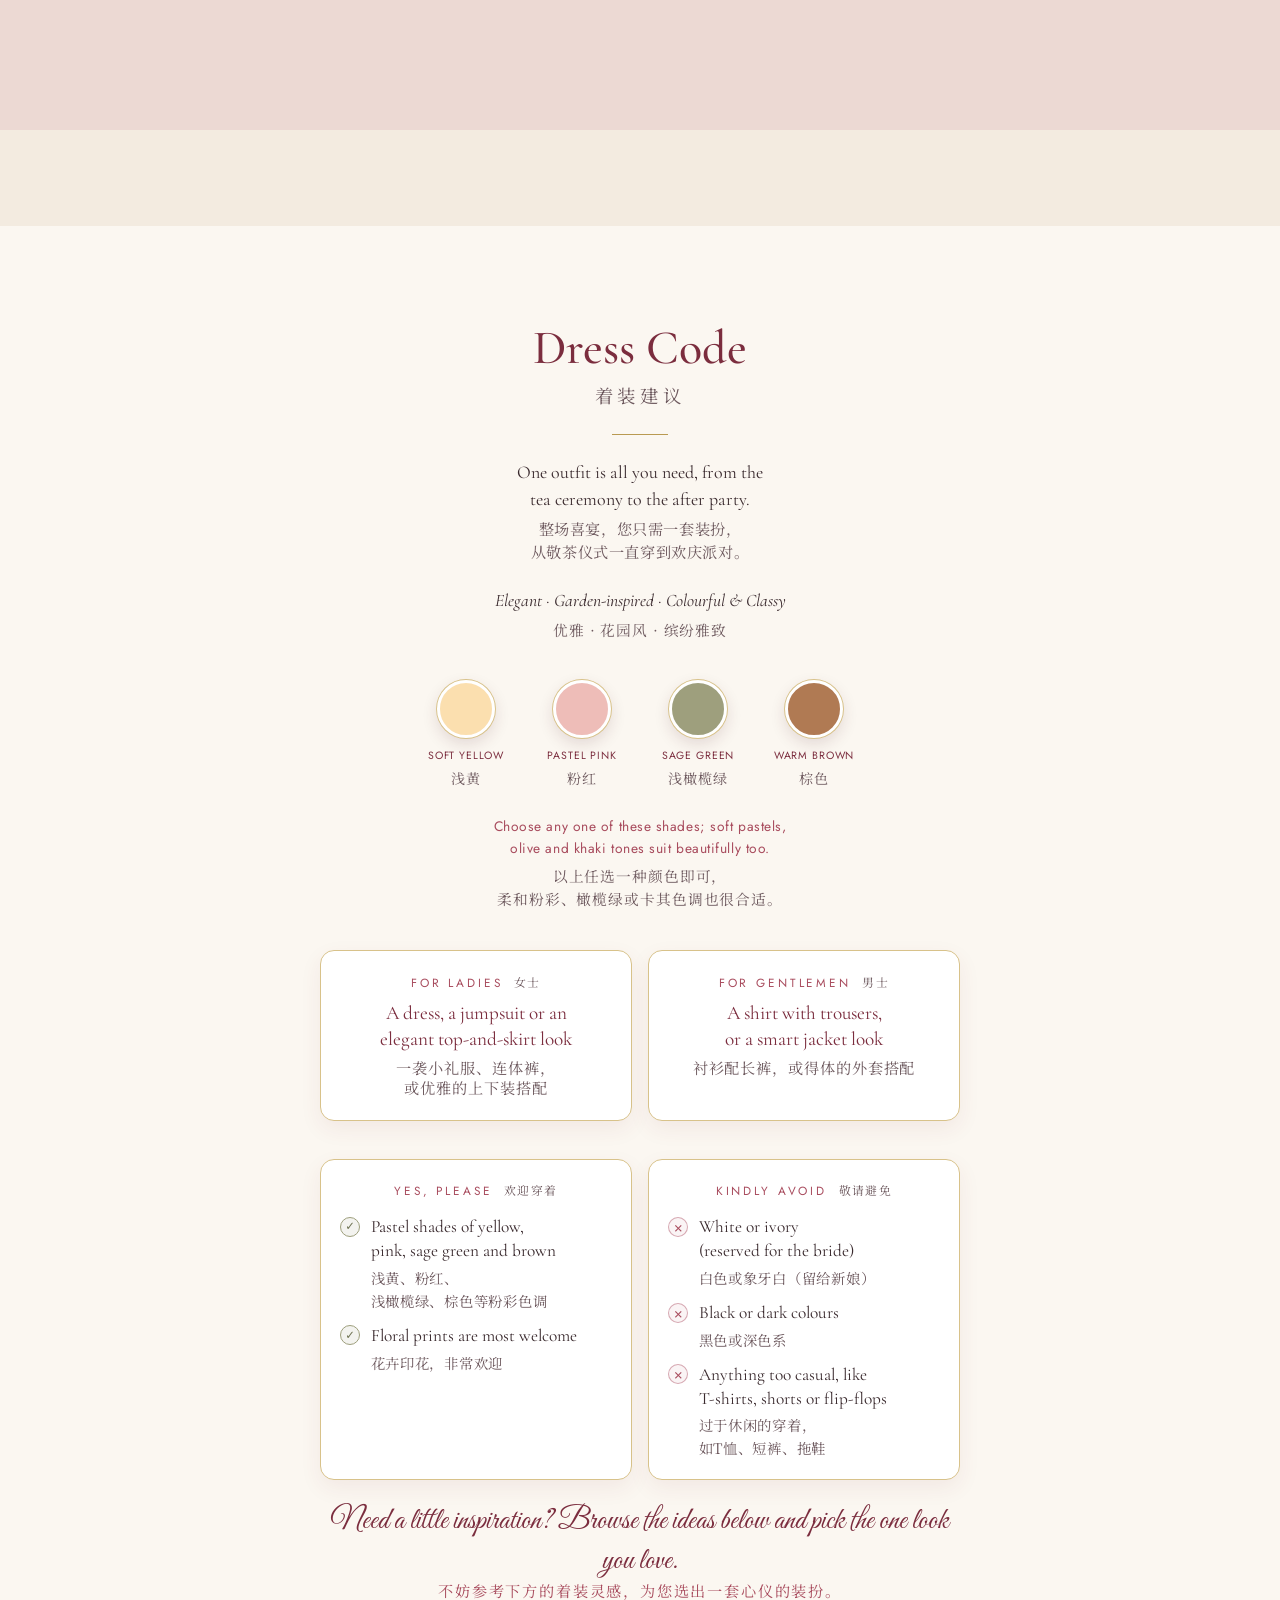
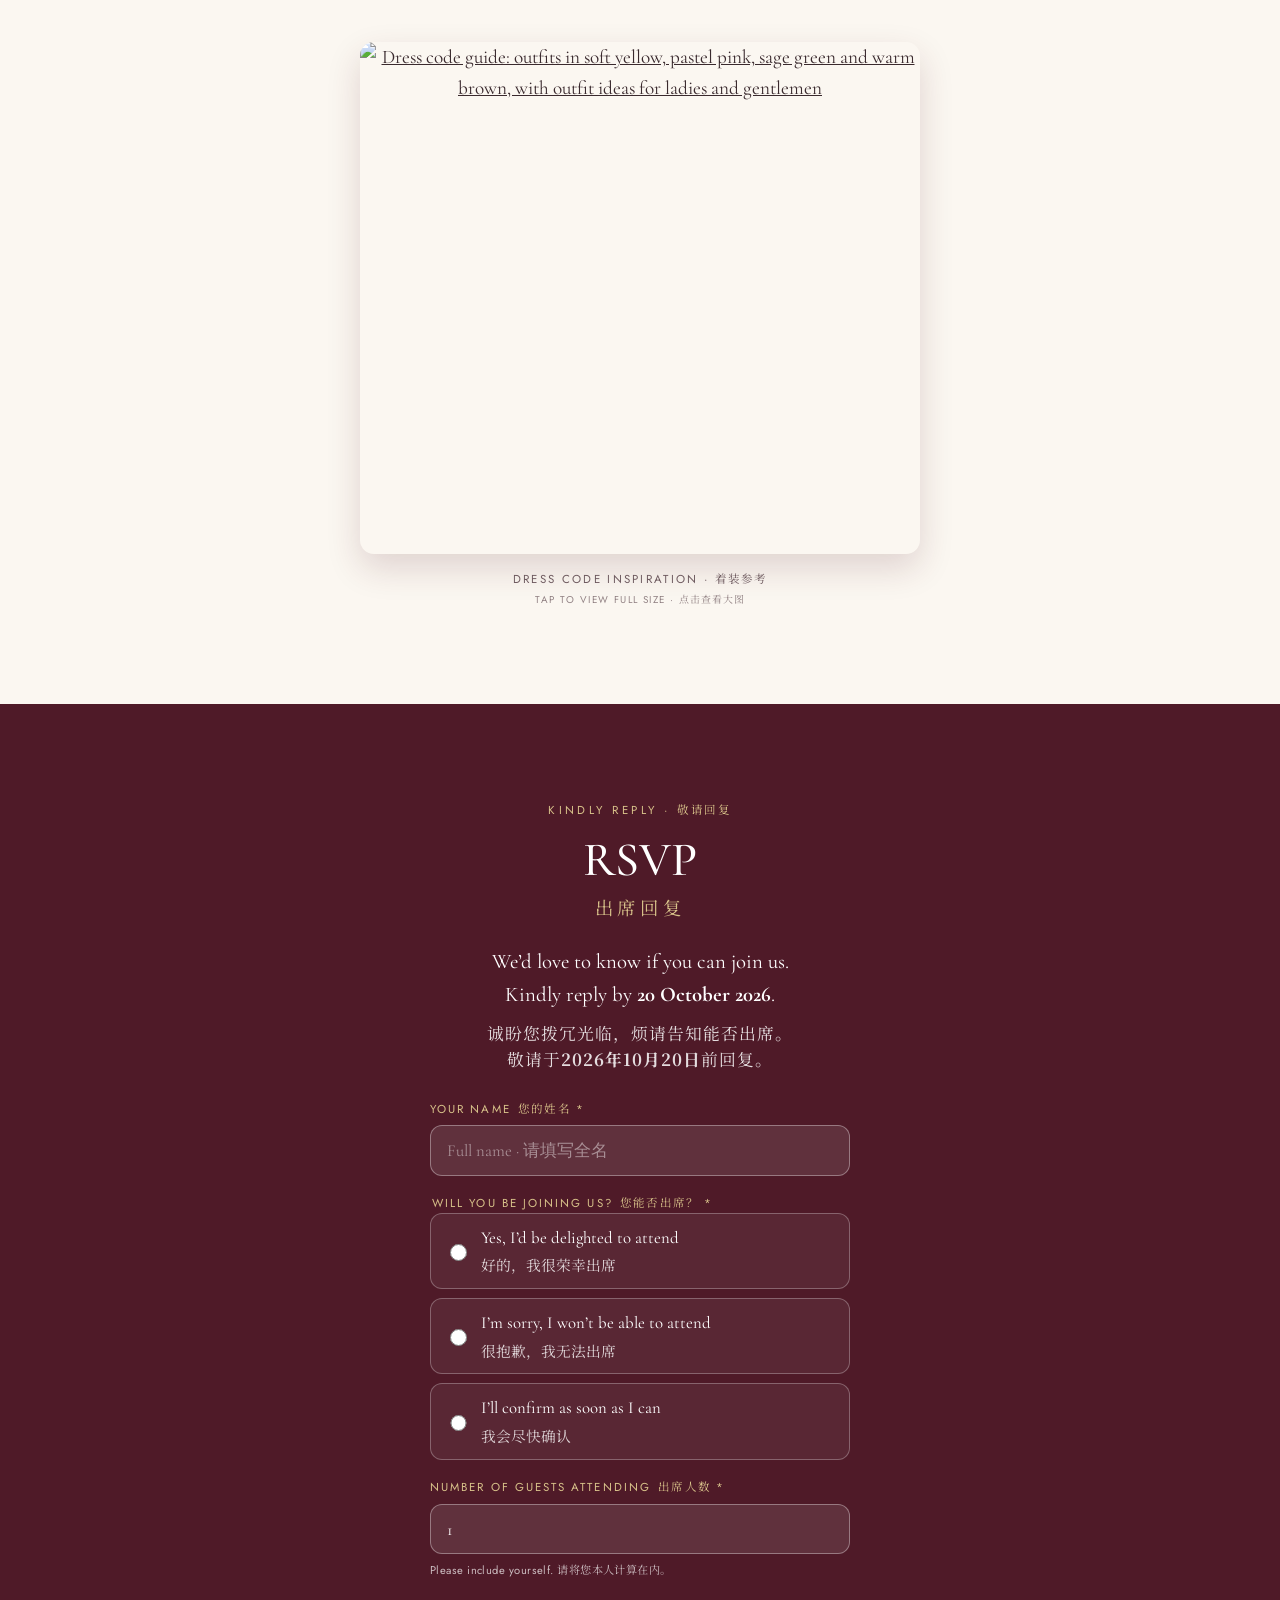
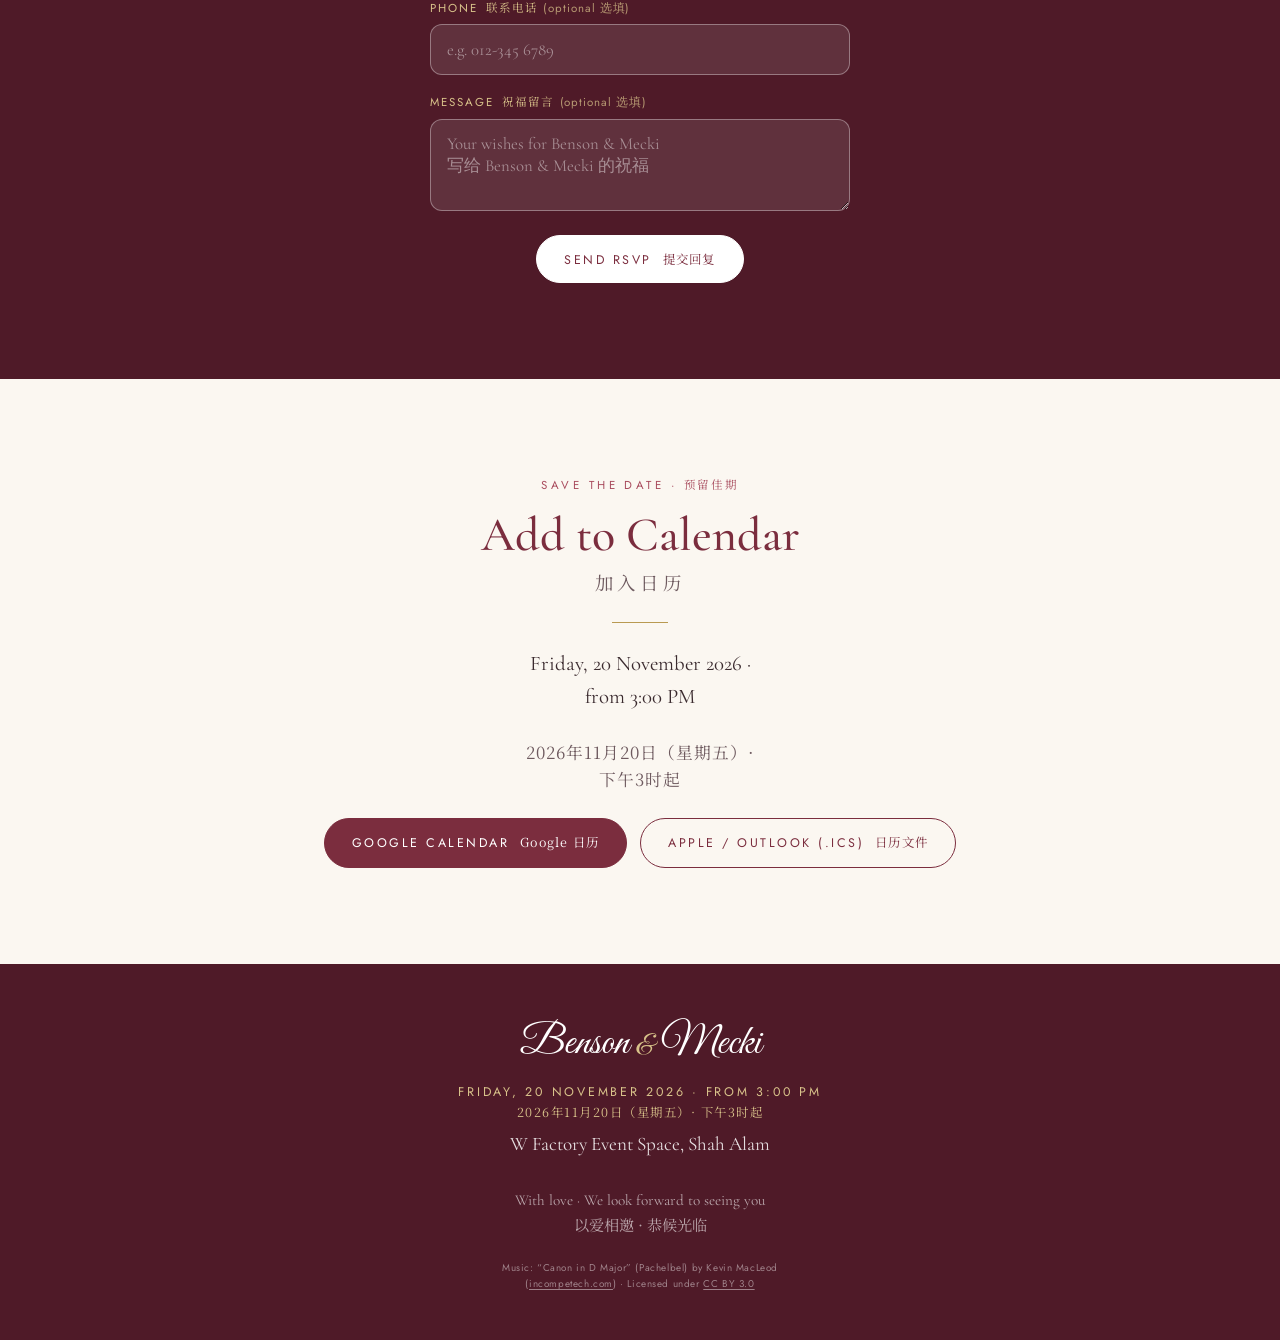
==== commit 91f7d4fd: "Schedule heading, menu link and buttons: 'Schedule of the Day' (ZH 当日流程 kept)" ====
--- a/index.html
+++ b/index.html
@@ -31,7 +31,7 @@
   </header>
   <nav class="menu" id="menu" hidden aria-label="Sections">
     <a href="#story">Our Story <em>我们的故事</em></a>
-    <a href="#timeline">Schedule <em>当日流程</em></a>
+    <a href="#timeline">Schedule of the Day <em>当日流程</em></a>
     <a href="#location">Venue <em>婚礼地点</em></a>
     <a href="#dresscode">Dress Code <em>着装建议</em></a>
     <a href="#rsvp">RSVP <em>出席回复</em></a>
@@ -71,7 +71,7 @@
         <p class="lead lead--cn" lang="zh-Hans">我们即将携手步入婚姻，若能得您亲临见证，将是我们莫大的荣幸。</p>
         <div class="intro__cta">
           <a class="btn btn--solid" href="#rsvp">RSVP <span lang="zh-Hans">出席回复</span></a>
-          <a class="btn btn--line" href="#timeline">Schedule <span lang="zh-Hans">当日流程</span></a>
+          <a class="btn btn--line" href="#timeline">Schedule of the Day <span lang="zh-Hans">当日流程</span></a>
           <a class="btn btn--line" href="#calendar">Save the Date <span lang="zh-Hans">加入日历</span></a>
         </div>
       </div>
@@ -167,7 +167,7 @@
           <p class="chapter__date">20 &middot; 11 &middot; 2026</p>
           <p>The next chapter begins on Friday, 20&nbsp;November 2026&nbsp;&mdash; and we would love you to be there.</p>
           <p class="chapter__verse" lang="zh-Hans"><span class="ph">2026年11月20日（星期五），</span><span class="ph">我们的故事将翻开新的一章，</span><span class="ph">诚盼您与我们一同见证。</span></p>
-          <a class="btn btn--gold" href="#timeline">Schedule <span lang="zh-Hans">当日流程</span></a>
+          <a class="btn btn--gold" href="#timeline">Schedule of the Day <span lang="zh-Hans">当日流程</span></a>
         </div>
       </article>
     </section>
@@ -176,7 +176,7 @@
     <section class="section timeline-section" id="timeline">
       <div class="section__inner">
         <p class="eyebrow reveal">The Day · <span lang="zh-Hans">大喜之日</span></p>
-        <h2 class="title reveal">Schedule</h2>
+        <h2 class="title reveal">Schedule of the Day</h2>
         <p class="title-cn reveal" lang="zh-Hans">当日流程</p>
         <p class="tl__date reveal">Friday, 20 November 2026<br /><span lang="zh-Hans">2026年11月20日（星期五）</span></p>
         <p class="tl__welcome reveal">All guests are warmly welcome from 3:00&nbsp;PM.<br /><span lang="zh-Hans">下午3时起，恭候各位宾客光临。</span></p>
@@ -333,8 +333,8 @@
         <p class="dc__fun reveal">Need a little inspiration? Browse the ideas below and pick the one look you love. <span lang="zh-Hans"><span class="ph">不妨参考下方的着装灵感，</span><wbr /><span class="ph">为您选出一套心仪的装扮。</span></span></p>
 
         <figure class="dc__figure reveal">
-          <a href="assets/dress-code/dress-code-guide-v3.jpg" target="_blank" rel="noopener" aria-label="Open the dress code guide at full size 查看大图">
-            <img src="assets/dress-code/dress-code-guide-v3.jpg" alt="Dress code guide: outfits in soft yellow, pastel pink, sage green and warm brown, with outfit ideas for ladies and gentlemen" loading="lazy" decoding="async" width="1280" height="1170" />
+          <a href="assets/dress-code/dress-code-guide-v2.jpg" target="_blank" rel="noopener" aria-label="Open the dress code guide at full size 查看大图">
+            <img src="assets/dress-code/dress-code-guide-v2.jpg" alt="Dress code guide: outfits in soft yellow, pastel pink, sage green and warm brown, with outfit ideas for ladies and gentlemen" loading="lazy" decoding="async" width="1280" height="1170" />
           </a>
           <figcaption>Dress code inspiration · <span lang="zh-Hans">着装参考</span><small>Tap to view full size · <span lang="zh-Hans">点击查看大图</span></small></figcaption>
         </figure>
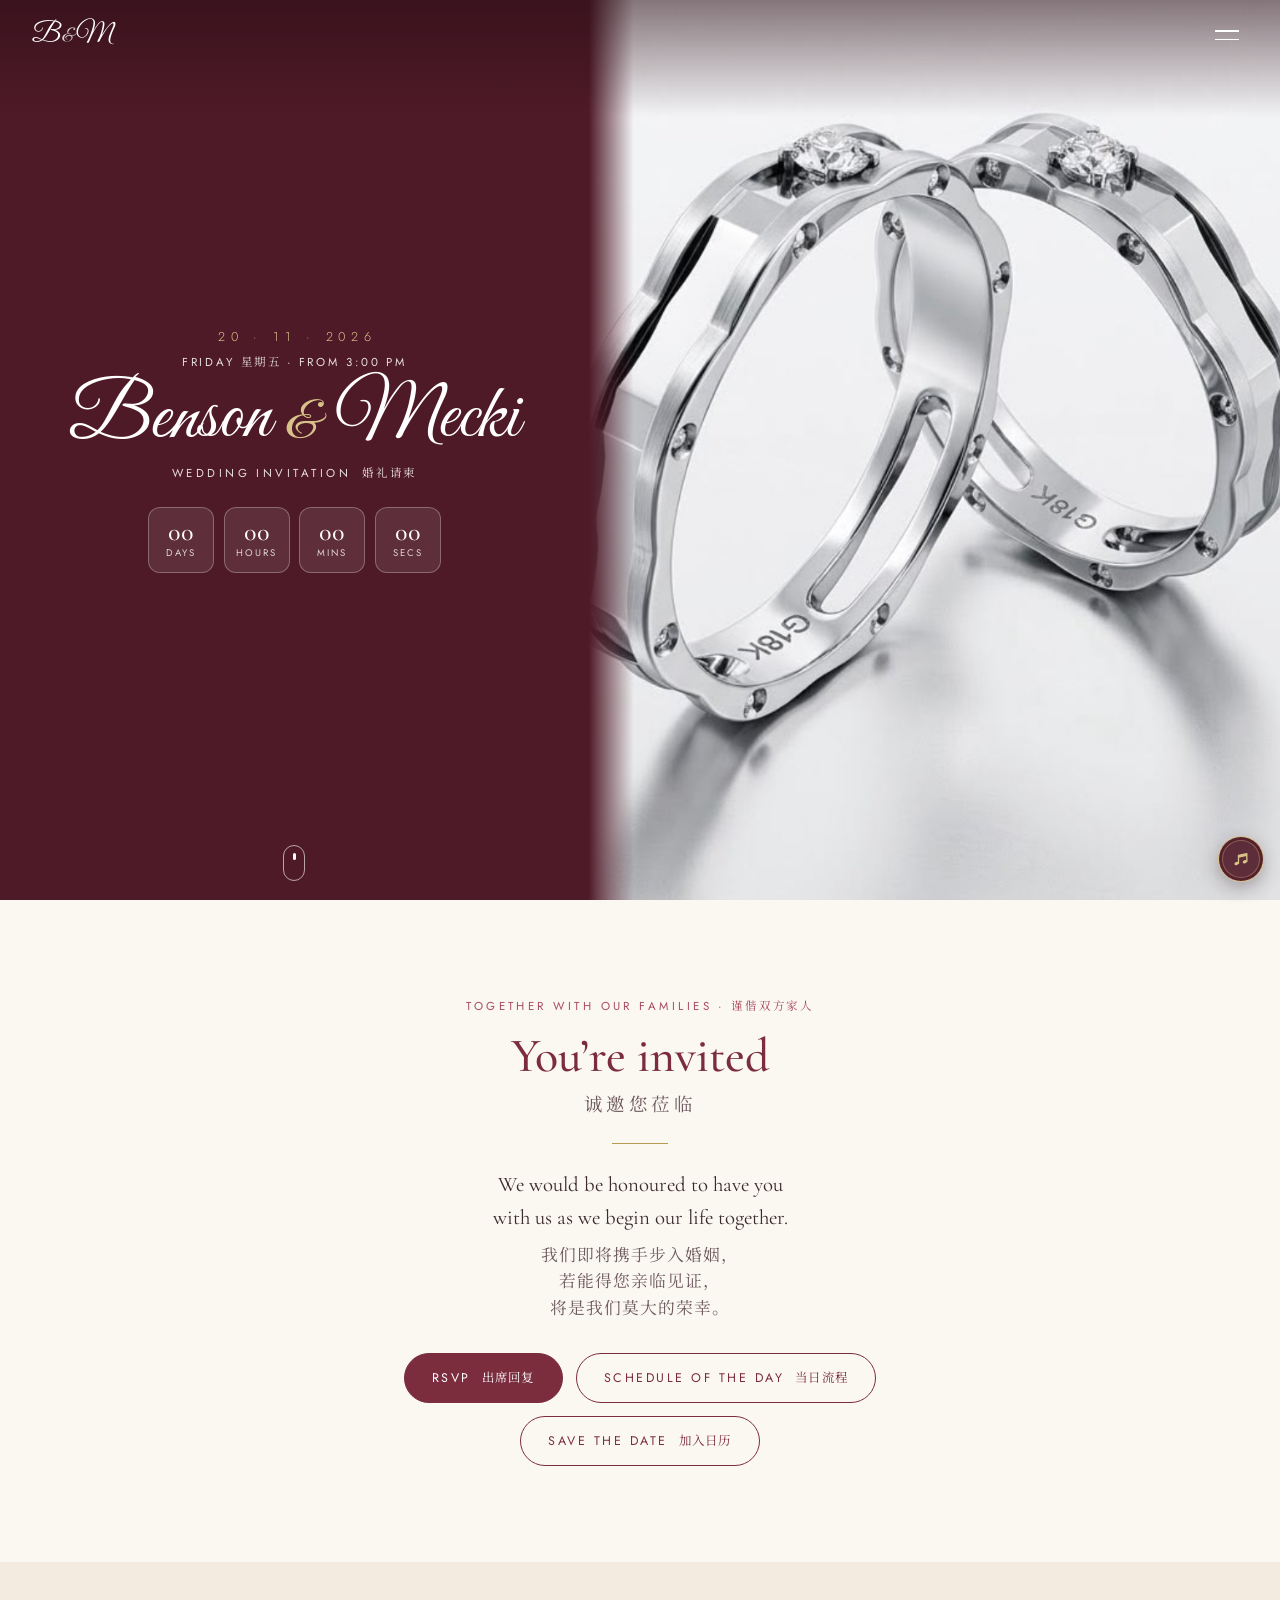
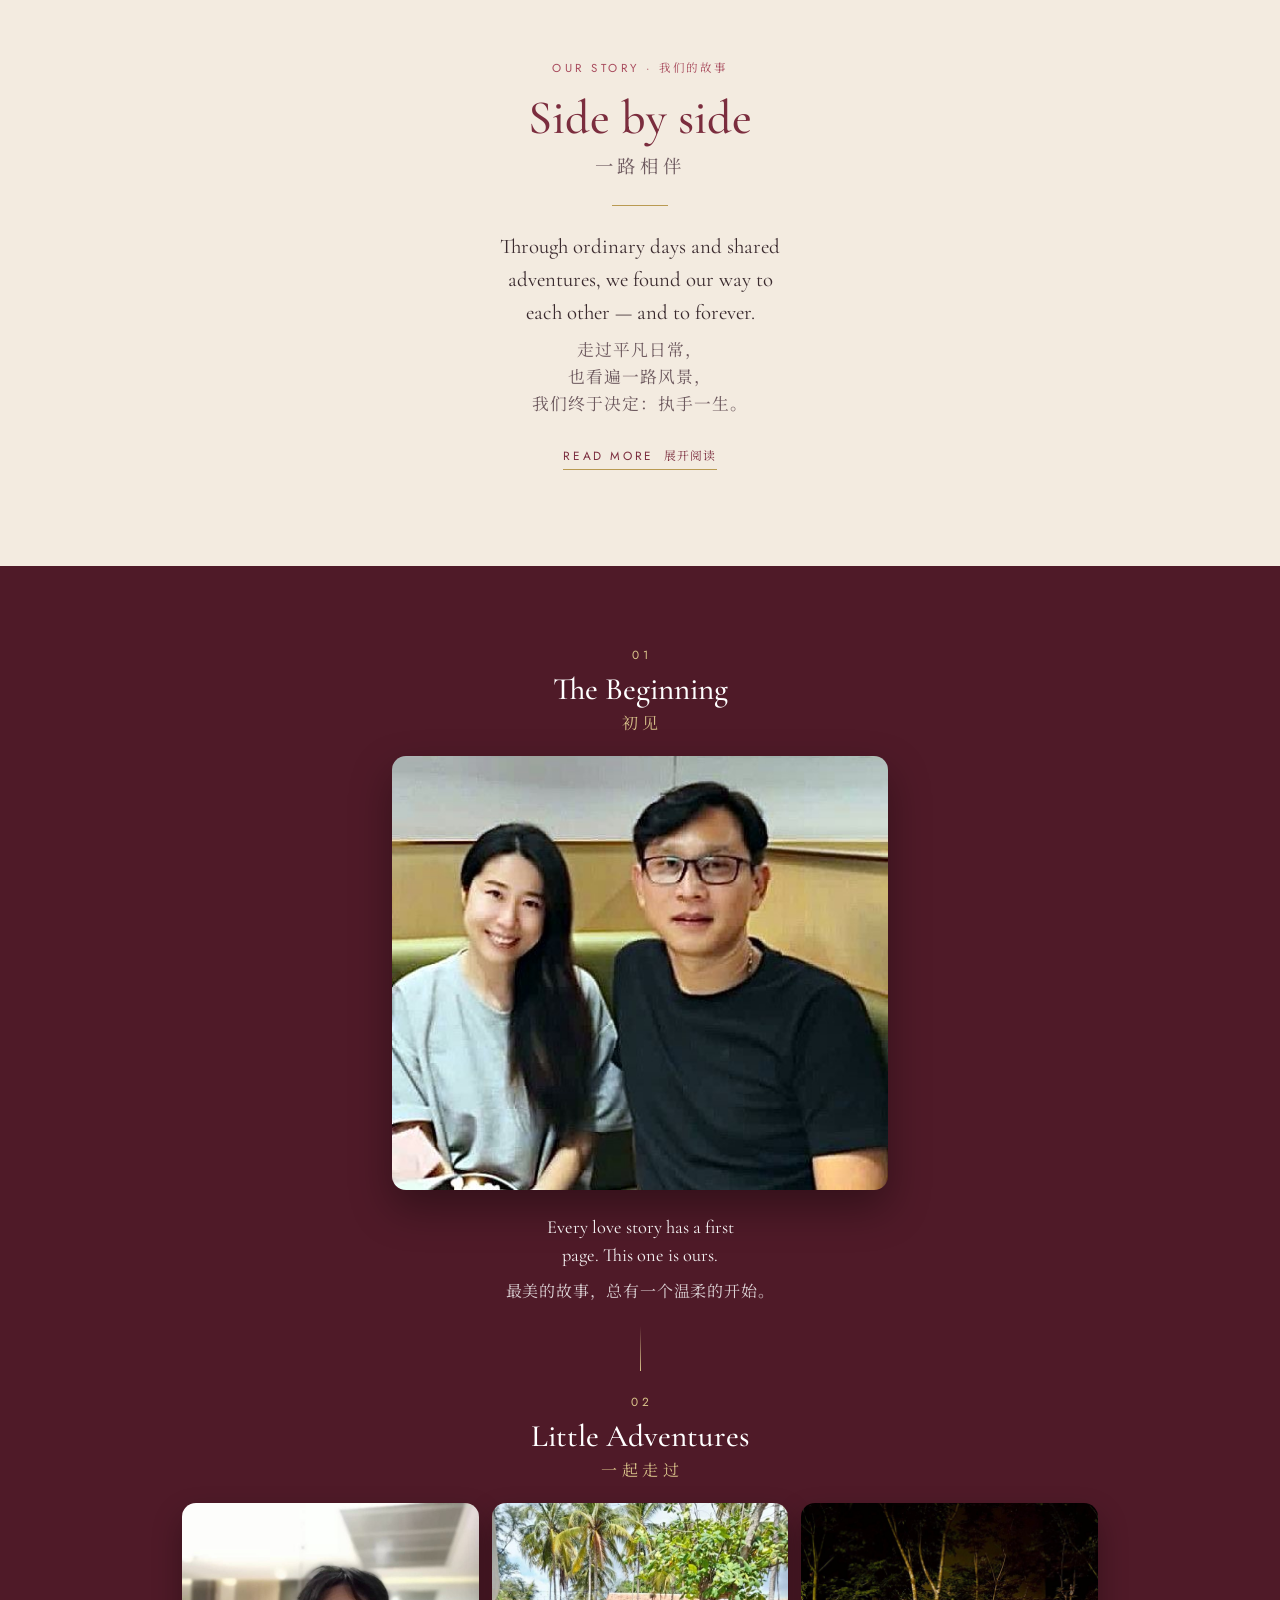
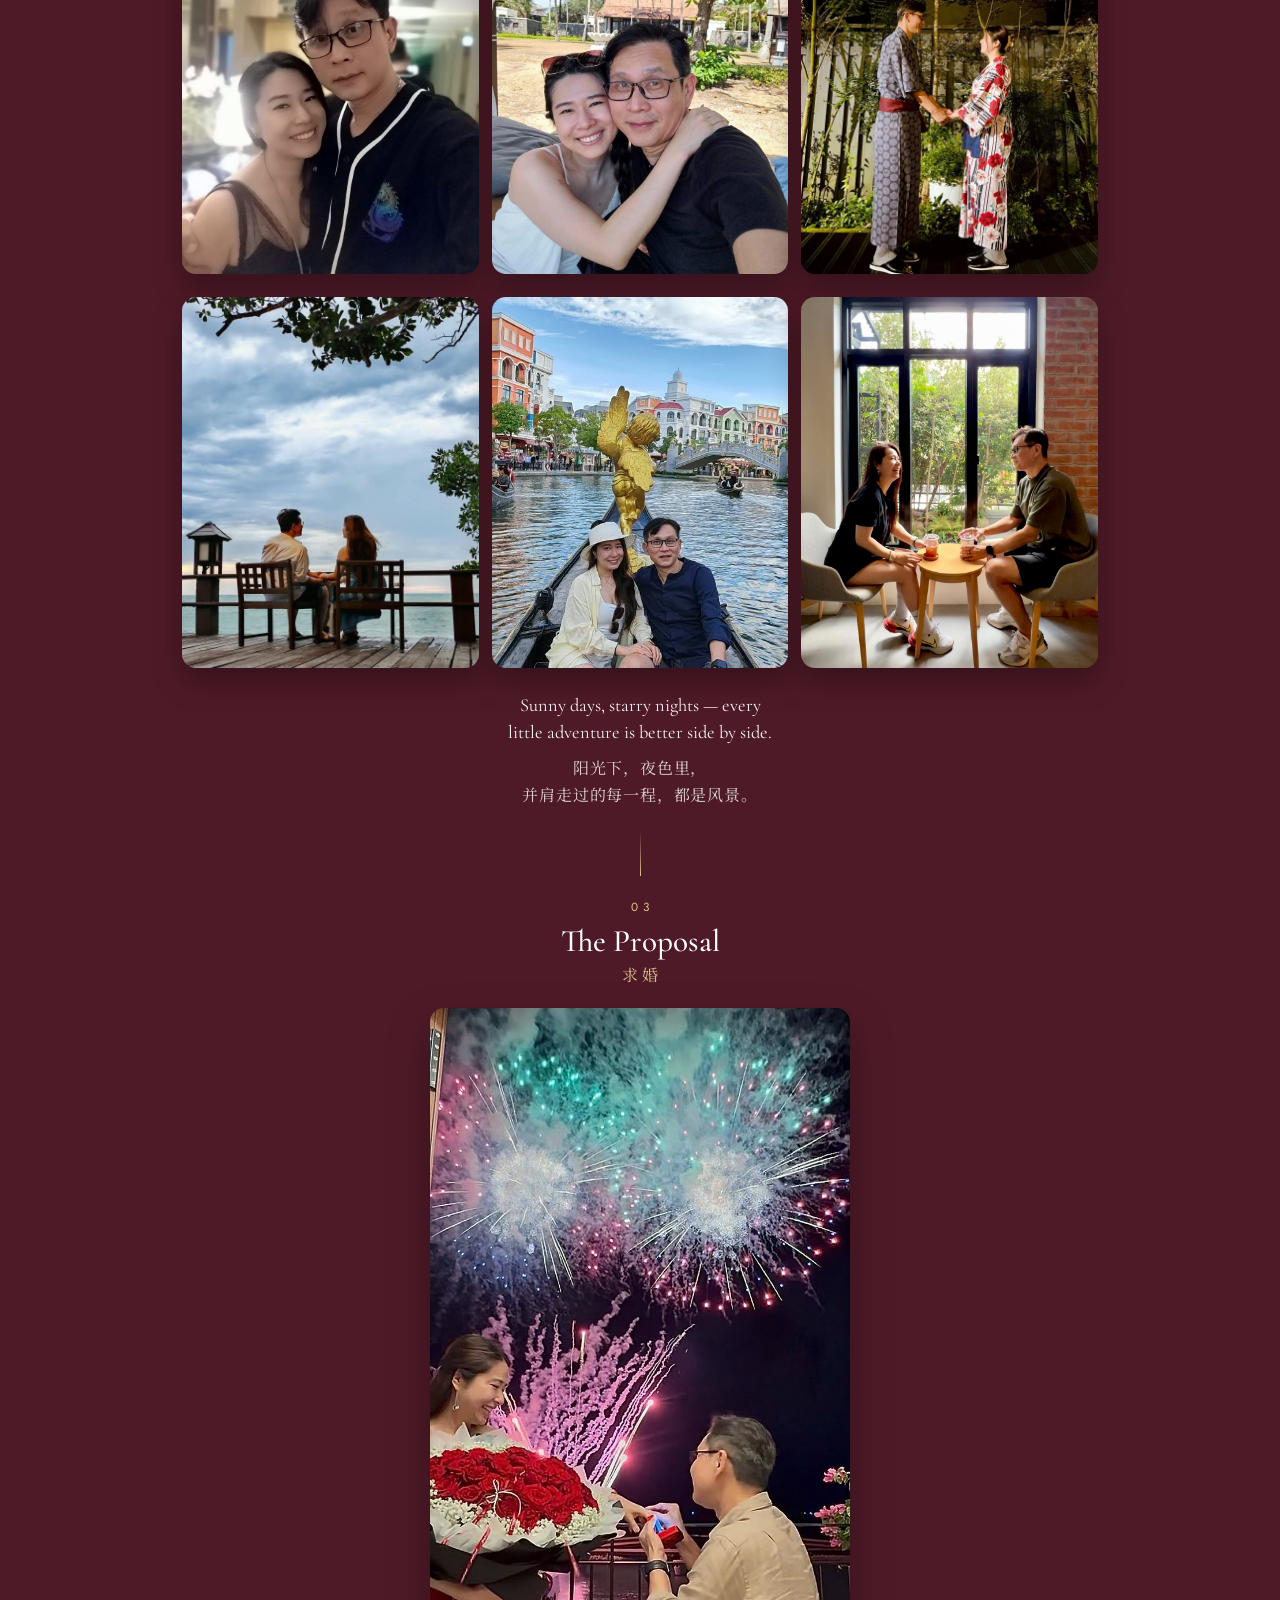
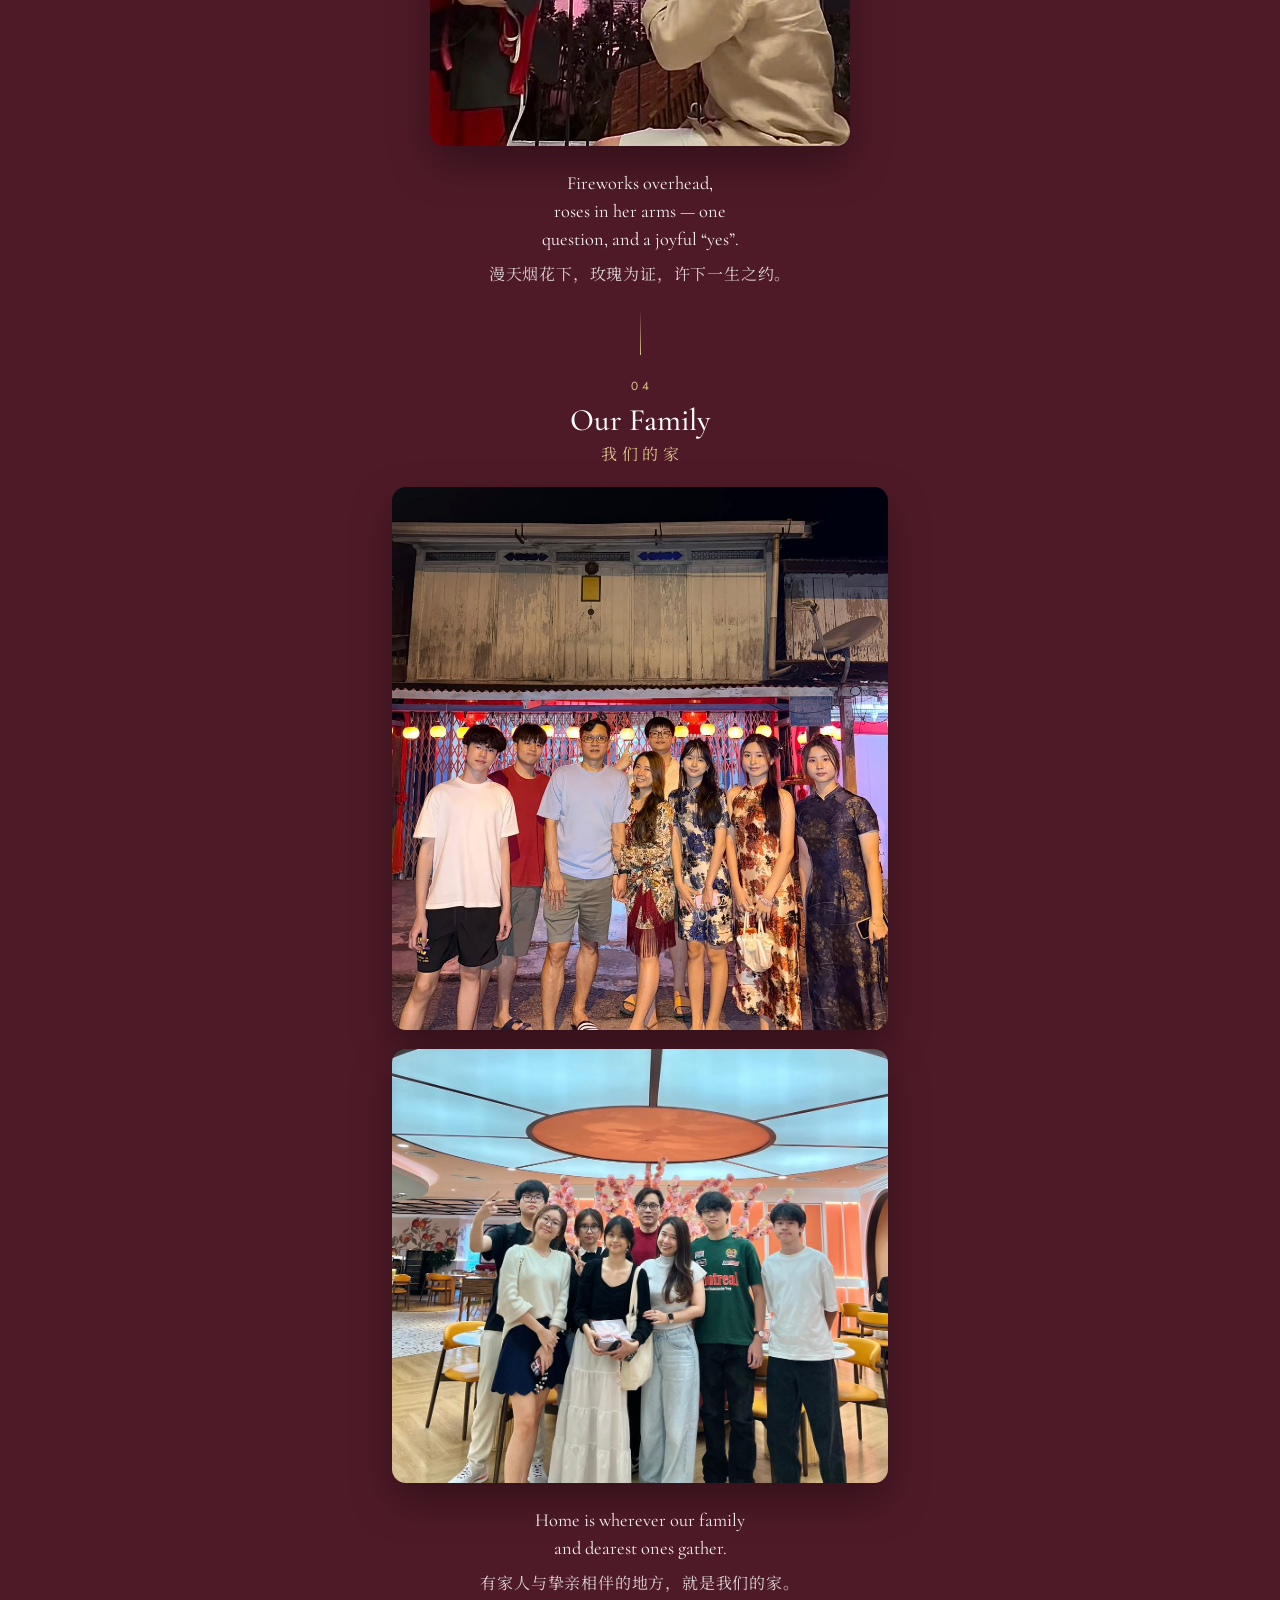
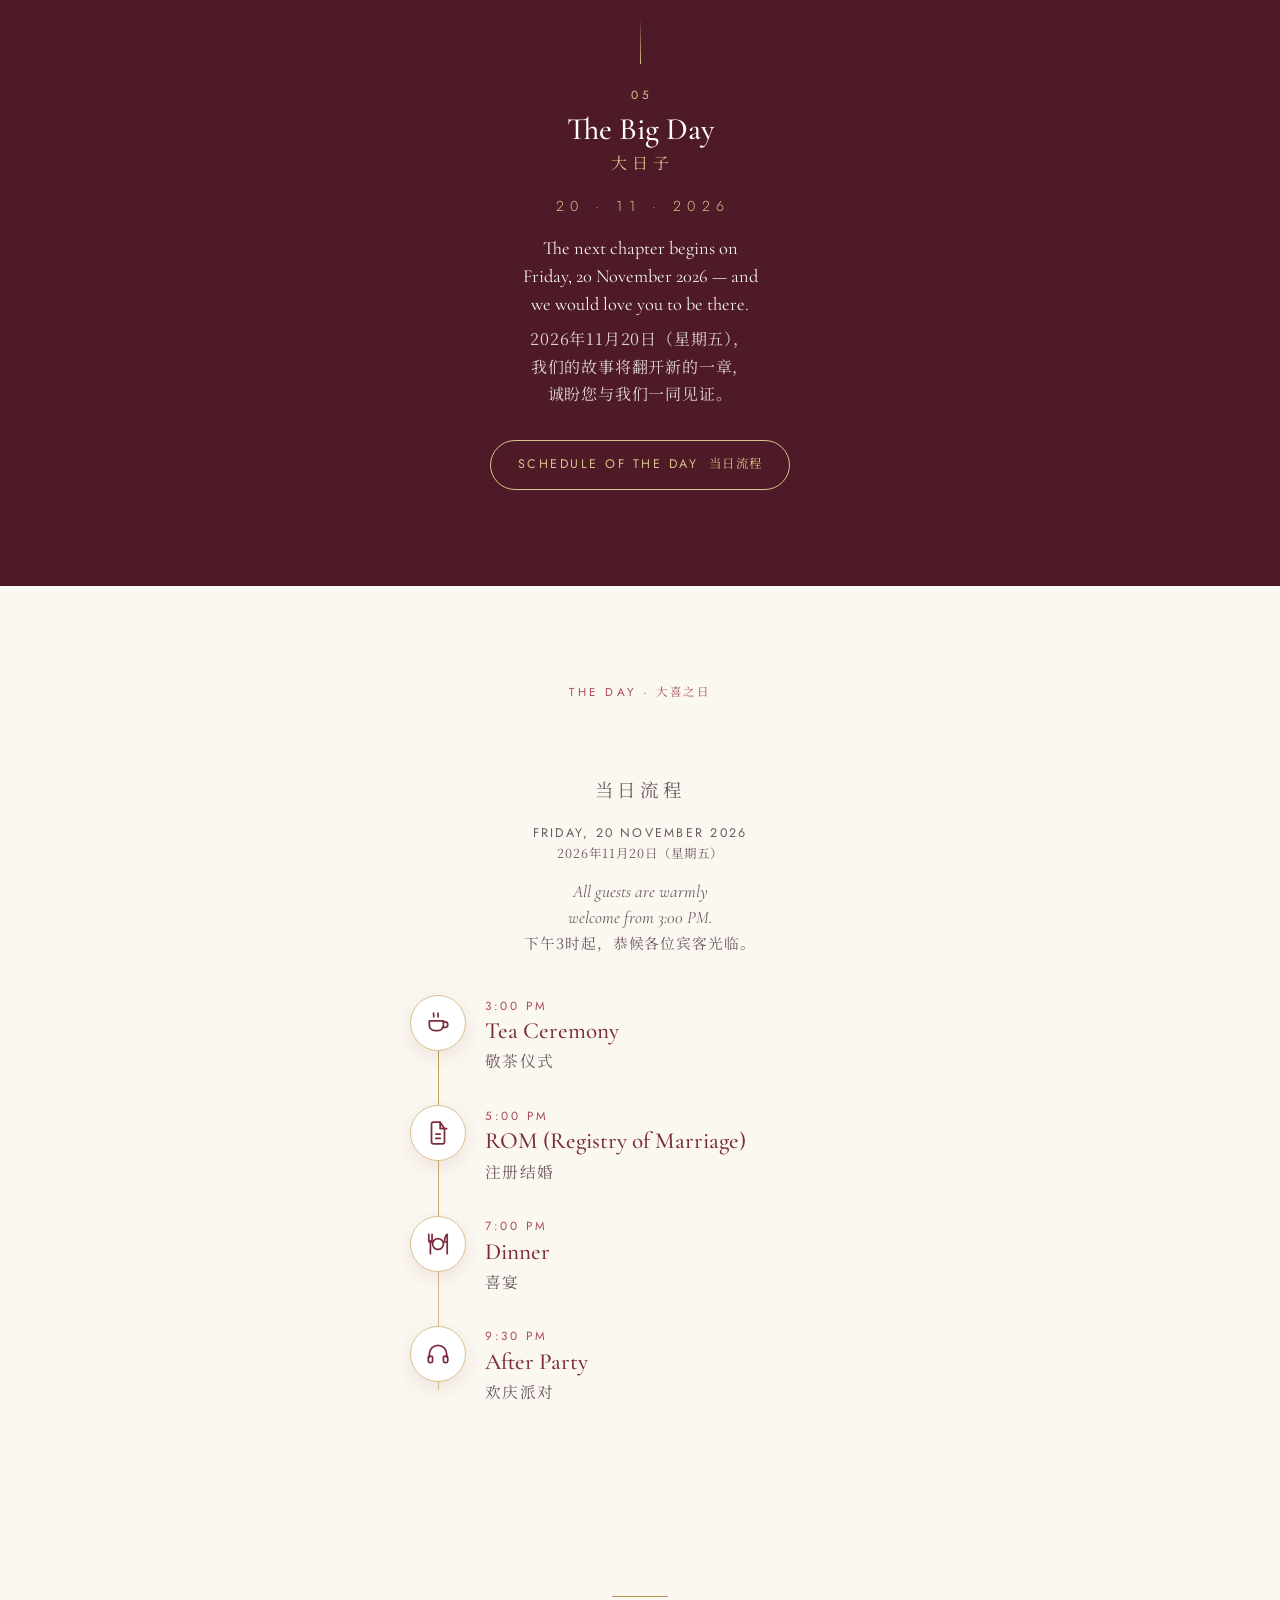
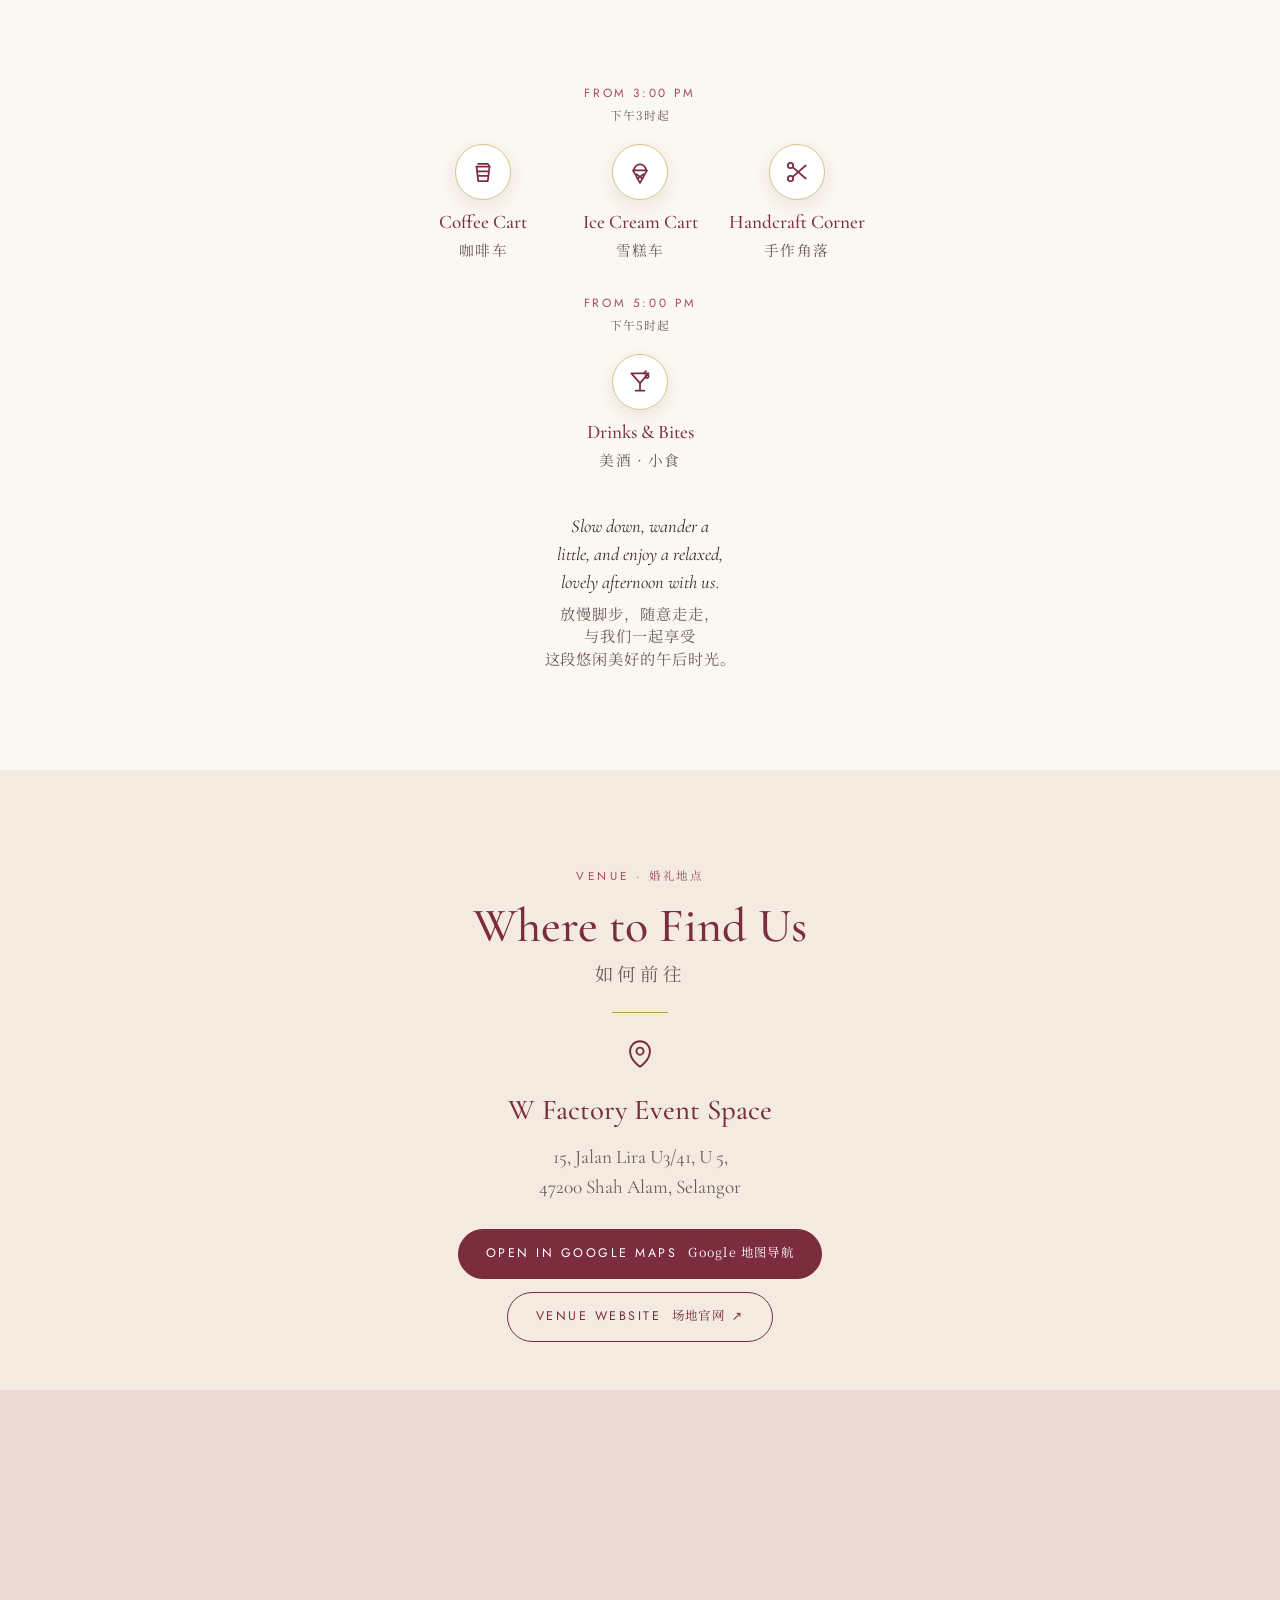
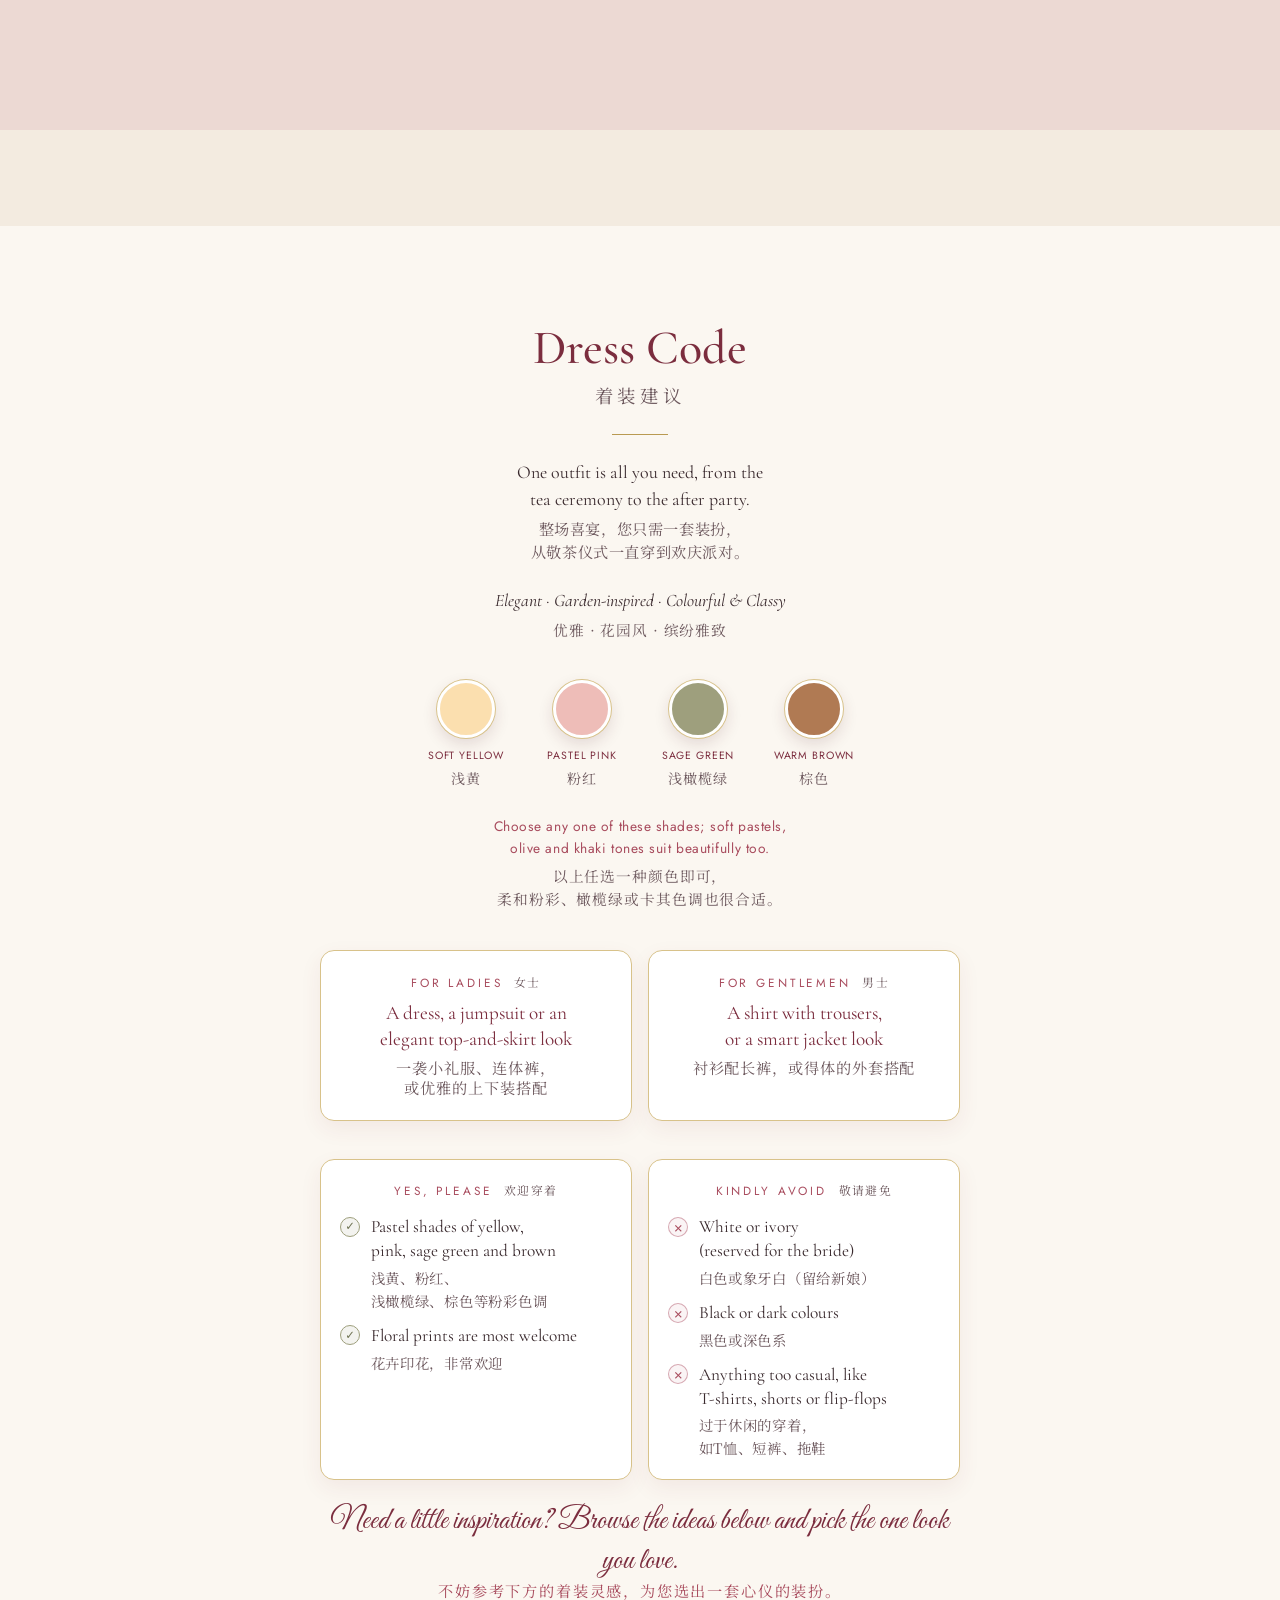
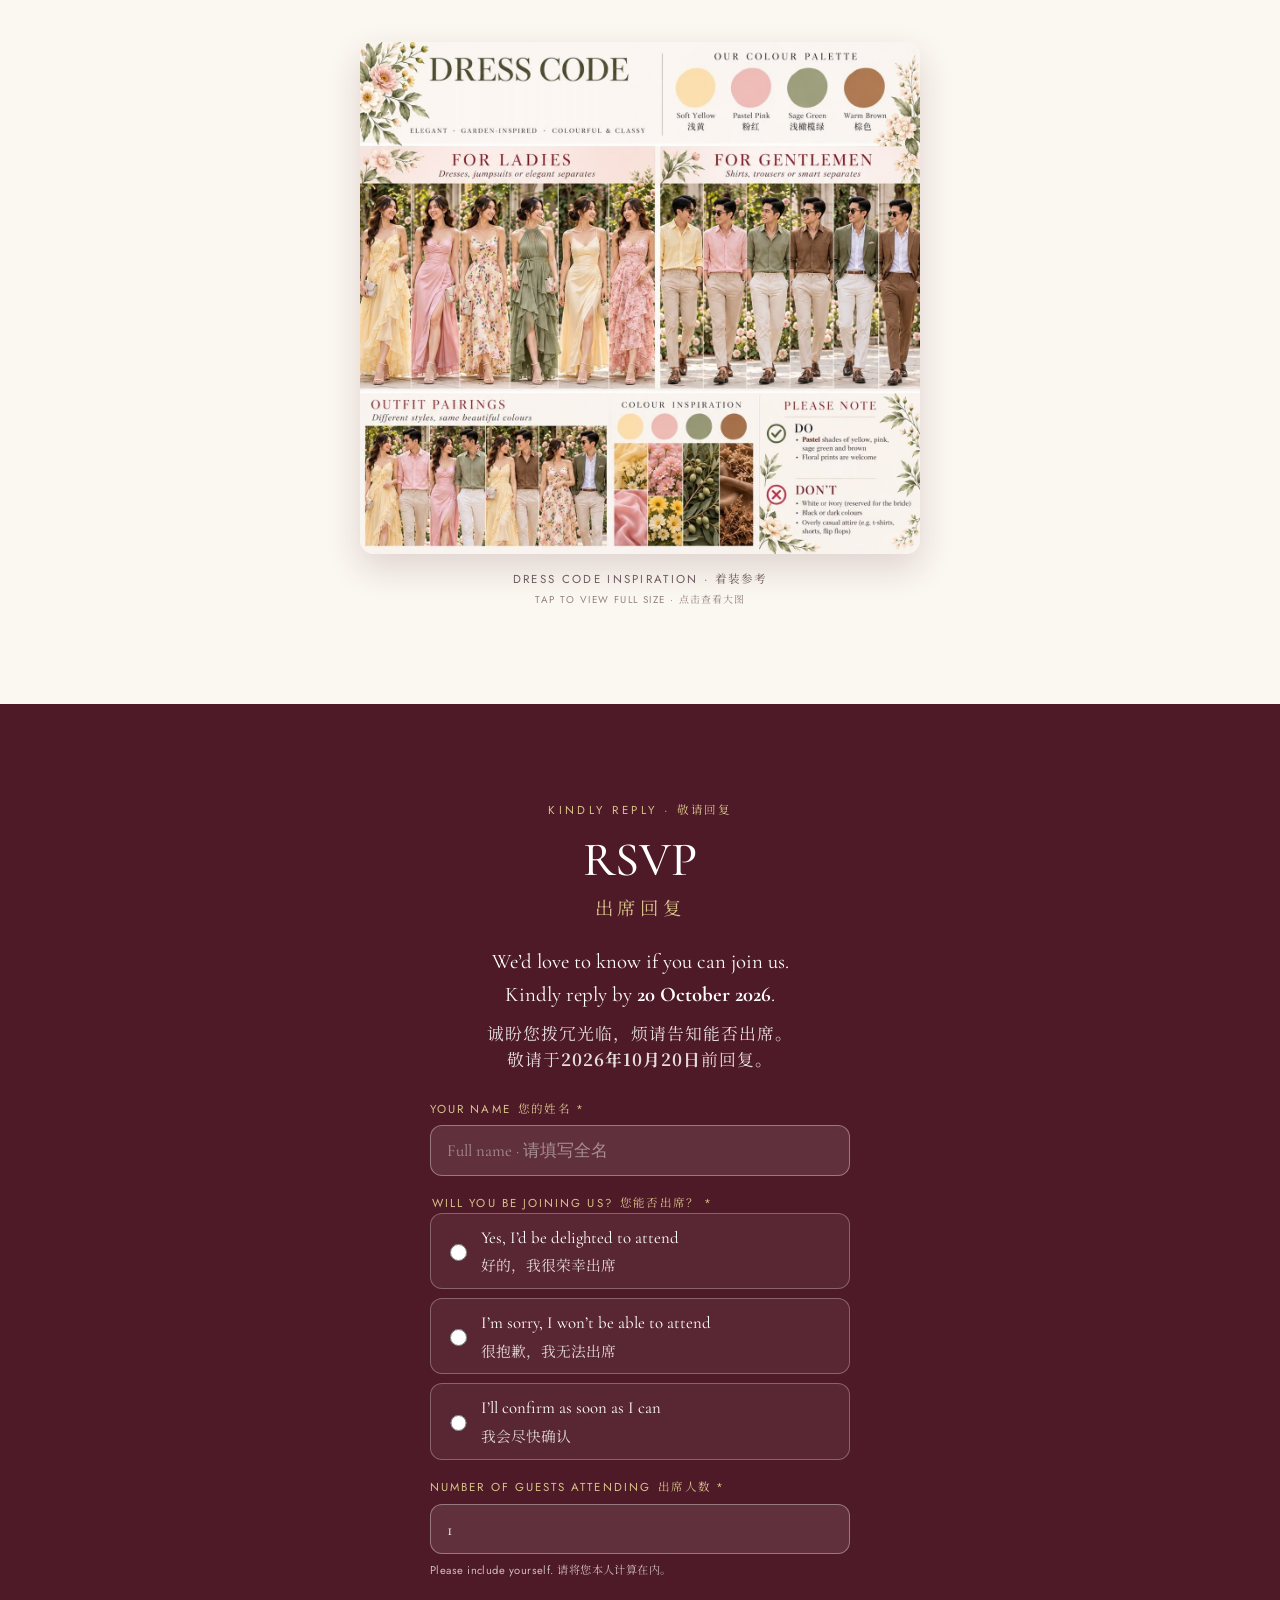
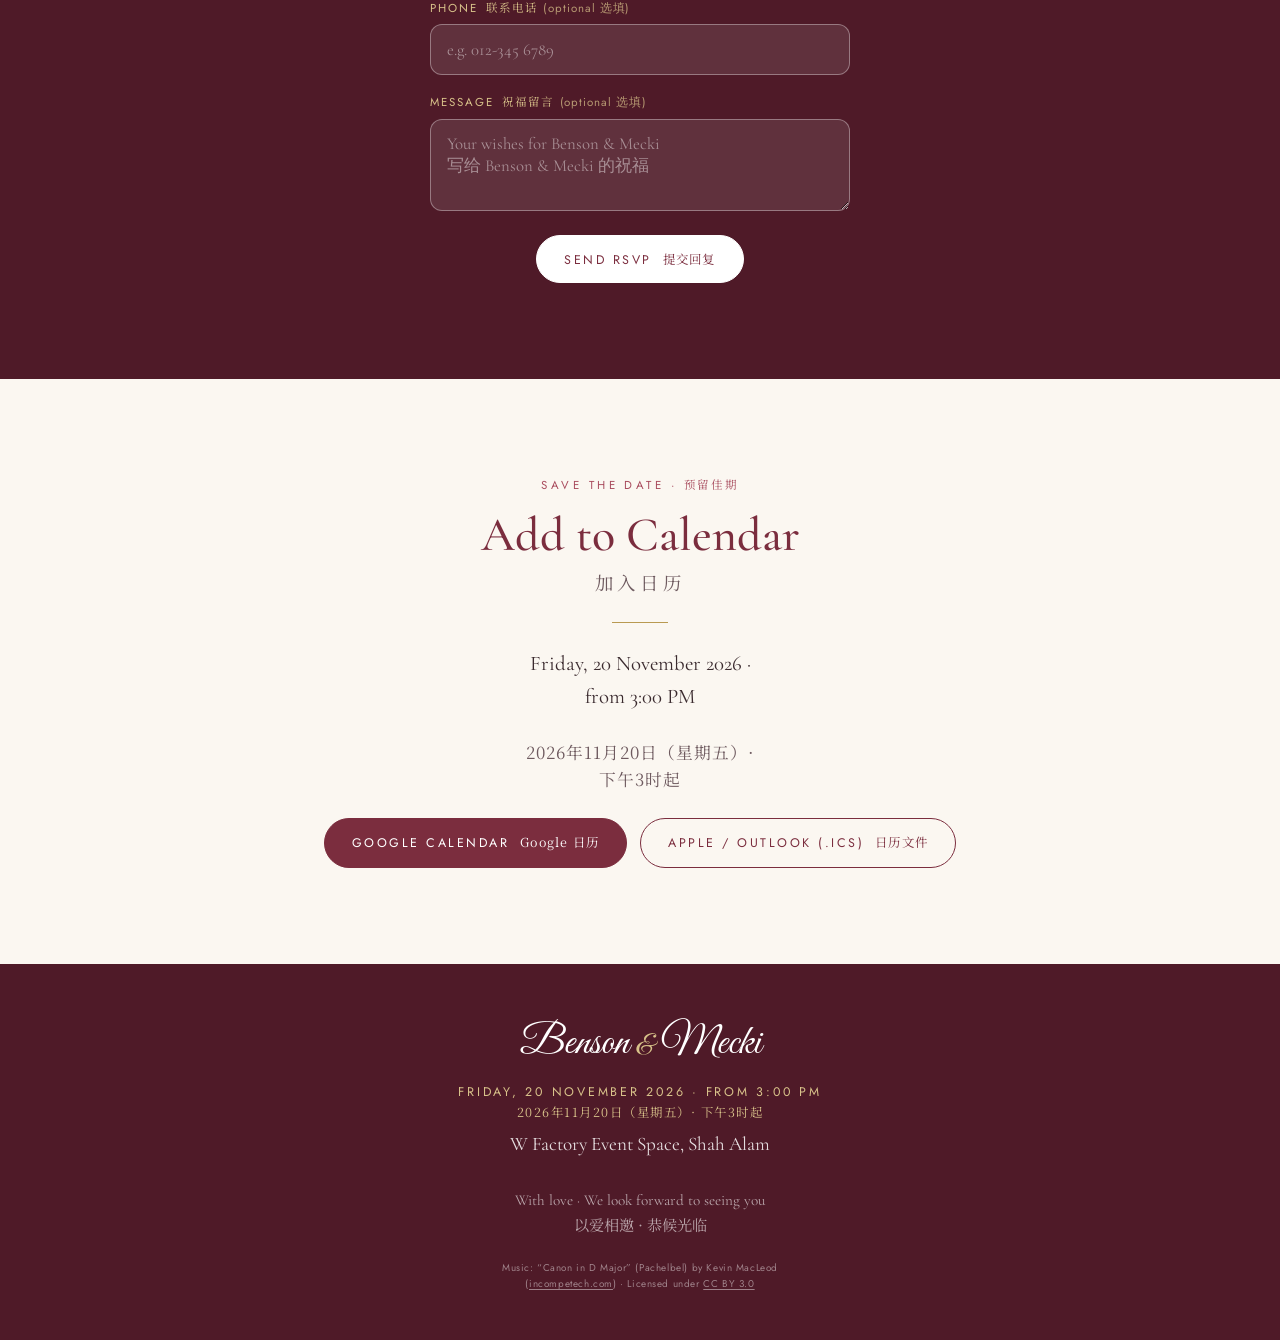
==== commit da32de39: "'Schedule of the Day' (same as main)" ====
--- a/index.html
+++ b/index.html
@@ -333,8 +333,8 @@
         <p class="dc__fun reveal">Need a little inspiration? Browse the ideas below and pick the one look you love. <span lang="zh-Hans"><span class="ph">不妨参考下方的着装灵感，</span><wbr /><span class="ph">为您选出一套心仪的装扮。</span></span></p>
 
         <figure class="dc__figure reveal">
-          <a href="assets/dress-code/dress-code-guide-v2.jpg" target="_blank" rel="noopener" aria-label="Open the dress code guide at full size 查看大图">
-            <img src="assets/dress-code/dress-code-guide-v2.jpg" alt="Dress code guide: outfits in soft yellow, pastel pink, sage green and warm brown, with outfit ideas for ladies and gentlemen" loading="lazy" decoding="async" width="1280" height="1170" />
+          <a href="assets/dress-code/dress-code-guide-v3.jpg" target="_blank" rel="noopener" aria-label="Open the dress code guide at full size 查看大图">
+            <img src="assets/dress-code/dress-code-guide-v3.jpg" alt="Dress code guide: outfits in soft yellow, pastel pink, sage green and warm brown, with outfit ideas for ladies and gentlemen" loading="lazy" decoding="async" width="1280" height="1170" />
           </a>
           <figcaption>Dress code inspiration · <span lang="zh-Hans">着装参考</span><small>Tap to view full size · <span lang="zh-Hans">点击查看大图</span></small></figcaption>
         </figure>
